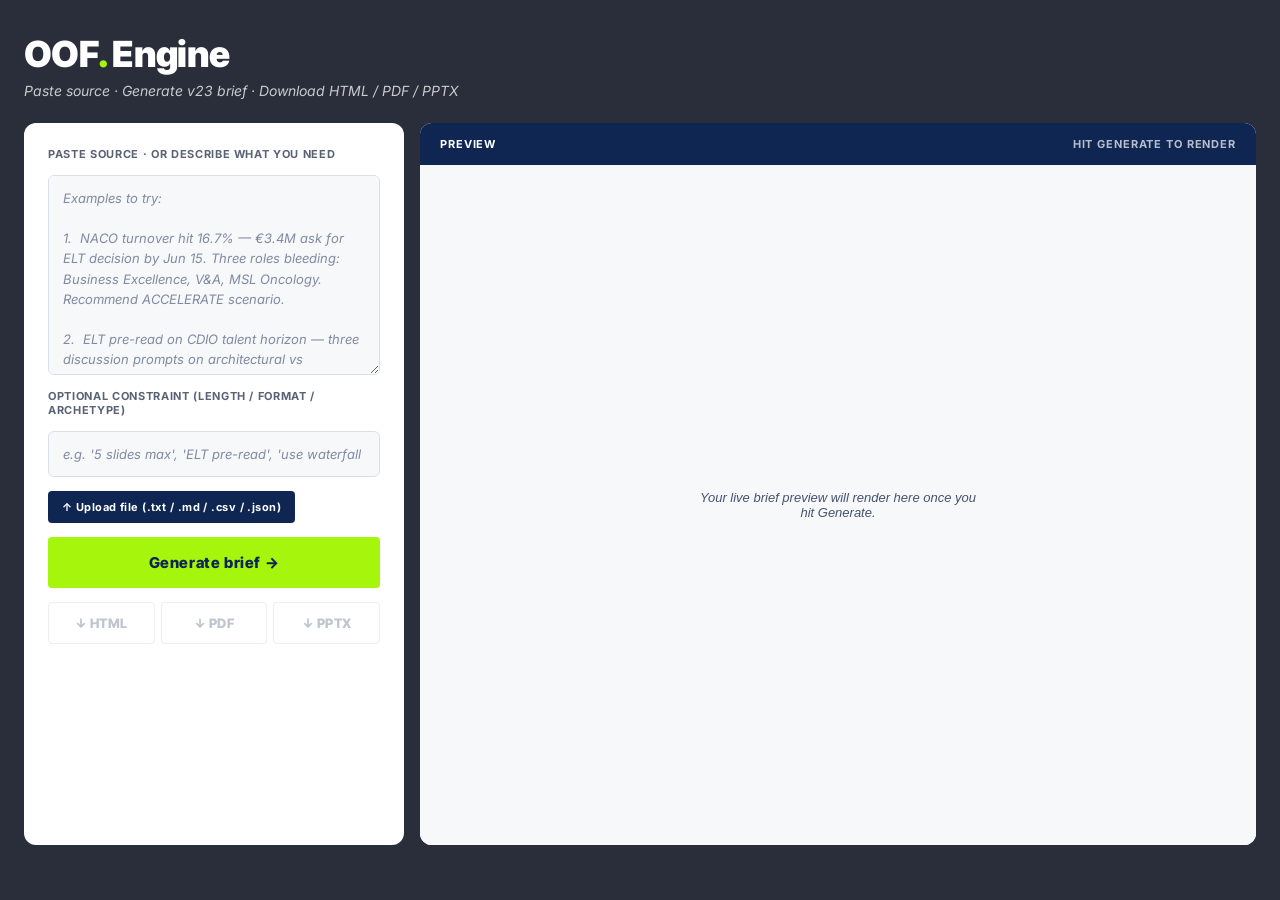
==== index.html @ 449b0818 "Initial commit: OOF Engine v1 — Flask + Claude API + python-pptx + weasyprint" ====
<!DOCTYPE html>
<html lang="en">
<head>
<meta charset="UTF-8">
<meta name="viewport" content="width=device-width, initial-scale=1">
<title>OOF Engine</title>
<link href="https://fonts.googleapis.com/css2?family=Inter:wght@400;500;700;800;900&family=Inter+Tight:wght@800;900&display=swap" rel="stylesheet">
<style>
:root {
  --ink: #0F2552; --ink-dk: #07152E; --lime: #A6F50C; --cyan: #0CB8F5;
  --magenta: #F50C7A; --orange: #F5800C; --white: #fff; --gray: #808AA0;
  --gray-d: #5A6275; --card: #EDF1F5; --card-2: #F6F8FA; --rule: #D8DFE8;
  --font-display: 'Inter Tight', system-ui, sans-serif;
  --font-body: Inter, system-ui, sans-serif;
}
* { box-sizing: border-box; margin: 0; padding: 0; }
body { font-family: var(--font-body); background: #2a2e3a; color: var(--ink); min-height: 100vh; }
.shell { max-width: 1280px; margin: 0 auto; padding: 32px 24px; }
header { color: var(--white); margin-bottom: 24px; }
header h1 { font-family: var(--font-display); font-size: 36px; font-weight: 900; letter-spacing: -0.02em; }
header h1 .l { color: var(--lime); }
header .sub { font-size: 14px; color: rgba(255,255,255,0.75); margin-top: 6px; font-style: italic; }

.engine { display: grid; grid-template-columns: 380px 1fr; gap: 16px; }
.left, .right { background: var(--white); border-radius: 12px; overflow: hidden; }

.left { padding: 24px; display: flex; flex-direction: column; gap: 14px; }
.label { font-size: 11px; font-weight: 700; color: var(--gray-d); text-transform: uppercase; letter-spacing: 0.06em; }
textarea, input[type=text] {
  width: 100%; padding: 12px 14px; border: 1.5px solid var(--rule); border-radius: 6px;
  font-family: var(--font-body); font-size: 13px; line-height: 1.55; color: var(--ink);
  background: var(--card-2); resize: vertical;
}
textarea { min-height: 200px; }
textarea::placeholder, input::placeholder { color: var(--gray); font-style: italic; }
textarea:focus, input:focus {
  outline: none; border-color: var(--lime); background: var(--white);
  box-shadow: 0 0 0 3px rgba(166,245,12,0.15);
}
.file-row { display: flex; align-items: center; gap: 12px; }
.file-btn {
  display: inline-block; cursor: pointer; background: var(--ink); color: var(--white);
  padding: 9px 14px; border-radius: 4px; font-size: 11px; font-weight: 700; letter-spacing: 0.04em;
}
.file-btn:hover { background: var(--lime); color: var(--ink); }
#file-name { font-size: 11px; color: var(--gray); font-style: italic; }

.btn { cursor: pointer; border: 0; border-radius: 4px; font-family: var(--font-display);
  font-weight: 800; font-size: 13px; letter-spacing: 0.04em; padding: 12px 16px; }
.btn.primary { background: var(--lime); color: var(--ink); }
.btn.primary:hover { background: var(--ink); color: var(--lime); }
.btn.primary:disabled { background: var(--gray); color: var(--white); cursor: not-allowed; }
.btn.big { padding: 16px 24px; font-size: 15px; }
.btn.secondary { background: var(--white); color: var(--ink); border: 1px solid var(--rule); }
.btn.secondary:hover:not([disabled]) { background: var(--ink); color: var(--white); border-color: var(--ink); }
.btn.secondary[disabled] { color: var(--gray); cursor: not-allowed; opacity: 0.5; }

.downloads { display: grid; grid-template-columns: 1fr 1fr 1fr; gap: 6px; }
.status {
  background: rgba(166,245,12,0.12); border-left: 3px solid var(--lime);
  padding: 10px 12px; border-radius: 3px; font-size: 11px; line-height: 1.5;
  color: var(--ink-2); font-style: italic;
}
.status.error { background: rgba(245,12,122,0.10); border-left-color: var(--magenta); color: var(--ink); }

.right { display: flex; flex-direction: column; min-height: 720px; }
.preview-bar {
  display: flex; justify-content: space-between; align-items: center;
  padding: 14px 20px; background: var(--ink); color: var(--white);
  font-size: 11px; font-weight: 700; letter-spacing: 0.08em; text-transform: uppercase;
}
#preview { flex: 1; width: 100%; border: 0; background: var(--card-2); min-height: 680px; }
</style>
</head>
<body>
<div class="shell">

  <header>
    <h1>OOF<span class="l">.</span> Engine</h1>
    <div class="sub">Paste source · Generate v23 brief · Download HTML / PDF / PPTX</div>
  </header>

  <div class="engine">

    <div class="left">
      <div class="label">Paste source · or describe what you need</div>
      <textarea id="input" placeholder="Examples to try:

1.  NACO turnover hit 16.7% — €3.4M ask for ELT decision by Jun 15. Three roles bleeding: Business Excellence, V&A, MSL Oncology. Recommend ACCELERATE scenario.

2.  ELT pre-read on CDIO talent horizon — three discussion prompts on architectural vs federated vs transformative.

3.  Leave blank for a starter brief with placeholders."></textarea>

      <div class="label">Optional constraint (length / format / archetype)</div>
      <input type="text" id="constraint" placeholder="e.g. '5 slides max', 'ELT pre-read', 'use waterfall + pyramid principle'">

      <div class="file-row">
        <label class="file-btn">
          ↑ Upload file (.txt / .md / .csv / .json)
          <input type="file" id="file" accept=".txt,.md,.csv,.json" style="display: none;">
        </label>
        <span id="file-name"></span>
      </div>

      <button id="make" class="btn primary big">Generate brief →</button>

      <div class="downloads">
        <button id="dl-html" class="btn secondary" disabled>↓ HTML</button>
        <button id="dl-pdf"  class="btn secondary" disabled>↓ PDF</button>
        <button id="dl-pptx" class="btn secondary" disabled>↓ PPTX</button>
      </div>

      <div id="status" class="status" style="display: none;"></div>
    </div>

    <div class="right">
      <div class="preview-bar">
        <span>Preview</span>
        <span id="preview-meta" style="opacity: 0.7;">Hit Generate to render</span>
      </div>
      <iframe id="preview" srcdoc="<style>body{font-family:Inter,sans-serif;color:#46526E;display:flex;align-items:center;justify-content:center;height:100vh;margin:0;background:#F6F8FA}p{max-width:280px;text-align:center;font-size:13px;font-style:italic}</style><p>Your live brief preview will render here once you hit Generate.</p>"></iframe>
    </div>
  </div>
</div>

<script>
const API = location.origin;  // same-origin (Flask serves both)
let lastHTML = '';

// File upload → read into textarea
document.getElementById('file').addEventListener('change', e => {
  const f = e.target.files[0];
  if (!f) return;
  document.getElementById('file-name').textContent = `${f.name} · ${Math.round(f.size/1024)}KB`;
  const reader = new FileReader();
  reader.onload = (ev) => { document.getElementById('input').value = ev.target.result; };
  reader.readAsText(f);
});

function setStatus(msg, isError = false) {
  const el = document.getElementById('status');
  el.textContent = msg;
  el.className = 'status' + (isError ? ' error' : '');
  el.style.display = msg ? 'block' : 'none';
}

document.getElementById('make').addEventListener('click', async () => {
  const source = document.getElementById('input').value.trim();
  const constraint = document.getElementById('constraint').value.trim();
  const btn = document.getElementById('make');
  btn.disabled = true; btn.textContent = '⏳ Calling Claude…';
  setStatus('Generating brief…');
  try {
    const r = await fetch(`${API}/api/generate`, {
      method: 'POST',
      headers: {'Content-Type': 'application/json'},
      body: JSON.stringify({source, constraint})
    });
    const data = await r.json();
    if (data.error) throw new Error(data.error);
    lastHTML = data.html;
    document.getElementById('preview').srcdoc = data.html;
    document.getElementById('preview-meta').textContent = `Live · ${(data.len/1024).toFixed(1)}KB · ${new Date().toLocaleTimeString()}`;
    document.getElementById('dl-html').disabled = false;
    document.getElementById('dl-pdf').disabled = false;
    document.getElementById('dl-pptx').disabled = false;
    setStatus('✓ Brief generated. Use the download buttons.');
  } catch (e) {
    setStatus('Error: ' + e.message, true);
  } finally {
    btn.disabled = false; btn.textContent = 'Generate brief →';
  }
});

// Downloads
document.getElementById('dl-html').addEventListener('click', () => {
  const blob = new Blob([lastHTML], {type: 'text/html'});
  const url = URL.createObjectURL(blob);
  const a = document.createElement('a');
  a.href = url; a.download = 'OOF_brief.html';
  a.click(); URL.revokeObjectURL(url);
});

async function exportBinary(path, name) {
  setStatus('Building ' + name + '…');
  try {
    const r = await fetch(`${API}${path}`, {
      method: 'POST',
      headers: {'Content-Type': 'application/json'},
      body: JSON.stringify({html: lastHTML})
    });
    if (!r.ok) throw new Error(await r.text());
    const blob = await r.blob();
    const url = URL.createObjectURL(blob);
    const a = document.createElement('a');
    a.href = url; a.download = name;
    a.click(); URL.revokeObjectURL(url);
    setStatus('✓ ' + name + ' downloaded.');
  } catch (e) {
    setStatus(name + ' export failed: ' + e.message, true);
  }
}
document.getElementById('dl-pdf').addEventListener('click',  () => exportBinary('/api/export/pdf',  'OOF_brief.pdf'));
document.getElementById('dl-pptx').addEventListener('click', () => exportBinary('/api/export/pptx', 'OOF_brief.pptx'));
</script>
</body>
</html>
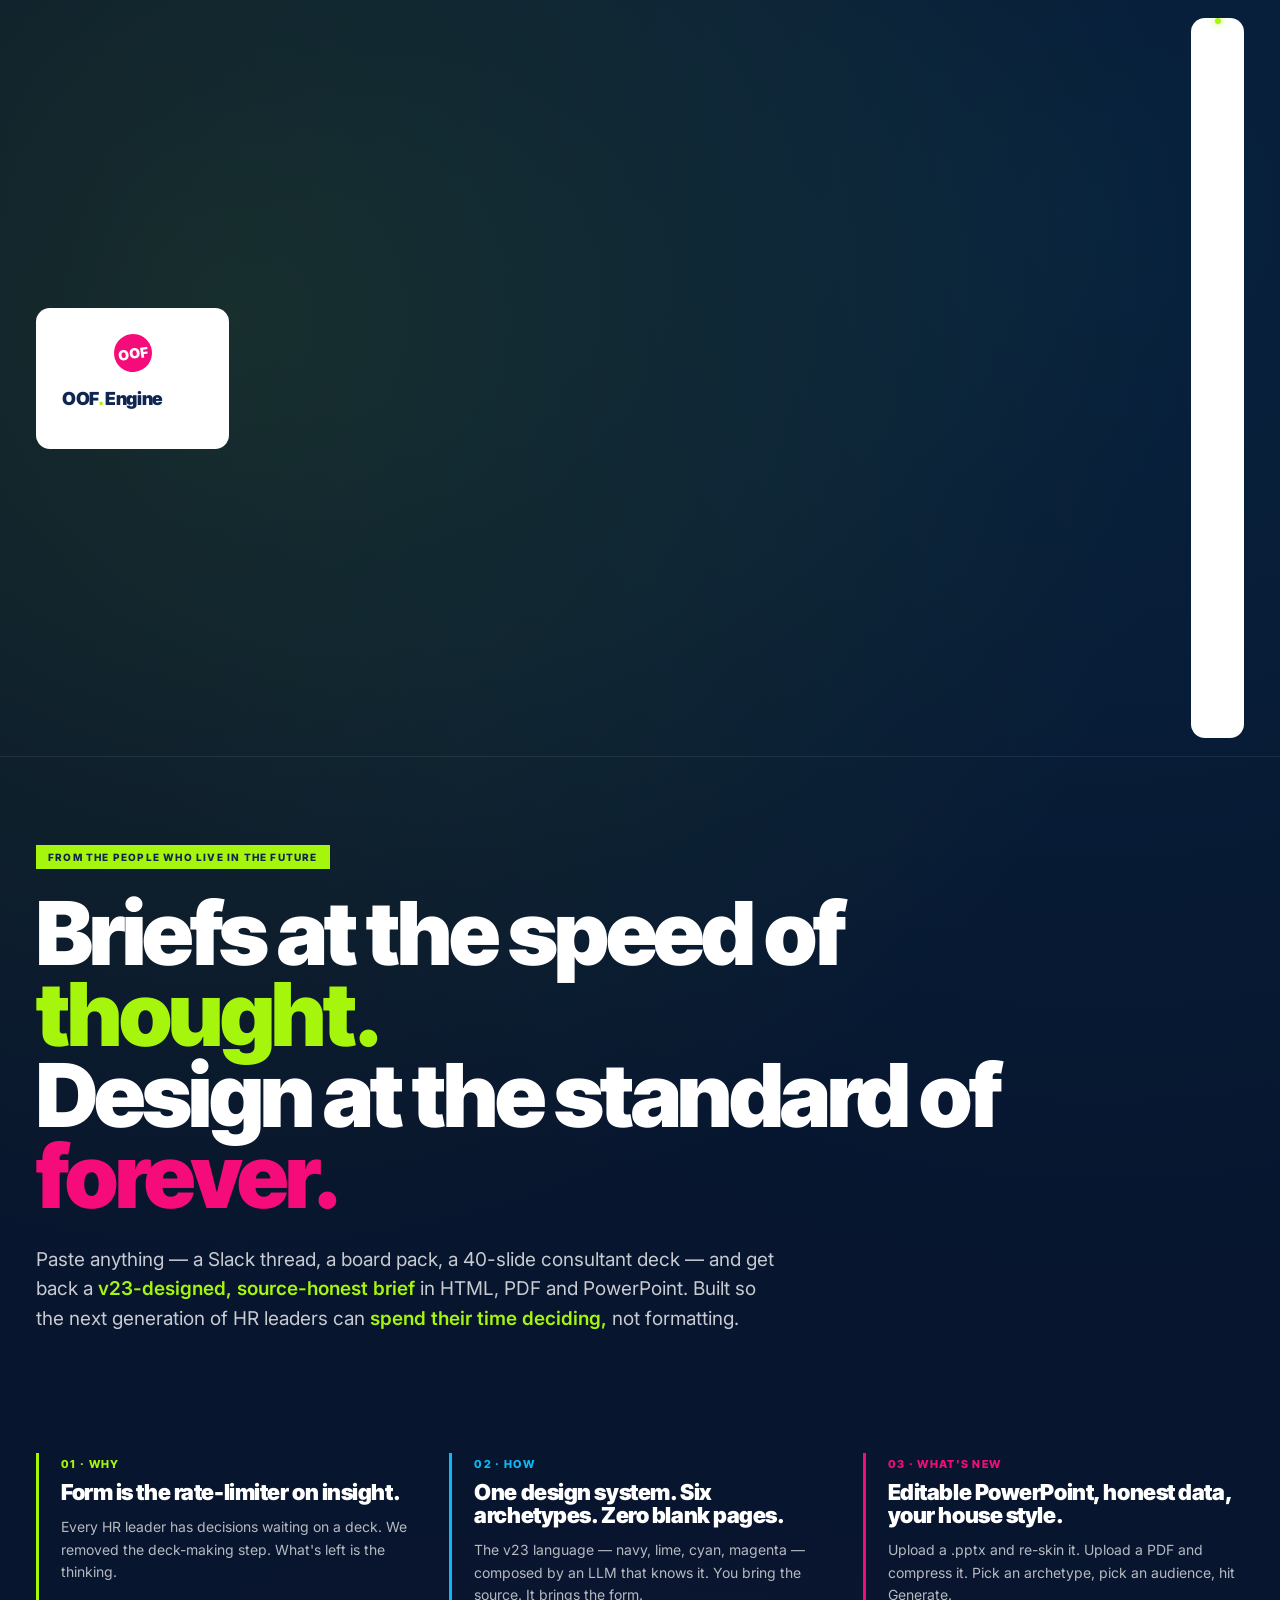
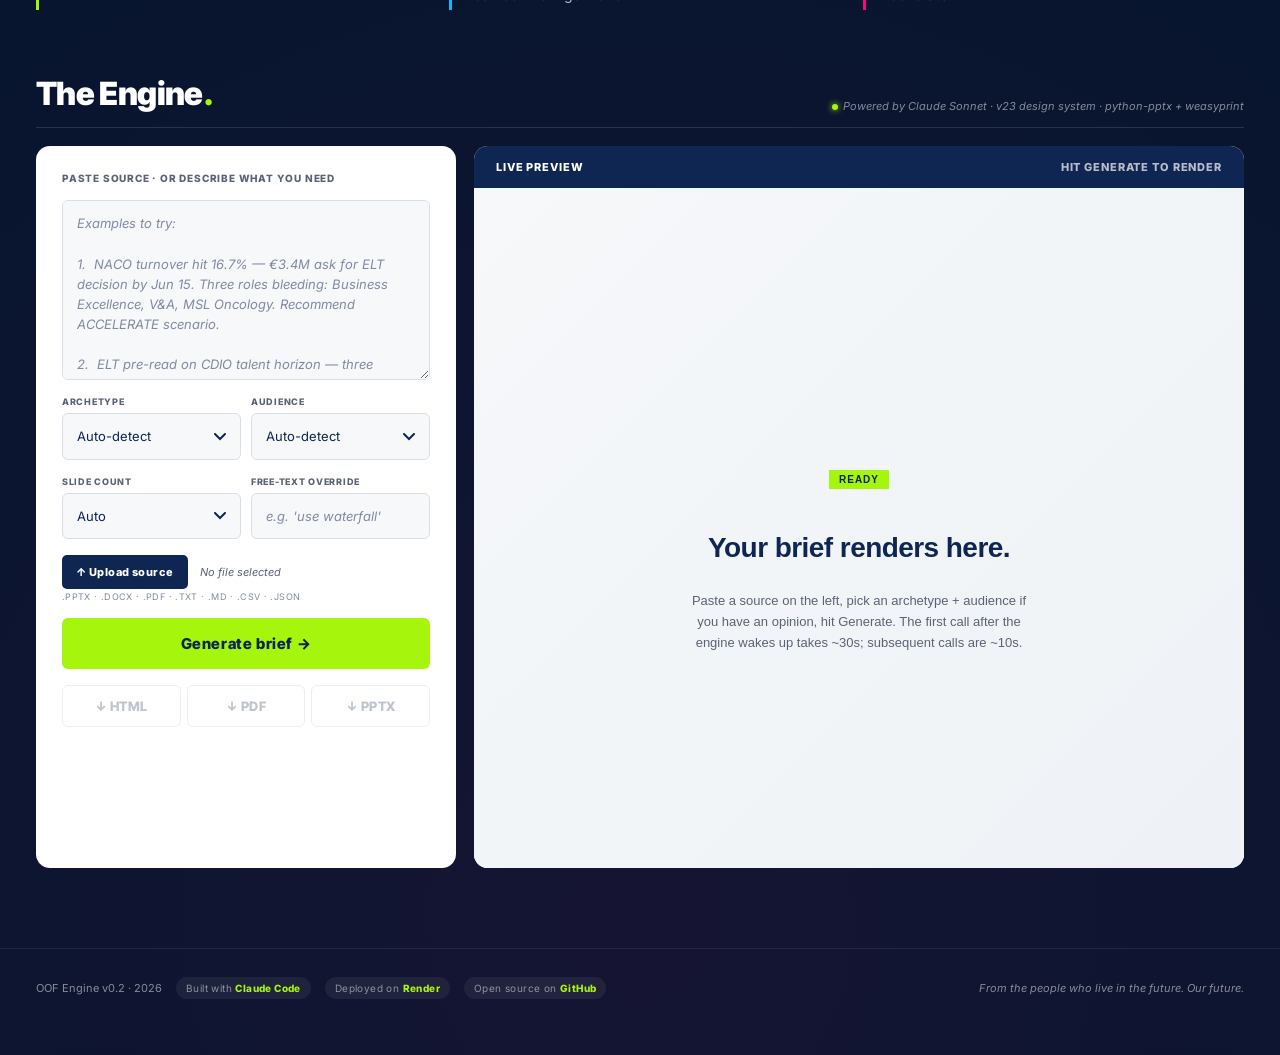
==== commit 04c7e9e7: "v0.2 — file upload (.pptx/.docx/.pdf), archetype+audience dropdowns, v23 landing page" ====
--- a/index.html
+++ b/index.html
@@ -3,55 +3,181 @@
 <head>
 <meta charset="UTF-8">
 <meta name="viewport" content="width=device-width, initial-scale=1">
-<title>OOF Engine</title>
-<link href="https://fonts.googleapis.com/css2?family=Inter:wght@400;500;700;800;900&family=Inter+Tight:wght@800;900&display=swap" rel="stylesheet">
+<title>OOF Engine · From the people who live in the future</title>
+<link href="https://fonts.googleapis.com/css2?family=Inter:wght@400;500;600;700;800;900&family=Inter+Tight:wght@800;900&display=swap" rel="stylesheet">
 <style>
 :root {
-  --ink: #0F2552; --ink-dk: #07152E; --lime: #A6F50C; --cyan: #0CB8F5;
-  --magenta: #F50C7A; --orange: #F5800C; --white: #fff; --gray: #808AA0;
-  --gray-d: #5A6275; --card: #EDF1F5; --card-2: #F6F8FA; --rule: #D8DFE8;
+  --ink: #0F2552; --ink-dk: #07152E; --ink-2: #1B3370;
+  --lime: #A6F50C; --cyan: #0CB8F5; --magenta: #F50C7A;
+  --orange: #F5800C; --violet: #8B5CF6;
+  --white: #fff; --gray: #808AA0; --gray-d: #5A6275;
+  --card: #EDF1F5; --card-2: #F6F8FA; --rule: #D8DFE8;
   --font-display: 'Inter Tight', system-ui, sans-serif;
   --font-body: Inter, system-ui, sans-serif;
 }
 * { box-sizing: border-box; margin: 0; padding: 0; }
-body { font-family: var(--font-body); background: #2a2e3a; color: var(--ink); min-height: 100vh; }
-.shell { max-width: 1280px; margin: 0 auto; padding: 32px 24px; }
-header { color: var(--white); margin-bottom: 24px; }
-header h1 { font-family: var(--font-display); font-size: 36px; font-weight: 900; letter-spacing: -0.02em; }
-header h1 .l { color: var(--lime); }
-header .sub { font-size: 14px; color: rgba(255,255,255,0.75); margin-top: 6px; font-style: italic; }
-
-.engine { display: grid; grid-template-columns: 380px 1fr; gap: 16px; }
-.left, .right { background: var(--white); border-radius: 12px; overflow: hidden; }
-
-.left { padding: 24px; display: flex; flex-direction: column; gap: 14px; }
-.label { font-size: 11px; font-weight: 700; color: var(--gray-d); text-transform: uppercase; letter-spacing: 0.06em; }
-textarea, input[type=text] {
+html { scroll-behavior: smooth; }
+body {
+  font-family: var(--font-body); background: var(--ink-dk); color: var(--white);
+  min-height: 100vh; overflow-x: hidden;
+  background-image:
+    radial-gradient(circle at 18% 12%, rgba(166,245,12,0.10) 0%, transparent 38%),
+    radial-gradient(circle at 86% 8%, rgba(12,184,245,0.08) 0%, transparent 42%),
+    radial-gradient(circle at 50% 95%, rgba(245,12,122,0.06) 0%, transparent 45%);
+}
+
+/* ===== TOP CHROME · brand bar ===== */
+.topbar {
+  display: flex; align-items: center; justify-content: space-between;
+  padding: 18px 36px; border-bottom: 1px solid rgba(255,255,255,0.08);
+}
+.topbar .left { display: flex; align-items: center; gap: 18px; }
+.brand-mark {
+  display: inline-flex; align-items: center; justify-content: center;
+  background: var(--magenta); color: var(--white); width: 38px; height: 38px;
+  border-radius: 50%; font-family: var(--font-display); font-size: 14px;
+  font-weight: 900; transform: rotate(-8deg); letter-spacing: -0.02em;
+}
+.brand-text { display: flex; flex-direction: column; }
+.brand-text .t1 {
+  font-family: var(--font-display); font-size: 18px; font-weight: 900;
+  letter-spacing: -0.02em; line-height: 1;
+}
+.brand-text .t1 .l { color: var(--lime); }
+.brand-text .t2 {
+  font-size: 10px; color: rgba(255,255,255,0.55); margin-top: 3px;
+  font-style: italic; letter-spacing: 0.04em;
+}
+.topbar .right {
+  display: flex; align-items: center; gap: 14px;
+  font-size: 11px; color: rgba(255,255,255,0.55);
+}
+.topbar .right .dot { width: 6px; height: 6px; border-radius: 50%; background: var(--lime); box-shadow: 0 0 8px var(--lime); }
+
+/* ===== HERO ===== */
+.hero { padding: 88px 36px 56px; max-width: 1280px; margin: 0 auto; }
+.hero .kicker {
+  display: inline-block; background: var(--lime); color: var(--ink);
+  padding: 6px 12px; font-size: 10px; font-weight: 800; letter-spacing: 0.12em;
+  text-transform: uppercase; margin-bottom: 24px;
+}
+.hero h1 {
+  font-family: var(--font-display); font-size: 88px; font-weight: 900;
+  line-height: 0.92; letter-spacing: -0.04em; max-width: 1080px;
+}
+.hero h1 .l { color: var(--lime); }
+.hero h1 .pink { color: var(--magenta); }
+.hero .lede {
+  font-size: 19px; color: rgba(255,255,255,0.78); line-height: 1.55;
+  margin-top: 28px; max-width: 740px; font-weight: 400;
+}
+.hero .lede em { color: var(--lime); font-style: normal; font-weight: 600; }
+
+/* ===== MANIFESTO STRIP · 3 columns ===== */
+.manifesto {
+  display: grid; grid-template-columns: repeat(3, 1fr); gap: 32px;
+  max-width: 1280px; margin: 64px auto; padding: 0 36px;
+}
+.mcol {
+  border-left: 3px solid var(--lime); padding: 4px 0 4px 22px;
+}
+.mcol:nth-child(2) { border-left-color: var(--cyan); }
+.mcol:nth-child(3) { border-left-color: var(--magenta); }
+.mcol .num {
+  font-family: var(--font-display); font-size: 11px; font-weight: 800;
+  color: var(--lime); letter-spacing: 0.12em; margin-bottom: 10px;
+}
+.mcol:nth-child(2) .num { color: var(--cyan); }
+.mcol:nth-child(3) .num { color: var(--magenta); }
+.mcol h3 {
+  font-family: var(--font-display); font-size: 22px; font-weight: 900;
+  line-height: 1.05; letter-spacing: -0.02em; margin-bottom: 12px;
+}
+.mcol p {
+  font-size: 14px; color: rgba(255,255,255,0.7); line-height: 1.6;
+}
+
+/* ===== ENGINE PANEL · the actual tool ===== */
+.engine-wrap {
+  max-width: 1280px; margin: 24px auto 80px; padding: 0 36px;
+}
+.engine-head {
+  display: flex; justify-content: space-between; align-items: flex-end;
+  margin-bottom: 18px; padding-bottom: 14px;
+  border-bottom: 1px solid rgba(255,255,255,0.12);
+}
+.engine-head h2 {
+  font-family: var(--font-display); font-size: 32px; font-weight: 900;
+  letter-spacing: -0.02em;
+}
+.engine-head h2 .l { color: var(--lime); }
+.engine-head .meta {
+  font-size: 11px; color: rgba(255,255,255,0.5); font-style: italic;
+}
+.engine-head .meta .live {
+  display: inline-block; width: 6px; height: 6px; border-radius: 50%;
+  background: var(--lime); margin-right: 5px; box-shadow: 0 0 6px var(--lime);
+  animation: blink 2s ease-in-out infinite;
+}
+@keyframes blink { 50% { opacity: 0.4; } }
+
+.engine { display: grid; grid-template-columns: 420px 1fr; gap: 18px; }
+.left, .right { background: var(--white); border-radius: 14px; overflow: hidden; color: var(--ink); }
+
+/* LEFT panel · controls */
+.left { padding: 26px; display: flex; flex-direction: column; gap: 16px; }
+.label {
+  font-size: 10px; font-weight: 800; color: var(--gray-d);
+  text-transform: uppercase; letter-spacing: 0.08em;
+}
+textarea, input[type=text], select {
   width: 100%; padding: 12px 14px; border: 1.5px solid var(--rule); border-radius: 6px;
   font-family: var(--font-body); font-size: 13px; line-height: 1.55; color: var(--ink);
   background: var(--card-2); resize: vertical;
 }
-textarea { min-height: 200px; }
+select {
+  appearance: none;
+  background-image: url("data:image/svg+xml,%3Csvg xmlns='http://www.w3.org/2000/svg' width='12' height='8' viewBox='0 0 12 8'%3E%3Cpath d='M1 1l5 5 5-5' stroke='%230F2552' stroke-width='2' fill='none' stroke-linecap='round'/%3E%3C/svg%3E");
+  background-repeat: no-repeat; background-position: right 14px center;
+  padding-right: 36px; cursor: pointer;
+}
+textarea { min-height: 180px; }
 textarea::placeholder, input::placeholder { color: var(--gray); font-style: italic; }
-textarea:focus, input:focus {
+textarea:focus, input:focus, select:focus {
   outline: none; border-color: var(--lime); background: var(--white);
-  box-shadow: 0 0 0 3px rgba(166,245,12,0.15);
-}
-.file-row { display: flex; align-items: center; gap: 12px; }
+  box-shadow: 0 0 0 3px rgba(166,245,12,0.18);
+}
+
+/* Steering row · two dropdowns side by side */
+.steering-row { display: grid; grid-template-columns: 1fr 1fr; gap: 10px; }
+.steering-row .field { display: flex; flex-direction: column; gap: 6px; }
+.steering-row .field .label { font-size: 9px; }
+
+/* File upload */
+.file-row { display: flex; align-items: center; gap: 12px; flex-wrap: wrap; }
 .file-btn {
   display: inline-block; cursor: pointer; background: var(--ink); color: var(--white);
-  padding: 9px 14px; border-radius: 4px; font-size: 11px; font-weight: 700; letter-spacing: 0.04em;
+  padding: 10px 14px; border-radius: 5px; font-size: 11px; font-weight: 800; letter-spacing: 0.04em;
+  transition: background 0.15s;
 }
 .file-btn:hover { background: var(--lime); color: var(--ink); }
-#file-name { font-size: 11px; color: var(--gray); font-style: italic; }
-
-.btn { cursor: pointer; border: 0; border-radius: 4px; font-family: var(--font-display);
-  font-weight: 800; font-size: 13px; letter-spacing: 0.04em; padding: 12px 16px; }
+#file-name { font-size: 11px; color: var(--gray-d); font-style: italic; flex: 1; }
+.file-formats { font-size: 9px; color: var(--gray); margin-top: 2px; letter-spacing: 0.04em; text-transform: uppercase; }
+
+/* Buttons */
+.btn {
+  cursor: pointer; border: 0; border-radius: 6px; font-family: var(--font-display);
+  font-weight: 800; font-size: 13px; letter-spacing: 0.04em; padding: 12px 16px;
+  transition: all 0.15s;
+}
 .btn.primary { background: var(--lime); color: var(--ink); }
 .btn.primary:hover { background: var(--ink); color: var(--lime); }
 .btn.primary:disabled { background: var(--gray); color: var(--white); cursor: not-allowed; }
 .btn.big { padding: 16px 24px; font-size: 15px; }
-.btn.secondary { background: var(--white); color: var(--ink); border: 1px solid var(--rule); }
+.btn.secondary {
+  background: var(--white); color: var(--ink);
+  border: 1.5px solid var(--rule);
+}
 .btn.secondary:hover:not([disabled]) { background: var(--ink); color: var(--white); border-color: var(--ink); }
 .btn.secondary[disabled] { color: var(--gray); cursor: not-allowed; opacity: 0.5; }
 
@@ -63,25 +189,97 @@
 }
 .status.error { background: rgba(245,12,122,0.10); border-left-color: var(--magenta); color: var(--ink); }
 
+/* RIGHT panel · preview */
 .right { display: flex; flex-direction: column; min-height: 720px; }
 .preview-bar {
   display: flex; justify-content: space-between; align-items: center;
-  padding: 14px 20px; background: var(--ink); color: var(--white);
-  font-size: 11px; font-weight: 700; letter-spacing: 0.08em; text-transform: uppercase;
+  padding: 14px 22px; background: var(--ink); color: var(--white);
+  font-size: 11px; font-weight: 800; letter-spacing: 0.08em; text-transform: uppercase;
 }
 #preview { flex: 1; width: 100%; border: 0; background: var(--card-2); min-height: 680px; }
+
+/* ===== FOOTER ===== */
+.foot {
+  max-width: 1280px; margin: 0 auto; padding: 28px 36px 56px;
+  border-top: 1px solid rgba(255,255,255,0.08);
+  display: flex; justify-content: space-between; align-items: center;
+  font-size: 11px; color: rgba(255,255,255,0.5); flex-wrap: wrap; gap: 12px;
+}
+.foot .stack {
+  display: flex; align-items: center; gap: 14px; flex-wrap: wrap;
+}
+.foot .chip {
+  background: rgba(255,255,255,0.06); padding: 5px 10px; border-radius: 12px;
+  font-size: 10px; letter-spacing: 0.04em;
+}
+.foot .chip strong { color: var(--lime); font-weight: 800; }
+
+/* ===== RESPONSIVE-ish ===== */
+@media (max-width: 980px) {
+  .hero h1 { font-size: 56px; }
+  .manifesto { grid-template-columns: 1fr; gap: 20px; }
+  .engine { grid-template-columns: 1fr; }
+}
 </style>
 </head>
 <body>
-<div class="shell">
-
-  <header>
-    <h1>OOF<span class="l">.</span> Engine</h1>
-    <div class="sub">Paste source · Generate v23 brief · Download HTML / PDF / PPTX</div>
-  </header>
+
+<!-- ============== TOP BAR ============== -->
+<nav class="topbar">
+  <div class="left">
+    <span class="brand-mark">OOF</span>
+    <div class="brand-text">
+      <span class="t1">OOF<span class="l">.</span> Engine</span>
+      <span class="t2">Office of the Future · Ipsen</span>
+    </div>
+  </div>
+  <div class="right">
+    <span class="dot"></span>
+    <span>Live · v0.2</span>
+  </div>
+</nav>
+
+<!-- ============== HERO ============== -->
+<section class="hero">
+  <span class="kicker">From the people who live in the future</span>
+  <h1>Briefs at the speed of <span class="l">thought.</span><br>Design at the standard of <span class="pink">forever.</span></h1>
+  <p class="lede">
+    Paste anything — a Slack thread, a board pack, a 40-slide consultant deck — and
+    get back a <em>v23-designed, source-honest brief</em> in HTML, PDF and PowerPoint.
+    Built so the next generation of HR leaders can <em>spend their time deciding,</em>
+    not formatting.
+  </p>
+</section>
+
+<!-- ============== MANIFESTO ============== -->
+<section class="manifesto">
+  <div class="mcol">
+    <div class="num">01 · WHY</div>
+    <h3>Form is the rate-limiter on insight.</h3>
+    <p>Every HR leader has decisions waiting on a deck. We removed the deck-making step. What's left is the thinking.</p>
+  </div>
+  <div class="mcol">
+    <div class="num">02 · HOW</div>
+    <h3>One design system. Six archetypes. Zero blank pages.</h3>
+    <p>The v23 language — navy, lime, cyan, magenta — composed by an LLM that knows it. You bring the source. It brings the form.</p>
+  </div>
+  <div class="mcol">
+    <div class="num">03 · WHAT'S NEW</div>
+    <h3>Editable PowerPoint, honest data, your house style.</h3>
+    <p>Upload a .pptx and re-skin it. Upload a PDF and compress it. Pick an archetype, pick an audience, hit Generate.</p>
+  </div>
+</section>
+
+<!-- ============== ENGINE ============== -->
+<section class="engine-wrap" id="engine">
+  <div class="engine-head">
+    <h2>The Engine<span class="l">.</span></h2>
+    <div class="meta"><span class="live"></span>Powered by Claude Sonnet · v23 design system · python-pptx + weasyprint</div>
+  </div>
 
   <div class="engine">
 
+    <!-- ===== LEFT · CONTROLS ===== -->
     <div class="left">
       <div class="label">Paste source · or describe what you need</div>
       <textarea id="input" placeholder="Examples to try:
@@ -92,15 +290,58 @@
 
 3.  Leave blank for a starter brief with placeholders."></textarea>
 
-      <div class="label">Optional constraint (length / format / archetype)</div>
-      <input type="text" id="constraint" placeholder="e.g. '5 slides max', 'ELT pre-read', 'use waterfall + pyramid principle'">
-
-      <div class="file-row">
-        <label class="file-btn">
-          ↑ Upload file (.txt / .md / .csv / .json)
-          <input type="file" id="file" accept=".txt,.md,.csv,.json" style="display: none;">
-        </label>
-        <span id="file-name"></span>
+      <div class="steering-row">
+        <div class="field">
+          <div class="label">Archetype</div>
+          <select id="archetype">
+            <option value="auto">Auto-detect</option>
+            <option value="exec_brief">Executive brief</option>
+            <option value="elt_preread">ELT pre-read</option>
+            <option value="analytical_dashboard">Analytical dashboard</option>
+            <option value="strategy_narrative">Strategy narrative</option>
+            <option value="project_briefing">Project briefing</option>
+            <option value="working_session">Working session</option>
+          </select>
+        </div>
+        <div class="field">
+          <div class="label">Audience</div>
+          <select id="audience">
+            <option value="auto">Auto-detect</option>
+            <option value="elt">ELT</option>
+            <option value="hrlt">HRLT</option>
+            <option value="chro">CHRO</option>
+            <option value="team">Project team</option>
+            <option value="board">Board</option>
+          </select>
+        </div>
+      </div>
+
+      <div class="steering-row">
+        <div class="field">
+          <div class="label">Slide count</div>
+          <select id="slide_count">
+            <option value="auto">Auto</option>
+            <option value="3">3 · Tight</option>
+            <option value="5">5 · Standard</option>
+            <option value="8">8 · Full</option>
+            <option value="12">12 · Deep</option>
+          </select>
+        </div>
+        <div class="field">
+          <div class="label">Free-text override</div>
+          <input type="text" id="constraint" placeholder="e.g. 'use waterfall'">
+        </div>
+      </div>
+
+      <div>
+        <div class="file-row">
+          <label class="file-btn">
+            ↑ Upload source
+            <input type="file" id="file" accept=".txt,.md,.csv,.json,.pptx,.docx,.pdf" style="display: none;">
+          </label>
+          <span id="file-name">No file selected</span>
+        </div>
+        <div class="file-formats">.pptx · .docx · .pdf · .txt · .md · .csv · .json</div>
       </div>
 
       <button id="make" class="btn primary big">Generate brief →</button>
@@ -114,28 +355,69 @@
       <div id="status" class="status" style="display: none;"></div>
     </div>
 
+    <!-- ===== RIGHT · PREVIEW ===== -->
     <div class="right">
       <div class="preview-bar">
-        <span>Preview</span>
+        <span>Live Preview</span>
         <span id="preview-meta" style="opacity: 0.7;">Hit Generate to render</span>
       </div>
-      <iframe id="preview" srcdoc="<style>body{font-family:Inter,sans-serif;color:#46526E;display:flex;align-items:center;justify-content:center;height:100vh;margin:0;background:#F6F8FA}p{max-width:280px;text-align:center;font-size:13px;font-style:italic}</style><p>Your live brief preview will render here once you hit Generate.</p>"></iframe>
+      <iframe id="preview" srcdoc="<style>body{font-family:'Inter Tight',sans-serif;color:#46526E;display:flex;flex-direction:column;align-items:center;justify-content:center;height:100vh;margin:0;background:linear-gradient(135deg,#F6F8FA 0%,#EDF1F5 100%);text-align:center;padding:40px}h2{font-size:28px;color:#0F2552;letter-spacing:-0.02em;margin-bottom:14px}p{max-width:340px;font-size:13px;color:#5A6275;line-height:1.6}span{display:inline-block;background:#A6F50C;color:#0F2552;padding:4px 10px;font-size:10px;font-weight:800;letter-spacing:0.1em;margin-bottom:20px}</style><span>READY</span><h2>Your brief renders here.</h2><p>Paste a source on the left, pick an archetype + audience if you have an opinion, hit Generate. The first call after the engine wakes up takes ~30s; subsequent calls are ~10s.</p>"></iframe>
     </div>
   </div>
-</div>
+</section>
+
+<!-- ============== FOOTER ============== -->
+<footer class="foot">
+  <div class="stack">
+    <span>OOF Engine v0.2 · 2026</span>
+    <span class="chip">Built with <strong>Claude Code</strong></span>
+    <span class="chip">Deployed on <strong>Render</strong></span>
+    <span class="chip">Open source on <strong>GitHub</strong></span>
+  </div>
+  <div>
+    <em>From the people who live in the future. Our future.</em>
+  </div>
+</footer>
 
 <script>
-const API = location.origin;  // same-origin (Flask serves both)
+const API = location.origin;
 let lastHTML = '';
 
-// File upload → read into textarea
-document.getElementById('file').addEventListener('change', e => {
+// ============== FILE UPLOAD ==============
+// .txt/.md/.csv/.json read locally; .pptx/.docx/.pdf go to /api/upload for extraction.
+const TEXT_EXTS = ['txt', 'md', 'csv', 'json'];
+const BINARY_EXTS = ['pptx', 'docx', 'pdf'];
+
+document.getElementById('file').addEventListener('change', async (e) => {
   const f = e.target.files[0];
   if (!f) return;
-  document.getElementById('file-name').textContent = `${f.name} · ${Math.round(f.size/1024)}KB`;
-  const reader = new FileReader();
-  reader.onload = (ev) => { document.getElementById('input').value = ev.target.result; };
-  reader.readAsText(f);
+  const ext = (f.name.split('.').pop() || '').toLowerCase();
+  const nameEl = document.getElementById('file-name');
+  nameEl.textContent = `${f.name} · ${Math.round(f.size/1024)}KB`;
+
+  if (TEXT_EXTS.includes(ext)) {
+    const reader = new FileReader();
+    reader.onload = (ev) => {
+      document.getElementById('input').value = ev.target.result;
+      setStatus(`✓ Loaded ${f.name} (${ev.target.result.length} chars)`);
+    };
+    reader.readAsText(f);
+  } else if (BINARY_EXTS.includes(ext)) {
+    setStatus(`Parsing ${ext.toUpperCase()}…`);
+    try {
+      const fd = new FormData();
+      fd.append('file', f);
+      const r = await fetch(`${API}/api/upload`, { method: 'POST', body: fd });
+      const data = await r.json();
+      if (data.error) throw new Error(data.error);
+      document.getElementById('input').value = data.text;
+      setStatus(`✓ Extracted ${data.chars} chars from ${data.filename}`);
+    } catch (err) {
+      setStatus('Upload failed: ' + err.message, true);
+    }
+  } else {
+    setStatus(`Unsupported format: .${ext}`, true);
+  }
 });
 
 function setStatus(msg, isError = false) {
@@ -145,27 +427,35 @@
   el.style.display = msg ? 'block' : 'none';
 }
 
+// ============== GENERATE ==============
 document.getElementById('make').addEventListener('click', async () => {
-  const source = document.getElementById('input').value.trim();
-  const constraint = document.getElementById('constraint').value.trim();
+  const payload = {
+    source:      document.getElementById('input').value.trim(),
+    constraint:  document.getElementById('constraint').value.trim(),
+    archetype:   document.getElementById('archetype').value,
+    audience:    document.getElementById('audience').value,
+    slide_count: document.getElementById('slide_count').value,
+  };
   const btn = document.getElementById('make');
   btn.disabled = true; btn.textContent = '⏳ Calling Claude…';
   setStatus('Generating brief…');
+  const t0 = Date.now();
   try {
     const r = await fetch(`${API}/api/generate`, {
       method: 'POST',
       headers: {'Content-Type': 'application/json'},
-      body: JSON.stringify({source, constraint})
+      body: JSON.stringify(payload)
     });
     const data = await r.json();
     if (data.error) throw new Error(data.error);
     lastHTML = data.html;
     document.getElementById('preview').srcdoc = data.html;
-    document.getElementById('preview-meta').textContent = `Live · ${(data.len/1024).toFixed(1)}KB · ${new Date().toLocaleTimeString()}`;
+    const secs = ((Date.now() - t0) / 1000).toFixed(1);
+    document.getElementById('preview-meta').textContent = `Live · ${(data.len/1024).toFixed(1)}KB · ${secs}s · ${new Date().toLocaleTimeString()}`;
     document.getElementById('dl-html').disabled = false;
     document.getElementById('dl-pdf').disabled = false;
     document.getElementById('dl-pptx').disabled = false;
-    setStatus('✓ Brief generated. Use the download buttons.');
+    setStatus(`✓ Brief generated in ${secs}s. Use the download buttons.`);
   } catch (e) {
     setStatus('Error: ' + e.message, true);
   } finally {
@@ -173,7 +463,7 @@
   }
 });
 
-// Downloads
+// ============== DOWNLOADS ==============
 document.getElementById('dl-html').addEventListener('click', () => {
   const blob = new Blob([lastHTML], {type: 'text/html'});
   const url = URL.createObjectURL(blob);
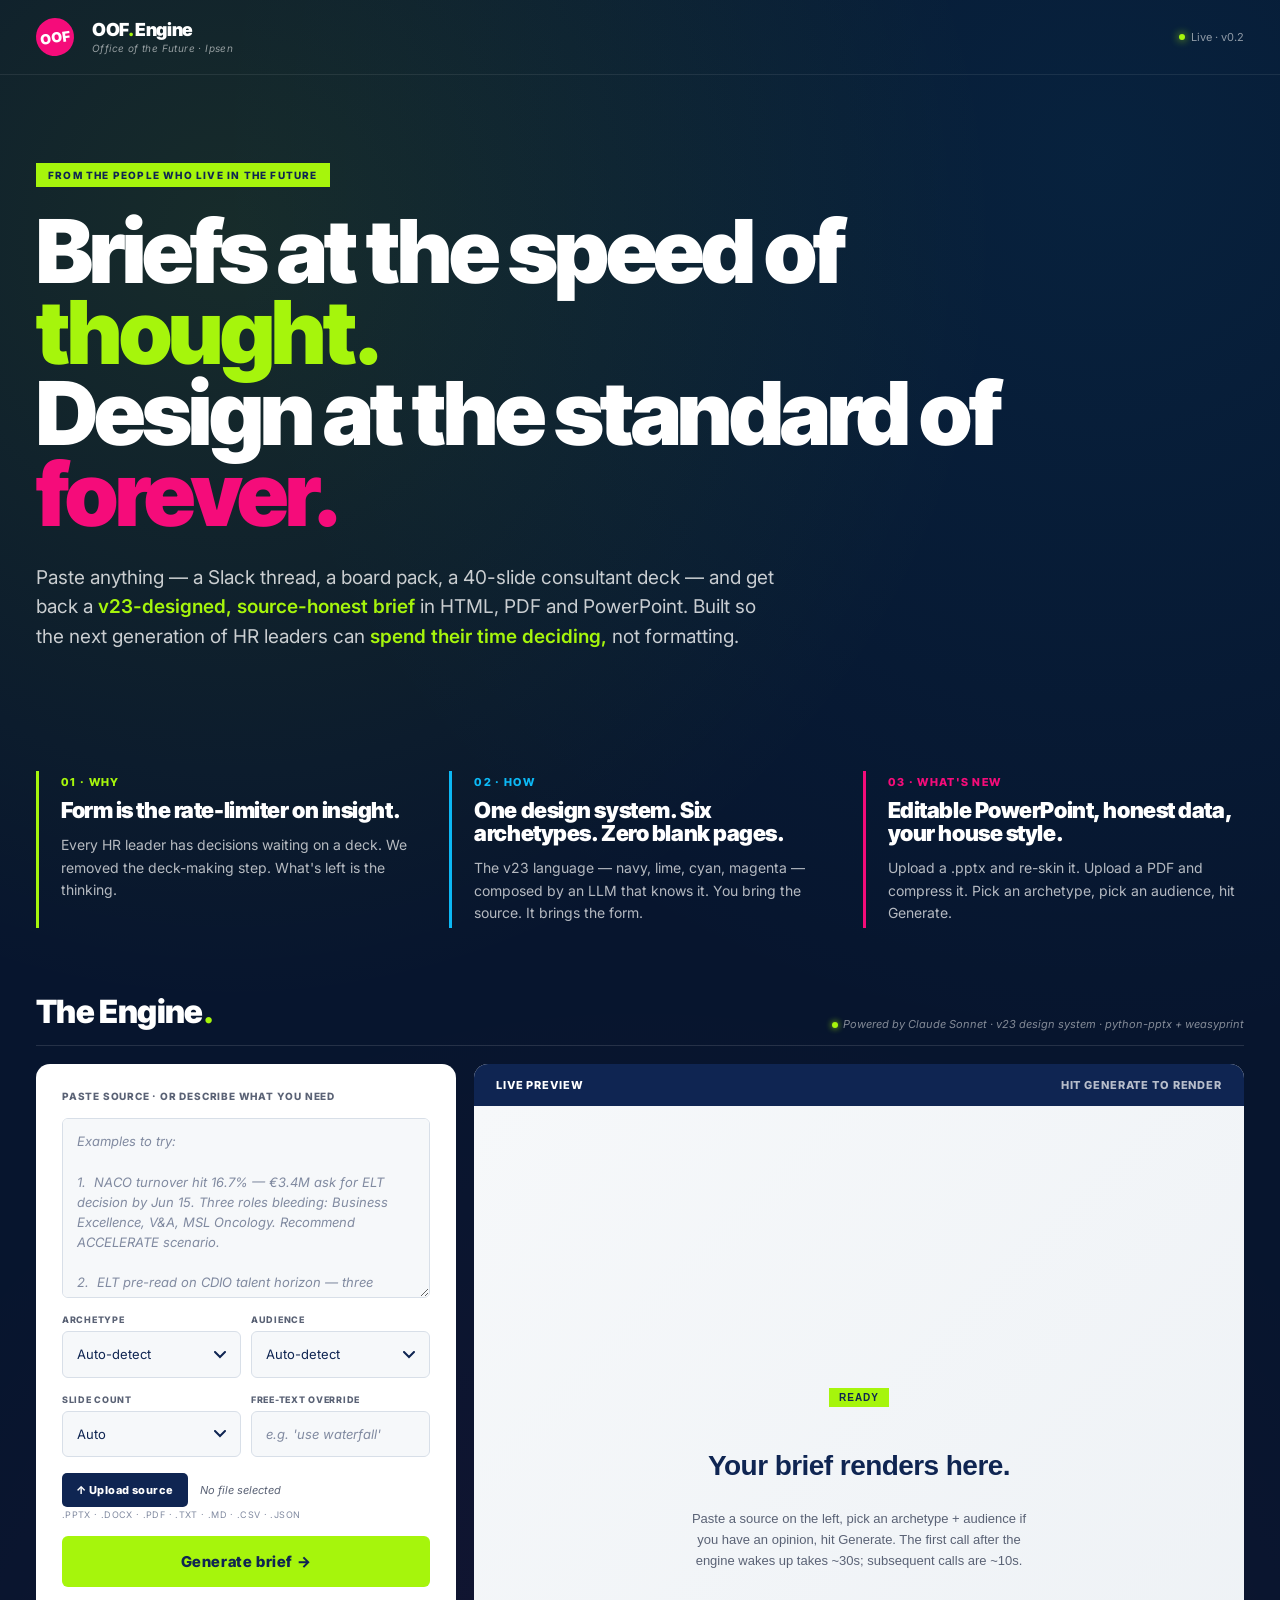
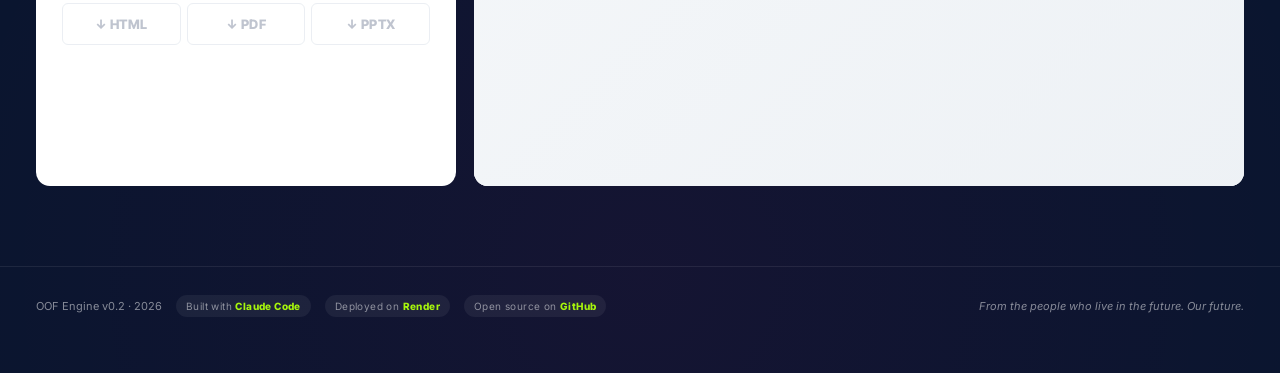
==== commit ab67b58c: "Fix .left/.right class collision between topbar and engine panel" ====
--- a/index.html
+++ b/index.html
@@ -31,7 +31,7 @@
   display: flex; align-items: center; justify-content: space-between;
   padding: 18px 36px; border-bottom: 1px solid rgba(255,255,255,0.08);
 }
-.topbar .left { display: flex; align-items: center; gap: 18px; }
+.topbar > div { display: flex; align-items: center; gap: 18px; }
 .brand-mark {
   display: inline-flex; align-items: center; justify-content: center;
   background: var(--magenta); color: var(--white); width: 38px; height: 38px;
@@ -48,11 +48,10 @@
   font-size: 10px; color: rgba(255,255,255,0.55); margin-top: 3px;
   font-style: italic; letter-spacing: 0.04em;
 }
-.topbar .right {
-  display: flex; align-items: center; gap: 14px;
-  font-size: 11px; color: rgba(255,255,255,0.55);
-}
-.topbar .right .dot { width: 6px; height: 6px; border-radius: 50%; background: var(--lime); box-shadow: 0 0 8px var(--lime); }
+.topbar .status-chip {
+  font-size: 11px; color: rgba(255,255,255,0.55); gap: 6px;
+}
+.topbar .dot { width: 6px; height: 6px; border-radius: 50%; background: var(--lime); box-shadow: 0 0 8px var(--lime); }
 
 /* ===== HERO ===== */
 .hero { padding: 88px 36px 56px; max-width: 1280px; margin: 0 auto; }
@@ -122,10 +121,10 @@
 @keyframes blink { 50% { opacity: 0.4; } }
 
 .engine { display: grid; grid-template-columns: 420px 1fr; gap: 18px; }
-.left, .right { background: var(--white); border-radius: 14px; overflow: hidden; color: var(--ink); }
+.engine > .panel { background: var(--white); border-radius: 14px; overflow: hidden; color: var(--ink); }
 
 /* LEFT panel · controls */
-.left { padding: 26px; display: flex; flex-direction: column; gap: 16px; }
+.engine .controls { padding: 26px; display: flex; flex-direction: column; gap: 16px; }
 .label {
   font-size: 10px; font-weight: 800; color: var(--gray-d);
   text-transform: uppercase; letter-spacing: 0.08em;
@@ -190,7 +189,7 @@
 .status.error { background: rgba(245,12,122,0.10); border-left-color: var(--magenta); color: var(--ink); }
 
 /* RIGHT panel · preview */
-.right { display: flex; flex-direction: column; min-height: 720px; }
+.engine .preview { display: flex; flex-direction: column; min-height: 720px; }
 .preview-bar {
   display: flex; justify-content: space-between; align-items: center;
   padding: 14px 22px; background: var(--ink); color: var(--white);
@@ -226,14 +225,14 @@
 
 <!-- ============== TOP BAR ============== -->
 <nav class="topbar">
-  <div class="left">
+  <div class="brand">
     <span class="brand-mark">OOF</span>
     <div class="brand-text">
       <span class="t1">OOF<span class="l">.</span> Engine</span>
       <span class="t2">Office of the Future · Ipsen</span>
     </div>
   </div>
-  <div class="right">
+  <div class="status-chip">
     <span class="dot"></span>
     <span>Live · v0.2</span>
   </div>
@@ -280,7 +279,7 @@
   <div class="engine">
 
     <!-- ===== LEFT · CONTROLS ===== -->
-    <div class="left">
+    <div class="panel controls">
       <div class="label">Paste source · or describe what you need</div>
       <textarea id="input" placeholder="Examples to try:
 
@@ -356,7 +355,7 @@
     </div>
 
     <!-- ===== RIGHT · PREVIEW ===== -->
-    <div class="right">
+    <div class="panel preview">
       <div class="preview-bar">
         <span>Live Preview</span>
         <span id="preview-meta" style="opacity: 0.7;">Hit Generate to render</span>
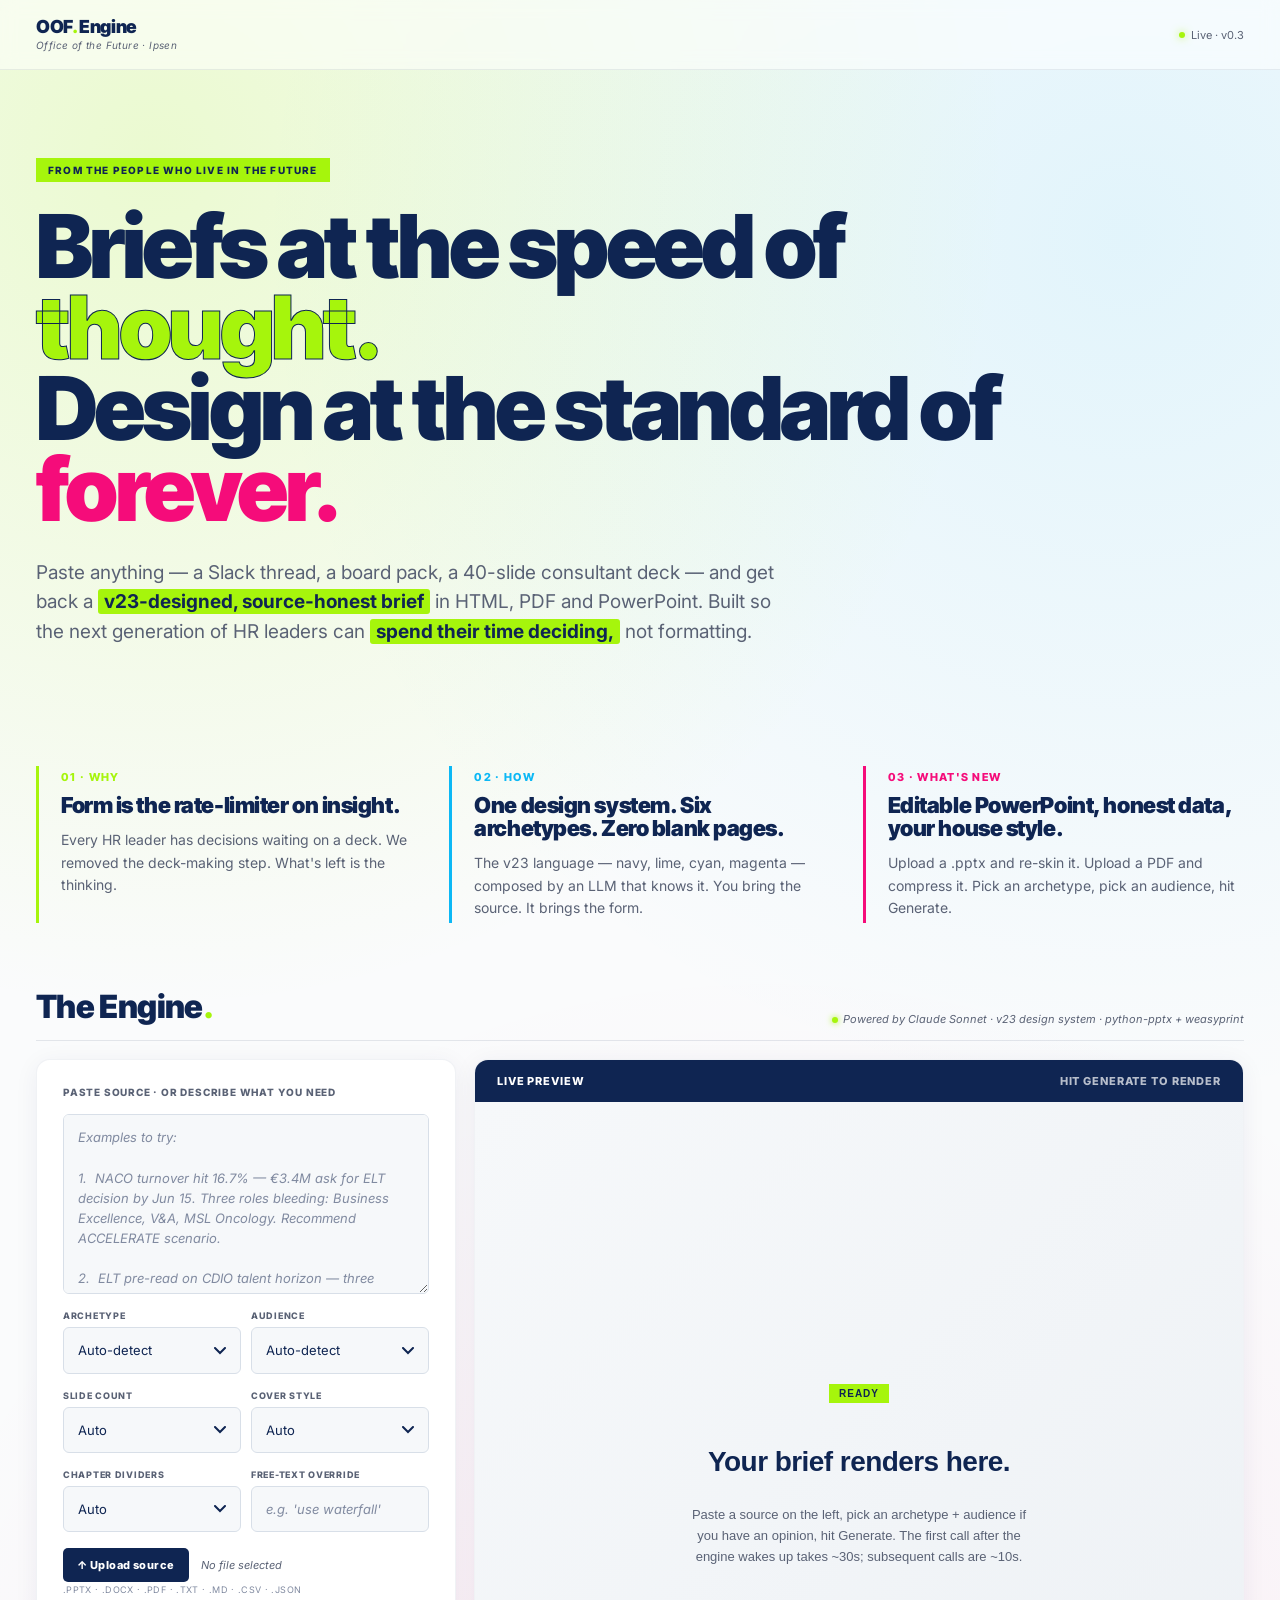
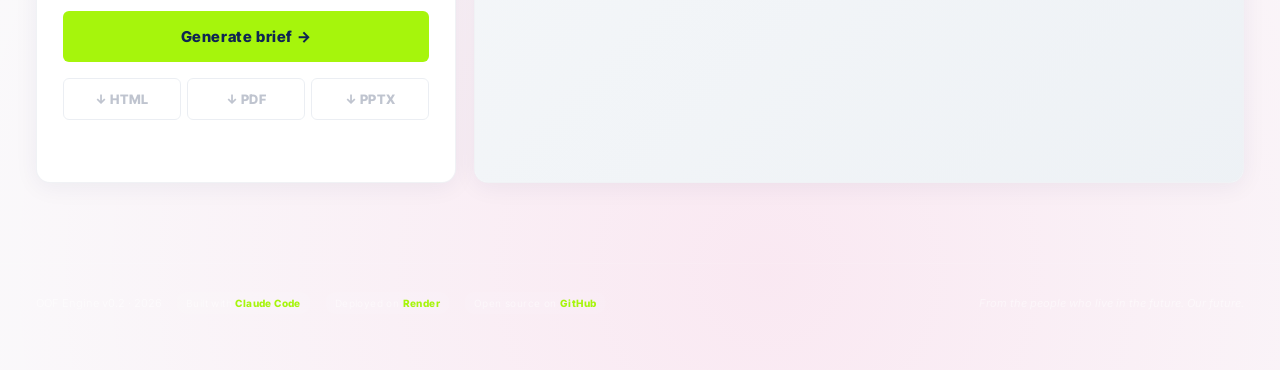
==== commit 7094ef91: "v0.3 — integrate canonical assets (covers, dividers, ED10, Gill, Jenny, science) + cover/divider pic" ====
--- a/index.html
+++ b/index.html
@@ -18,18 +18,20 @@
 * { box-sizing: border-box; margin: 0; padding: 0; }
 html { scroll-behavior: smooth; }
 body {
-  font-family: var(--font-body); background: var(--ink-dk); color: var(--white);
+  font-family: var(--font-body); background: #FAFBFC; color: var(--ink);
   min-height: 100vh; overflow-x: hidden;
   background-image:
-    radial-gradient(circle at 18% 12%, rgba(166,245,12,0.10) 0%, transparent 38%),
-    radial-gradient(circle at 86% 8%, rgba(12,184,245,0.08) 0%, transparent 42%),
-    radial-gradient(circle at 50% 95%, rgba(245,12,122,0.06) 0%, transparent 45%);
+    radial-gradient(circle at 12% 8%, rgba(166,245,12,0.18) 0%, transparent 40%),
+    radial-gradient(circle at 88% 12%, rgba(12,184,245,0.10) 0%, transparent 42%),
+    radial-gradient(circle at 60% 95%, rgba(245,12,122,0.08) 0%, transparent 45%);
 }
 
 /* ===== TOP CHROME · brand bar ===== */
 .topbar {
   display: flex; align-items: center; justify-content: space-between;
-  padding: 18px 36px; border-bottom: 1px solid rgba(255,255,255,0.08);
+  padding: 18px 36px; border-bottom: 1px solid rgba(15,37,82,0.08);
+  background: rgba(255,255,255,0.55); backdrop-filter: blur(8px);
+  -webkit-backdrop-filter: blur(8px);
 }
 .topbar > div { display: flex; align-items: center; gap: 18px; }
 .brand-mark {
@@ -41,17 +43,17 @@
 .brand-text { display: flex; flex-direction: column; }
 .brand-text .t1 {
   font-family: var(--font-display); font-size: 18px; font-weight: 900;
-  letter-spacing: -0.02em; line-height: 1;
+  letter-spacing: -0.02em; line-height: 1; color: var(--ink);
 }
 .brand-text .t1 .l { color: var(--lime); }
 .brand-text .t2 {
-  font-size: 10px; color: rgba(255,255,255,0.55); margin-top: 3px;
+  font-size: 10px; color: var(--gray-d); margin-top: 3px;
   font-style: italic; letter-spacing: 0.04em;
 }
 .topbar .status-chip {
-  font-size: 11px; color: rgba(255,255,255,0.55); gap: 6px;
-}
-.topbar .dot { width: 6px; height: 6px; border-radius: 50%; background: var(--lime); box-shadow: 0 0 8px var(--lime); }
+  font-size: 11px; color: var(--gray-d); gap: 6px;
+}
+.topbar .dot { width: 6px; height: 6px; border-radius: 50%; background: var(--lime); box-shadow: 0 0 8px rgba(166,245,12,0.7); }
 
 /* ===== HERO ===== */
 .hero { padding: 88px 36px 56px; max-width: 1280px; margin: 0 auto; }
@@ -63,14 +65,18 @@
 .hero h1 {
   font-family: var(--font-display); font-size: 88px; font-weight: 900;
   line-height: 0.92; letter-spacing: -0.04em; max-width: 1080px;
-}
-.hero h1 .l { color: var(--lime); }
+  color: var(--ink);
+}
+.hero h1 .l { color: var(--lime); -webkit-text-stroke: 1px var(--ink); }
 .hero h1 .pink { color: var(--magenta); }
 .hero .lede {
-  font-size: 19px; color: rgba(255,255,255,0.78); line-height: 1.55;
+  font-size: 19px; color: var(--gray-d); line-height: 1.55;
   margin-top: 28px; max-width: 740px; font-weight: 400;
 }
-.hero .lede em { color: var(--lime); font-style: normal; font-weight: 600; }
+.hero .lede em {
+  background: var(--lime); color: var(--ink); padding: 1px 6px;
+  font-style: normal; font-weight: 700; border-radius: 3px;
+}
 
 /* ===== MANIFESTO STRIP · 3 columns ===== */
 .manifesto {
@@ -91,9 +97,10 @@
 .mcol h3 {
   font-family: var(--font-display); font-size: 22px; font-weight: 900;
   line-height: 1.05; letter-spacing: -0.02em; margin-bottom: 12px;
+  color: var(--ink);
 }
 .mcol p {
-  font-size: 14px; color: rgba(255,255,255,0.7); line-height: 1.6;
+  font-size: 14px; color: var(--gray-d); line-height: 1.6;
 }
 
 /* ===== ENGINE PANEL · the actual tool ===== */
@@ -103,15 +110,15 @@
 .engine-head {
   display: flex; justify-content: space-between; align-items: flex-end;
   margin-bottom: 18px; padding-bottom: 14px;
-  border-bottom: 1px solid rgba(255,255,255,0.12);
+  border-bottom: 1px solid rgba(15,37,82,0.10);
 }
 .engine-head h2 {
   font-family: var(--font-display); font-size: 32px; font-weight: 900;
-  letter-spacing: -0.02em;
+  letter-spacing: -0.02em; color: var(--ink);
 }
 .engine-head h2 .l { color: var(--lime); }
 .engine-head .meta {
-  font-size: 11px; color: rgba(255,255,255,0.5); font-style: italic;
+  font-size: 11px; color: var(--gray-d); font-style: italic;
 }
 .engine-head .meta .live {
   display: inline-block; width: 6px; height: 6px; border-radius: 50%;
@@ -121,7 +128,11 @@
 @keyframes blink { 50% { opacity: 0.4; } }
 
 .engine { display: grid; grid-template-columns: 420px 1fr; gap: 18px; }
-.engine > .panel { background: var(--white); border-radius: 14px; overflow: hidden; color: var(--ink); }
+.engine > .panel {
+  background: var(--white); border-radius: 14px; overflow: hidden;
+  color: var(--ink); box-shadow: 0 4px 24px rgba(15,37,82,0.06);
+  border: 1px solid rgba(15,37,82,0.06);
+}
 
 /* LEFT panel · controls */
 .engine .controls { padding: 26px; display: flex; flex-direction: column; gap: 16px; }
@@ -226,7 +237,6 @@
 <!-- ============== TOP BAR ============== -->
 <nav class="topbar">
   <div class="brand">
-    <span class="brand-mark">OOF</span>
     <div class="brand-text">
       <span class="t1">OOF<span class="l">.</span> Engine</span>
       <span class="t2">Office of the Future · Ipsen</span>
@@ -234,7 +244,7 @@
   </div>
   <div class="status-chip">
     <span class="dot"></span>
-    <span>Live · v0.2</span>
+    <span>Live · v0.3</span>
   </div>
 </nav>
 
@@ -324,6 +334,31 @@
             <option value="5">5 · Standard</option>
             <option value="8">8 · Full</option>
             <option value="12">12 · Deep</option>
+          </select>
+        </div>
+        <div class="field">
+          <div class="label">Cover style</div>
+          <select id="cover_style">
+            <option value="auto">Auto</option>
+            <option value="exec_split">Exec Split · Jenny lab</option>
+            <option value="elt_hero">ELT Hero · full-bleed photo</option>
+            <option value="park_hero">Park Hero · Gill outdoor</option>
+            <option value="gill_window">Gill Window · POV</option>
+            <option value="naco">NACO (NACO briefs only)</option>
+            <option value="minimal">Minimal · no photo</option>
+          </select>
+        </div>
+      </div>
+
+      <div class="steering-row">
+        <div class="field">
+          <div class="label">Chapter dividers</div>
+          <select id="divider_style">
+            <option value="auto">Auto</option>
+            <option value="people">People · lab_atmos</option>
+            <option value="science">Science · cell / liver / neuron / petri</option>
+            <option value="future">Future · park / garden</option>
+            <option value="ed10">ED10 · premium abstract</option>
           </select>
         </div>
         <div class="field">
@@ -429,11 +464,13 @@
 // ============== GENERATE ==============
 document.getElementById('make').addEventListener('click', async () => {
   const payload = {
-    source:      document.getElementById('input').value.trim(),
-    constraint:  document.getElementById('constraint').value.trim(),
-    archetype:   document.getElementById('archetype').value,
-    audience:    document.getElementById('audience').value,
-    slide_count: document.getElementById('slide_count').value,
+    source:        document.getElementById('input').value.trim(),
+    constraint:    document.getElementById('constraint').value.trim(),
+    archetype:     document.getElementById('archetype').value,
+    audience:      document.getElementById('audience').value,
+    slide_count:   document.getElementById('slide_count').value,
+    cover_style:   document.getElementById('cover_style').value,
+    divider_style: document.getElementById('divider_style').value,
   };
   const btn = document.getElementById('make');
   btn.disabled = true; btn.textContent = '⏳ Calling Claude…';
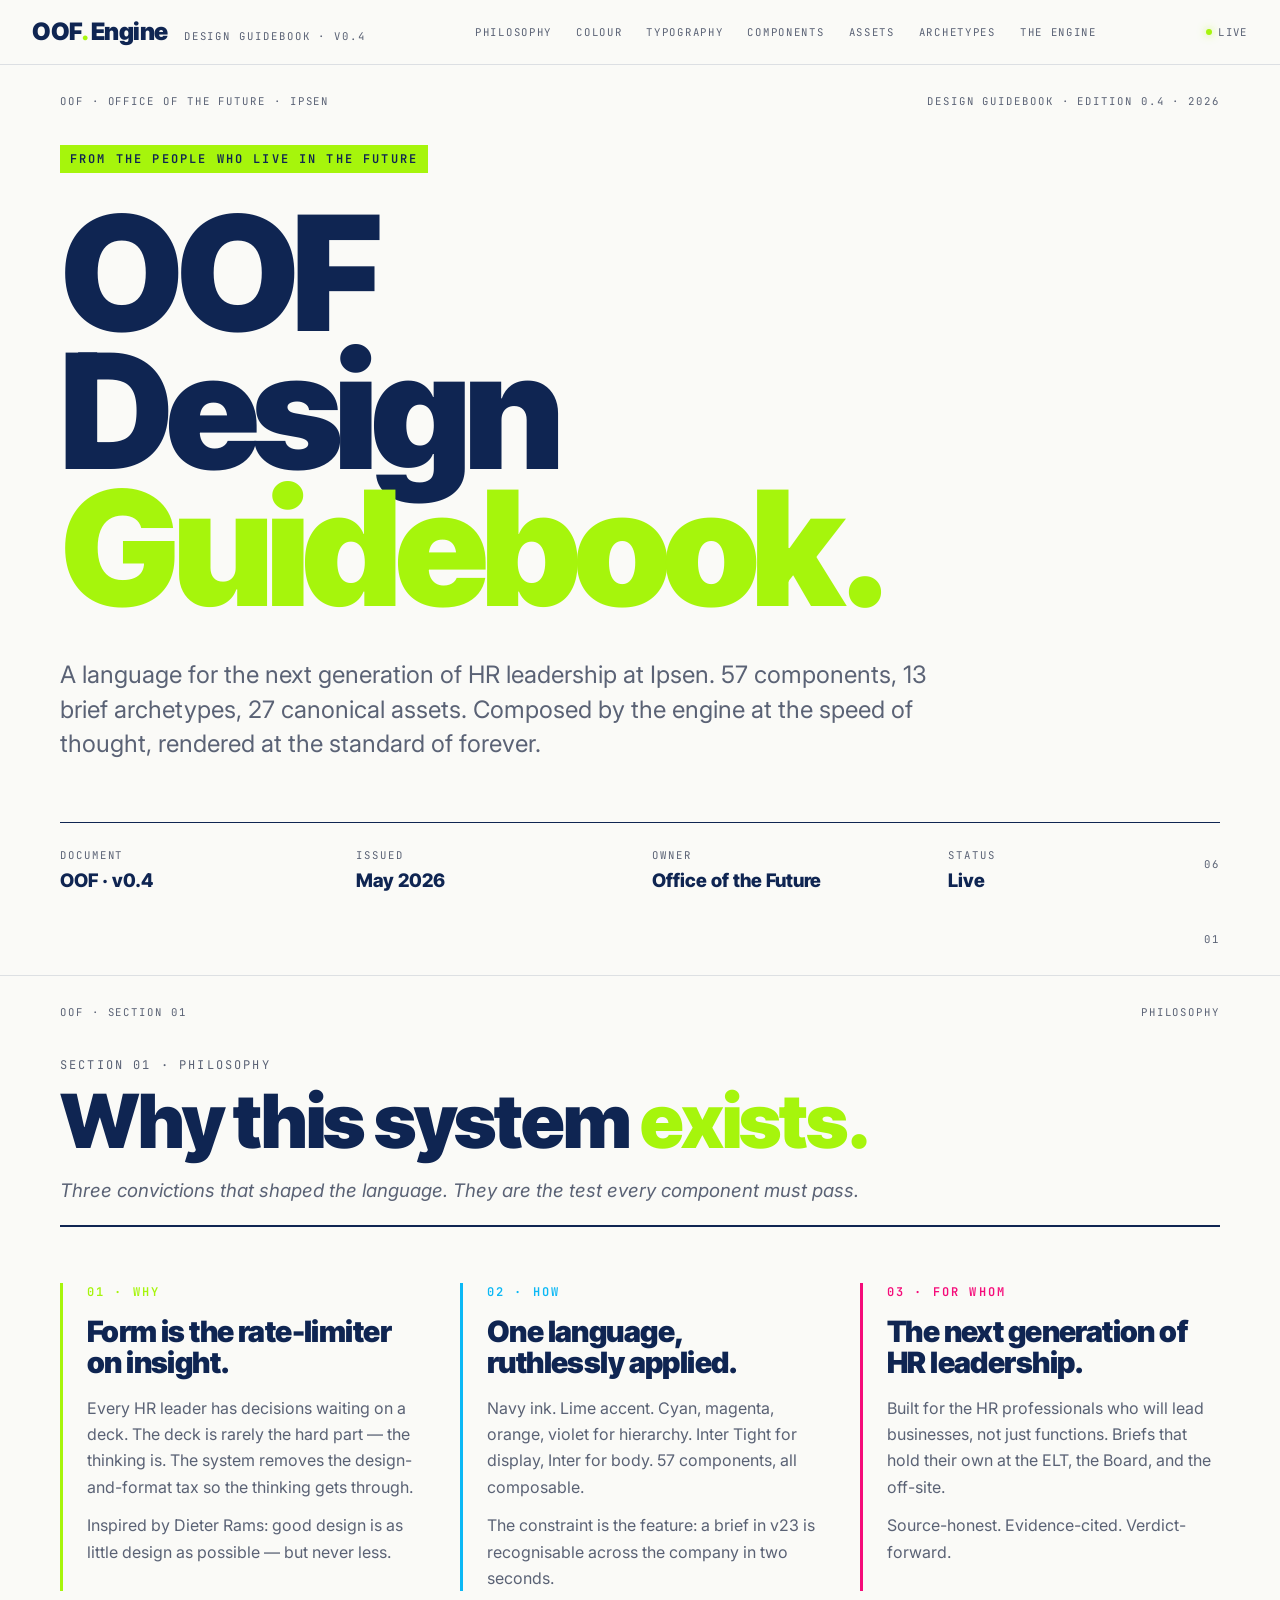
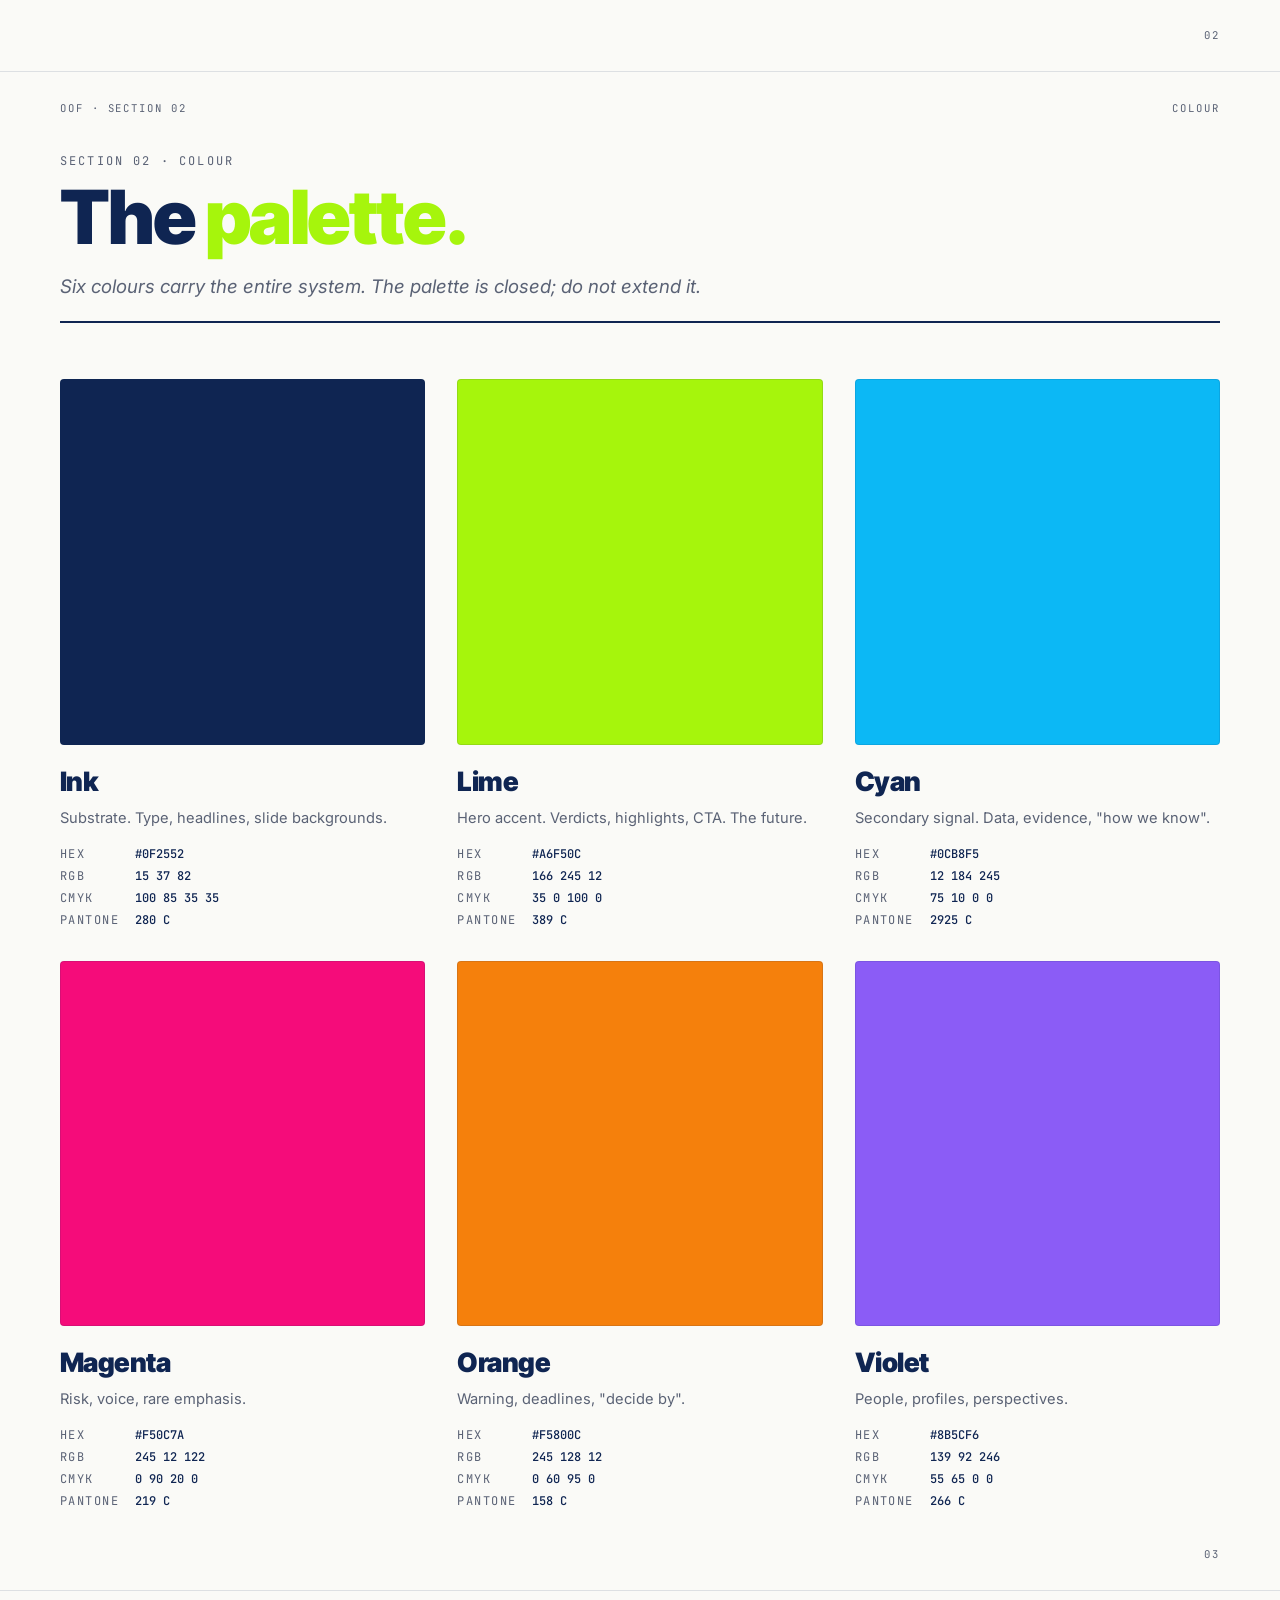
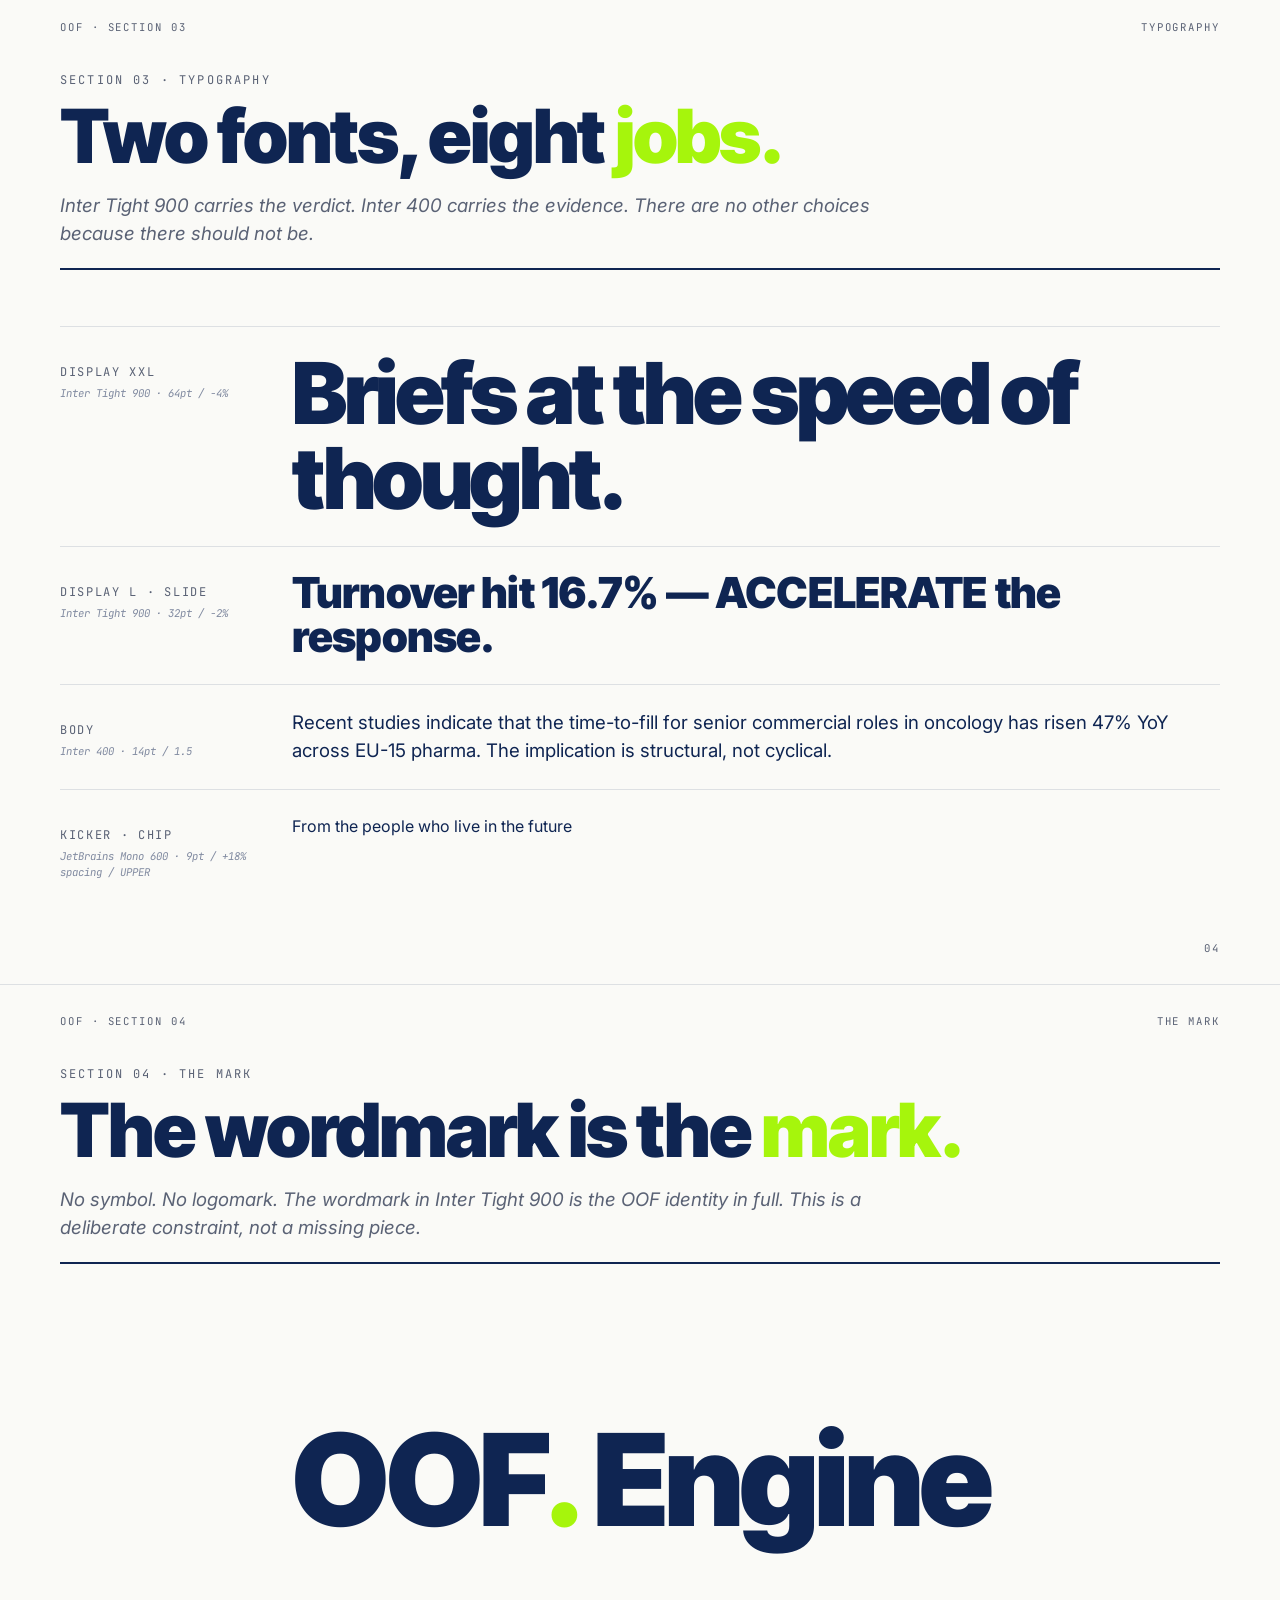
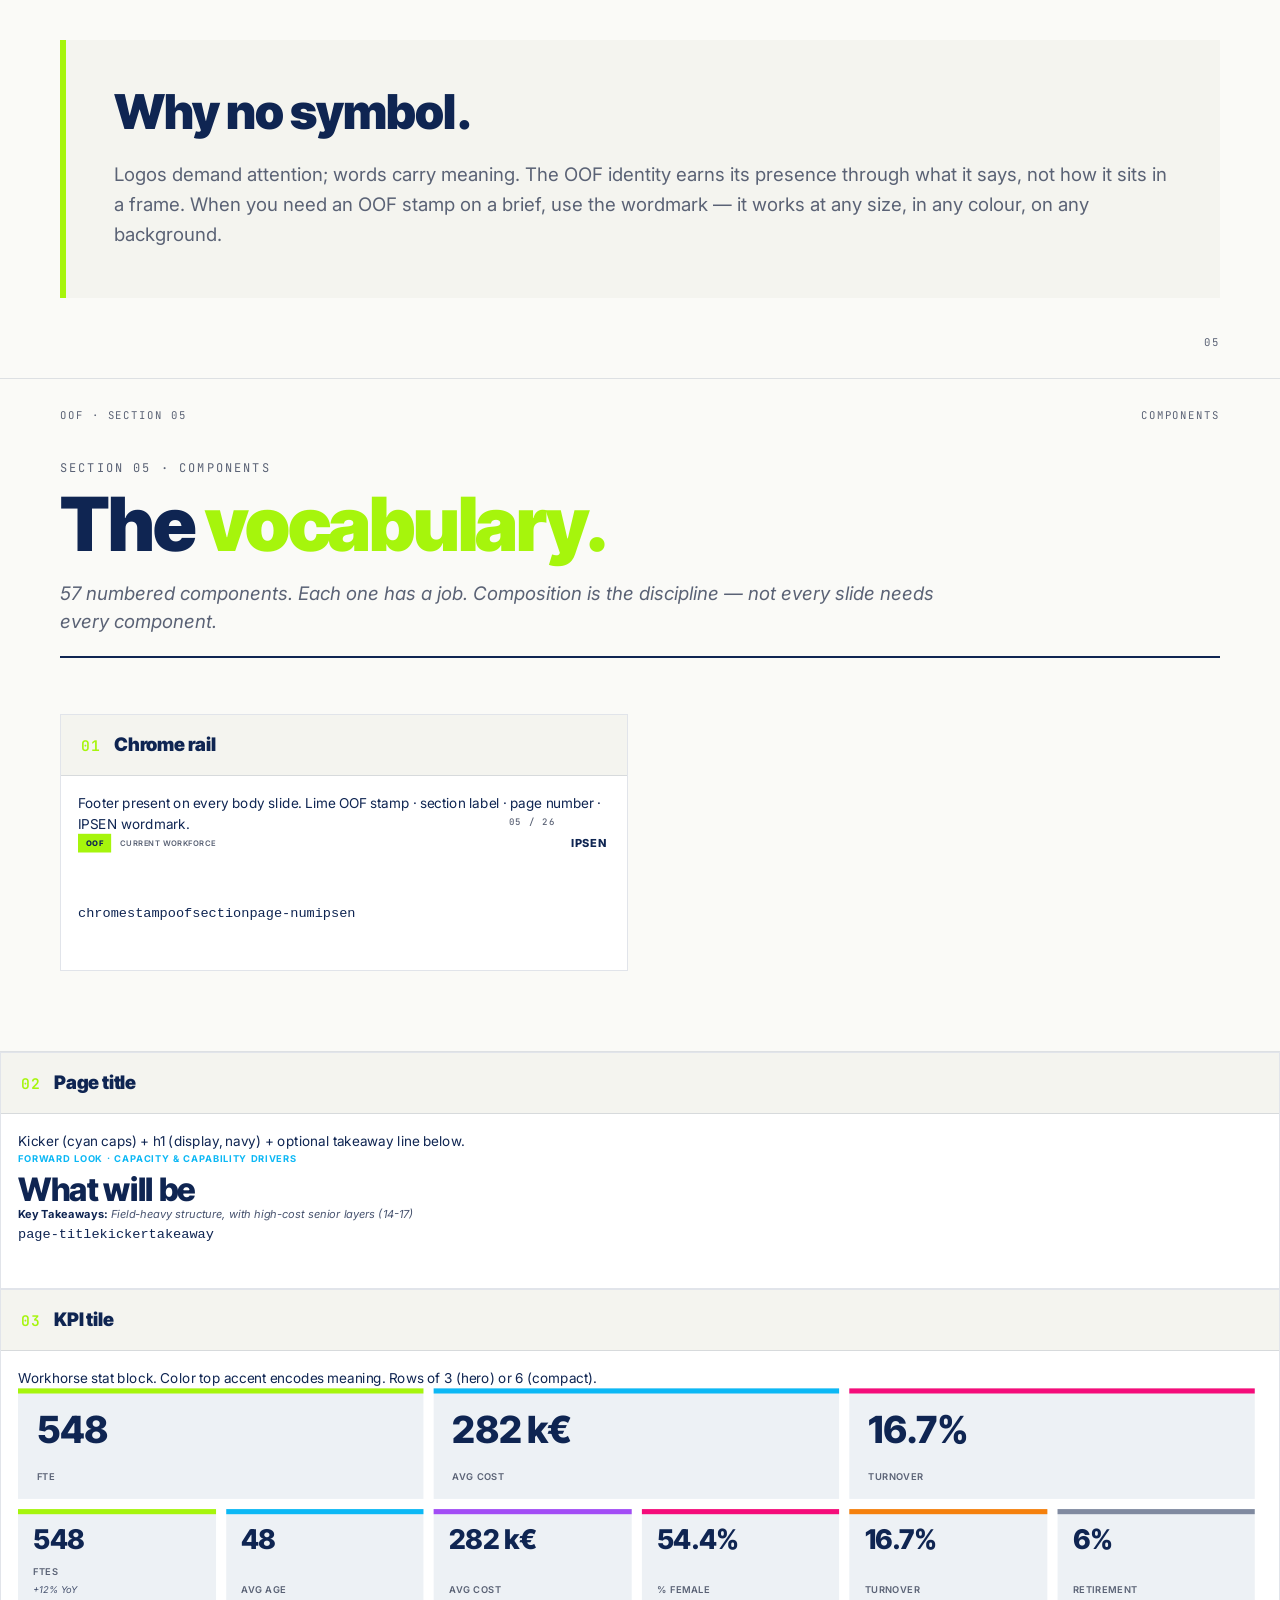
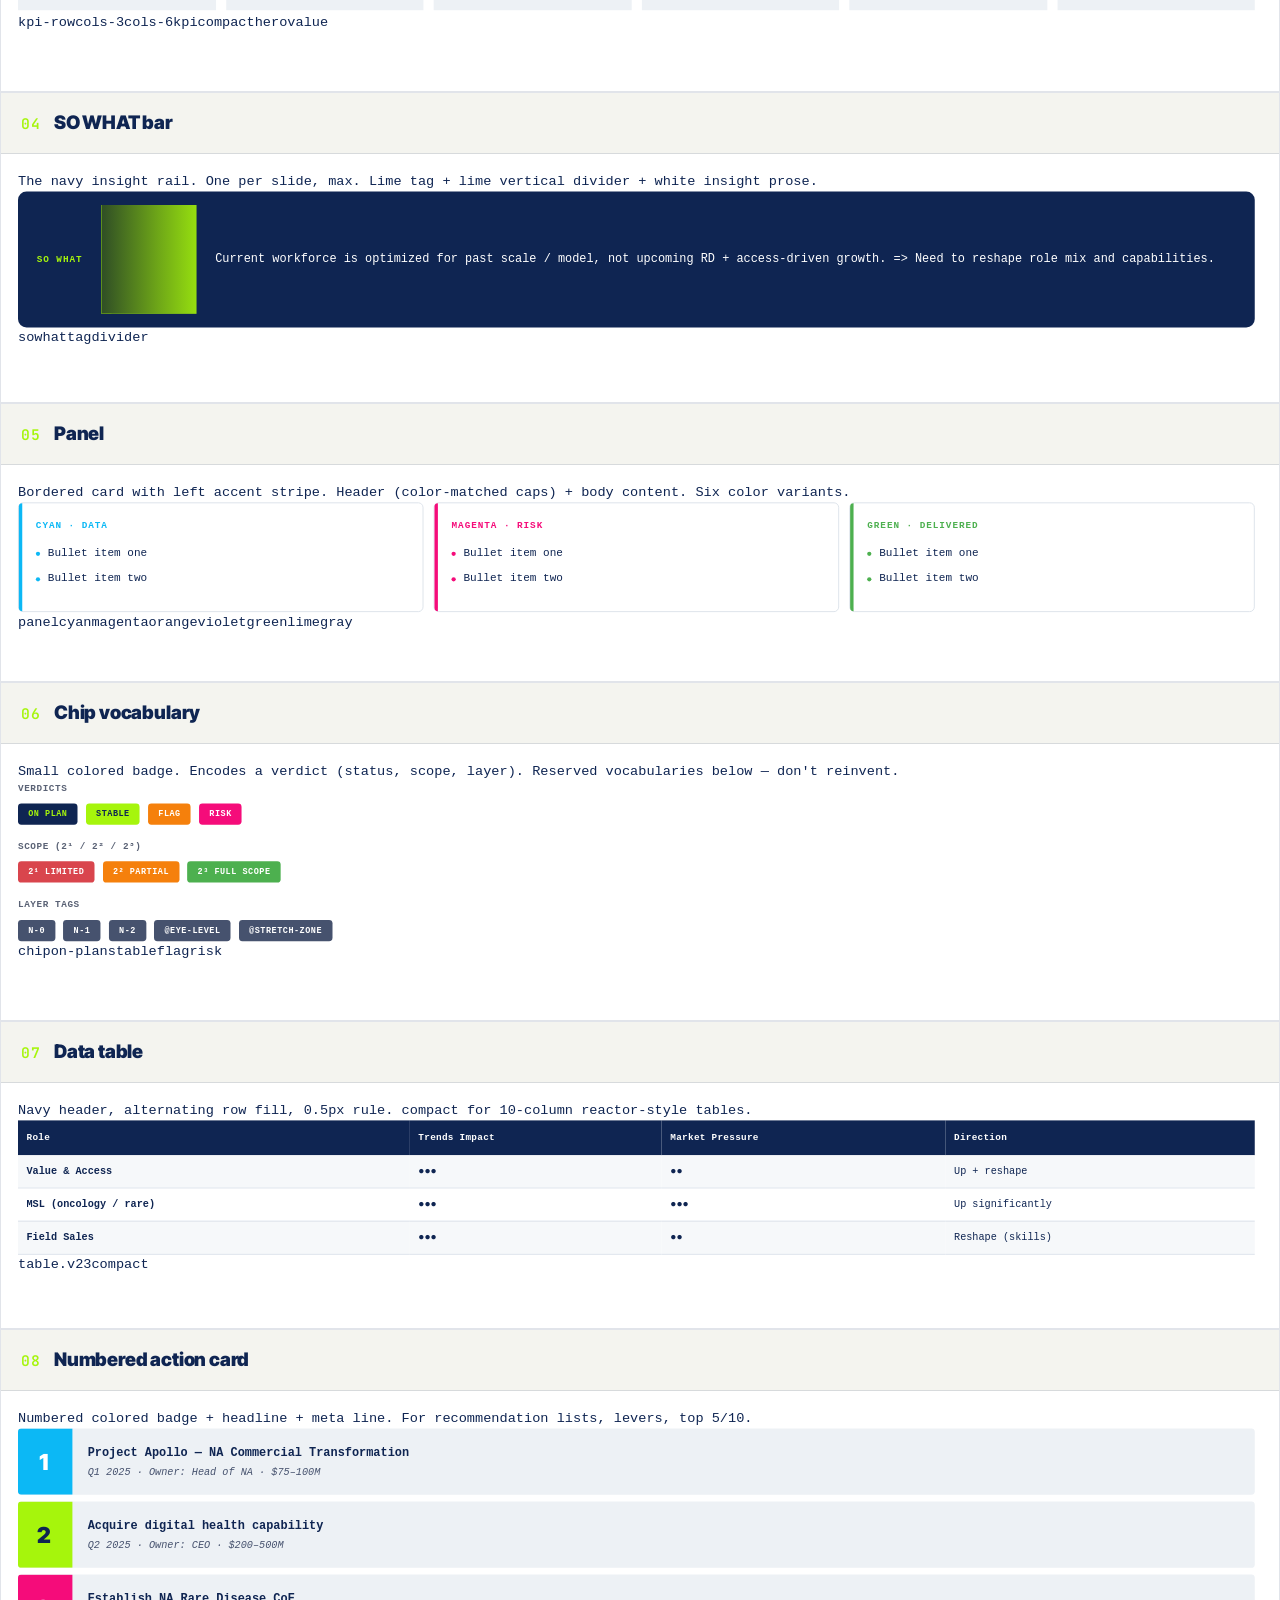
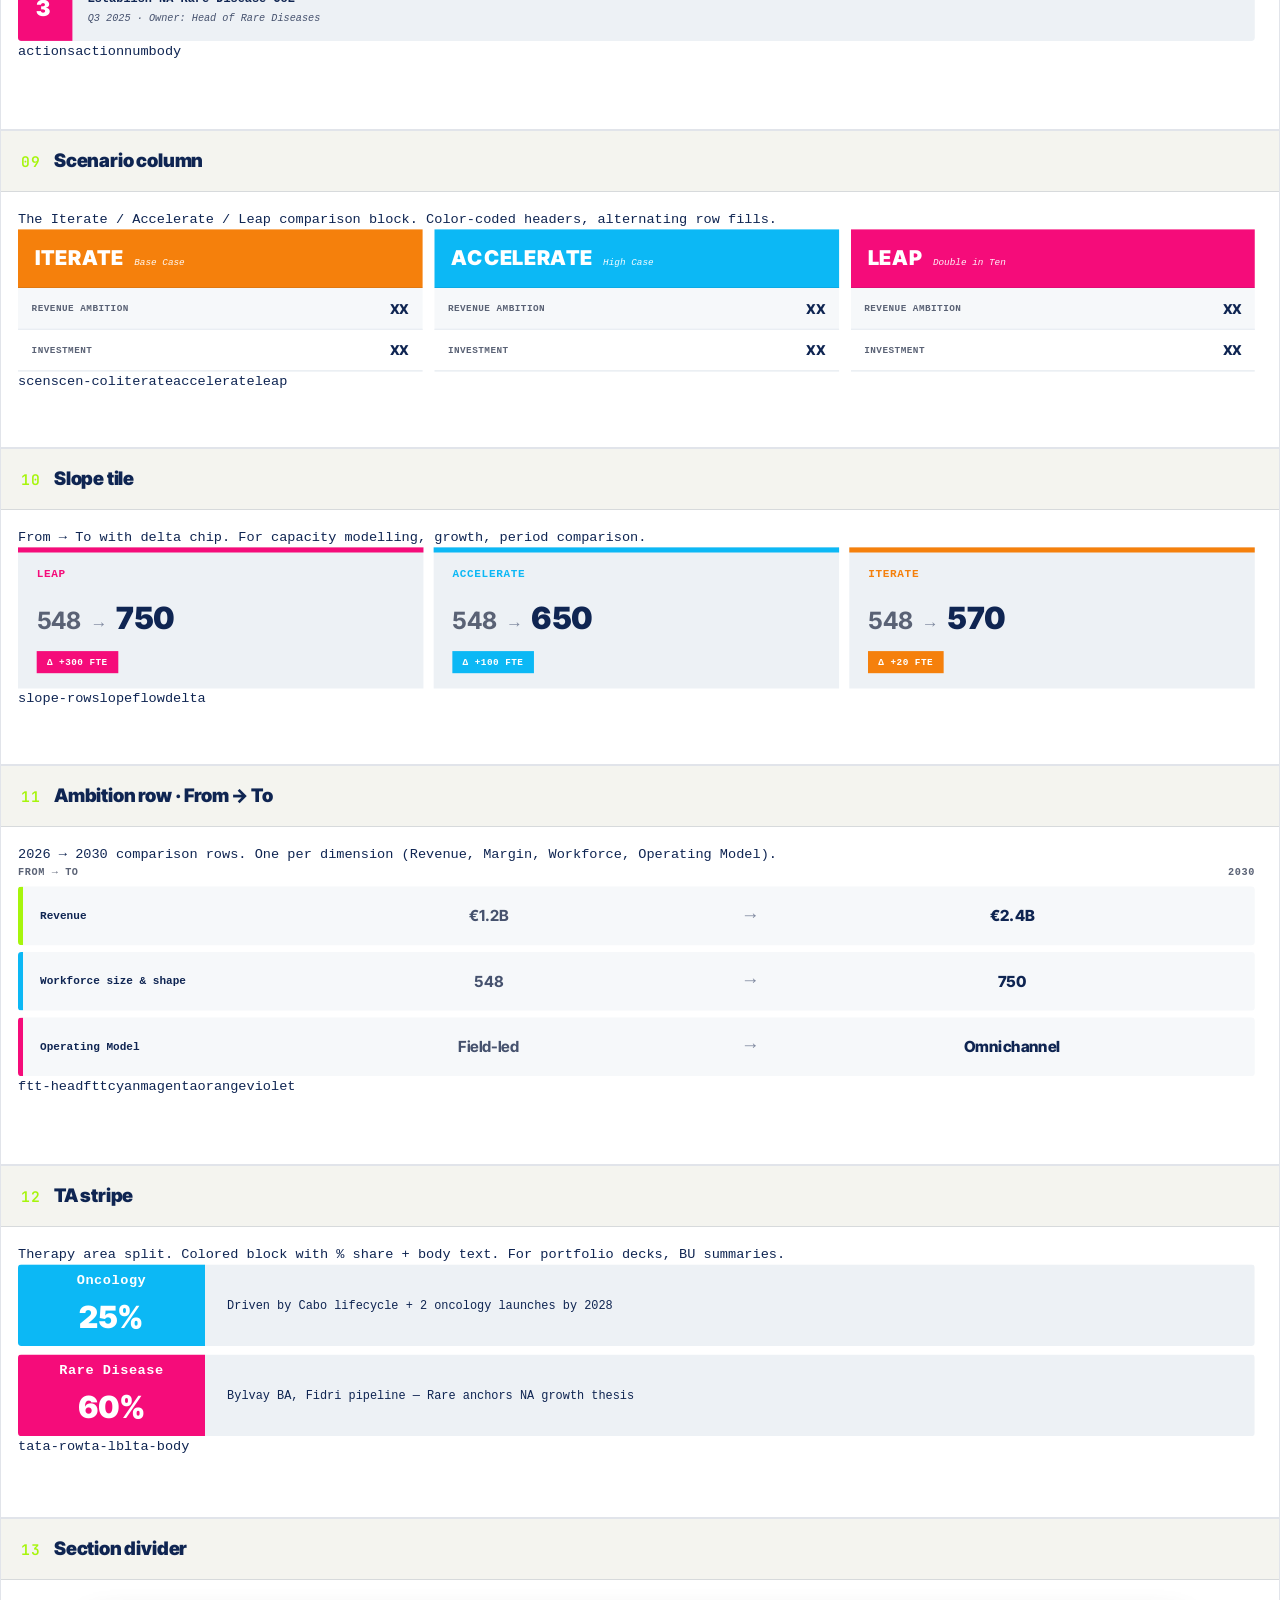
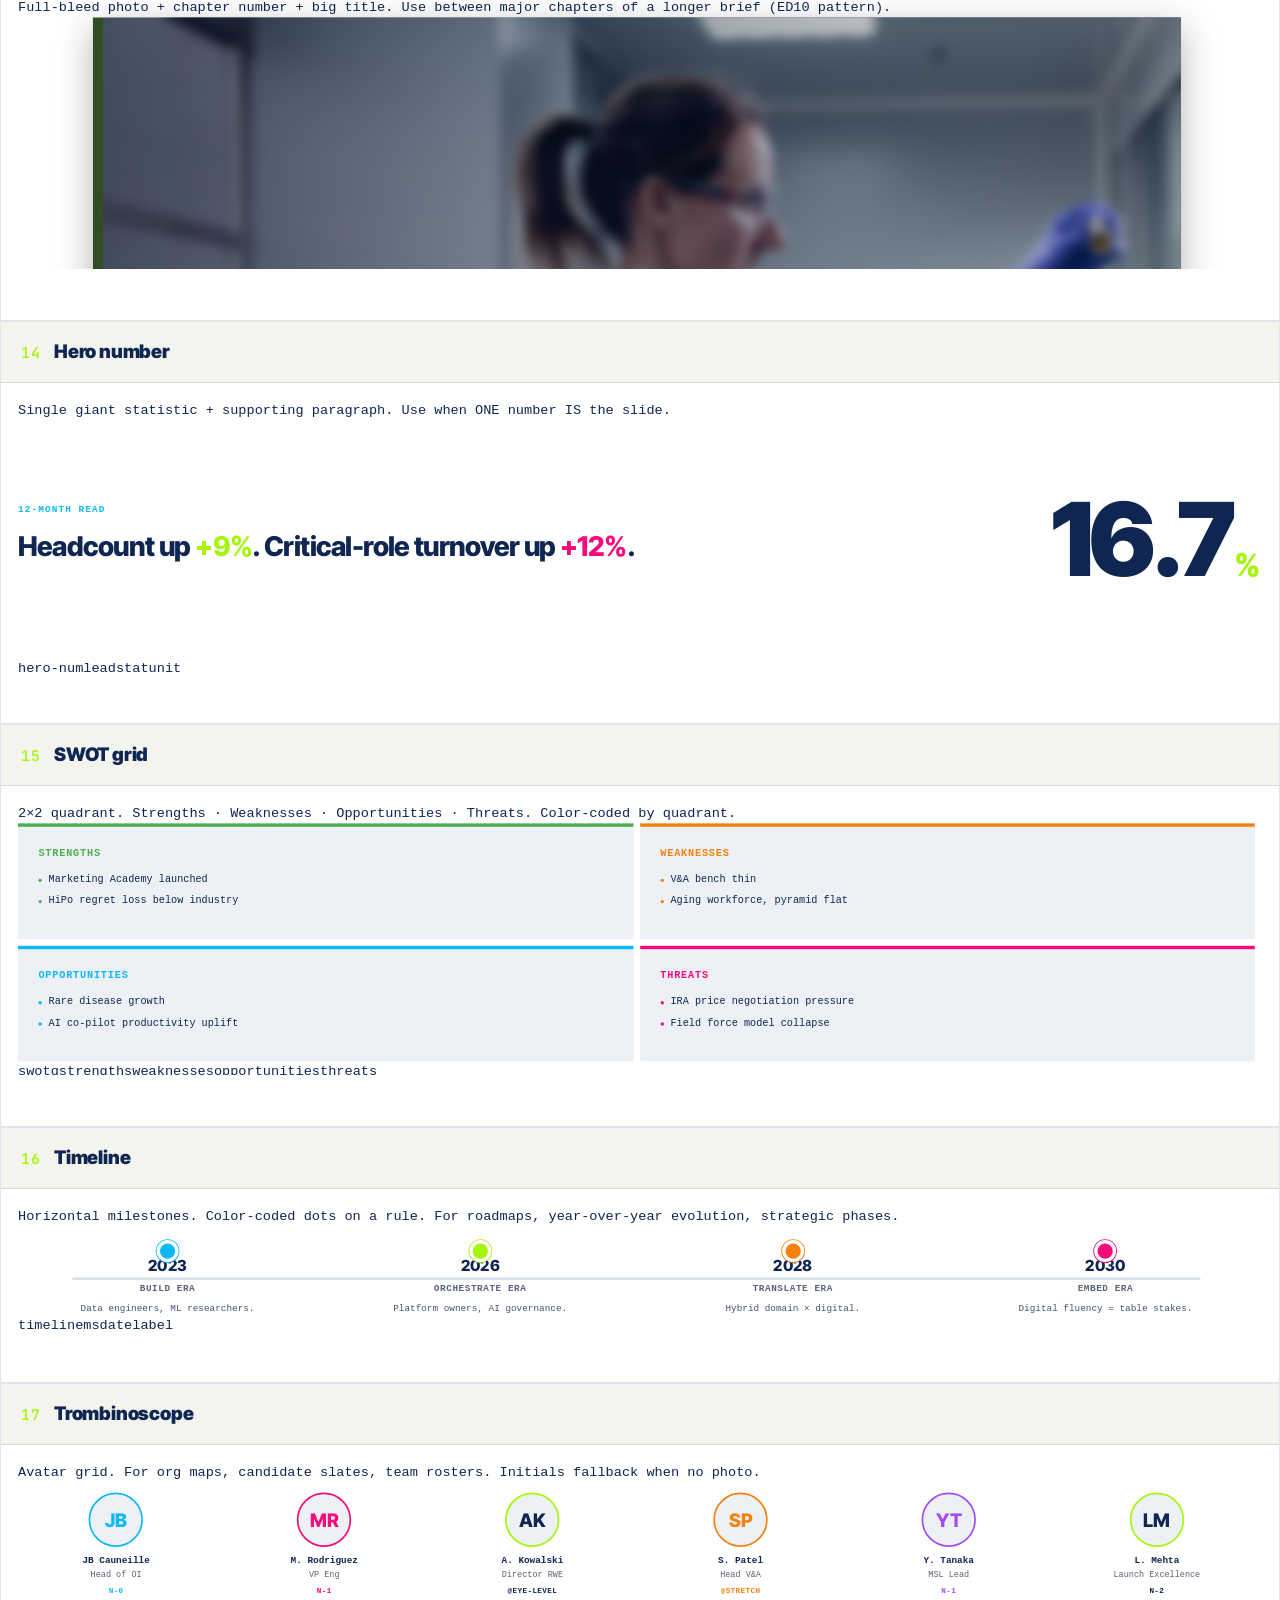
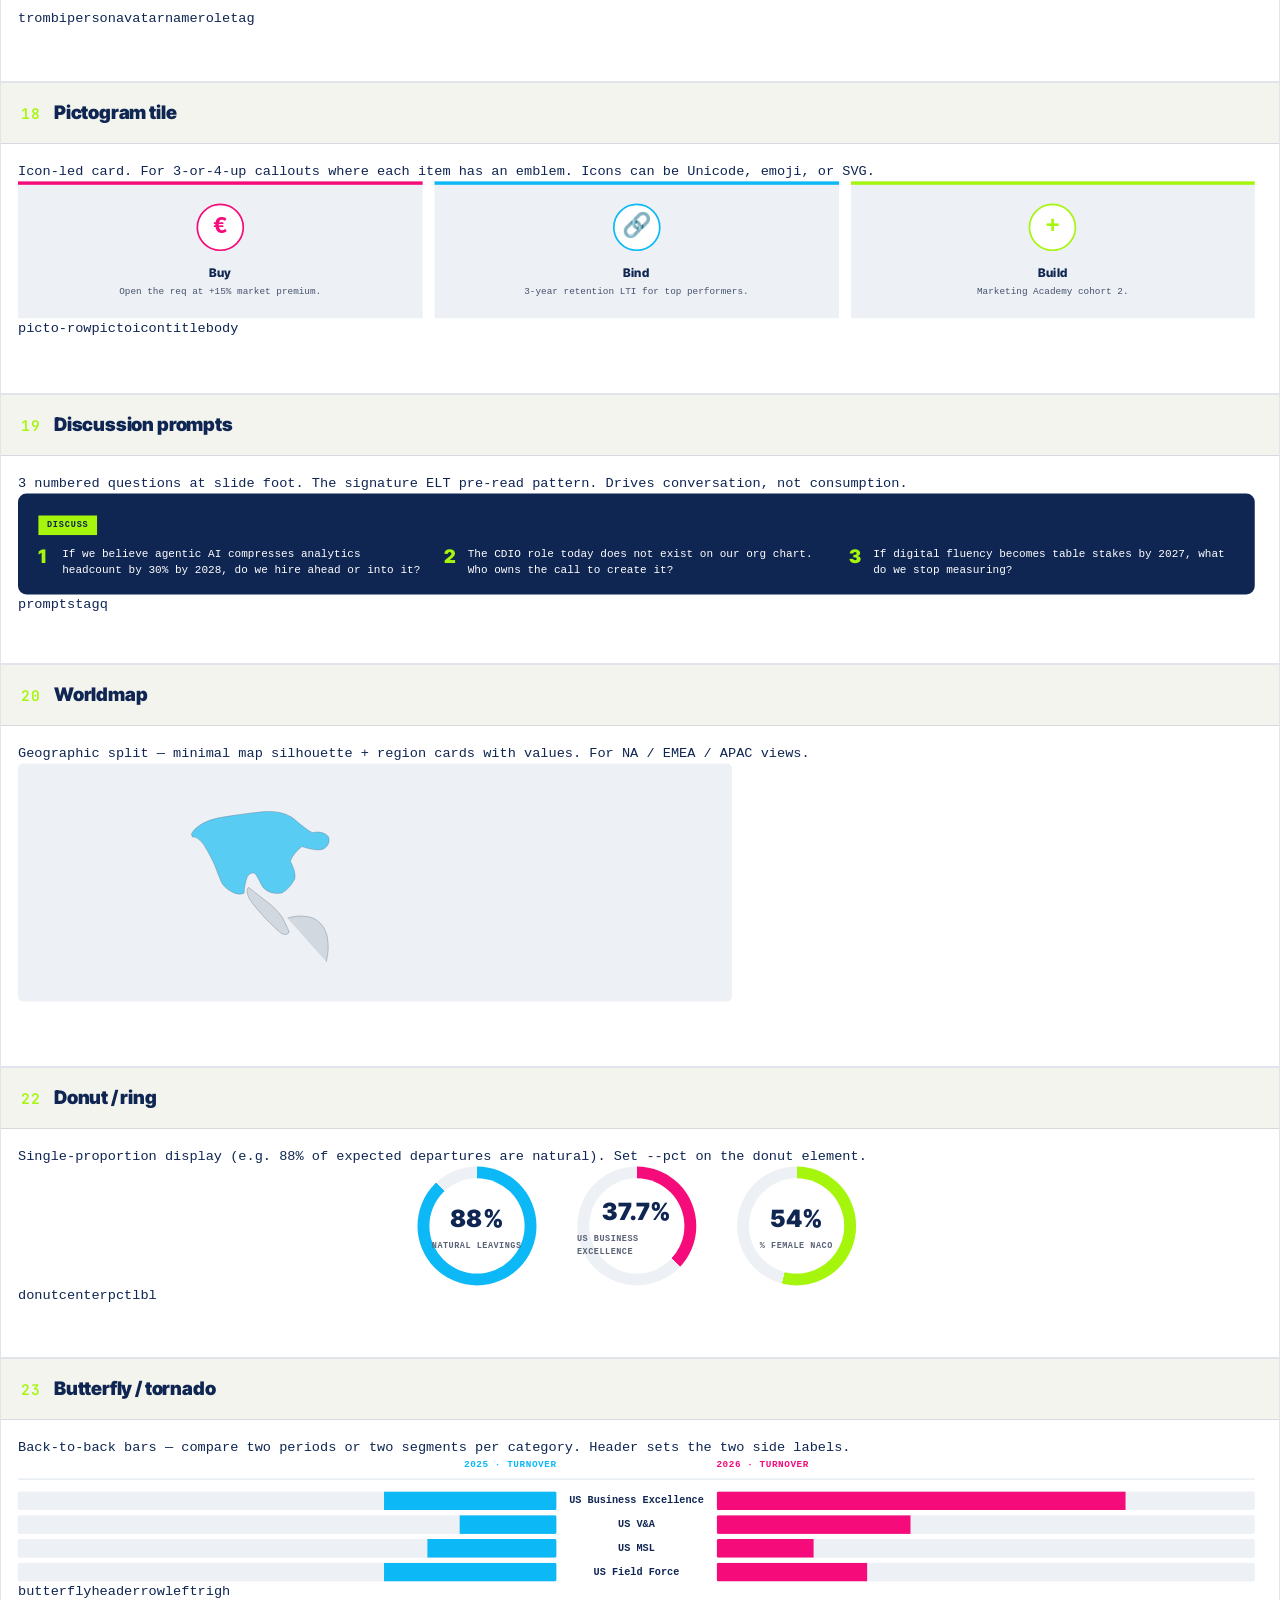
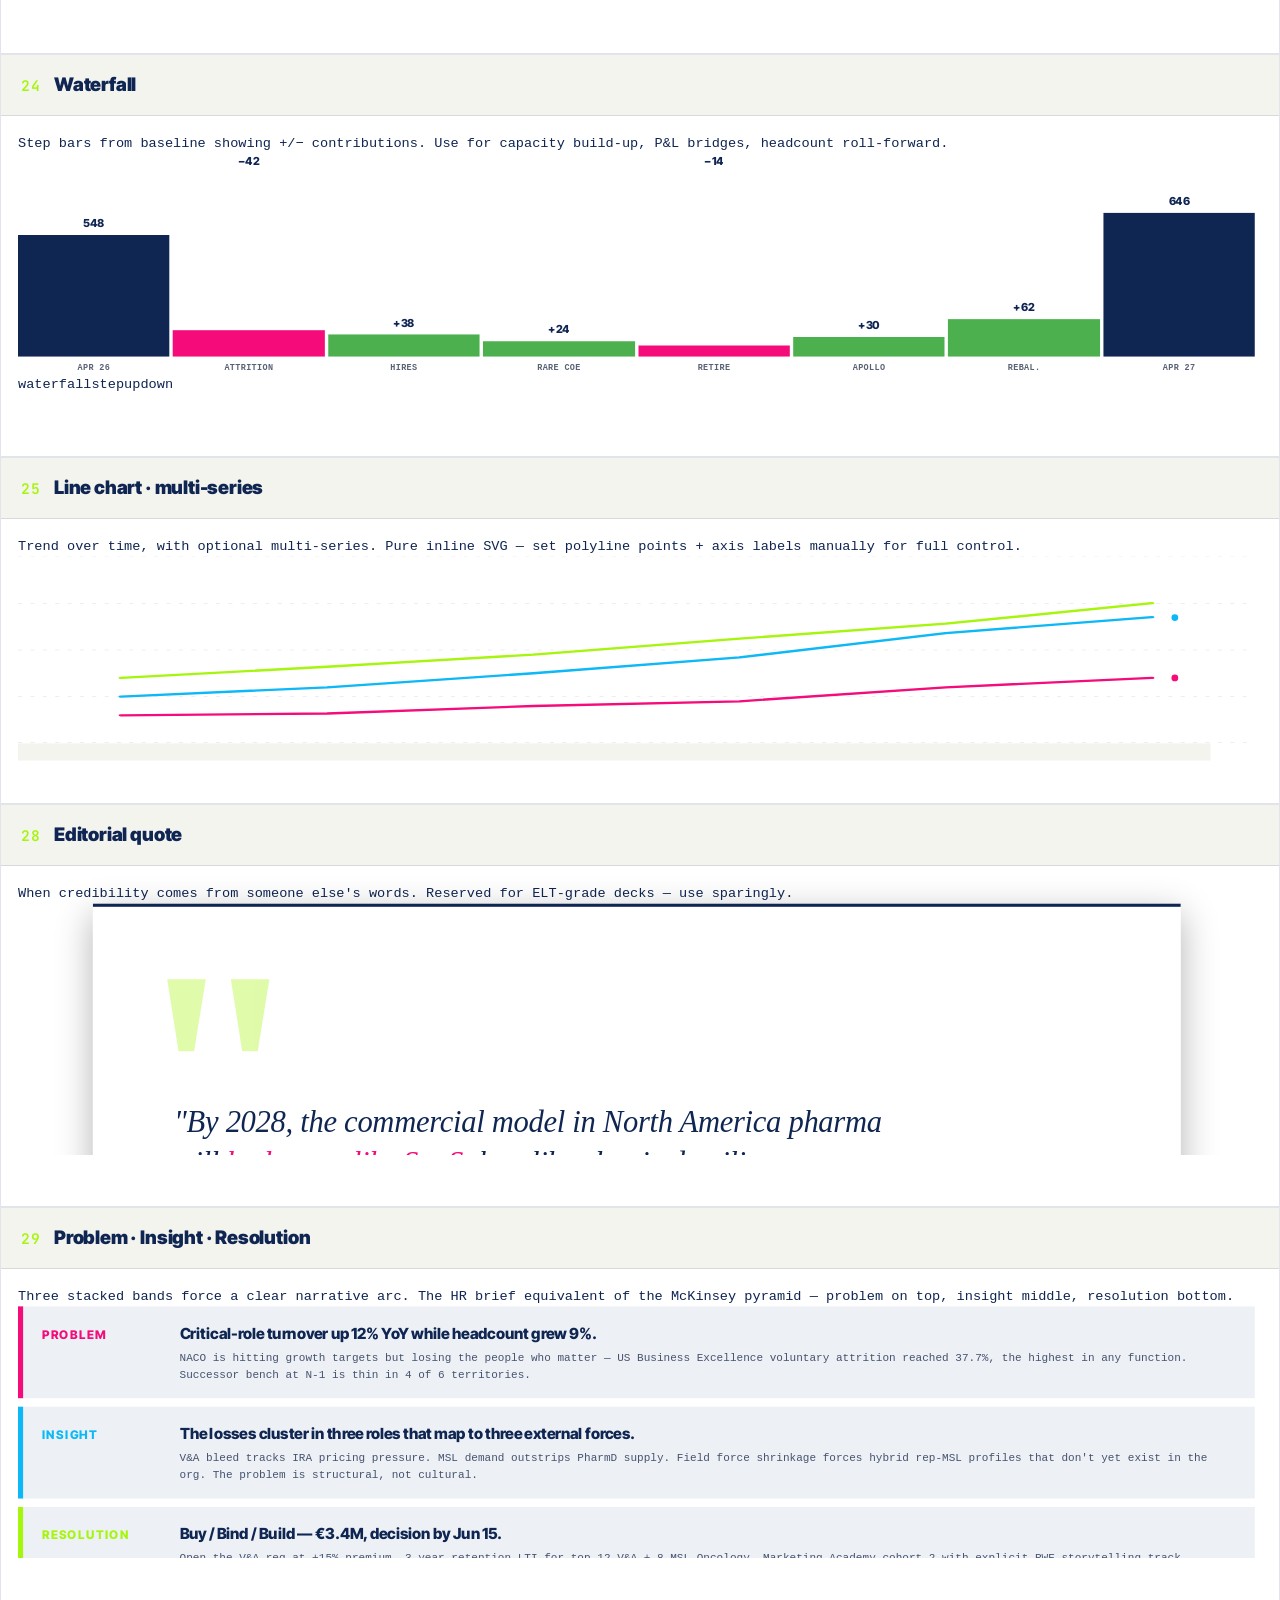
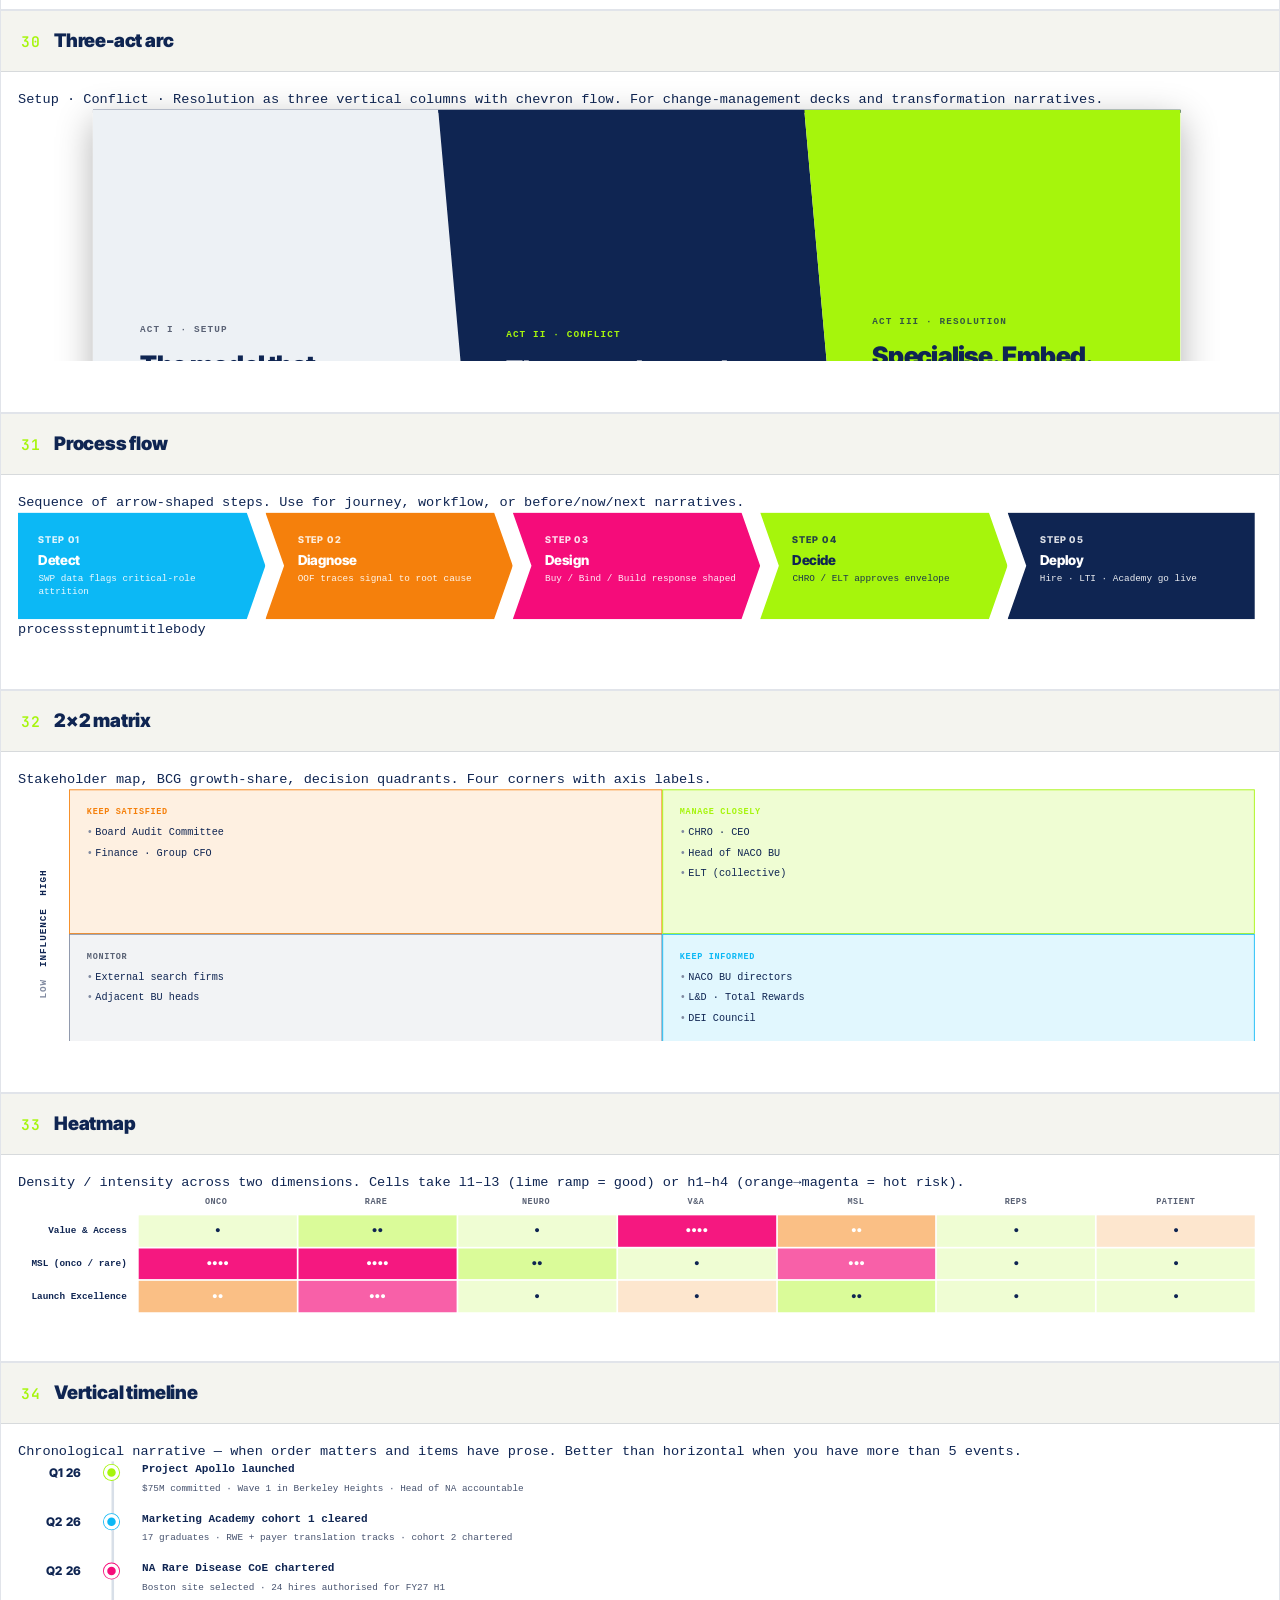
==== commit 5560daaa: "v0.4 · NASA-style guidebook as front-end · all 57 components + 27 assets · AUDIT.md" ====
--- a/index.html
+++ b/index.html
@@ -3,313 +3,2370 @@
 <head>
 <meta charset="UTF-8">
 <meta name="viewport" content="width=device-width, initial-scale=1">
-<title>OOF Engine · From the people who live in the future</title>
-<link href="https://fonts.googleapis.com/css2?family=Inter:wght@400;500;600;700;800;900&family=Inter+Tight:wght@800;900&display=swap" rel="stylesheet">
+<title>OOF Design Guidebook · The Engine</title>
+<link href="https://fonts.googleapis.com/css2?family=Inter:wght@400;500;600;700;800;900&family=Inter+Tight:wght@800;900&family=JetBrains+Mono:wght@400;500&display=swap" rel="stylesheet">
+<link rel="stylesheet" href="oof-v23.css">
 <style>
-:root {
-  --ink: #0F2552; --ink-dk: #07152E; --ink-2: #1B3370;
-  --lime: #A6F50C; --cyan: #0CB8F5; --magenta: #F50C7A;
-  --orange: #F5800C; --violet: #8B5CF6;
-  --white: #fff; --gray: #808AA0; --gray-d: #5A6275;
-  --card: #EDF1F5; --card-2: #F6F8FA; --rule: #D8DFE8;
-  --font-display: 'Inter Tight', system-ui, sans-serif;
-  --font-body: Inter, system-ui, sans-serif;
-}
-* { box-sizing: border-box; margin: 0; padding: 0; }
-html { scroll-behavior: smooth; }
-body {
-  font-family: var(--font-body); background: #FAFBFC; color: var(--ink);
-  min-height: 100vh; overflow-x: hidden;
-  background-image:
-    radial-gradient(circle at 12% 8%, rgba(166,245,12,0.18) 0%, transparent 40%),
-    radial-gradient(circle at 88% 12%, rgba(12,184,245,0.10) 0%, transparent 42%),
-    radial-gradient(circle at 60% 95%, rgba(245,12,122,0.08) 0%, transparent 45%);
-}
-
-/* ===== TOP CHROME · brand bar ===== */
-.topbar {
-  display: flex; align-items: center; justify-content: space-between;
-  padding: 18px 36px; border-bottom: 1px solid rgba(15,37,82,0.08);
-  background: rgba(255,255,255,0.55); backdrop-filter: blur(8px);
-  -webkit-backdrop-filter: blur(8px);
-}
-.topbar > div { display: flex; align-items: center; gap: 18px; }
-.brand-mark {
-  display: inline-flex; align-items: center; justify-content: center;
-  background: var(--magenta); color: var(--white); width: 38px; height: 38px;
-  border-radius: 50%; font-family: var(--font-display); font-size: 14px;
-  font-weight: 900; transform: rotate(-8deg); letter-spacing: -0.02em;
-}
-.brand-text { display: flex; flex-direction: column; }
-.brand-text .t1 {
-  font-family: var(--font-display); font-size: 18px; font-weight: 900;
-  letter-spacing: -0.02em; line-height: 1; color: var(--ink);
-}
-.brand-text .t1 .l { color: var(--lime); }
-.brand-text .t2 {
-  font-size: 10px; color: var(--gray-d); margin-top: 3px;
-  font-style: italic; letter-spacing: 0.04em;
-}
-.topbar .status-chip {
-  font-size: 11px; color: var(--gray-d); gap: 6px;
-}
-.topbar .dot { width: 6px; height: 6px; border-radius: 50%; background: var(--lime); box-shadow: 0 0 8px rgba(166,245,12,0.7); }
-
-/* ===== HERO ===== */
-.hero { padding: 88px 36px 56px; max-width: 1280px; margin: 0 auto; }
-.hero .kicker {
-  display: inline-block; background: var(--lime); color: var(--ink);
-  padding: 6px 12px; font-size: 10px; font-weight: 800; letter-spacing: 0.12em;
-  text-transform: uppercase; margin-bottom: 24px;
-}
-.hero h1 {
-  font-family: var(--font-display); font-size: 88px; font-weight: 900;
-  line-height: 0.92; letter-spacing: -0.04em; max-width: 1080px;
-  color: var(--ink);
-}
-.hero h1 .l { color: var(--lime); -webkit-text-stroke: 1px var(--ink); }
-.hero h1 .pink { color: var(--magenta); }
-.hero .lede {
-  font-size: 19px; color: var(--gray-d); line-height: 1.55;
-  margin-top: 28px; max-width: 740px; font-weight: 400;
-}
-.hero .lede em {
-  background: var(--lime); color: var(--ink); padding: 1px 6px;
-  font-style: normal; font-weight: 700; border-radius: 3px;
-}
-
-/* ===== MANIFESTO STRIP · 3 columns ===== */
-.manifesto {
-  display: grid; grid-template-columns: repeat(3, 1fr); gap: 32px;
-  max-width: 1280px; margin: 64px auto; padding: 0 36px;
-}
-.mcol {
-  border-left: 3px solid var(--lime); padding: 4px 0 4px 22px;
-}
-.mcol:nth-child(2) { border-left-color: var(--cyan); }
-.mcol:nth-child(3) { border-left-color: var(--magenta); }
-.mcol .num {
-  font-family: var(--font-display); font-size: 11px; font-weight: 800;
-  color: var(--lime); letter-spacing: 0.12em; margin-bottom: 10px;
-}
-.mcol:nth-child(2) .num { color: var(--cyan); }
-.mcol:nth-child(3) .num { color: var(--magenta); }
-.mcol h3 {
-  font-family: var(--font-display); font-size: 22px; font-weight: 900;
-  line-height: 1.05; letter-spacing: -0.02em; margin-bottom: 12px;
-  color: var(--ink);
-}
-.mcol p {
-  font-size: 14px; color: var(--gray-d); line-height: 1.6;
-}
-
-/* ===== ENGINE PANEL · the actual tool ===== */
-.engine-wrap {
-  max-width: 1280px; margin: 24px auto 80px; padding: 0 36px;
-}
-.engine-head {
-  display: flex; justify-content: space-between; align-items: flex-end;
-  margin-bottom: 18px; padding-bottom: 14px;
-  border-bottom: 1px solid rgba(15,37,82,0.10);
-}
-.engine-head h2 {
-  font-family: var(--font-display); font-size: 32px; font-weight: 900;
-  letter-spacing: -0.02em; color: var(--ink);
-}
-.engine-head h2 .l { color: var(--lime); }
-.engine-head .meta {
-  font-size: 11px; color: var(--gray-d); font-style: italic;
-}
-.engine-head .meta .live {
-  display: inline-block; width: 6px; height: 6px; border-radius: 50%;
-  background: var(--lime); margin-right: 5px; box-shadow: 0 0 6px var(--lime);
-  animation: blink 2s ease-in-out infinite;
-}
-@keyframes blink { 50% { opacity: 0.4; } }
-
-.engine { display: grid; grid-template-columns: 420px 1fr; gap: 18px; }
-.engine > .panel {
-  background: var(--white); border-radius: 14px; overflow: hidden;
-  color: var(--ink); box-shadow: 0 4px 24px rgba(15,37,82,0.06);
-  border: 1px solid rgba(15,37,82,0.06);
-}
-
-/* LEFT panel · controls */
-.engine .controls { padding: 26px; display: flex; flex-direction: column; gap: 16px; }
-.label {
-  font-size: 10px; font-weight: 800; color: var(--gray-d);
-  text-transform: uppercase; letter-spacing: 0.08em;
-}
-textarea, input[type=text], select {
-  width: 100%; padding: 12px 14px; border: 1.5px solid var(--rule); border-radius: 6px;
-  font-family: var(--font-body); font-size: 13px; line-height: 1.55; color: var(--ink);
-  background: var(--card-2); resize: vertical;
-}
-select {
-  appearance: none;
-  background-image: url("data:image/svg+xml,%3Csvg xmlns='http://www.w3.org/2000/svg' width='12' height='8' viewBox='0 0 12 8'%3E%3Cpath d='M1 1l5 5 5-5' stroke='%230F2552' stroke-width='2' fill='none' stroke-linecap='round'/%3E%3C/svg%3E");
-  background-repeat: no-repeat; background-position: right 14px center;
-  padding-right: 36px; cursor: pointer;
-}
-textarea { min-height: 180px; }
-textarea::placeholder, input::placeholder { color: var(--gray); font-style: italic; }
-textarea:focus, input:focus, select:focus {
-  outline: none; border-color: var(--lime); background: var(--white);
-  box-shadow: 0 0 0 3px rgba(166,245,12,0.18);
-}
-
-/* Steering row · two dropdowns side by side */
-.steering-row { display: grid; grid-template-columns: 1fr 1fr; gap: 10px; }
-.steering-row .field { display: flex; flex-direction: column; gap: 6px; }
-.steering-row .field .label { font-size: 9px; }
-
-/* File upload */
-.file-row { display: flex; align-items: center; gap: 12px; flex-wrap: wrap; }
-.file-btn {
-  display: inline-block; cursor: pointer; background: var(--ink); color: var(--white);
-  padding: 10px 14px; border-radius: 5px; font-size: 11px; font-weight: 800; letter-spacing: 0.04em;
-  transition: background 0.15s;
-}
-.file-btn:hover { background: var(--lime); color: var(--ink); }
-#file-name { font-size: 11px; color: var(--gray-d); font-style: italic; flex: 1; }
-.file-formats { font-size: 9px; color: var(--gray); margin-top: 2px; letter-spacing: 0.04em; text-transform: uppercase; }
-
-/* Buttons */
-.btn {
-  cursor: pointer; border: 0; border-radius: 6px; font-family: var(--font-display);
-  font-weight: 800; font-size: 13px; letter-spacing: 0.04em; padding: 12px 16px;
-  transition: all 0.15s;
-}
-.btn.primary { background: var(--lime); color: var(--ink); }
-.btn.primary:hover { background: var(--ink); color: var(--lime); }
-.btn.primary:disabled { background: var(--gray); color: var(--white); cursor: not-allowed; }
-.btn.big { padding: 16px 24px; font-size: 15px; }
-.btn.secondary {
-  background: var(--white); color: var(--ink);
-  border: 1.5px solid var(--rule);
-}
-.btn.secondary:hover:not([disabled]) { background: var(--ink); color: var(--white); border-color: var(--ink); }
-.btn.secondary[disabled] { color: var(--gray); cursor: not-allowed; opacity: 0.5; }
-
-.downloads { display: grid; grid-template-columns: 1fr 1fr 1fr; gap: 6px; }
-.status {
-  background: rgba(166,245,12,0.12); border-left: 3px solid var(--lime);
-  padding: 10px 12px; border-radius: 3px; font-size: 11px; line-height: 1.5;
-  color: var(--ink-2); font-style: italic;
-}
-.status.error { background: rgba(245,12,122,0.10); border-left-color: var(--magenta); color: var(--ink); }
-
-/* RIGHT panel · preview */
-.engine .preview { display: flex; flex-direction: column; min-height: 720px; }
-.preview-bar {
-  display: flex; justify-content: space-between; align-items: center;
-  padding: 14px 22px; background: var(--ink); color: var(--white);
-  font-size: 11px; font-weight: 800; letter-spacing: 0.08em; text-transform: uppercase;
-}
-#preview { flex: 1; width: 100%; border: 0; background: var(--card-2); min-height: 680px; }
-
-/* ===== FOOTER ===== */
-.foot {
-  max-width: 1280px; margin: 0 auto; padding: 28px 36px 56px;
-  border-top: 1px solid rgba(255,255,255,0.08);
-  display: flex; justify-content: space-between; align-items: center;
-  font-size: 11px; color: rgba(255,255,255,0.5); flex-wrap: wrap; gap: 12px;
-}
-.foot .stack {
-  display: flex; align-items: center; gap: 14px; flex-wrap: wrap;
-}
-.foot .chip {
-  background: rgba(255,255,255,0.06); padding: 5px 10px; border-radius: 12px;
-  font-size: 10px; letter-spacing: 0.04em;
-}
-.foot .chip strong { color: var(--lime); font-weight: 800; }
-
-/* ===== RESPONSIVE-ish ===== */
-@media (max-width: 980px) {
-  .hero h1 { font-size: 56px; }
-  .manifesto { grid-template-columns: 1fr; gap: 20px; }
-  .engine { grid-template-columns: 1fr; }
-}
+  :root {
+    --paper: #FAFAF7; --paper-2: #F4F4EF; --rule-thin: rgba(15,37,82,0.12);
+    --mono: 'JetBrains Mono', ui-monospace, Menlo, monospace;
+  }
+  * { box-sizing: border-box; margin: 0; padding: 0; }
+  html { scroll-behavior: smooth; }
+  body {
+    font-family: 'Inter', system-ui, sans-serif;
+    background: var(--paper); color: var(--ink);
+    line-height: 1.5; overflow-x: hidden;
+  }
+
+  /* ============== GLOBAL CHROME ============== */
+  .topbar {
+    position: sticky; top: 0; z-index: 100;
+    background: rgba(250,250,247,0.92); backdrop-filter: blur(10px);
+    -webkit-backdrop-filter: blur(10px);
+    border-bottom: 1px solid var(--rule-thin);
+    padding: 14px 32px;
+    display: flex; align-items: center; justify-content: space-between;
+  }
+  .topbar .brand { display: flex; align-items: baseline; gap: 16px; }
+  .topbar .brand .name {
+    font-family: 'Inter Tight', sans-serif; font-weight: 900;
+    font-size: 18pt; letter-spacing: -0.02em; color: var(--ink);
+  }
+  .topbar .brand .name .l { color: var(--lime); }
+  .topbar .brand .sub {
+    font-family: var(--mono); font-size: 8pt;
+    color: var(--gray-d); letter-spacing: 0.18em; text-transform: uppercase;
+  }
+  .topbar nav { display: flex; gap: 24px; }
+  .topbar nav a {
+    font-family: var(--mono); font-size: 8pt;
+    color: var(--gray-d); text-decoration: none;
+    letter-spacing: 0.16em; text-transform: uppercase;
+    transition: color 0.15s;
+  }
+  .topbar nav a:hover { color: var(--ink); }
+  .topbar .live {
+    display: flex; align-items: center; gap: 6px;
+    font-family: var(--mono); font-size: 8pt; color: var(--gray-d);
+    letter-spacing: 0.14em; text-transform: uppercase;
+  }
+  .topbar .live .dot {
+    width: 6px; height: 6px; border-radius: 50%;
+    background: var(--lime); box-shadow: 0 0 8px rgba(166,245,12,0.7);
+  }
+
+  /* ============== PAGE FRAME ============== */
+  section.page {
+    max-width: 1280px; margin: 0 auto;
+    padding: 80px 60px;
+    position: relative;
+    border-bottom: 1px solid var(--rule-thin);
+  }
+  section.page:last-child { border-bottom: none; }
+  .corner-tl {
+    position: absolute; top: 28px; left: 60px;
+    font-family: var(--mono); font-size: 8pt;
+    color: var(--gray-d); letter-spacing: 0.18em; text-transform: uppercase;
+  }
+  .corner-tr {
+    position: absolute; top: 28px; right: 60px;
+    font-family: var(--mono); font-size: 8pt;
+    color: var(--gray-d); letter-spacing: 0.18em; text-transform: uppercase;
+  }
+  .page-num {
+    position: absolute; bottom: 28px; right: 60px;
+    font-family: var(--mono); font-size: 8pt;
+    color: var(--gray-d); letter-spacing: 0.18em;
+  }
+
+  /* ============== HERO ============== */
+  .hero {
+    min-height: 80vh;
+    display: flex; flex-direction: column; justify-content: space-between;
+    padding-top: 120px; padding-bottom: 80px;
+  }
+  .hero .kicker {
+    display: inline-block; background: var(--lime); color: var(--ink);
+    padding: 5px 10px; font-family: var(--mono); font-size: 9pt;
+    font-weight: 600; letter-spacing: 0.18em; text-transform: uppercase;
+    margin-bottom: 32px;
+  }
+  .hero h1 {
+    font-family: 'Inter Tight', sans-serif; font-weight: 900;
+    font-size: 120pt; line-height: 0.86; letter-spacing: -0.045em;
+    color: var(--ink);
+  }
+  .hero h1 .l { color: var(--lime); }
+  .hero .lede {
+    font-size: 18pt; color: var(--gray-d); line-height: 1.45;
+    margin-top: 40px; max-width: 880px; font-weight: 400;
+  }
+  .hero .meta-block {
+    display: grid; grid-template-columns: repeat(4, 1fr);
+    gap: 24px; padding-top: 24px; margin-top: 60px;
+    border-top: 1px solid var(--ink);
+  }
+  .hero .meta-block .item .k {
+    font-family: var(--mono); font-size: 8pt;
+    letter-spacing: 0.18em; text-transform: uppercase;
+    color: var(--gray-d); margin-bottom: 4px;
+  }
+  .hero .meta-block .item .v {
+    font-family: 'Inter Tight', sans-serif; font-weight: 800;
+    font-size: 14pt; color: var(--ink);
+  }
+
+  /* ============== SECTION HEADERS ============== */
+  .section-header {
+    margin-bottom: 56px; padding-bottom: 20px;
+    border-bottom: 2px solid var(--ink);
+  }
+  .section-header .num {
+    font-family: var(--mono); font-size: 9pt;
+    color: var(--gray-d); letter-spacing: 0.18em; text-transform: uppercase;
+    margin-bottom: 12px;
+  }
+  .section-header h2 {
+    font-family: 'Inter Tight', sans-serif; font-weight: 900;
+    font-size: 56pt; line-height: 0.95; letter-spacing: -0.03em;
+    color: var(--ink);
+  }
+  .section-header h2 .l { color: var(--lime); }
+  .section-header .lede {
+    font-size: 14pt; color: var(--gray-d); line-height: 1.5;
+    margin-top: 20px; max-width: 880px; font-style: italic;
+  }
+
+  /* ============== PHILOSOPHY ============== */
+  .phil-grid { display: grid; grid-template-columns: repeat(3, 1fr); gap: 40px; }
+  .phil-col { border-left: 3px solid var(--lime); padding-left: 24px; }
+  .phil-col:nth-child(2) { border-left-color: var(--cyan); }
+  .phil-col:nth-child(3) { border-left-color: var(--magenta); }
+  .phil-col .num {
+    font-family: var(--mono); font-size: 9pt; font-weight: 600;
+    color: var(--lime); letter-spacing: 0.18em; margin-bottom: 16px;
+  }
+  .phil-col:nth-child(2) .num { color: var(--cyan); }
+  .phil-col:nth-child(3) .num { color: var(--magenta); }
+  .phil-col h3 {
+    font-family: 'Inter Tight', sans-serif; font-weight: 900;
+    font-size: 22pt; line-height: 1.05; letter-spacing: -0.02em;
+    margin-bottom: 16px; color: var(--ink);
+  }
+  .phil-col p { font-size: 12pt; color: var(--gray-d); line-height: 1.65; }
+  .phil-col p + p { margin-top: 12px; }
+
+  /* ============== COLOR SPEC SHEET ============== */
+  .swatches { display: grid; grid-template-columns: repeat(3, 1fr); gap: 32px; }
+  .swatch { display: flex; flex-direction: column; }
+  .swatch .chip {
+    width: 100%; aspect-ratio: 1; border: 1px solid var(--rule-thin);
+  }
+  .swatch .meta { padding-top: 16px; }
+  .swatch .meta .name {
+    font-family: 'Inter Tight', sans-serif; font-weight: 900;
+    font-size: 20pt; letter-spacing: -0.02em; color: var(--ink);
+  }
+  .swatch .meta .role {
+    font-size: 11pt; color: var(--gray-d); line-height: 1.5; margin-top: 6px;
+  }
+  .swatch .specs {
+    margin-top: 16px; display: grid; grid-template-columns: auto 1fr;
+    column-gap: 16px; row-gap: 4px;
+    font-family: var(--mono); font-size: 9pt;
+  }
+  .swatch .specs .k { color: var(--gray-d); letter-spacing: 0.12em; text-transform: uppercase; }
+  .swatch .specs .v { color: var(--ink); font-weight: 500; }
+
+  /* ============== TYPOGRAPHY ============== */
+  .typo-row {
+    display: grid; grid-template-columns: 200px 1fr; gap: 32px;
+    padding: 24px 0; border-top: 1px solid var(--rule-thin);
+  }
+  .typo-row:last-child { border-bottom: 1px solid var(--rule-thin); }
+  .typo-row .role {
+    font-family: var(--mono); font-size: 9pt;
+    color: var(--gray-d); letter-spacing: 0.14em; text-transform: uppercase;
+    padding-top: 12px;
+  }
+  .typo-row .role .face {
+    display: block; font-size: 8pt; color: var(--gray);
+    text-transform: none; letter-spacing: 0; margin-top: 4px; font-style: italic;
+  }
+  .typo-row .sample.display-xxl {
+    font-family: 'Inter Tight', sans-serif; font-weight: 900;
+    font-size: 64pt; line-height: 1; letter-spacing: -0.04em;
+  }
+  .typo-row .sample.display-l {
+    font-family: 'Inter Tight', sans-serif; font-weight: 900;
+    font-size: 32pt; line-height: 1.05; letter-spacing: -0.02em;
+  }
+  .typo-row .sample.body {
+    font-family: 'Inter', sans-serif; font-size: 14pt; font-weight: 400; line-height: 1.5;
+  }
+  .typo-row .sample.kicker {
+    display: inline-block; background: var(--lime); color: var(--ink);
+    padding: 4px 10px; font-family: var(--mono); font-size: 9pt;
+    font-weight: 600; letter-spacing: 0.18em; text-transform: uppercase;
+  }
+
+  /* ============== MARK PAGE ============== */
+  .mark-statement {
+    background: var(--paper-2); padding: 48px; border-left: 6px solid var(--lime);
+  }
+  .mark-statement h3 {
+    font-family: 'Inter Tight', sans-serif; font-weight: 900;
+    font-size: 36pt; line-height: 1; letter-spacing: -0.02em; color: var(--ink);
+    margin-bottom: 24px;
+  }
+  .mark-statement p { font-size: 14pt; color: var(--gray-d); line-height: 1.6; }
+  .mark-wordmark {
+    text-align: center; padding: 64px 0;
+    font-family: 'Inter Tight', sans-serif; font-weight: 900;
+    font-size: 96pt; letter-spacing: -0.04em; color: var(--ink);
+  }
+  .mark-wordmark .l { color: var(--lime); }
+
+  /* ============== COMPONENT GRID ============== */
+  .comp-grid {
+    display: grid; grid-template-columns: repeat(2, 1fr); gap: 24px;
+  }
+  .comp-card {
+    background: white;
+    border: 1px solid var(--rule-thin);
+    overflow: hidden;
+  }
+  .comp-card header {
+    display: flex; align-items: baseline; gap: 12px;
+    padding: 16px 20px; border-bottom: 1px solid var(--rule-thin);
+    background: var(--paper-2);
+  }
+  .comp-card .comp-num {
+    font-family: var(--mono); font-weight: 600; font-size: 11pt;
+    color: var(--lime); letter-spacing: 0.1em;
+  }
+  .comp-card .comp-name {
+    font-family: 'Inter Tight', sans-serif; font-weight: 900;
+    font-size: 14pt; letter-spacing: -0.01em; color: var(--ink);
+  }
+  .comp-card .comp-demo {
+    padding: 20px; max-height: 340px; overflow: hidden;
+    background: white;
+    transform: scale(0.85); transform-origin: top left; width: 117%;
+  }
+
+  /* ============== ASSET GRID ============== */
+  .asset-grid {
+    display: grid; grid-template-columns: repeat(4, 1fr); gap: 18px;
+  }
+  .asset-card { background: white; border: 1px solid var(--rule-thin); }
+  .asset-card .asset-thumb {
+    width: 100%; aspect-ratio: 1.5;
+    background-size: cover; background-position: center;
+    border-bottom: 1px solid var(--rule-thin);
+  }
+  .asset-card.icon .asset-thumb {
+    display: flex; align-items: center; justify-content: center; padding: 32px;
+    background: var(--paper-2);
+  }
+  .asset-card.icon .asset-thumb img { width: 100%; height: 100%; object-fit: contain; }
+  .asset-card .asset-name {
+    font-family: var(--mono); font-size: 9pt;
+    color: var(--gray-d); padding: 10px 14px;
+  }
+
+  /* ============== ARCHETYPE GRID ============== */
+  .arch-grid {
+    display: grid; grid-template-columns: repeat(3, 1fr); gap: 20px;
+  }
+  .arch-card {
+    background: white; border: 1px solid var(--rule-thin); padding: 28px;
+    border-top: 4px solid var(--lime);
+  }
+  .arch-card:nth-child(2n) { border-top-color: var(--cyan); }
+  .arch-card:nth-child(3n) { border-top-color: var(--magenta); }
+  .arch-card:nth-child(5n) { border-top-color: var(--orange); }
+  .arch-card:nth-child(7n) { border-top-color: var(--violet); }
+  .arch-card .arch-meta { margin-bottom: 14px; }
+  .arch-card .arch-kind {
+    display: inline-block; padding: 3px 8px;
+    font-family: var(--mono); font-size: 7.5pt; font-weight: 600;
+    letter-spacing: 0.12em; text-transform: uppercase; color: var(--gray-d);
+    background: var(--paper-2);
+  }
+  .arch-card h3 {
+    font-family: 'Inter Tight', sans-serif; font-weight: 900;
+    font-size: 20pt; letter-spacing: -0.02em; color: var(--ink); margin-bottom: 10px;
+  }
+  .arch-card .arch-when { font-size: 11pt; color: var(--gray-d); margin-bottom: 12px; }
+  .arch-card .arch-shape {
+    font-family: var(--mono); font-size: 9pt; color: var(--ink); line-height: 1.5;
+    background: var(--paper-2); padding: 10px 12px;
+  }
+
+  /* ============== ENGINE SECTION ============== */
+  .engine-section {
+    background: var(--ink); color: white;
+    padding: 80px 60px;
+  }
+  .engine-section .section-header { border-bottom-color: var(--lime); }
+  .engine-section .section-header .num,
+  .engine-section .section-header .lede { color: rgba(255,255,255,0.7); }
+  .engine-section .section-header h2 { color: white; }
+  .engine-section .section-header h2 .l { color: var(--lime); }
+
+  .engine { display: grid; grid-template-columns: 420px 1fr; gap: 24px; max-width: 1280px; margin: 0 auto; }
+  .engine > .panel { background: white; color: var(--ink); border-radius: 8px; overflow: hidden; }
+  .engine .controls { padding: 28px; display: flex; flex-direction: column; gap: 14px; }
+  .engine .label {
+    font-family: var(--mono); font-size: 8pt; font-weight: 600;
+    color: var(--gray-d); letter-spacing: 0.12em; text-transform: uppercase;
+  }
+  .engine textarea, .engine input[type=text], .engine select {
+    width: 100%; padding: 11px 13px; border: 1.5px solid var(--rule);
+    font-family: 'Inter', sans-serif; font-size: 13px; line-height: 1.55; color: var(--ink);
+    background: var(--paper-2); border-radius: 5px; resize: vertical;
+  }
+  .engine textarea { min-height: 160px; }
+  .engine select {
+    appearance: none;
+    background-image: url("data:image/svg+xml,%3Csvg xmlns='http://www.w3.org/2000/svg' width='12' height='8' viewBox='0 0 12 8'%3E%3Cpath d='M1 1l5 5 5-5' stroke='%230F2552' stroke-width='2' fill='none'/%3E%3C/svg%3E");
+    background-repeat: no-repeat; background-position: right 12px center;
+    padding-right: 34px; cursor: pointer;
+  }
+  .engine textarea:focus, .engine input:focus, .engine select:focus {
+    outline: none; border-color: var(--lime); background: white;
+  }
+  .engine .steering-row { display: grid; grid-template-columns: 1fr 1fr; gap: 10px; }
+  .engine .field { display: flex; flex-direction: column; gap: 6px; }
+  .engine .file-row { display: flex; align-items: center; gap: 12px; flex-wrap: wrap; }
+  .engine .file-btn {
+    cursor: pointer; background: var(--ink); color: white;
+    padding: 10px 14px; border-radius: 4px; font-family: var(--mono);
+    font-size: 9pt; font-weight: 600; letter-spacing: 0.06em; text-transform: uppercase;
+  }
+  .engine .file-btn:hover { background: var(--lime); color: var(--ink); }
+  .engine #file-name { font-size: 11px; color: var(--gray-d); font-style: italic; }
+  .engine .file-formats {
+    font-family: var(--mono); font-size: 8pt; color: var(--gray);
+    letter-spacing: 0.06em; text-transform: uppercase; margin-top: 2px;
+  }
+  .engine .btn {
+    cursor: pointer; border: 0; border-radius: 5px;
+    font-family: 'Inter Tight', sans-serif; font-weight: 800;
+    font-size: 13px; letter-spacing: 0.04em; padding: 14px 18px;
+  }
+  .engine .btn.primary { background: var(--lime); color: var(--ink); }
+  .engine .btn.primary:hover { background: var(--ink); color: var(--lime); }
+  .engine .btn.primary:disabled { background: var(--gray); color: white; cursor: not-allowed; }
+  .engine .btn.big { padding: 16px 24px; font-size: 15px; }
+  .engine .btn.secondary {
+    background: white; color: var(--ink);
+    border: 1.5px solid var(--rule);
+  }
+  .engine .btn.secondary:hover:not([disabled]) { background: var(--ink); color: white; border-color: var(--ink); }
+  .engine .btn.secondary[disabled] { color: var(--gray); cursor: not-allowed; opacity: 0.5; }
+  .engine .downloads { display: grid; grid-template-columns: 1fr 1fr 1fr; gap: 6px; }
+  .engine .status {
+    background: rgba(166,245,12,0.12); border-left: 3px solid var(--lime);
+    padding: 10px 12px; border-radius: 3px; font-size: 11px; line-height: 1.5;
+    color: var(--ink-2); font-style: italic;
+  }
+  .engine .status.error { background: rgba(245,12,122,0.10); border-left-color: var(--magenta); color: var(--ink); }
+  .engine .preview { display: flex; flex-direction: column; min-height: 720px; }
+  .engine .preview-bar {
+    display: flex; justify-content: space-between; align-items: center;
+    padding: 14px 22px; background: var(--ink-dk); color: white;
+    font-family: var(--mono); font-size: 9pt; font-weight: 600;
+    letter-spacing: 0.12em; text-transform: uppercase;
+  }
+  .engine #preview { flex: 1; width: 100%; border: 0; background: var(--paper-2); min-height: 680px; }
+
+  /* ============== FOOTER ============== */
+  footer.foot {
+    background: var(--ink-dk); color: white;
+    padding: 40px 60px; text-align: center;
+  }
+  footer.foot .line { font-family: var(--mono); font-size: 9pt; color: rgba(255,255,255,0.5); letter-spacing: 0.18em; text-transform: uppercase; margin-bottom: 8px; }
+  footer.foot .tag { font-style: italic; color: rgba(255,255,255,0.7); }
 </style>
 </head>
 <body>
 
-<!-- ============== TOP BAR ============== -->
 <nav class="topbar">
   <div class="brand">
-    <div class="brand-text">
-      <span class="t1">OOF<span class="l">.</span> Engine</span>
-      <span class="t2">Office of the Future · Ipsen</span>
-    </div>
-  </div>
-  <div class="status-chip">
-    <span class="dot"></span>
-    <span>Live · v0.3</span>
-  </div>
+    <span class="name">OOF<span class="l">.</span> Engine</span>
+    <span class="sub">Design Guidebook · v0.4</span>
+  </div>
+  <nav>
+    <a href="#philosophy">Philosophy</a>
+    <a href="#colour">Colour</a>
+    <a href="#typography">Typography</a>
+    <a href="#components">Components</a>
+    <a href="#assets">Assets</a>
+    <a href="#archetypes">Archetypes</a>
+    <a href="#engine">The Engine</a>
+  </nav>
+  <div class="live"><span class="dot"></span>Live</div>
 </nav>
 
 <!-- ============== HERO ============== -->
-<section class="hero">
-  <span class="kicker">From the people who live in the future</span>
-  <h1>Briefs at the speed of <span class="l">thought.</span><br>Design at the standard of <span class="pink">forever.</span></h1>
-  <p class="lede">
-    Paste anything — a Slack thread, a board pack, a 40-slide consultant deck — and
-    get back a <em>v23-designed, source-honest brief</em> in HTML, PDF and PowerPoint.
-    Built so the next generation of HR leaders can <em>spend their time deciding,</em>
-    not formatting.
-  </p>
-</section>
-
-<!-- ============== MANIFESTO ============== -->
-<section class="manifesto">
-  <div class="mcol">
-    <div class="num">01 · WHY</div>
-    <h3>Form is the rate-limiter on insight.</h3>
-    <p>Every HR leader has decisions waiting on a deck. We removed the deck-making step. What's left is the thinking.</p>
-  </div>
-  <div class="mcol">
-    <div class="num">02 · HOW</div>
-    <h3>One design system. Six archetypes. Zero blank pages.</h3>
-    <p>The v23 language — navy, lime, cyan, magenta — composed by an LLM that knows it. You bring the source. It brings the form.</p>
-  </div>
-  <div class="mcol">
-    <div class="num">03 · WHAT'S NEW</div>
-    <h3>Editable PowerPoint, honest data, your house style.</h3>
-    <p>Upload a .pptx and re-skin it. Upload a PDF and compress it. Pick an archetype, pick an audience, hit Generate.</p>
-  </div>
+<section class="page hero">
+  <div class="corner-tl">OOF · Office of the Future · Ipsen</div>
+  <div class="corner-tr">Design Guidebook · Edition 0.4 · 2026</div>
+  <div>
+    <span class="kicker">From the people who live in the future</span>
+    <h1>OOF<br>Design<br><span class="l">Guidebook.</span></h1>
+    <p class="lede">A language for the next generation of HR leadership at Ipsen. 57 components, 13 brief archetypes, 27 canonical assets. Composed by the engine at the speed of thought, rendered at the standard of forever.</p>
+  </div>
+  <div>
+    <div class="meta-block">
+      <div class="item"><div class="k">Document</div><div class="v">OOF · v0.4</div></div>
+      <div class="item"><div class="k">Issued</div><div class="v">May 2026</div></div>
+      <div class="item"><div class="k">Owner</div><div class="v">Office of the Future</div></div>
+      <div class="item"><div class="k">Status</div><div class="v">Live</div></div>
+    </div>
+  </div>
+  <div class="page-num">01</div>
+</section>
+
+<!-- ============== PHILOSOPHY ============== -->
+<section class="page" id="philosophy">
+  <div class="corner-tl">OOF · Section 01</div>
+  <div class="corner-tr">Philosophy</div>
+  <div class="section-header">
+    <div class="num">Section 01 · Philosophy</div>
+    <h2>Why this system <span class="l">exists.</span></h2>
+    <p class="lede">Three convictions that shaped the language. They are the test every component must pass.</p>
+  </div>
+  <div class="phil-grid">
+    <div class="phil-col">
+      <div class="num">01 · WHY</div>
+      <h3>Form is the rate-limiter on insight.</h3>
+      <p>Every HR leader has decisions waiting on a deck. The deck is rarely the hard part — the thinking is. The system removes the design-and-format tax so the thinking gets through.</p>
+      <p>Inspired by Dieter Rams: good design is as little design as possible — but never less.</p>
+    </div>
+    <div class="phil-col">
+      <div class="num">02 · HOW</div>
+      <h3>One language, ruthlessly applied.</h3>
+      <p>Navy ink. Lime accent. Cyan, magenta, orange, violet for hierarchy. Inter Tight for display, Inter for body. 57 components, all composable.</p>
+      <p>The constraint is the feature: a brief in v23 is recognisable across the company in two seconds.</p>
+    </div>
+    <div class="phil-col">
+      <div class="num">03 · FOR WHOM</div>
+      <h3>The next generation of HR leadership.</h3>
+      <p>Built for the HR professionals who will lead businesses, not just functions. Briefs that hold their own at the ELT, the Board, and the off-site.</p>
+      <p>Source-honest. Evidence-cited. Verdict-forward.</p>
+    </div>
+  </div>
+  <div class="page-num">02</div>
+</section>
+
+<!-- ============== COLOUR ============== -->
+<section class="page" id="colour">
+  <div class="corner-tl">OOF · Section 02</div>
+  <div class="corner-tr">Colour</div>
+  <div class="section-header">
+    <div class="num">Section 02 · Colour</div>
+    <h2>The <span class="l">palette.</span></h2>
+    <p class="lede">Six colours carry the entire system. The palette is closed; do not extend it.</p>
+  </div>
+  <div class="swatches">
+    <div class="swatch"><div class="chip" style="background: #0F2552;"></div><div class="meta"><div class="name">Ink</div><div class="role">Substrate. Type, headlines, slide backgrounds.</div><div class="specs"><span class="k">Hex</span><span class="v">#0F2552</span><span class="k">RGB</span><span class="v">15 37 82</span><span class="k">CMYK</span><span class="v">100 85 35 35</span><span class="k">Pantone</span><span class="v">280 C</span></div></div></div>
+    <div class="swatch"><div class="chip" style="background: #A6F50C;"></div><div class="meta"><div class="name">Lime</div><div class="role">Hero accent. Verdicts, highlights, CTA. The future.</div><div class="specs"><span class="k">Hex</span><span class="v">#A6F50C</span><span class="k">RGB</span><span class="v">166 245 12</span><span class="k">CMYK</span><span class="v">35 0 100 0</span><span class="k">Pantone</span><span class="v">389 C</span></div></div></div>
+    <div class="swatch"><div class="chip" style="background: #0CB8F5;"></div><div class="meta"><div class="name">Cyan</div><div class="role">Secondary signal. Data, evidence, "how we know".</div><div class="specs"><span class="k">Hex</span><span class="v">#0CB8F5</span><span class="k">RGB</span><span class="v">12 184 245</span><span class="k">CMYK</span><span class="v">75 10 0 0</span><span class="k">Pantone</span><span class="v">2925 C</span></div></div></div>
+    <div class="swatch"><div class="chip" style="background: #F50C7A;"></div><div class="meta"><div class="name">Magenta</div><div class="role">Risk, voice, rare emphasis.</div><div class="specs"><span class="k">Hex</span><span class="v">#F50C7A</span><span class="k">RGB</span><span class="v">245 12 122</span><span class="k">CMYK</span><span class="v">0 90 20 0</span><span class="k">Pantone</span><span class="v">219 C</span></div></div></div>
+    <div class="swatch"><div class="chip" style="background: #F5800C;"></div><div class="meta"><div class="name">Orange</div><div class="role">Warning, deadlines, "decide by".</div><div class="specs"><span class="k">Hex</span><span class="v">#F5800C</span><span class="k">RGB</span><span class="v">245 128 12</span><span class="k">CMYK</span><span class="v">0 60 95 0</span><span class="k">Pantone</span><span class="v">158 C</span></div></div></div>
+    <div class="swatch"><div class="chip" style="background: #8B5CF6;"></div><div class="meta"><div class="name">Violet</div><div class="role">People, profiles, perspectives.</div><div class="specs"><span class="k">Hex</span><span class="v">#8B5CF6</span><span class="k">RGB</span><span class="v">139 92 246</span><span class="k">CMYK</span><span class="v">55 65 0 0</span><span class="k">Pantone</span><span class="v">266 C</span></div></div></div>
+  </div>
+  <div class="page-num">03</div>
+</section>
+
+<!-- ============== TYPOGRAPHY ============== -->
+<section class="page" id="typography">
+  <div class="corner-tl">OOF · Section 03</div>
+  <div class="corner-tr">Typography</div>
+  <div class="section-header">
+    <div class="num">Section 03 · Typography</div>
+    <h2>Two fonts, eight <span class="l">jobs.</span></h2>
+    <p class="lede">Inter Tight 900 carries the verdict. Inter 400 carries the evidence. There are no other choices because there should not be.</p>
+  </div>
+  <div class="typo-row">
+    <div class="role">Display XXL<span class="face">Inter Tight 900 · 64pt / -4%</span></div>
+    <div class="sample display-xxl">Briefs at the speed of thought.</div>
+  </div>
+  <div class="typo-row">
+    <div class="role">Display L · Slide<span class="face">Inter Tight 900 · 32pt / -2%</span></div>
+    <div class="sample display-l">Turnover hit 16.7% — ACCELERATE the response.</div>
+  </div>
+  <div class="typo-row">
+    <div class="role">Body<span class="face">Inter 400 · 14pt / 1.5</span></div>
+    <div class="sample body">Recent studies indicate that the time-to-fill for senior commercial roles in oncology has risen 47% YoY across EU-15 pharma. The implication is structural, not cyclical.</div>
+  </div>
+  <div class="typo-row">
+    <div class="role">Kicker · Chip<span class="face">JetBrains Mono 600 · 9pt / +18% spacing / UPPER</span></div>
+    <div class="sample"><span class="kicker">From the people who live in the future</span></div>
+  </div>
+  <div class="page-num">04</div>
+</section>
+
+<!-- ============== MARK ============== -->
+<section class="page" id="mark">
+  <div class="corner-tl">OOF · Section 04</div>
+  <div class="corner-tr">The Mark</div>
+  <div class="section-header">
+    <div class="num">Section 04 · The Mark</div>
+    <h2>The wordmark is the <span class="l">mark.</span></h2>
+    <p class="lede">No symbol. No logomark. The wordmark in Inter Tight 900 is the OOF identity in full. This is a deliberate constraint, not a missing piece.</p>
+  </div>
+  <div class="mark-wordmark">OOF<span class="l">.</span> Engine</div>
+  <div class="mark-statement">
+    <h3>Why no symbol.</h3>
+    <p>Logos demand attention; words carry meaning. The OOF identity earns its presence through what it says, not how it sits in a frame. When you need an OOF stamp on a brief, use the wordmark — it works at any size, in any colour, on any background.</p>
+  </div>
+  <div class="page-num">05</div>
+</section>
+
+<!-- ============== COMPONENTS ============== -->
+<section class="page" id="components">
+  <div class="corner-tl">OOF · Section 05</div>
+  <div class="corner-tr">Components</div>
+  <div class="section-header">
+    <div class="num">Section 05 · Components</div>
+    <h2>The <span class="l">vocabulary.</span></h2>
+    <p class="lede">57 numbered components. Each one has a job. Composition is the discipline — not every slide needs every component.</p>
+  </div>
+  <div class="comp-grid">
+    
+<article class="comp-card" id="c01">
+  <header>
+    <span class="comp-num">01</span>
+    <h3 class="comp-name">Chrome rail</h3>
+  </header>
+  <div class="comp-demo"><p class="comp-when">Footer present on every body slide. Lime OOF stamp · section label · page number · IPSEN wordmark.</p>
+  <div class="demo" style="background: var(--white); position: relative; height: 80px;">
+    <div class="chrome" style="position: relative; bottom: auto; left: 0; right: 0;">
+      <span class="stamp"><span class="oof">OOF</span><span class="section">Current Workforce</span></span>
+      <span class="right"><span class="page-num">05 / 26</span><span class="ipsen">IPSEN</span></span>
+    </div>
+  </div>
+  <code class="classes">chrome</code><code class="classes">stamp</code><code class="classes">oof</code><code class="classes">section</code><code class="classes">page-num</code><code class="classes">ipsen</code>
+</section>
+
+<!-- PAGE TITLE -->
+<section id="page-title"></div>
+</article>
+
+<article class="comp-card" id="c02">
+  <header>
+    <span class="comp-num">02</span>
+    <h3 class="comp-name">Page title</h3>
+  </header>
+  <div class="comp-demo"><p class="comp-when">Kicker (cyan caps) + h1 (display, navy) + optional takeaway line below.</p>
+  <div class="demo">
+    <div class="page-title" style="padding: 0;">
+      <div class="kicker">Forward Look · Capacity &amp; Capability Drivers</div>
+      <h1>What will be</h1>
+    </div>
+    <p class="takeaway" style="padding: 0;"><b>Key Takeaways:</b> Field-heavy structure, with high-cost senior layers (14-17)</p>
+  </div>
+  <code class="classes">page-title</code><code class="classes">kicker</code><code class="classes">takeaway</code>
+</section>
+
+<!-- KPI TILE -->
+<section id="kpi"></div>
+</article>
+
+<article class="comp-card" id="c03">
+  <header>
+    <span class="comp-num">03</span>
+    <h3 class="comp-name">KPI tile</h3>
+  </header>
+  <div class="comp-demo"><p class="comp-when">Workhorse stat block. Color top accent encodes meaning. Rows of 3 (hero) or 6 (compact).</p>
+  <div class="demo">
+    <div class="kpi-row cols-3" style="padding: 0;">
+      <div class="kpi lime"><div class="value">548</div><div class="label">FTE</div></div>
+      <div class="kpi cyan"><div class="value">282 k€</div><div class="label">Avg cost</div></div>
+      <div class="kpi magenta"><div class="value">16.7%</div><div class="label">Turnover</div></div>
+    </div>
+    <div class="kpi-row cols-6" style="padding: 12px 0 0;">
+      <div class="kpi lime compact"><div class="value">548</div><div class="label">FTEs</div><div class="delta">+12% YoY</div></div>
+      <div class="kpi cyan compact"><div class="value">48</div><div class="label">Avg Age</div></div>
+      <div class="kpi violet compact"><div class="value">282 k€</div><div class="label">Avg Cost</div></div>
+      <div class="kpi magenta compact"><div class="value">54.4%</div><div class="label">% Female</div></div>
+      <div class="kpi orange compact"><div class="value">16.7%</div><div class="label">Turnover</div></div>
+      <div class="kpi gray compact"><div class="value">6%</div><div class="label">Retirement</div></div>
+    </div>
+  </div>
+  <code class="classes">kpi-row</code><code class="classes">cols-3</code><code class="classes">cols-6</code><code class="classes">kpi</code><code class="classes">compact</code><code class="classes">hero</code><code class="classes">value</code><code class="classes"</div>
+</article>
+
+<article class="comp-card" id="c04">
+  <header>
+    <span class="comp-num">04</span>
+    <h3 class="comp-name">SO WHAT bar</h3>
+  </header>
+  <div class="comp-demo"><p class="comp-when">The navy insight rail. One per slide, max. Lime tag + lime vertical divider + white insight prose.</p>
+  <div class="demo">
+    <div class="sowhat" style="position: relative; left: 0; right: 0; bottom: auto;">
+      <span class="tag">SO WHAT</span>
+      <div class="divider"></div>
+      <p>Current workforce is optimized for past scale / model, not upcoming RD + access-driven growth. =&gt; Need to reshape role mix and capabilities.</p>
+    </div>
+  </div>
+  <code class="classes">sowhat</code><code class="classes">tag</code><code class="classes">divider</code>
+</section>
+
+<!-- PANEL -->
+<section id="panel"></div>
+</article>
+
+<article class="comp-card" id="c05">
+  <header>
+    <span class="comp-num">05</span>
+    <h3 class="comp-name">Panel</h3>
+  </header>
+  <div class="comp-demo"><p class="comp-when">Bordered card with left accent stripe. Header (color-matched caps) + body content. Six color variants.</p>
+  <div class="demo">
+    <div class="cols cols-3" style="padding: 0;">
+      <div class="panel cyan"><h3>Cyan · Data</h3><ul><li>Bullet item one</li><li>Bullet item two</li></ul></div>
+      <div class="panel magenta"><h3>Magenta · Risk</h3><ul><li>Bullet item one</li><li>Bullet item two</li></ul></div>
+      <div class="panel green"><h3>Green · Delivered</h3><ul><li>Bullet item one</li><li>Bullet item two</li></ul></div>
+    </div>
+  </div>
+  <code class="classes">panel</code><code class="classes">cyan</code><code class="classes">magenta</code><code class="classes">orange</code><code class="classes">violet</code><code class="classes">green</code><code class="classes">lime</code><code class="classes">gray</code>
+</section>
+
+<!-- CHIP -->
+<section id="chip"></div>
+</article>
+
+<article class="comp-card" id="c06">
+  <header>
+    <span class="comp-num">06</span>
+    <h3 class="comp-name">Chip vocabulary</h3>
+  </header>
+  <div class="comp-demo"><p class="comp-when">Small colored badge. Encodes a verdict (status, scope, layer). Reserved vocabularies below — don't reinvent.</p>
+  <div class="demo">
+    <p style="font-size: 11px; color: var(--gray-d); font-weight: 700; text-transform: uppercase; letter-spacing: 0.06em; margin-bottom: 8px;">Verdicts</p>
+    <div class="chip-row">
+      <span class="chip on-plan">ON PLAN</span>
+      <span class="chip stable">STABLE</span>
+      <span class="chip flag">FLAG</span>
+      <span class="chip risk">RISK</span>
+    </div>
+    <p style="font-size: 11px; color: var(--gray-d); font-weight: 700; text-transform: uppercase; letter-spacing: 0.06em; margin: 18px 0 8px;">Scope (2¹ / 2² / 2³)</p>
+    <div class="chip-row">
+      <span class="chip scope-1">2¹ LIMITED</span>
+      <span class="chip scope-2">2² PARTIAL</span>
+      <span class="chip scope-3">2³ FULL SCOPE</span>
+    </div>
+    <p style="font-size: 11px; color: var(--gray-d); font-weight: 700; text-transform: uppercase; letter-spacing: 0.06em; margin: 18px 0 8px;">Layer tags</p>
+    <div class="chip-row">
+      <span class="chip layer">N-0</span>
+      <span class="chip layer">N-1</span>
+      <span class="chip layer">N-2</span>
+      <span class="chip layer">@eye-level</span>
+      <span class="chip layer">@stretch-zone</span>
+    </div>
+  </div>
+  <code class="classes">chip</code><code class="classes">on-plan</code><code class="classes">stable</code><code class="classes">flag</code><code class="classes">risk</code><code c</div>
+</article>
+
+<article class="comp-card" id="c07">
+  <header>
+    <span class="comp-num">07</span>
+    <h3 class="comp-name">Data table</h3>
+  </header>
+  <div class="comp-demo"><p class="comp-when">Navy header, alternating row fill, 0.5px rule. <code class="classes">compact</code> for 10-column reactor-style tables.</p>
+  <div class="demo">
+    <table class="v23">
+      <thead><tr><th>Role</th><th>Trends Impact</th><th>Market Pressure</th><th>Direction</th></tr></thead>
+      <tbody>
+        <tr><td><b>Value &amp; Access</b></td><td>●●●</td><td>●●</td><td>Up + reshape</td></tr>
+        <tr><td><b>MSL (oncology / rare)</b></td><td>●●●</td><td>●●●</td><td>Up significantly</td></tr>
+        <tr><td><b>Field Sales</b></td><td>●●●</td><td>●●</td><td>Reshape (skills)</td></tr>
+      </tbody>
+    </table>
+  </div>
+  <code class="classes">table.v23</code><code class="classes">compact</code>
+</section>
+
+<!-- ACTION CARD -->
+<section id="action"></div>
+</article>
+
+<article class="comp-card" id="c08">
+  <header>
+    <span class="comp-num">08</span>
+    <h3 class="comp-name">Numbered action card</h3>
+  </header>
+  <div class="comp-demo"><p class="comp-when">Numbered colored badge + headline + meta line. For recommendation lists, levers, top 5/10.</p>
+  <div class="demo">
+    <div class="actions" style="padding: 0;">
+      <div class="action cyan"><div class="num">1</div><div class="body"><div class="h">Project Apollo — NA Commercial Transformation</div><div class="m">Q1 2025 · Owner: Head of NA · $75–100M</div></div></div>
+      <div class="action lime"><div class="num lime">2</div><div class="body"><div class="h">Acquire digital health capability</div><div class="m">Q2 2025 · Owner: CEO · $200–500M</div></div></div>
+      <div class="action magenta"><div class="num">3</div><div class="body"><div class="h">Establish NA Rare Disease CoE</div><div class="m">Q3 2025 · Owner: Head of Rare Diseases</div></div></div>
+    </div>
+  </div>
+  <code class="classes">actions</code><code class="classes">action</code><code class="classes">num</code><code class="classes">body</code>
+</section>
+
+<!-- SCENARIO -->
+<section id="scenario"></div>
+</article>
+
+<article class="comp-card" id="c09">
+  <header>
+    <span class="comp-num">09</span>
+    <h3 class="comp-name">Scenario column</h3>
+  </header>
+  <div class="comp-demo"><p class="comp-when">The Iterate / Accelerate / Leap comparison block. Color-coded headers, alternating row fills.</p>
+  <div class="demo">
+    <div class="scen" style="padding: 0;">
+      <div class="scen-col iterate">
+        <header><div class="title">ITERATE</div><div class="sub">Base Case</div></header>
+        <div class="row"><span class="key">Revenue Ambition</span><span class="val">XX</span></div>
+        <div class="row alt"><span class="key">Investment</span><span class="val">XX</span></div>
+      </div>
+      <div class="scen-col accelerate">
+        <header><div class="title">ACCELERATE</div><div class="sub">High Case</div></header>
+        <div class="row"><span class="key">Revenue Ambition</span><span class="val">XX</span></div>
+        <div class="row alt"><span class="key">Investment</span><span class="val">XX</span></div>
+      </div>
+      <div class="scen-col leap">
+        <header><div class="title">LEAP</div><div class="sub">Double in Ten</div></header>
+        <div class="row"><span class="key">Revenue Ambition</span><span class="val">XX</span></div>
+        <div class="row alt"><span class="key">Investment</span><span class="val">XX</span></div>
+      </div>
+    </div>
+  </div>
+  <code class="classes">scen</code><code class="classes">scen-col</code><code class="classes">iterate</code><code class="classes">accelerate</code><code class="classes">leap</code>
+</section>
+
+<!-- SLOPE -->
+<section id="slope"></div>
+</article>
+
+<article class="comp-card" id="c10">
+  <header>
+    <span class="comp-num">10</span>
+    <h3 class="comp-name">Slope tile</h3>
+  </header>
+  <div class="comp-demo"><p class="comp-when">From → To with delta chip. For capacity modelling, growth, period comparison.</p>
+  <div class="demo">
+    <div class="slope-row" style="padding: 0;">
+      <div class="slope magenta">
+        <div class="name">LEAP</div>
+        <div class="flow"><span class="from">548</span><span class="arrow">→</span><span class="to">750</span></div>
+        <div class="delta">Δ +300 FTE</div>
+      </div>
+      <div class="slope cyan">
+        <div class="name">ACCELERATE</div>
+        <div class="flow"><span class="from">548</span><span class="arrow">→</span><span class="to">650</span></div>
+        <div class="delta">Δ +100 FTE</div>
+      </div>
+      <div class="slope orange">
+        <div class="name">ITERATE</div>
+        <div class="flow"><span class="from">548</span><span class="arrow">→</span><span class="to">570</span></div>
+        <div class="delta">Δ +20 FTE</div>
+      </div>
+    </div>
+  </div>
+  <code class="classes">slope-row</code><code class="classes">slope</code><code class="classes">flow</code><code class="classes">delta</code>
+</section>
+
+<!-- AMBITION -->
+<section id="ambition"></div>
+</article>
+
+<article class="comp-card" id="c11">
+  <header>
+    <span class="comp-num">11</span>
+    <h3 class="comp-name">Ambition row · From → To</h3>
+  </header>
+  <div class="comp-demo"><p class="comp-when">2026 → 2030 comparison rows. One per dimension (Revenue, Margin, Workforce, Operating Model).</p>
+  <div class="demo">
+    <div class="ftt-head" style="padding: 0;">
+      <span>FROM → TO</span><span></span><span></span><span class="right">2030</span>
+    </div>
+    <div class="ftt" style="margin: 8px 0 0;"><span class="lbl">Revenue</span><span class="v">€1.2B</span><span class="arrow">→</span><span class="v target">€2.4B</span></div>
+    <div class="ftt cyan" style="margin: 8px 0 0;"><span class="lbl">Workforce size &amp; shape</span><span class="v">548</span><span class="arrow">→</span><span class="v target">750</span></div>
+    <div class="ftt magenta" style="margin: 8px 0 0;"><span class="lbl">Operating Model</span><span class="v">Field-led</span><span class="arrow">→</span><span class="v target">Omnichannel</span></div>
+  </div>
+  <code class="classes">ftt-head</code><code class="classes">ftt</code><code class="classes">cyan</code><code class="classes">magenta</code><code class="classes">orange</code><code class="classes">violet</code>
+</section>
+
+<!-- TA STRIPE -->
+<section id="ta-stripe"></div>
+</article>
+
+<article class="comp-card" id="c12">
+  <header>
+    <span class="comp-num">12</span>
+    <h3 class="comp-name">TA stripe</h3>
+  </header>
+  <div class="comp-demo"><p class="comp-when">Therapy area split. Colored block with % share + body text. For portfolio decks, BU summaries.</p>
+  <div class="demo">
+    <div class="ta" style="padding: 0;">
+      <div class="ta-row cyan">
+        <div class="ta-lbl"><div class="name">Oncology</div><div class="share">25%</div></div>
+        <div class="ta-body">Driven by Cabo lifecycle + 2 oncology launches by 2028</div>
+      </div>
+      <div class="ta-row magenta">
+        <div class="ta-lbl"><div class="name">Rare Disease</div><div class="share">60%</div></div>
+        <div class="ta-body">Bylvay BA, Fidri pipeline — Rare anchors NA growth thesis</div>
+      </div>
+    </div>
+  </div>
+  <code class="classes">ta</code><code class="classes">ta-row</code><code class="classes">ta-lbl</code><code class="classes">ta-body</code>
+</section>
+
+<!-- ===========================================================
+     EXTENDED COMPONENTS (added in Phase 5)
+     =========================================================== -->
+
+<!-- SECTION DIVIDER -->
+<section id="divider-comp"></div>
+</article>
+
+<article class="comp-card" id="c13">
+  <header>
+    <span class="comp-num">13</span>
+    <h3 class="comp-name">Section divider</h3>
+  </header>
+  <div class="comp-demo"><p class="comp-when">Full-bleed photo + chapter number + big title. Use between major chapters of a longer brief (ED10 pattern).</p>
+  <div class="preview-wrap">
+    <div class="slide-preview">
+      <section class="slide">
+        <div class="divider" style="background-image: url('assets/jenny_lab_bg.png');">
+          <div class="num">CHAPTER 01</div>
+          <h1>The people.</h1>
+          <p class="lede">Who is in the seats. Who left them. Who we wish we still had.</p>
+        </div>
+      </section>
+    </div>
+  </div>
+  <code class="classes">divider</code><code class="classes">num</code><code class="classes">lede</code>
+</section>
+
+<!-- HERO NUMBER -->
+<section id="hero-num"></div>
+</article>
+
+<article class="comp-card" id="c14">
+  <header>
+    <span class="comp-num">14</span>
+    <h3 class="comp-name">Hero number</h3>
+  </header>
+  <div class="comp-demo"><p class="comp-when">Single giant statistic + supporting paragraph. Use when ONE number IS the slide.</p>
+  <div class="demo">
+    <div class="hero-num" style="height: 280px; padding: 0;">
+      <div class="lead">
+        <div class="kicker">12-month read</div>
+        <h2>Headcount up <span style="color: var(--lime);">+9%</span>. Critical-role turnover up <span style="color: var(--magenta);">+12%</span>.</h2>
+      </div>
+      <div class="stat" style="text-align: right; font-size: 120px;">16.7<span class="unit" style="font-size: 36px;">%</span></div>
+    </div>
+  </div>
+  <code class="classes">hero-num</code><code class="classes">lead</code><code class="classes">stat</code><code class="classes">unit</code>
+</section>
+
+<!-- SWOT -->
+<section id="swot"></div>
+</article>
+
+<article class="comp-card" id="c15">
+  <header>
+    <span class="comp-num">15</span>
+    <h3 class="comp-name">SWOT grid</h3>
+  </header>
+  <div class="comp-demo"><p class="comp-when">2×2 quadrant. Strengths · Weaknesses · Opportunities · Threats. Color-coded by quadrant.</p>
+  <div class="demo">
+    <div class="swot" style="padding: 0; height: 280px;">
+      <div class="q strengths"><h3>Strengths</h3><ul><li>Marketing Academy launched</li><li>HiPo regret loss below industry</li></ul></div>
+      <div class="q weaknesses"><h3>Weaknesses</h3><ul><li>V&amp;A bench thin</li><li>Aging workforce, pyramid flat</li></ul></div>
+      <div class="q opportunities"><h3>Opportunities</h3><ul><li>Rare disease growth</li><li>AI co-pilot productivity uplift</li></ul></div>
+      <div class="q threats"><h3>Threats</h3><ul><li>IRA price negotiation pressure</li><li>Field force model collapse</li></ul></div>
+    </div>
+  </div>
+  <code class="classes">swot</code><code class="classes">q</code><code class="classes">strengths</code><code class="classes">weaknesses</code><code class="classes">opportunities</code><code class="classes">threats</code>
+</section>
+
+<!-- TIMELINE -->
+<section id="timeline"></div>
+</article>
+
+<article class="comp-card" id="c16">
+  <header>
+    <span class="comp-num">16</span>
+    <h3 class="comp-name">Timeline</h3>
+  </header>
+  <div class="comp-demo"><p class="comp-when">Horizontal milestones. Color-coded dots on a rule. For roadmaps, year-over-year evolution, strategic phases.</p>
+  <div class="demo">
+    <div class="timeline" style="--n: 4; padding: 0;">
+      <div class="ms cyan"><div class="date">2023</div><div class="label">Build era</div><div class="body">Data engineers, ML researchers.</div></div>
+      <div class="ms lime"><div class="date">2026</div><div class="label">Orchestrate era</div><div class="body">Platform owners, AI governance.</div></div>
+      <div class="ms orange"><div class="date">2028</div><div class="label">Translate era</div><div class="body">Hybrid domain × digital.</div></div>
+      <div class="ms magenta"><div class="date">2030</div><div class="label">Embed era</div><div class="body">Digital fluency = table stakes.</div></div>
+    </div>
+  </div>
+  <code class="classes">timeline</code><code class="classes">ms</code><code class="classes">date</code><code class="classes">label</code>
+</section>
+
+<!-- TROMBINOSCOPE -->
+<section id="trombi"></div>
+</article>
+
+<article class="comp-card" id="c17">
+  <header>
+    <span class="comp-num">17</span>
+    <h3 class="comp-name">Trombinoscope</h3>
+  </header>
+  <div class="comp-demo"><p class="comp-when">Avatar grid. For org maps, candidate slates, team rosters. Initials fallback when no photo.</p>
+  <div class="demo">
+    <div class="trombi" style="--cols: 6; padding: 0;">
+      <div class="person cyan"><div class="avatar">JB</div><div class="name">JB Cauneille</div><div class="role">Head of OI</div><div class="tag">N-0</div></div>
+      <div class="person magenta"><div class="avatar">MR</div><div class="name">M. Rodriguez</div><div class="role">VP Eng</div><div class="tag">N-1</div></div>
+      <div class="person lime"><div class="avatar">AK</div><div class="name">A. Kowalski</div><div class="role">Director RWE</div><div class="tag">@eye-level</div></div>
+      <div class="person orange"><div class="avatar">SP</div><div class="name">S. Patel</div><div class="role">Head V&amp;A</div><div class="tag">@stretch</div></div>
+      <div class="person violet"><div class="avatar">YT</div><div class="name">Y. Tanaka</div><div class="role">MSL Lead</div><div class="tag">N-1</div></div>
+      <div class="person"><div class="avatar">LM</div><div class="name">L. Mehta</div><div class="role">Launch Excellence</div><div class="tag">N-2</div></div>
+    </div>
+  </div>
+  <code class="classes">trombi</code><code class="classes">person</code><code class="classes">avatar</code><code class="classes">name</code><code class="classes">role</code><code class="classes">tag</code>
+</section>
+
+<!-- PICTOGRAM -->
+<section id="picto"></div>
+</article>
+
+<article class="comp-card" id="c18">
+  <header>
+    <span class="comp-num">18</span>
+    <h3 class="comp-name">Pictogram tile</h3>
+  </header>
+  <div class="comp-demo"><p class="comp-when">Icon-led card. For 3-or-4-up callouts where each item has an emblem. Icons can be Unicode, emoji, or SVG.</p>
+  <div class="demo">
+    <div class="picto-row" style="--cols: 3; padding: 0;">
+      <div class="picto magenta"><div class="icon">€</div><div class="title">Buy</div><div class="body">Open the req at +15% market premium.</div></div>
+      <div class="picto cyan"><div class="icon">🔗</div><div class="title">Bind</div><div class="body">3-year retention LTI for top performers.</div></div>
+      <div class="picto lime"><div class="icon">+</div><div class="title">Build</div><div class="body">Marketing Academy cohort 2.</div></div>
+    </div>
+  </div>
+  <code class="classes">picto-row</code><code class="classes">picto</code><code class="classes">icon</code><code class="classes">title</code><code class="classes">body</code>
+</section>
+
+<!-- DISCUSSION PROMPTS -->
+<section id="prompts"></div>
+</article>
+
+<article class="comp-card" id="c19">
+  <header>
+    <span class="comp-num">19</span>
+    <h3 class="comp-name">Discussion prompts</h3>
+  </header>
+  <div class="comp-demo"><p class="comp-when">3 numbered questions at slide foot. The signature ELT pre-read pattern. Drives conversation, not consumption.</p>
+  <div class="demo">
+    <div class="prompts" style="position: relative; left: 0; right: 0; bottom: auto;">
+      <span class="tag">DISCUSS</span>
+      <div class="qs">
+        <div class="q">If we believe agentic AI compresses analytics headcount by 30% by 2028, do we hire ahead or into it?</div>
+        <div class="q">The CDIO role today does not exist on our org chart. Who owns the call to create it?</div>
+        <div class="q">If digital fluency becomes table stakes by 2027, what do we stop measuring?</div>
+      </div>
+    </div>
+  </div>
+  <code class="classes">prompts</code><code class="classes">tag</code><code class="classes">q</code>
+</section>
+
+<!-- WORLDMAP -->
+<section id="worldmap"></div>
+</article>
+
+<article class="comp-card" id="c20">
+  <header>
+    <span class="comp-num">20</span>
+    <h3 class="comp-name">Worldmap</h3>
+  </header>
+  <div class="comp-demo"><p class="comp-when">Geographic split — minimal map silhouette + region cards with values. For NA / EMEA / APAC views.</p>
+  <div class="demo">
+    <div class="worldmap" style="padding: 0; height: 280px;">
+      <div class="map">
+        <svg viewBox="0 0 1010 500" xmlns="http://www.w3.org/2000/svg" preserveAspectRatio="xMidYMid meet">
+          <!-- Simplified Robinson-style world map · proper curves & geographic proportions -->
+          <!-- NORTH AMERICA · Alaska + Canada + USA + Mexico connected -->
+          <path class="hl" d="M70,135 C 80,115 110,100 145,95 C 175,90 210,85 245,82 C 280,80 305,90 320,105 C 335,118 348,128 358,132 C 372,128 388,132 395,142 C 400,155 392,168 380,172 C 365,175 348,170 332,165 C 320,175 308,188 305,200 C 312,215 318,228 315,242 C 308,256 298,268 285,275 C 268,278 252,275 240,262 C 232,250 228,238 222,230 C 215,225 208,228 202,238 C 198,250 195,265 195,275 C 188,280 175,278 165,272 C 152,265 142,255 138,242 C 132,228 128,215 122,202 C 115,188 108,175 100,162 C 92,150 82,142 72,142 Z"/>
+          <!-- CENTRAL AMERICA · Mexico narrow tail -->
+          <path d="M210,265 C 222,275 235,285 248,295 C 262,305 275,318 285,332 C 292,345 298,358 302,368 C 298,375 290,375 282,370 C 270,360 258,348 245,335 C 232,320 218,305 208,290 C 202,278 200,268 205,262 Z"/>
+          <!-- SOUTH AMERICA · narrow tapering south, Brazil bulge east -->
+          <path d="M298,335 C 318,328 340,328 360,335 C 378,345 388,360 392,378 C 396,398 395,418 390,438 C 382,458 </div>
+</article>
+
+<article class="comp-card" id="c21">
+  <header>
+    <span class="comp-num">21</span>
+    <h3 class="comp-name">Bar chart · horizontal</h3>
+  </header>
+  <div class="comp-demo"><p class="comp-when">For ranked comparisons, KPI breakdowns. Color encodes meaning (lime = on-target, magenta = at risk).</p>
+  <div class="demo">
+    <div class="bar-chart" style="padding: 0;">
+      <div class="bar-row">
+        <div class="bar-label">US Business Excellence</div>
+        <div class="bar-track"><div class="bar-fill magenta" style="width: 76%;"></div></div>
+        <div class="bar-value">37.7%</div>
+      </div>
+      <div class="bar-row">
+        <div class="bar-label">US V&amp;A</div>
+        <div class="bar-track"><div class="bar-fill orange" style="width: 36%;"></div></div>
+        <div class="bar-value">17.6%</div>
+      </div>
+      <div class="bar-row">
+        <div class="bar-label">NACO total</div>
+        <div class="bar-track"><div class="bar-fill cyan" style="width: 34%;"></div></div>
+        <div class="bar-value">16.7%</div>
+      </div>
+      <div class="bar-row">
+        <div class="bar-label">US MSL</div>
+        <div class="bar-track"><div class="bar-fill lime" style="width: 18%;"></div></div>
+        <div class="bar-value">8.9%</div>
+      </div>
+      <div class="bar-row">
+        <div class="bar-label">Ipsen avg</div>
+        <div class="bar-track"><div class="bar-fill ink" style="width: 26%;"></div></div>
+        <div class="bar-value">13.0%</div>
+      </div>
+    </div>
+  </div>
+  <code class="classes">bar-chart</code><code class="classes">bar-row</code><code class="classes">bar-label</code><code class="classes">bar-track</code><code cl</div>
+</article>
+
+<article class="comp-card" id="c22">
+  <header>
+    <span class="comp-num">22</span>
+    <h3 class="comp-name">Donut / ring</h3>
+  </header>
+  <div class="comp-demo"><p class="comp-when">Single-proportion display (e.g. 88% of expected departures are natural). Set <code class="classes">--pct</code> on the donut element.</p>
+  <div class="demo" style="display: flex; gap: 48px; align-items: center; justify-content: center;">
+    <div class="donut cyan" style="--pct: 88;">
+      <div class="center"><div class="pct">88%</div><div class="lbl">Natural leavings</div></div>
+    </div>
+    <div class="donut magenta" style="--pct: 37;">
+      <div class="center"><div class="pct">37.7%</div><div class="lbl">US Business Excellence</div></div>
+    </div>
+    <div class="donut lime" style="--pct: 54;">
+      <div class="center"><div class="pct">54%</div><div class="lbl">% Female NACO</div></div>
+    </div>
+  </div>
+  <code class="classes">donut</code><code class="classes">center</code><code class="classes">pct</code><code class="classes">lbl</code>
+</section>
+
+<section id="butterfly"></div>
+</article>
+
+<article class="comp-card" id="c23">
+  <header>
+    <span class="comp-num">23</span>
+    <h3 class="comp-name">Butterfly / tornado</h3>
+  </header>
+  <div class="comp-demo"><p class="comp-when">Back-to-back bars — compare two periods or two segments per category. Header sets the two side labels.</p>
+  <div class="demo">
+    <div class="butterfly" style="padding: 0;">
+      <div class="header">
+        <div class="h-left">2025 · Turnover</div>
+        <div></div>
+        <div class="h-right">2026 · Turnover</div>
+      </div>
+      <div class="row">
+        <div class="left"><div class="fill" style="width: 32%;"></div></div>
+        <div class="label">US Business Excellence</div>
+        <div class="right"><div class="fill" style="width: 76%;"></div></div>
+      </div>
+      <div class="row">
+        <div class="left"><div class="fill" style="width: 18%;"></div></div>
+        <div class="label">US V&amp;A</div>
+        <div class="right"><div class="fill" style="width: 36%;"></div></div>
+      </div>
+      <div class="row">
+        <div class="left"><div class="fill" style="width: 24%;"></div></div>
+        <div class="label">US MSL</div>
+        <div class="right"><div class="fill" style="width: 18%;"></div></div>
+      </div>
+      <div class="row">
+        <div class="left"><div class="fill" style="width: 32%;"></div></div>
+        <div class="label">US Field Force</div>
+        <div class="right"><div class="fill" style="width: 28%;"></div></div>
+      </div>
+    </div>
+  </div>
+  <code class="classes">butterfly</code><code class="classes">header</code><code class="classes">row</code><code class="classes">left</code><code class="classes">righ</div>
+</article>
+
+<article class="comp-card" id="c24">
+  <header>
+    <span class="comp-num">24</span>
+    <h3 class="comp-name">Waterfall</h3>
+  </header>
+  <div class="comp-demo"><p class="comp-when">Step bars from baseline showing +/− contributions. Use for capacity build-up, P&amp;L bridges, headcount roll-forward.</p>
+  <div class="demo">
+    <div class="waterfall" style="padding: 0;">
+      <div class="step total"><div class="val">548</div><div class="bar" style="height: 55%;"></div><div class="name">Apr 26</div></div>
+      <div class="step down"><div class="val">−42</div><div class="bar" style="height: 12%; margin-top: auto;"></div><div class="name">Attrition</div></div>
+      <div class="step up"><div class="val">+38</div><div class="bar" style="height: 10%;"></div><div class="name">Hires</div></div>
+      <div class="step up"><div class="val">+24</div><div class="bar" style="height: 7%;"></div><div class="name">Rare CoE</div></div>
+      <div class="step down"><div class="val">−14</div><div class="bar" style="height: 5%; margin-top: auto;"></div><div class="name">Retire</div></div>
+      <div class="step up"><div class="val">+30</div><div class="bar" style="height: 9%;"></div><div class="name">Apollo</div></div>
+      <div class="step up"><div class="val">+62</div><div class="bar" style="height: 17%;"></div><div class="name">Rebal.</div></div>
+      <div class="step total"><div class="val">646</div><div class="bar" style="height: 65%;"></div><div class="name">Apr 27</div></div>
+    </div>
+  </div>
+  <code class="classes">waterfall</code><code class="classes">step</code><code class="classes">up</code><code class="classes">down</code><code class</div>
+</article>
+
+<article class="comp-card" id="c25">
+  <header>
+    <span class="comp-num">25</span>
+    <h3 class="comp-name">Line chart · multi-series</h3>
+  </header>
+  <div class="comp-demo"><p class="comp-when">Trend over time, with optional multi-series. Pure inline SVG — set polyline points + axis labels manually for full control.</p>
+  <div class="demo">
+    <div class="line-chart" style="padding: 0; position: relative;">
+      <div style="position: relative; height: 220px;">
+        <svg viewBox="0 0 600 200" preserveAspectRatio="none" style="width: 100%; height: 100%;">
+          <g class="grid">
+            <line x1="0" y1="0" x2="600" y2="0"/>
+            <line x1="0" y1="50" x2="600" y2="50"/>
+            <line x1="0" y1="100" x2="600" y2="100"/>
+            <line x1="0" y1="150" x2="600" y2="150"/>
+            <line x1="0" y1="199" x2="600" y2="199"/>
+          </g>
+          <polyline class="cyan" points="50,150 150,140 250,125 350,108 450,82 550,65"/>
+          <polyline class="magenta" points="50,170 150,168 250,160 350,155 450,140 550,130"/>
+          <polyline class="lime" points="50,130 150,118 250,105 350,88 450,72 550,50"/>
+        </svg>
+        <!-- Endpoint dots — HTML absolutely positioned so they stay circular -->
+        <div style="position: absolute; right: 6.5%; top: 32.5%; width: 12px; height: 12px; border-radius: 50%; background: #0CB8F5; border: 2px solid white; transform: translate(50%,-50%);"></div>
+        <div style="position: absolute; right: 6.5%; top: 65%; width: 12px; height: 12px; border-radius: 50%; background: #F50C7A; border: 2px solid white; transform: translate(50%,-50%);"></div>
+        <div style="position: absolute; </div>
+</article>
+
+<article class="comp-card" id="c26">
+  <header>
+    <span class="comp-num">26</span>
+    <h3 class="comp-name">Slope (2-point)</h3>
+  </header>
+  <div class="comp-demo"><p class="comp-when">Two periods, one line per series, slope encodes change. Edward Tufte's favorite — denser than a bar pair, more comparable than two pie charts.</p>
+  <div class="demo">
+    <div class="slope-2" style="padding: 0;">
+      <div class="chart">
+        <div class="left-labels">
+          <div class="endpoint left" style="top: 30%;">
+            <div class="name">NACO headcount</div>
+            <div class="val" style="--accent: #0CB8F5;">502</div>
+          </div>
+          <div class="endpoint left" style="top: 75%;">
+            <div class="name">US V&amp;A turnover</div>
+            <div class="val" style="--accent: #F50C7A;">12%</div>
+          </div>
+          <div class="endpoint left" style="top: 50%;">
+            <div class="name" style="color: var(--gray-d);">Ipsen avg</div>
+            <div class="val" style="--accent: #808AA0;">13%</div>
+          </div>
+        </div>
+        <div class="canvas">
+          <svg viewBox="0 0 100 100" preserveAspectRatio="none">
+            <line x1="0" y1="30" x2="100" y2="12" stroke="#0CB8F5"/>
+            <line x1="0" y1="75" x2="100" y2="35" stroke="#F50C7A"/>
+            <line x1="0" y1="50" x2="100" y2="50" stroke="#808AA0" stroke-dasharray="3 3"/>
+          </svg>
+          <div class="dot" style="background: #0CB8F5; left: -6px; top: calc(30% - 6px);"></div>
+          <div class="dot" style="background: #0CB8F5; right: -6px; top: calc(12% - 6px);"></div>
+          <div class="dot" style="background: #F50C7A;</div>
+</article>
+
+<article class="comp-card" id="c27">
+  <header>
+    <span class="comp-num">27</span>
+    <h3 class="comp-name">Before / After split</h3>
+  </header>
+  <div class="comp-demo"><p class="comp-when">Hardest-working transformation slide. Left side is the old world (gray, ×); right side is the new world (navy, →, lime accents).</p>
+  <div class="preview-wrap">
+    <div class="slide-preview">
+      <section class="slide">
+        <div class="beforeafter">
+          <div class="before" data-tag="BEFORE · 2026">
+            <h2>Field-led commercial model.</h2>
+            <ul>
+              <li>231 medical reps · &lt;1/3 access to HCPs</li>
+              <li>Account-based selling underdeveloped</li>
+              <li>Capability building delivered headlines, not lift</li>
+            </ul>
+          </div>
+          <div class="after" data-tag="AFTER · 2030">
+            <h2>AI-augmented, <span class="l">specialist-led.</span></h2>
+            <ul>
+              <li>Reps down −15 to −25%, sharper KAM/MSL bench</li>
+              <li>Account-based + AI co-pilot orchestration</li>
+              <li>Capability building wired to measurable role lift</li>
+            </ul>
+          </div>
+        </div>
+      </section>
+    </div>
+  </div>
+  <code class="classes">beforeafter</code><code class="classes">before</code><code class="classes">after</code>
+</section>
+
+<section id="quote"></div>
+</article>
+
+<article class="comp-card" id="c28">
+  <header>
+    <span class="comp-num">28</span>
+    <h3 class="comp-name">Editorial quote</h3>
+  </header>
+  <div class="comp-demo"><p class="comp-when">When credibility comes from someone else's words. Reserved for ELT-grade decks — use sparingly.</p>
+  <div class="preview-wrap">
+    <div class="slide-preview">
+      <section class="slide">
+        <div class="quote">
+          <div class="body">
+            "By 2028, the commercial model in North America pharma will <em>look more like SaaS</em> than like classic detailing — <b>account-based, evidence-led, AI-orchestrated.</b> The teams that win the next decade are being hired this year."
+          </div>
+          <div class="attribution">
+            <div class="lime-rule"></div>
+            <div class="who">Pratap Khedkar <span class="role">· Managing Principal, ZS Associates · 2026 NA Commercial Outlook</span></div>
+          </div>
+        </div>
+      </section>
+    </div>
+  </div>
+  <code class="classes">quote</code><code class="classes">body</code><code class="classes">attribution</code><code class="classes">lime-rule</code><code class="classes">who</code>
+</section>
+
+<section id="narrative"></div>
+</article>
+
+<article class="comp-card" id="c29">
+  <header>
+    <span class="comp-num">29</span>
+    <h3 class="comp-name">Problem · Insight · Resolution</h3>
+  </header>
+  <div class="comp-demo"><p class="comp-when">Three stacked bands force a clear narrative arc. The HR brief equivalent of the McKinsey pyramid — problem on top, insight middle, resolution bottom.</p>
+  <div class="demo">
+    <div class="narrative" style="padding: 0;">
+      <div class="band problem">
+        <div class="marker">PROBLEM</div>
+        <div>
+          <h3>Critical-role turnover up 12% YoY while headcount grew 9%.</h3>
+          <p>NACO is hitting growth targets but losing the people who matter — US Business Excellence voluntary attrition reached 37.7%, the highest in any function. Successor bench at N-1 is thin in 4 of 6 territories.</p>
+        </div>
+      </div>
+      <div class="band insight">
+        <div class="marker">INSIGHT</div>
+        <div>
+          <h3>The losses cluster in three roles that map to three external forces.</h3>
+          <p>V&amp;A bleed tracks IRA pricing pressure. MSL demand outstrips PharmD supply. Field force shrinkage forces hybrid rep-MSL profiles that don't yet exist in the org. The problem is structural, not cultural.</p>
+        </div>
+      </div>
+      <div class="band resolution">
+        <div class="marker">RESOLUTION</div>
+        <div>
+          <h3>Buy / Bind / Build — €3.4M, decision by Jun 15.</h3>
+          <p>Open the V&amp;A req at +15% premium. 3-year retention LTI for top 12 V&amp;A + 8 MSL Oncology. Marketing Academy cohort 2 with explicit RWE storytelling track. Outcome: critical-role voluntary turnover → 8–10% by Q4 26.</p>
+        <</div>
+</article>
+
+<article class="comp-card" id="c30">
+  <header>
+    <span class="comp-num">30</span>
+    <h3 class="comp-name">Three-act arc</h3>
+  </header>
+  <div class="comp-demo"><p class="comp-when">Setup · Conflict · Resolution as three vertical columns with chevron flow. For change-management decks and transformation narratives.</p>
+  <div class="preview-wrap">
+    <div class="slide-preview">
+      <section class="slide">
+        <div class="three-act">
+          <div class="act setup">
+            <div class="label">Act I · Setup</div>
+            <h3>The model that worked.</h3>
+            <p>For two decades, NACO ran on scale field deployment. Reps + MSL + V&amp;A in fixed proportions. Hire the seats, fill the territories, repeat. The system rewarded headcount discipline.</p>
+          </div>
+          <div class="act conflict">
+            <div class="label">Act II · Conflict</div>
+            <h3>The ground moved.</h3>
+            <p>IRA priced launches differently. HCP access collapsed. AI compressed analytics. The reps the system optimised for are no longer the reps the market values. Top performers leave first because they see it first.</p>
+          </div>
+          <div class="act resolution">
+            <div class="label">Act III · Resolution</div>
+            <h3>Specialise. Embed. Compound.</h3>
+            <p>Smaller, deeper field force. Account-based motion. AI co-pilot as table stakes. Hire for hybridity, not depth. Decide which lens — architectural, federated, transformative — and design backward.</p>
+          </div>
+        </div>
+      </section>
+    </div>
+  </div>
+  <code class="classes">three-act</code><code class="classes"></div>
+</article>
+
+<article class="comp-card" id="c31">
+  <header>
+    <span class="comp-num">31</span>
+    <h3 class="comp-name">Process flow</h3>
+  </header>
+  <div class="comp-demo"><p class="comp-when">Sequence of arrow-shaped steps. Use for journey, workflow, or before/now/next narratives.</p>
+  <div class="demo">
+    <div class="process" style="padding: 0;">
+      <div class="step cyan"><div class="num">STEP 01</div><div class="title">Detect</div><div class="body">SWP data flags critical-role attrition</div></div>
+      <div class="step orange"><div class="num">STEP 02</div><div class="title">Diagnose</div><div class="body">OOF traces signal to root cause</div></div>
+      <div class="step magenta"><div class="num">STEP 03</div><div class="title">Design</div><div class="body">Buy / Bind / Build response shaped</div></div>
+      <div class="step lime"><div class="num">STEP 04</div><div class="title">Decide</div><div class="body">CHRO / ELT approves envelope</div></div>
+      <div class="step ink"><div class="num">STEP 05</div><div class="title">Deploy</div><div class="body">Hire · LTI · Academy go live</div></div>
+    </div>
+  </div>
+  <code class="classes">process</code><code class="classes">step</code><code class="classes">num</code><code class="classes">title</code><code class="classes">body</code>
+</section>
+
+<!-- 2x2 MATRIX -->
+<section id="matrix"></div>
+</article>
+
+<article class="comp-card" id="c32">
+  <header>
+    <span class="comp-num">32</span>
+    <h3 class="comp-name">2×2 matrix</h3>
+  </header>
+  <div class="comp-demo"><p class="comp-when">Stakeholder map, BCG growth-share, decision quadrants. Four corners with axis labels.</p>
+  <div class="demo">
+    <div class="matrix" style="padding: 0;">
+      <div class="y-label">
+        <span class="low">LOW</span>
+        <span class="axis-name">INFLUENCE</span>
+        <span class="high">HIGH</span>
+      </div>
+      <div class="quad tl">
+        <div class="q-label tl-c">KEEP SATISFIED</div>
+        <div class="item">Board Audit Committee</div>
+        <div class="item">Finance · Group CFO</div>
+      </div>
+      <div class="quad tr">
+        <div class="q-label tr-c">MANAGE CLOSELY</div>
+        <div class="item">CHRO · CEO</div>
+        <div class="item">Head of NACO BU</div>
+        <div class="item">ELT (collective)</div>
+      </div>
+      <div class="quad bl">
+        <div class="q-label bl-c">MONITOR</div>
+        <div class="item">External search firms</div>
+        <div class="item">Adjacent BU heads</div>
+      </div>
+      <div class="quad br">
+        <div class="q-label br-c">KEEP INFORMED</div>
+        <div class="item">NACO BU directors</div>
+        <div class="item">L&amp;D · Total Rewards</div>
+        <div class="item">DEI Council</div>
+      </div>
+      <div class="x-label">
+        <span>LOW</span>
+        <span style="color: var(--ink); font-weight: 900;">INTEREST</span>
+        <span>HIGH</span>
+      </div>
+    </div>
+  </div>
+  <code class="classes">matrix</code><code class="classes">y-label</code><code class="classes"</div>
+</article>
+
+<article class="comp-card" id="c33">
+  <header>
+    <span class="comp-num">33</span>
+    <h3 class="comp-name">Heatmap</h3>
+  </header>
+  <div class="comp-demo"><p class="comp-when">Density / intensity across two dimensions. Cells take <code class="classes">l1–l3</code> (lime ramp = good) or <code class="classes">h1–h4</code> (orange→magenta = hot risk).</p>
+  <div class="demo">
+    <div class="heatmap" style="padding: 0;">
+      <div class="col-labels-row" style="--cols: repeat(7, 1fr); margin-left: 140px;">
+        <div>Onco</div><div>Rare</div><div>Neuro</div><div>V&amp;A</div><div>MSL</div><div>Reps</div><div>Patient</div>
+      </div>
+      <div class="row" style="--cols: repeat(7, 1fr);">
+        <div class="row-label">Value &amp; Access</div>
+        <div class="cell l1">●</div><div class="cell l2">●●</div><div class="cell l1">●</div>
+        <div class="cell h4">●●●●</div><div class="cell h2">●●</div><div class="cell l1">●</div><div class="cell h1">●</div>
+      </div>
+      <div class="row" style="--cols: repeat(7, 1fr);">
+        <div class="row-label">MSL (onco / rare)</div>
+        <div class="cell h4">●●●●</div><div class="cell h4">●●●●</div><div class="cell l2">●●</div>
+        <div class="cell l1">●</div><div class="cell h3">●●●</div><div class="cell l1">●</div><div class="cell l1">●</div>
+      </div>
+      <div class="row" style="--cols: repeat(7, 1fr);">
+        <div class="row-label">Launch Excellence</div>
+        <div class="cell h2">●●</div><div class="cell h3">●●●</div><div class="cell l1">●</div>
+        <div class="cell h1">●</div><div class="cell l2">●●</div><div class="cell l1">●</div><div class="cell l1">●</div>
+</article>
+
+<article class="comp-card" id="c34">
+  <header>
+    <span class="comp-num">34</span>
+    <h3 class="comp-name">Vertical timeline</h3>
+  </header>
+  <div class="comp-demo"><p class="comp-when">Chronological narrative — when order matters and items have prose. Better than horizontal when you have more than 5 events.</p>
+  <div class="demo">
+    <div class="vtimeline" style="padding: 0;">
+      <div class="vt-row lime"><div class="vt-date">Q1 26</div><div class="vt-dot"><span></span></div><div class="vt-content"><div class="vt-title">Project Apollo launched</div><div class="vt-body">$75M committed · Wave 1 in Berkeley Heights · Head of NA accountable</div></div></div>
+      <div class="vt-row cyan"><div class="vt-date">Q2 26</div><div class="vt-dot"><span></span></div><div class="vt-content"><div class="vt-title">Marketing Academy cohort 1 cleared</div><div class="vt-body">17 graduates · RWE + payer translation tracks · cohort 2 chartered</div></div></div>
+      <div class="vt-row magenta"><div class="vt-date">Q2 26</div><div class="vt-dot"><span></span></div><div class="vt-content"><div class="vt-title">NA Rare Disease CoE chartered</div><div class="vt-body">Boston site selected · 24 hires authorised for FY27 H1</div></div></div>
+      <div class="vt-row orange"><div class="vt-date">Q3 26</div><div class="vt-dot"><span></span></div><div class="vt-content"><div class="vt-title">Hybrid rep-MSL pilot in 3 oncology territories</div><div class="vt-body">Early signal: +14% HCP engagement quality vs control</div></div></div>
+      <div class="vt-row violet"><div class="vt-date">Q3 26</div><div class="vt-dot"><span></span></div><div class="vt-content"><</div>
+</article>
+
+<article class="comp-card" id="c35">
+  <header>
+    <span class="comp-num">35</span>
+    <h3 class="comp-name">Roadmap / Gantt</h3>
+  </header>
+  <div class="comp-demo"><p class="comp-when">Bars across a horizontal time axis. For multi-workstream execution plans. Today line lands as magenta vertical rule.</p>
+  <div class="demo">
+    <div class="roadmap" style="padding: 0;">
+      <div class="rm-header" style="--quarters: 8;">
+        <div>Workstream</div>
+        <div>Q1 26</div><div>Q2 26</div><div>Q3 26</div><div>Q4 26</div>
+        <div>Q1 27</div><div>Q2 27</div><div>Q3 27</div><div>Q4 27</div>
+      </div>
+      <div class="rm-row">
+        <div class="rm-label">Project Apollo · NA Commercial</div>
+        <div class="rm-track">
+          <div class="rm-bar cyan" style="left: 0%; right: 25%;">Apollo Wave 1 + 2</div>
+          <div class="rm-today" style="left: 31%;"></div>
+        </div>
+      </div>
+      <div class="rm-row">
+        <div class="rm-label">Marketing Academy</div>
+        <div class="rm-track">
+          <div class="rm-bar lime" style="left: 12.5%; width: 25%;">Cohort 1+2</div>
+          <div class="rm-bar lime" style="left: 50%; width: 25%; opacity: 0.6;">Cohort 3</div>
+          <div class="rm-today" style="left: 31%;"></div>
+        </div>
+      </div>
+      <div class="rm-row">
+        <div class="rm-label">NA Rare CoE</div>
+        <div class="rm-track">
+          <div class="rm-bar magenta" style="left: 25%; width: 18%;">Charter</div>
+          <div class="rm-bar magenta" style="left: 50%; right: 12.5%;">Hiring + go-live</div>
+          <div class="rm-today" style="left: 31%;"></div>
+        </div>
+      </div>
+  </div>
+</article>
+
+<article class="comp-card" id="c36">
+  <header>
+    <span class="comp-num">36</span>
+    <h3 class="comp-name">Stacked bar chart</h3>
+  </header>
+  <div class="comp-demo"><p class="comp-when">Composition over categories — what's the mix? Each bar adds to 100% (or to its total). For TA mix, role mix, geo mix.</p>
+  <div class="demo">
+    <div class="stacked-bar" style="padding: 0;">
+      <div class="sb-row">
+        <div class="sb-label">NACO 2026 · job mix</div>
+        <div class="sb-track">
+          <div class="sb-seg magenta" style="width: 42%;">Reps 42%</div>
+          <div class="sb-seg cyan" style="width: 19%;">MSL 19%</div>
+          <div class="sb-seg violet" style="width: 13%;">Brand 13%</div>
+          <div class="sb-seg orange" style="width: 12%;">PM 12%</div>
+          <div class="sb-seg lime" style="width: 10%;">V&amp;A 10%</div>
+          <div class="sb-seg green" style="width: 4%;">CBA</div>
+        </div>
+      </div>
+      <div class="sb-row">
+        <div class="sb-label">NACO 2030 · ACCELERATE</div>
+        <div class="sb-track">
+          <div class="sb-seg magenta" style="width: 30%;">Reps 30%</div>
+          <div class="sb-seg cyan" style="width: 26%;">MSL 26%</div>
+          <div class="sb-seg violet" style="width: 13%;">Brand 13%</div>
+          <div class="sb-seg orange" style="width: 11%;">PM 11%</div>
+          <div class="sb-seg lime" style="width: 14%;">V&amp;A 14%</div>
+          <div class="sb-seg green" style="width: 6%;">CBA+</div>
+        </div>
+      </div>
+      <div class="sb-row">
+        <div class="sb-label">NACO 2030 · LEAP</div>
+        <div class="sb-track">
+          <div class="sb-seg magenta" sty</div>
+</article>
+
+<article class="comp-card" id="c37">
+  <header>
+    <span class="comp-num">37</span>
+    <h3 class="comp-name">Marimekko / Mosaic chart</h3>
+  </header>
+  <div class="comp-demo"><p class="comp-when">The McKinsey market-mix signature. Column width = category size, segment height = share within. Two dimensions encoded at once.</p>
+  <div class="demo">
+    <div class="marimekko" style="padding: 0;">
+      <div class="col" style="width: 35%;">
+        <div class="seg magenta" style="height: 42%;">Reps 42%</div>
+        <div class="seg cyan"    style="height: 19%;">MSL 19%</div>
+        <div class="seg violet"  style="height: 13%;">Brand 13%</div>
+        <div class="seg orange"  style="height: 12%;">PM 12%</div>
+        <div class="seg lime"    style="height: 10%;">V&amp;A 10%</div>
+        <div class="seg green"   style="height: 4%;">CBA</div>
+        <div class="col-label">NACO · 548 FTE</div>
+      </div>
+      <div class="col" style="width: 28%;">
+        <div class="seg magenta" style="height: 35%;">Reps</div>
+        <div class="seg cyan"    style="height: 24%;">MSL</div>
+        <div class="seg violet"  style="height: 14%;">Brand</div>
+        <div class="seg orange"  style="height: 12%;">PM</div>
+        <div class="seg lime"    style="height: 11%;">V&amp;A</div>
+        <div class="seg green"   style="height: 4%;">CBA</div>
+        <div class="col-label">Int'l · 540 FTE</div>
+      </div>
+      <div class="col" style="width: 18%;">
+        <div class="seg magenta" style="height: 28%;">Reps</div>
+        <div class="seg cyan"    style="height: 26%;">MSL</div>
+        <div class="seg violet"  style="height: 16%;">Brand</div>
+        <div class="se</div>
+</article>
+
+<article class="comp-card" id="c38">
+  <header>
+    <span class="comp-num">38</span>
+    <h3 class="comp-name">Pyramid · MECE / Maslow</h3>
+  </header>
+  <div class="comp-demo"><p class="comp-when">Layered hierarchy — strategic priorities, foundational capabilities, Maslow's needs. Bottom is broadest, top is narrowest. Use <code class="classes">l1–l5</code> for layer width.</p>
+  <div class="demo">
+    <div class="pyramid" style="padding: 0;">
+      <div class="layer l1 lime">VISION<span class="sub">Reshape NACO for 2030</span></div>
+      <div class="layer l2 cyan">3 STRATEGIC PILLARS<span class="sub">Specialise · Embed · Compound</span></div>
+      <div class="layer l3 magenta">6 CRITICAL ROLES<span class="sub">V&amp;A · MSL · Launch · Patient Services · Field · Commercial Lead</span></div>
+      <div class="layer l4 orange">12 CAPABILITIES<span class="sub">Payer fluency · AI · RWE · Account-based · Patient journey · Launch sequencing · &amp; 6 more</span></div>
+      <div class="layer l5 ink">548 FTE · €154M ANNUAL COST<span class="sub">The base — every initiative funded from here</span></div>
+    </div>
+  </div>
+  <code class="classes">pyramid</code><code class="classes">layer</code><code class="classes">l1 l2 l3 l4 l5</code><code class="classes">sub</code>
+</section>
+
+<!-- BCG MATRIX -->
+<section id="bcg"></div>
+</article>
+
+<article class="comp-card" id="c39">
+  <header>
+    <span class="comp-num">39</span>
+    <h3 class="comp-name">BCG growth-share matrix</h3>
+  </header>
+  <div class="comp-demo"><p class="comp-when">Named 2×2 portfolio matrix. Stars get investment, Cash Cows fund growth, Question marks need decision, Dogs get divested. The Bruce Henderson original.</p>
+  <div class="demo">
+    <div class="bcg" style="padding: 0;">
+      <div class="y-axis"><span>LOW</span><span>MARKET GROWTH</span><span>HIGH</span></div>
+      <div class="cell star">
+        <div class="name">★ STARS</div>
+        <div class="desc">Invest aggressively</div>
+        <ul class="items">
+          <li>MSL Oncology</li>
+          <li>NA Rare Disease CoE</li>
+          <li>Patient Services</li>
+        </ul>
+      </div>
+      <div class="cell question">
+        <div class="name">? QUESTION MARKS</div>
+        <div class="desc">Decide: invest or divest</div>
+        <ul class="items">
+          <li>AI / data literacy roles</li>
+          <li>Hybrid rep-MSL pilot</li>
+          <li>Launch Excellence (net new)</li>
+        </ul>
+      </div>
+      <div class="cell cow">
+        <div class="name">$ CASH COWS</div>
+        <div class="desc">Milk for funding</div>
+        <ul class="items">
+          <li>Established brand teams</li>
+          <li>Product Management</li>
+          <li>Commercial Bus Analytics</li>
+        </ul>
+      </div>
+      <div class="cell dog">
+        <div class="name">○ DOGS</div>
+        <div class="desc">Divest or restructure</div>
+        <ul class="items">
+          <li>Generalist Field Force</li>
+          <li>Pure call-center Patient Support</li>
+        </ul>
+  </div>
+</article>
+
+<article class="comp-card" id="c40">
+  <header>
+    <span class="comp-num">40</span>
+    <h3 class="comp-name">McKinsey 9-box · talent matrix</h3>
+  </header>
+  <div class="comp-demo"><p class="comp-when">3×3 grid for performance × potential. Standard talent calibration tool — counts per box, color encodes priority (lime = stars, magenta = at risk).</p>
+  <div class="demo">
+    <div class="nine-box" style="padding: 0;">
+      <div class="y-axis"><span>LOW</span><span>POTENTIAL</span><span>HIGH</span></div>
+      <div class="box t2"><div class="box-label">Enigma</div><div class="box-count">8</div></div>
+      <div class="box t1"><div class="box-label">Growth Employee</div><div class="box-count">12</div></div>
+      <div class="box t1"><div class="box-label">Future Leader</div><div class="box-count">6</div></div>
+      <div class="box t3"><div class="box-label">Dilemma</div><div class="box-count">14</div></div>
+      <div class="box t2"><div class="box-label">Core Employee</div><div class="box-count">48</div></div>
+      <div class="box t2"><div class="box-label">High Impact</div><div class="box-count">18</div></div>
+      <div class="box t4"><div class="box-label">Underperformer</div><div class="box-count">6</div></div>
+      <div class="box t3"><div class="box-label">Effective</div><div class="box-count">22</div></div>
+      <div class="box t2"><div class="box-label">Trusted Pro</div><div class="box-count">11</div></div>
+      <div class="x-axis"><span>LOW</span><span>PERFORMANCE</span><span>HIGH</span></div>
+    </div>
+  </div>
+  <code class="classes">nine-box</code><code class="classes">box</code><code class="classes">t1 t2 t3 t4</code><code class="class</div>
+</article>
+
+<article class="comp-card" id="c41">
+  <header>
+    <span class="comp-num">41</span>
+    <h3 class="comp-name">Bubble chart</h3>
+  </header>
+  <div class="comp-demo"><p class="comp-when">Three dimensions in one view — X axis, Y axis, size (and optionally color). For competitive positioning, portfolio prioritisation.</p>
+  <div class="demo">
+    <div class="bubble-chart" style="padding: 0;">
+      <div class="y-label">Strategic value</div>
+      <div class="x-label">Execution complexity</div>
+      <div class="canvas">
+        <div class="bubble cyan"    style="left: 15%; top: 60%; width: 70px;  height: 70px;">V&amp;A</div>
+        <div class="bubble magenta" style="left: 35%; top: 18%; width: 110px; height: 110px;">MSL</div>
+        <div class="bubble lime"    style="left: 58%; top: 28%; width: 80px;  height: 80px;">Patient</div>
+        <div class="bubble orange"  style="left: 72%; top: 55%; width: 60px;  height: 60px;">Launch</div>
+        <div class="bubble violet"  style="left: 22%; top: 78%; width: 40px;  height: 40px;">CBA</div>
+        <div class="bubble cyan"    style="left: 80%; top: 80%; width: 30px;  height: 30px;">Brand</div>
+      </div>
+    </div>
+  </div>
+  <code class="classes">bubble-chart</code><code class="classes">canvas</code><code class="classes">bubble</code><code class="classes">y-label x-label</code>
+</section>
+
+<!-- FUNNEL -->
+<section id="funnel"></div>
+</article>
+
+<article class="comp-card" id="c42">
+  <header>
+    <span class="comp-num">42</span>
+    <h3 class="comp-name">Funnel</h3>
+  </header>
+  <div class="comp-demo"><p class="comp-when">Top-down drop-off — pipeline, recruitment, customer journey. Each stage narrower than the last, with drop-off rates between.</p>
+  <div class="demo">
+    <div class="funnel" style="padding: 0;">
+      <div class="stage s1 cyan"><div class="num">PIPELINE</div>847 candidates sourced</div>
+      <div class="drop">↓ 62% qualified out</div>
+      <div class="stage s2 violet"><div class="num">SCREEN</div>322 first-round interviews</div>
+      <div class="drop">↓ 78% screened out</div>
+      <div class="stage s3 magenta"><div class="num">PANEL</div>71 panel interviews</div>
+      <div class="drop">↓ 63% panel-out</div>
+      <div class="stage s4 orange"><div class="num">FINAL</div>26 final-round candidates</div>
+      <div class="drop">↓ 73% offer decline / lost to comp</div>
+      <div class="stage s5 lime"><div class="num">HIRES</div>7 NACO hires landed</div>
+    </div>
+  </div>
+  <code class="classes">funnel</code><code class="classes">stage</code><code class="classes">s1 s2 s3 s4 s5</code><code class="classes">drop</code>
+</section>
+
+<!-- SANKEY -->
+<section id="sankey"></div>
+</article>
+
+<article class="comp-card" id="c43">
+  <header>
+    <span class="comp-num">43</span>
+    <h3 class="comp-name">Sankey · flow</h3>
+  </header>
+  <div class="comp-demo"><p class="comp-when">Quantitative flow between source nodes and destination nodes. Headcount movement, budget allocation, customer migration.</p>
+  <div class="demo">
+    <div class="sankey" style="padding: 0;">
+      <div class="nodes left">
+        <div class="node cyan">Field Sales<span class="val">231 FTE</span></div>
+        <div class="node magenta">MSL Today<span class="val">105 FTE</span></div>
+        <div class="node violet">V&amp;A<span class="val">53 FTE</span></div>
+      </div>
+      <div class="ribbons">
+        <svg viewBox="0 0 200 320" preserveAspectRatio="none">
+          <path d="M0,30 C100,30 100,30 200,40 L200,90 C100,90 100,90 0,80 Z" style="fill: var(--cyan); opacity: 0.40;"/>
+          <path d="M0,80 C100,80 100,80 200,160 L200,200 C100,200 100,200 0,110 Z" style="fill: var(--cyan); opacity: 0.25;"/>
+          <path d="M0,140 C100,140 100,140 200,90 L200,160 C100,160 100,160 0,200 Z" style="fill: var(--magenta); opacity: 0.40;"/>
+          <path d="M0,210 C100,210 100,210 200,200 L200,250 C100,250 100,250 0,250 Z" style="fill: var(--violet); opacity: 0.40;"/>
+          <path d="M0,250 C100,250 100,250 200,270 L200,310 C100,310 100,310 0,290 Z" style="fill: var(--violet); opacity: 0.25;"/>
+        </svg>
+      </div>
+      <div class="nodes right">
+        <div class="node cyan">Field 2030<span class="val">175 FTE</span></div>
+        <div class="node magenta">MSL 2030<span class="val">160 FTE</span></div>
+        <div class="node violet">V&amp;A 2030<</div>
+</article>
+
+<article class="comp-card" id="c44">
+  <header>
+    <span class="comp-num">44</span>
+    <h3 class="comp-name">Radar / wheel</h3>
+  </header>
+  <div class="comp-demo"><p class="comp-when">Multi-dimension comparison — 5+ axes radiating from center. For capability assessment, team profile, competency scoring.</p>
+  <div class="demo">
+    <div class="radar" style="padding: 0;">
+      <svg viewBox="-220 -220 440 440">
+        <!-- 4 concentric grid rings at 25/50/75/100 levels -->
+        <g class="grid">
+          <polygon points="0,-50 48,-15 29,40 -29,40 -48,-15"/>
+          <polygon points="0,-100 95,-31 59,80 -59,80 -95,-31"/>
+          <polygon points="0,-150 143,-46 88,121 -88,121 -143,-46"/>
+          <polygon class="outer" points="0,-200 190,-62 117,161 -117,161 -190,-62"/>
+        </g>
+        <!-- 5 spoke axes -->
+        <g class="axis">
+          <line x1="0" y1="0" x2="0"    y2="-200"/>
+          <line x1="0" y1="0" x2="190"  y2="-62"/>
+          <line x1="0" y1="0" x2="117"  y2="161"/>
+          <line x1="0" y1="0" x2="-117" y2="161"/>
+          <line x1="0" y1="0" x2="-190" y2="-62"/>
+        </g>
+        <!-- Ring value labels along top axis -->
+        <text class="ring-label" x="6" y="-46">25</text>
+        <text class="ring-label" x="6" y="-96">50</text>
+        <text class="ring-label" x="6" y="-146">75</text>
+        <text class="ring-label" x="6" y="-196">100</text>
+        <!-- Series 2 (today, lower): values 45/55/40/50/60 -->
+        <g class="series-2">
+          <polygon points="0,-110 105,-34 47,65 -59,80 -75,-25"/>
+          <circle cx="0"    cy="-110" r="5"/>
+          <circle cx="105"  cy="-34"  r="5"/>
+        </div>
+</article>
+
+<article class="comp-card" id="c45">
+  <header>
+    <span class="comp-num">45</span>
+    <h3 class="comp-name">Manifesto · Uncommon Studios</h3>
+  </header>
+  <div class="comp-demo"><p class="comp-when">Numbered truths, one per line. The slide that says "this is what we believe." Use sparingly — its power is in conviction.</p>
+  <div class="preview-wrap">
+    <div class="slide-preview">
+      <section class="slide">
+        <div class="manifesto">
+          <div class="kicker">The OOF Manifesto</div>
+          <ol>
+            <li><div class="truth">The future of HR is <em>strategic intelligence,</em> not service delivery.</div></li>
+            <li><div class="truth">Every workforce decision is a <em>portfolio decision</em> in disguise.</div></li>
+            <li><div class="truth">Briefs should <em>move rooms,</em> not fill folders.</div></li>
+            <li><div class="truth">A good slide is one <em>idea, one number, one verb.</em></div></li>
+            <li><div class="truth">If it can't be <em>copied and pasted</em> into a memo, it isn't an insight.</div></li>
+          </ol>
+        </div>
+      </section>
+    </div>
+  </div>
+  <code class="classes">manifesto</code><code class="classes">kicker</code><code class="classes">ol li</code><code class="classes">truth</code>
+</section>
+
+<!-- IF / THEN -->
+<section id="if-then"></div>
+</article>
+
+<article class="comp-card" id="c46">
+  <header>
+    <span class="comp-num">46</span>
+    <h3 class="comp-name">If / Then</h3>
+  </header>
+  <div class="comp-demo"><p class="comp-when">Single conditional slide. Forces the room to follow the logic — if we accept the premise, the conclusion is inescapable.</p>
+  <div class="preview-wrap">
+    <div class="slide-preview">
+      <section class="slide">
+        <div class="if-then">
+          <div class="clause if">
+            <div class="marker">IF</div>
+            <div class="text">IRA pricing compresses our launch economics by <em>38–79%</em> from 2026 onward,</div>
+          </div>
+          <div class="divider"></div>
+          <div class="clause then">
+            <div class="marker">THEN</div>
+            <div class="text">we cannot afford to keep hiring for the <em>commercial model that priced drugs in 2018.</em></div>
+          </div>
+        </div>
+      </section>
+    </div>
+  </div>
+  <code class="classes">if-then</code><code class="classes">clause</code><code class="classes">if then</code><code class="classes">marker</code><code class="classes">text</code>
+</section>
+
+<!-- ANTI-TITLE -->
+<section id="anti-title"></div>
+</article>
+
+<article class="comp-card" id="c47">
+  <header>
+    <span class="comp-num">47</span>
+    <h3 class="comp-name">Anti-title · restraint</h3>
+  </header>
+  <div class="comp-demo"><p class="comp-when">Almost-empty slide. Single micro-caption. The breathing space between heavy slides. The "pause" pattern.</p>
+  <div class="preview-wrap">
+    <div class="slide-preview">
+      <section class="slide">
+        <div class="anti-title">
+          <div>
+            <div class="caption">The honest read · before the next chapter</div>
+          </div>
+          <div class="corner">OOF / 06 of 12</div>
+        </div>
+      </section>
+    </div>
+  </div>
+  <code class="classes">anti-title</code><code class="classes">caption</code><code class="classes">corner</code>
+</section>
+
+<!-- IMAGE + ONE LINE -->
+<section id="image-line"></div>
+</article>
+
+<article class="comp-card" id="c48">
+  <header>
+    <span class="comp-num">48</span>
+    <h3 class="comp-name">Image + one line · Cannes minimalism</h3>
+  </header>
+  <div class="comp-demo"><p class="comp-when">Full-bleed photo, single line at the bottom. The Cannes Lion / Apple-keynote pattern. Maximum emotional pickup, minimum cognitive load.</p>
+  <div class="preview-wrap">
+    <div class="slide-preview">
+      <section class="slide">
+        <div class="image-line" style="background-image: url('assets/lab_atmos.jpg');">
+          <div class="line">The reps we hired for 2018 are not the reps the <span class="l">market will value in 2030.</span></div>
+          <div class="attribution">OOF · NACO 2027-30</div>
+        </div>
+      </section>
+    </div>
+  </div>
+  <code class="classes">image-line</code><code class="classes">line</code><code class="classes">attribution</code>
+</section>
+
+<!-- PYRAMID PRINCIPLE -->
+<section id="pyramid-principle"></div>
+</article>
+
+<article class="comp-card" id="c49">
+  <header>
+    <span class="comp-num">49</span>
+    <h3 class="comp-name">Pyramid principle · Minto</h3>
+  </header>
+  <div class="comp-demo"><p class="comp-when">Governing thought at top, three mutually exclusive supporting points below. Barbara Minto's gift to clear thinking — the slide that makes a McKinsey deck a McKinsey deck.</p>
+  <div class="demo">
+    <div class="pyramid-principle" style="padding: 0;">
+      <div class="top">
+        <div class="label">GOVERNING THOUGHT</div>
+        <h3>Approve ACCELERATE before Jun 15 — €3.4M unlocks the workforce reshape NACO needs to be ready for 2030.</h3>
+      </div>
+      <div class="supports">
+        <div class="support cyan">
+          <div class="label">BECAUSE 1 · MARKET</div>
+          <h4>The forces are operational, not forecast.</h4>
+          <p>IRA priced launches. AI compressed analytics. MSL became the channel. Three trends are now ground truth.</p>
+        </div>
+        <div class="support magenta">
+          <div class="label">BECAUSE 2 · WORKFORCE</div>
+          <h4>Critical-role turnover is up 12% in 12 months.</h4>
+          <p>US Business Excellence at 37.7% voluntary loss. V&amp;A bench thin. The system is bleeding where it matters most.</p>
+        </div>
+        <div class="support lime">
+          <div class="label">BECAUSE 3 · ECONOMICS</div>
+          <h4>€3.4M is small relative to the cost of delay.</h4>
+          <p>2030 gap closes or widens at Q3. The cost of being structurally wrong for one extra year exceeds the ACCELERATE envelope.</p>
+        </div>
+      </div>
+    </div>
+  </div>
+  <code class="classes">pyramid-principle</code><co</div>
+</article>
+
+<article class="comp-card" id="c50">
+  <header>
+    <span class="comp-num">50</span>
+    <h3 class="comp-name">Five-act · Effie</h3>
+  </header>
+  <div class="comp-demo"><p class="comp-when">The award-winning case study arc — Challenge → Insight → Idea → Activation → Results. The structure that wins Effies, Cannes, and grants.</p>
+  <div class="preview-wrap">
+    <div class="slide-preview">
+      <section class="slide">
+        <div class="five-act">
+          <div class="act a1">
+            <div class="num">01</div>
+            <div class="marker">CHALLENGE</div>
+            <h3>NACO grew 9% — and lost 16.7% to turnover.</h3>
+            <p>Hiring landed the seats. The bench under the 14–17 layer stayed thin. Three roles bled out.</p>
+          </div>
+          <div class="act a2">
+            <div class="num">02</div>
+            <div class="marker">INSIGHT</div>
+            <h3>The losses cluster around three external forces.</h3>
+            <p>IRA, AI, and the rare-disease pivot. Workforce gaps map to market forces, not internal failures.</p>
+          </div>
+          <div class="act a3">
+            <div class="num">03</div>
+            <div class="marker">IDEA</div>
+            <h3>Buy / Bind / Build — surgical, not sweeping.</h3>
+            <p>Three levers on three roles. Reject the urge to reorg. Reject the urge to wait.</p>
+          </div>
+          <div class="act a4">
+            <div class="num">04</div>
+            <div class="marker">ACTIVATION</div>
+            <h3>€3.4M envelope, three owners, one quarter.</h3>
+            <p>CHRO on Bind LTI. NACO BU lead on Buy req. L&amp;D on Build Academy cohort 2.</p>
+          </div</div>
+</article>
+
+<article class="comp-card" id="c51">
+  <header>
+    <span class="comp-num">51</span>
+    <h3 class="comp-name">Three-act · diamond variant</h3>
+  </header>
+  <div class="comp-demo"><p class="comp-when">The same setup/conflict/resolution arc, but each act is a rotated diamond connected by a lime arrow. More dramatic, more editorial.</p>
+  <div class="preview-wrap">
+    <div class="slide-preview">
+      <section class="slide">
+        <div class="three-act-diamond">
+          <div class="diamond setup">
+            <div class="inner">
+              <div class="label">Act I · Setup</div>
+              <h3>The model that worked.</h3>
+              <p>Scale field deployment. Reps + MSL + V&amp;A in fixed proportions.</p>
+            </div>
+          </div>
+          <div class="connector"></div>
+          <div class="diamond conflict">
+            <div class="inner">
+              <div class="label">Act II · Conflict</div>
+              <h3>The ground moved.</h3>
+              <p>IRA. AI. Rare disease pivot. Top performers leave first.</p>
+            </div>
+          </div>
+          <div class="connector"></div>
+          <div class="diamond resolution">
+            <div class="inner">
+              <div class="label">Act III · Resolution</div>
+              <h3>Specialise. Embed. Compound.</h3>
+              <p>Hire for hybridity. Account-based. AI table stakes.</p>
+            </div>
+          </div>
+        </div>
+      </section>
+    </div>
+  </div>
+  <code class="classes">three-act-diamond</code><code class="classes">diamond</code><code class="classes">setup conflict resolution</code><code class="classes">connector</code>
+</section>
+
+<!-- HERO QUOTE W</div>
+</article>
+
+<article class="comp-card" id="c52">
+  <header>
+    <span class="comp-num">52</span>
+    <h3 class="comp-name">Hero quote with portrait</h3>
+  </header>
+  <div class="comp-demo"><p class="comp-when">Big quote, named source, accompanying portrait photo. The slide that says "credibility lives here." Heavier than the editorial quote — portrait does the work.</p>
+  <div class="preview-wrap">
+    <div class="slide-preview">
+      <section class="slide">
+        <div class="hero-quote">
+          <div class="portrait" style="background-image: url('assets/gill_window.jpg');"></div>
+          <div class="body">
+            <div class="text">
+              The reps we hired for <em>2018 won't sell the drugs we're launching in 2028.</em> <b>This is the most underestimated talent crisis in pharma.</b>
+            </div>
+            <div class="who">
+              <div class="lime-rule"></div>
+              <div>
+                <div class="name">Pratap Khedkar</div>
+                <div class="role">Managing Principal, ZS Associates · NA Commercial Outlook 2026</div>
+              </div>
+            </div>
+          </div>
+        </div>
+      </section>
+    </div>
+  </div>
+  <code class="classes">hero-quote</code><code class="classes">portrait</code><code class="classes">body</code><code class="classes">text</code><code class="classes">who</code>
+</section>
+
+<!-- COMPARISON COLUMNS -->
+<section id="comparison"></div>
+</article>
+
+<article class="comp-card" id="c53">
+  <header>
+    <span class="comp-num">53</span>
+    <h3 class="comp-name">Comparison · this vs that</h3>
+  </header>
+  <div class="comp-demo"><p class="comp-when">Two columns — the new way (navy, lime checks) vs the old way (gray, magenta crosses). Forces a binary choice without subtlety.</p>
+  <div class="preview-wrap">
+    <div class="slide-preview">
+      <section class="slide">
+        <div class="comparison" style="height: 100%;">
+          <div class="side this">
+            <div class="marker">THIS · ACCELERATE</div>
+            <h2>Buy / Bind / Build, surgical.</h2>
+            <ul>
+              <li>€3.4M envelope · three roles · one quarter</li>
+              <li>Bind top 12 V&amp;A + 8 MSL Oncology with 3-yr LTI</li>
+              <li>Marketing Academy cohort 2 in flight by Sep 1</li>
+              <li>Critical-role turnover → 8–10% by Q4 26</li>
+              <li>2030 readiness on glide path</li>
+            </ul>
+          </div>
+          <div class="side not">
+            <div class="marker">NOT THIS · ITERATE</div>
+            <h2>Hold and hope.</h2>
+            <ul>
+              <li>€0 envelope · no targeted action</li>
+              <li>Critical-role turnover stays at 16–18%</li>
+              <li>Successor bench thins further</li>
+              <li>2030 readiness at risk</li>
+              <li>Decision delay past Q3 collapses optionality</li>
+            </ul>
+          </div>
+        </div>
+      </section>
+    </div>
+  </div>
+  <code class="classes">comparison</code><code class="classes">side</code><code class="classes">this not</code><code class="classes">marker</code>
+</section>
+
+<div class=</div>
+</article>
+
+<article class="comp-card" id="c54">
+  <header>
+    <span class="comp-num">54</span>
+    <h3 class="comp-name">Org chart tree</h3>
+  </header>
+  <div class="comp-demo"><p class="comp-when">Hierarchy with connecting lines. CEO → ELT → N-1 reports. For org maps, succession views, governance structures.</p>
+  <div class="demo">
+    <div class="orgchart" style="padding: 0;">
+      <div class="level">
+        <div class="node ceo">
+          <div class="name">D. Loew</div>
+          <div class="role">CEO · Group</div>
+        </div>
+      </div>
+      <div class="level branch">
+        <div class="node elt"><div class="name">A. Coquelet</div><div class="role">CHRO</div></div>
+        <div class="node elt"><div class="name">N. Carre-Goldberg</div><div class="role">CMO</div></div>
+        <div class="node elt"><div class="name">F. Wilfert</div><div class="role">CFO</div></div>
+        <div class="node elt"><div class="name">B. Bernard</div><div class="role">Head of NACO</div></div>
+      </div>
+      <div class="level branch">
+        <div class="node n1"><div class="name">Head V&amp;A · US</div><div class="role">— vacant —</div></div>
+        <div class="node n1"><div class="name">Head MSL · onco</div><div class="role">Filled · 2 yrs</div></div>
+        <div class="node n1"><div class="name">Head Launch</div><div class="role">Net new</div></div>
+        <div class="node n1"><div class="name">Head Patient Svcs</div><div class="role">Filled · 4 yrs</div></div>
+      </div>
+    </div>
+  </div>
+  <code class="classes">orgchart</code><code class="classes">level</code><code class="classes">node</code><code class="classes">ceo elt n1 n2</code><code clas</div>
+</article>
+
+<article class="comp-card" id="c55">
+  <header>
+    <span class="comp-num">55</span>
+    <h3 class="comp-name">Decision tree</h3>
+  </header>
+  <div class="comp-demo"><p class="comp-when">Root question + branched outcomes with probability / cost tags. For investment decisions, scenario branching, go/no-go gates.</p>
+  <div class="demo">
+    <div class="dtree" style="padding: 0;">
+      <div class="root">
+        <div class="q">Decision · Jun 15</div>
+        <div class="text">Approve ACCELERATE €3.4M envelope for NACO?</div>
+      </div>
+      <div class="branches">
+        <div class="branch yes">
+          <div class="label">YES</div>
+          <div class="outcome">Critical-role turnover → 8–10% by Q4 26. 2030 readiness on glide path. Successor pipeline 2× coverage.</div>
+          <div class="chip-stat">P(success) 70%</div>
+        </div>
+        <div class="branch maybe">
+          <div class="label">DEFER</div>
+          <div class="outcome">Decision moves to Q3 off-site. Top performers continue to leave. €1.2M extra cost from delay.</div>
+          <div class="chip-stat">P(success) 35%</div>
+        </div>
+        <div class="branch no">
+          <div class="label">NO</div>
+          <div class="outcome">ITERATE scenario. 2030 readiness at risk. Q3 turnover holds at 16–18%. Structural workforce gap by 2028.</div>
+          <div class="chip-stat">P(success) 12%</div>
+        </div>
+      </div>
+    </div>
+  </div>
+  <code class="classes">dtree</code><code class="classes">root</code><code class="classes">branches</code><code class="classes">branch</code><code class="classes">yes no maybe</code>
+</section>
+
+<!-- MATURITY MODEL -->
+<sec</div>
+</article>
+
+<article class="comp-card" id="c56">
+  <header>
+    <span class="comp-num">56</span>
+    <h3 class="comp-name">Maturity model · 5 stages</h3>
+  </header>
+  <div class="comp-demo"><p class="comp-when">CMMI-style capability assessment — Initial → Repeatable → Defined → Managed → Optimised. Bottom indicator shows current state.</p>
+  <div class="demo">
+    <div class="maturity" style="padding: 0;">
+      <div class="stage l1">
+        <div class="num">01</div>
+        <div class="level">Initial</div>
+        <div class="name">Reactive</div>
+        <div class="desc">Ad-hoc. No defined process. Outcomes depend on individuals.</div>
+      </div>
+      <div class="stage l2">
+        <div class="num">02</div>
+        <div class="level">Repeatable</div>
+        <div class="name">Workflow defined</div>
+        <div class="desc">Basic process documented. Repeated for similar projects.</div>
+      </div>
+      <div class="stage l3">
+        <div class="num">03</div>
+        <div class="level">Defined</div>
+        <div class="name">Standardised</div>
+        <div class="desc">Cross-org process. Tailored to function but consistent rules.</div>
+      </div>
+      <div class="stage l4">
+        <div class="num">04</div>
+        <div class="level">Managed</div>
+        <div class="name">Measured · Q3 26 target</div>
+        <div class="desc">Quantitative quality data. Statistical process control.</div>
+      </div>
+      <div class="stage l5">
+        <div class="num">05</div>
+        <div class="level">Optimised</div>
+        <div class="name">Continuously improving</div>
+        <div class="desc">Innovation built in. Predictive, not reactive.</div>
+      </div>
+  </div>
+</article>
+
+<article class="comp-card" id="c57">
+  <header>
+    <span class="comp-num">57</span>
+    <h3 class="comp-name">Risk matrix · severity × likelihood</h3>
+  </header>
+  <div class="comp-demo"><p class="comp-when">5×5 grid with named risks placed by likelihood (x) × severity (y). Cell color encodes risk tier — green (low) through red (critical).</p>
+  <div class="demo">
+    <div class="risk-matrix" style="padding: 0;">
+      <div class="y-axis"><span>HIGH</span><span>SEVERITY</span><span>LOW</span></div>
+      <!-- Row 1 (severity high) -->
+      <div class="cell r3"></div>
+      <div class="cell r4"></div>
+      <div class="cell r4"><div class="risk">V&amp;A bench thinning</div></div>
+      <div class="cell r5"><div class="risk">IRA pricing on negotiated drugs</div></div>
+      <div class="cell r5"><div class="risk">Critical-role HiPo regret loss</div></div>
+      <!-- Row 2 -->
+      <div class="cell r2"></div>
+      <div class="cell r3"></div>
+      <div class="cell r4"><div class="risk">MSL PhD supply gap</div></div>
+      <div class="cell r4"><div class="risk">AI co-pilot adoption lag</div></div>
+      <div class="cell r4"></div>
+      <!-- Row 3 (middle) -->
+      <div class="cell r2"></div>
+      <div class="cell r3"><div class="risk">Launch Excellence vacancies</div></div>
+      <div class="cell r3"></div>
+      <div class="cell r3"><div class="risk">Field force model collapse</div></div>
+      <div class="cell r4"></div>
+      <!-- Row 4 -->
+      <div class="cell r1"></div>
+      <div class="cell r2"></div>
+      <div class="cell r3"></div>
+      <div class="cell r3"><div class="risk">Marketing Academy underdelivery</div></div>
+      <div class="cell r3"></div>
+</article>
+  </div>
+  <div class="page-num">06</div>
+</section>
+
+<!-- ============== ASSETS ============== -->
+<section class="page" id="assets">
+  <div class="corner-tl">OOF · Section 06</div>
+  <div class="corner-tr">Asset library</div>
+  <div class="section-header">
+    <div class="num">Section 06 · Asset library</div>
+    <h2>27 canonical <span class="l">assets.</span></h2>
+    <p class="lede">Every cover background, every chapter divider, every icon. Used by the engine when composing briefs.</p>
+  </div>
+  <h3 style="font-family: 'Inter Tight'; font-weight: 900; font-size: 18pt; margin: 24px 0 16px;">Cover backgrounds</h3>
+  <div class="asset-grid"><div class="asset-card"><div class="asset-thumb" style="background-image: url('assets/gill_atmos.jpg');"></div><div class="asset-name">gill_atmos.jpg</div></div>
+<div class="asset-card"><div class="asset-thumb" style="background-image: url('assets/gill_leaf_portrait.jpg');"></div><div class="asset-name">gill_leaf_portrait.jpg</div></div>
+<div class="asset-card"><div class="asset-thumb" style="background-image: url('assets/gill_park.png');"></div><div class="asset-name">gill_park.png</div></div>
+<div class="asset-card"><div class="asset-thumb" style="background-image: url('assets/gill_park_clean.jpg');"></div><div class="asset-name">gill_park_clean.jpg</div></div>
+<div class="asset-card"><div class="asset-thumb" style="background-image: url('assets/gill_window.jpg');"></div><div class="asset-name">gill_window.jpg</div></div>
+<div class="asset-card"><div class="asset-thumb" style="background-image: url('assets/gill_window_raw.jpg');"></div><div class="asset-name">gill_window_raw.jpg</div></div>
+<div class="asset-card"><div class="asset-thumb" style="background-image: url('assets/jenny_lab_bg.png');"></div><div class="asset-name">jenny_lab_bg.png</div></div>
+<div class="asset-card"><div class="asset-thumb" style="background-image: url('assets/jenny_lab_portrait.png');"></div><div class="asset-name">jenny_lab_portrait.png</div></div>
+<div class="asset-card"><div class="asset-thumb" style="background-image: url('assets/lab_atmos.jpg');"></div><div class="asset-name">lab_atmos.jpg</div></div>
+<div class="asset-card"><div class="asset-thumb" style="background-image: url('assets/park_atmos.jpg');"></div><div class="asset-name">park_atmos.jpg</div></div>
+<div class="asset-card"><div class="asset-thumb" style="background-image: url('assets/park_garden.jpg');"></div><div class="asset-name">park_garden.jpg</div></div></div>
+  <h3 style="font-family: 'Inter Tight'; font-weight: 900; font-size: 18pt; margin: 32px 0 16px;">Chapter divider backgrounds</h3>
+  <div class="asset-grid"><div class="asset-card"><div class="asset-thumb" style="background-image: url('assets/banner_wide.png');"></div><div class="asset-name">banner_wide.png</div></div>
+<div class="asset-card"><div class="asset-thumb" style="background-image: url('assets/ed10_image1.png');"></div><div class="asset-name">ed10_image1.png</div></div>
+<div class="asset-card"><div class="asset-thumb" style="background-image: url('assets/ed10_image2.png');"></div><div class="asset-name">ed10_image2.png</div></div>
+<div class="asset-card"><div class="asset-thumb" style="background-image: url('assets/ed10_image3.png');"></div><div class="asset-name">ed10_image3.png</div></div>
+<div class="asset-card"><div class="asset-thumb" style="background-image: url('assets/science_cell.png');"></div><div class="asset-name">science_cell.png</div></div>
+<div class="asset-card"><div class="asset-thumb" style="background-image: url('assets/science_liver.png');"></div><div class="asset-name">science_liver.png</div></div>
+<div class="asset-card"><div class="asset-thumb" style="background-image: url('assets/science_neuron.png');"></div><div class="asset-name">science_neuron.png</div></div>
+<div class="asset-card"><div class="asset-thumb" style="background-image: url('assets/science_petri.png');"></div><div class="asset-name">science_petri.png</div></div>
+<div class="asset-card"><div class="asset-thumb" style="background-image: url('assets/trees.jpg');"></div><div class="asset-name">trees.jpg</div></div></div>
+  <h3 style="font-family: 'Inter Tight'; font-weight: 900; font-size: 18pt; margin: 32px 0 16px;">Pictogram icons</h3>
+  <div class="asset-grid"><div class="asset-card icon"><div class="asset-thumb"><img src="assets/icon_a.svg" alt="icon_a.svg"></div><div class="asset-name">icon_a.svg</div></div>
+<div class="asset-card icon"><div class="asset-thumb"><img src="assets/icon_b.svg" alt="icon_b.svg"></div><div class="asset-name">icon_b.svg</div></div>
+<div class="asset-card icon"><div class="asset-thumb"><img src="assets/icon_c.svg" alt="icon_c.svg"></div><div class="asset-name">icon_c.svg</div></div>
+<div class="asset-card icon"><div class="asset-thumb"><img src="assets/icon_d.svg" alt="icon_d.svg"></div><div class="asset-name">icon_d.svg</div></div>
+<div class="asset-card icon"><div class="asset-thumb"><img src="assets/icon_e.svg" alt="icon_e.svg"></div><div class="asset-name">icon_e.svg</div></div></div>
+  <div class="page-num">07</div>
+</section>
+
+<!-- ============== ARCHETYPES ============== -->
+<section class="page" id="archetypes">
+  <div class="corner-tl">OOF · Section 07</div>
+  <div class="corner-tr">Brief archetypes</div>
+  <div class="section-header">
+    <div class="num">Section 07 · Brief archetypes</div>
+    <h2>13 brief <span class="l">archetypes.</span></h2>
+    <p class="lede">Every brief is one of these shapes. The engine asks you which one before composing — or auto-detects from your source.</p>
+  </div>
+  <div class="arch-grid"><div class="arch-card">
+  <div class="arch-meta">
+    <span class="arch-kind kind-tight">tight</span>
+  </div>
+  <h3>Executive Brief</h3>
+  <p class="arch-when">1-page, decision-forward</p>
+  <p class="arch-shape">Cover · Verdict · Why · Ask · Closer</p>
+</div>
+<div class="arch-card">
+  <div class="arch-meta">
+    <span class="arch-kind kind-narrative">narrative</span>
+  </div>
+  <h3>ELT Pre-Read</h3>
+  <p class="arch-when">Off-site / call pre-read</p>
+  <p class="arch-shape">Hero photo + 3 prompts · The shift · Three lenses · Closer</p>
+</div>
+<div class="arch-card">
+  <div class="arch-meta">
+    <span class="arch-kind kind-numbers">numbers</span>
+  </div>
+  <h3>Analytical Dashboard</h3>
+  <p class="arch-when">KPI-led status / scorecard</p>
+  <p class="arch-shape">KPI row · Charts · Heatmap · So-what · Actions</p>
+</div>
+<div class="arch-card">
+  <div class="arch-meta">
+    <span class="arch-kind kind-narrative">narrative</span>
+  </div>
+  <h3>Strategy Narrative</h3>
+  <p class="arch-when">Multi-page strategy with pillars</p>
+  <p class="arch-shape">Pyramid principle · 3 pillars · Evidence per pillar · Closer</p>
+</div>
+<div class="arch-card">
+  <div class="arch-meta">
+    <span class="arch-kind kind-operational">operational</span>
+  </div>
+  <h3>Project Briefing</h3>
+  <p class="arch-when">Status update with milestones</p>
+  <p class="arch-shape">Status board · Gantt · Risks · Decisions needed</p>
+</div>
+<div class="arch-card">
+  <div class="arch-meta">
+    <span class="arch-kind kind-interactive">interactive</span>
+  </div>
+  <h3>Working Session</h3>
+  <p class="arch-when">Workshop pre-read</p>
+  <p class="arch-shape">Context · Prompts · Options · Decisions captured</p>
+</div>
+<div class="arch-card">
+  <div class="arch-meta">
+    <span class="arch-kind kind-narrative">narrative</span>
+  </div>
+  <h3>Point of View</h3>
+  <p class="arch-when">Single opinion made unmistakable</p>
+  <p class="arch-shape">Position · Counter · Evidence · Implication</p>
+</div>
+<div class="arch-card">
+  <div class="arch-meta">
+    <span class="arch-kind kind-narrative">narrative</span>
+  </div>
+  <h3>Conviction Memo</h3>
+  <p class="arch-when">Bezos-style narrative memo</p>
+  <p class="arch-shape">Long-form prose with embedded panels</p>
+</div>
+<div class="arch-card">
+  <div class="arch-meta">
+    <span class="arch-kind kind-narrative">narrative</span>
+  </div>
+  <h3>Transformation Story</h3>
+  <p class="arch-when">Before vs After journey</p>
+  <p class="arch-shape">From · Through · To · Lessons · Closer</p>
+</div>
+<div class="arch-card">
+  <div class="arch-meta">
+    <span class="arch-kind kind-decision">decision</span>
+  </div>
+  <h3>Strategic Choice</h3>
+  <p class="arch-when">A vs B vs C decision frame</p>
+  <p class="arch-shape">Frame · A · B · C · Trade-offs · Recommendation</p>
+</div>
+<div class="arch-card">
+  <div class="arch-meta">
+    <span class="arch-kind kind-operational">operational</span>
+  </div>
+  <h3>First 90 Days</h3>
+  <p class="arch-when">New-hire playbook</p>
+  <p class="arch-shape">Context · 30 · 60 · 90 · Stakeholders · Derailers</p>
+</div>
+<div class="arch-card">
+  <div class="arch-meta">
+    <span class="arch-kind kind-operational">operational</span>
+  </div>
+  <h3>Search Brief</h3>
+  <p class="arch-when">Executive search role brief</p>
+  <p class="arch-shape">Role · Market map · Profile · Pipeline · Calibration</p>
+</div>
+<div class="arch-card">
+  <div class="arch-meta">
+    <span class="arch-kind kind-numbers">numbers</span>
+  </div>
+  <h3>Field Pulse</h3>
+  <p class="arch-when">Quarterly field / commercial pulse</p>
+  <p class="arch-shape">KPI row · Movements · Pulse signals · Recommendations</p>
+</div></div>
+  <div class="page-num">08</div>
 </section>
 
 <!-- ============== ENGINE ============== -->
-<section class="engine-wrap" id="engine">
-  <div class="engine-head">
-    <h2>The Engine<span class="l">.</span></h2>
-    <div class="meta"><span class="live"></span>Powered by Claude Sonnet · v23 design system · python-pptx + weasyprint</div>
-  </div>
-
+<section class="engine-section" id="engine">
+  <div class="section-header">
+    <div class="num">Section 08 · The Engine</div>
+    <h2>Compose a brief <span class="l">now.</span></h2>
+    <p class="lede">Paste source · pick archetype + audience · hit Generate · download in HTML / PDF / PPTX. ~10 seconds end-to-end.</p>
+  </div>
   <div class="engine">
-
-    <!-- ===== LEFT · CONTROLS ===== -->
     <div class="panel controls">
-      <div class="label">Paste source · or describe what you need</div>
-      <textarea id="input" placeholder="Examples to try:
-
-1.  NACO turnover hit 16.7% — €3.4M ask for ELT decision by Jun 15. Three roles bleeding: Business Excellence, V&A, MSL Oncology. Recommend ACCELERATE scenario.
-
-2.  ELT pre-read on CDIO talent horizon — three discussion prompts on architectural vs federated vs transformative.
-
-3.  Leave blank for a starter brief with placeholders."></textarea>
+      <div class="label">Source · paste or describe</div>
+      <textarea id="input" placeholder="Paste your source: a Slack thread, a board pack, an SWP file, an executive thought. Or describe what you need."></textarea>
 
       <div class="steering-row">
         <div class="field">
           <div class="label">Archetype</div>
           <select id="archetype">
             <option value="auto">Auto-detect</option>
-            <option value="exec_brief">Executive brief</option>
-            <option value="elt_preread">ELT pre-read</option>
-            <option value="analytical_dashboard">Analytical dashboard</option>
-            <option value="strategy_narrative">Strategy narrative</option>
-            <option value="project_briefing">Project briefing</option>
-            <option value="working_session">Working session</option>
+            <option value="exec_brief">Executive Brief</option>
+<option value="elt_preread">ELT Pre-Read</option>
+<option value="analytical_dashboard">Analytical Dashboard</option>
+<option value="strategy_narrative">Strategy Narrative</option>
+<option value="project_briefing">Project Briefing</option>
+<option value="working_session">Working Session</option>
+<option value="point_of_view">Point of View</option>
+<option value="conviction_memo">Conviction Memo</option>
+<option value="transformation_story">Transformation Story</option>
+<option value="strategic_choice">Strategic Choice</option>
+<option value="first_90_days">First 90 Days</option>
+<option value="search_brief">Search Brief</option>
+<option value="field_pulse">Field Pulse</option>
           </select>
         </div>
         <div class="field">
@@ -317,10 +2374,10 @@
           <select id="audience">
             <option value="auto">Auto-detect</option>
             <option value="elt">ELT</option>
-            <option value="hrlt">HRLT</option>
-            <option value="chro">CHRO</option>
-            <option value="team">Project team</option>
-            <option value="board">Board</option>
+<option value="hrlt">HRLT</option>
+<option value="chro">CHRO</option>
+<option value="team">Project team</option>
+<option value="board">Board</option>
           </select>
         </div>
       </div>
@@ -340,12 +2397,12 @@
           <div class="label">Cover style</div>
           <select id="cover_style">
             <option value="auto">Auto</option>
-            <option value="exec_split">Exec Split · Jenny lab</option>
-            <option value="elt_hero">ELT Hero · full-bleed photo</option>
-            <option value="park_hero">Park Hero · Gill outdoor</option>
-            <option value="gill_window">Gill Window · POV</option>
-            <option value="naco">NACO (NACO briefs only)</option>
-            <option value="minimal">Minimal · no photo</option>
+            <option value="exec_split">Exec Split · Left text panel + right lab_atmos.jpg photo</option>
+<option value="elt_hero">ELT Hero · Full-bleed photo + 3 discussion prompts overlay</option>
+<option value="park_hero">Park Hero · Full-bleed park_atmos.jpg outdoor</option>
+<option value="gill_window">Gill Window · Full-bleed gill_window.jpg portrait</option>
+<option value="naco">NACO · Exec split with NACO illustration</option>
+<option value="minimal">Minimal · Ink background, no photo</option>
           </select>
         </div>
       </div>
@@ -355,10 +2412,10 @@
           <div class="label">Chapter dividers</div>
           <select id="divider_style">
             <option value="auto">Auto</option>
-            <option value="people">People · lab_atmos</option>
-            <option value="science">Science · cell / liver / neuron / petri</option>
-            <option value="future">Future · park / garden</option>
-            <option value="ed10">ED10 · premium abstract</option>
+            <option value="people">People · lab_atmos.jpg</option>
+<option value="science">Science · science_cell / liver / neuron / petri</option>
+<option value="future">Future · park / garden</option>
+<option value="ed10">ED10 · Premium high-contrast abstract</option>
           </select>
         </div>
         <div class="field">
@@ -369,10 +2426,7 @@
 
       <div>
         <div class="file-row">
-          <label class="file-btn">
-            ↑ Upload source
-            <input type="file" id="file" accept=".txt,.md,.csv,.json,.pptx,.docx,.pdf" style="display: none;">
-          </label>
+          <label class="file-btn">↑ Upload source<input type="file" id="file" accept=".txt,.md,.csv,.json,.pptx,.docx,.pdf" style="display:none;"></label>
           <span id="file-name">No file selected</span>
         </div>
         <div class="file-formats">.pptx · .docx · .pdf · .txt · .md · .csv · .json</div>
@@ -385,91 +2439,67 @@
         <button id="dl-pdf"  class="btn secondary" disabled>↓ PDF</button>
         <button id="dl-pptx" class="btn secondary" disabled>↓ PPTX</button>
       </div>
-
-      <div id="status" class="status" style="display: none;"></div>
-    </div>
-
-    <!-- ===== RIGHT · PREVIEW ===== -->
+      <div id="status" class="status" style="display:none;"></div>
+    </div>
+
     <div class="panel preview">
       <div class="preview-bar">
-        <span>Live Preview</span>
+        <span>Live preview</span>
         <span id="preview-meta" style="opacity: 0.7;">Hit Generate to render</span>
       </div>
-      <iframe id="preview" srcdoc="<style>body{font-family:'Inter Tight',sans-serif;color:#46526E;display:flex;flex-direction:column;align-items:center;justify-content:center;height:100vh;margin:0;background:linear-gradient(135deg,#F6F8FA 0%,#EDF1F5 100%);text-align:center;padding:40px}h2{font-size:28px;color:#0F2552;letter-spacing:-0.02em;margin-bottom:14px}p{max-width:340px;font-size:13px;color:#5A6275;line-height:1.6}span{display:inline-block;background:#A6F50C;color:#0F2552;padding:4px 10px;font-size:10px;font-weight:800;letter-spacing:0.1em;margin-bottom:20px}</style><span>READY</span><h2>Your brief renders here.</h2><p>Paste a source on the left, pick an archetype + audience if you have an opinion, hit Generate. The first call after the engine wakes up takes ~30s; subsequent calls are ~10s.</p>"></iframe>
-    </div>
-  </div>
-</section>
-
-<!-- ============== FOOTER ============== -->
+      <iframe id="preview" srcdoc="<style>body{font-family:'Inter Tight',sans-serif;color:#46526E;display:flex;flex-direction:column;align-items:center;justify-content:center;height:100vh;margin:0;background:linear-gradient(135deg,#F6F8FA 0%,#EDF1F5 100%);text-align:center;padding:40px}h2{font-size:28px;color:#0F2552;letter-spacing:-0.02em;margin-bottom:14px}p{max-width:340px;font-size:13px;color:#5A6275;line-height:1.6}span{display:inline-block;background:#A6F50C;color:#0F2552;padding:4px 10px;font-size:10px;font-weight:800;letter-spacing:0.1em;margin-bottom:20px}</style><span>READY</span><h2>Your brief renders here.</h2><p>Paste a source on the left, pick an archetype + audience if you have an opinion, hit Generate.</p>"></iframe>
+    </div>
+  </div>
+</section>
+
 <footer class="foot">
-  <div class="stack">
-    <span>OOF Engine v0.2 · 2026</span>
-    <span class="chip">Built with <strong>Claude Code</strong></span>
-    <span class="chip">Deployed on <strong>Render</strong></span>
-    <span class="chip">Open source on <strong>GitHub</strong></span>
-  </div>
-  <div>
-    <em>From the people who live in the future. Our future.</em>
-  </div>
+  <div class="line">OOF Engine v0.4 · 2026 · Built with Claude Code · Deployed on Render · Open source</div>
+  <div class="tag">From the people who live in the future. Our future.</div>
 </footer>
 
 <script>
 const API = location.origin;
 let lastHTML = '';
-
-// ============== FILE UPLOAD ==============
-// .txt/.md/.csv/.json read locally; .pptx/.docx/.pdf go to /api/upload for extraction.
-const TEXT_EXTS = ['txt', 'md', 'csv', 'json'];
-const BINARY_EXTS = ['pptx', 'docx', 'pdf'];
+const TEXT_EXTS = ['txt','md','csv','json'];
+const BINARY_EXTS = ['pptx','docx','pdf'];
 
 document.getElementById('file').addEventListener('change', async (e) => {
   const f = e.target.files[0];
   if (!f) return;
   const ext = (f.name.split('.').pop() || '').toLowerCase();
-  const nameEl = document.getElementById('file-name');
-  nameEl.textContent = `${f.name} · ${Math.round(f.size/1024)}KB`;
-
+  document.getElementById('file-name').textContent = `${f.name} · ${Math.round(f.size/1024)}KB`;
   if (TEXT_EXTS.includes(ext)) {
-    const reader = new FileReader();
-    reader.onload = (ev) => {
-      document.getElementById('input').value = ev.target.result;
-      setStatus(`✓ Loaded ${f.name} (${ev.target.result.length} chars)`);
-    };
-    reader.readAsText(f);
+    const r = new FileReader();
+    r.onload = (ev) => { document.getElementById('input').value = ev.target.result; setStatus(`✓ Loaded ${f.name} (${ev.target.result.length}ch)`); };
+    r.readAsText(f);
   } else if (BINARY_EXTS.includes(ext)) {
     setStatus(`Parsing ${ext.toUpperCase()}…`);
     try {
-      const fd = new FormData();
-      fd.append('file', f);
+      const fd = new FormData(); fd.append('file', f);
       const r = await fetch(`${API}/api/upload`, { method: 'POST', body: fd });
       const data = await r.json();
       if (data.error) throw new Error(data.error);
       document.getElementById('input').value = data.text;
-      setStatus(`✓ Extracted ${data.chars} chars from ${data.filename}`);
-    } catch (err) {
-      setStatus('Upload failed: ' + err.message, true);
-    }
-  } else {
-    setStatus(`Unsupported format: .${ext}`, true);
-  }
+      setStatus(`✓ Extracted ${data.chars}ch from ${data.filename}`);
+    } catch (err) { setStatus('Upload failed: '+err.message, true); }
+  } else { setStatus(`Unsupported: .${ext}`, true); }
 });
 
-function setStatus(msg, isError = false) {
+function setStatus(msg, isError=false) {
   const el = document.getElementById('status');
   el.textContent = msg;
-  el.className = 'status' + (isError ? ' error' : '');
+  el.className = 'status'+(isError?' error':'');
   el.style.display = msg ? 'block' : 'none';
 }
 
-// ============== GENERATE ==============
 document.getElementById('make').addEventListener('click', async () => {
   const payload = {
-    source:        document.getElementById('input').value.trim(),
-    constraint:    document.getElementById('constraint').value.trim(),
-    archetype:     document.getElementById('archetype').value,
-    audience:      document.getElementById('audience').value,
-    slide_count:   document.getElementById('slide_count').value,
-    cover_style:   document.getElementById('cover_style').value,
+    source: document.getElementById('input').value.trim(),
+    constraint: document.getElementById('constraint').value.trim(),
+    archetype: document.getElementById('archetype').value,
+    audience: document.getElementById('audience').value,
+    slide_count: document.getElementById('slide_count').value,
+    cover_style: document.getElementById('cover_style').value,
     divider_style: document.getElementById('divider_style').value,
   };
   const btn = document.getElementById('make');
@@ -478,57 +2508,42 @@
   const t0 = Date.now();
   try {
     const r = await fetch(`${API}/api/generate`, {
-      method: 'POST',
-      headers: {'Content-Type': 'application/json'},
-      body: JSON.stringify(payload)
+      method: 'POST', headers: {'Content-Type':'application/json'}, body: JSON.stringify(payload)
     });
     const data = await r.json();
     if (data.error) throw new Error(data.error);
     lastHTML = data.html;
     document.getElementById('preview').srcdoc = data.html;
-    const secs = ((Date.now() - t0) / 1000).toFixed(1);
-    document.getElementById('preview-meta').textContent = `Live · ${(data.len/1024).toFixed(1)}KB · ${secs}s · ${new Date().toLocaleTimeString()}`;
+    const secs = ((Date.now()-t0)/1000).toFixed(1);
+    document.getElementById('preview-meta').textContent = `Live · ${(data.len/1024).toFixed(1)}KB · ${secs}s`;
     document.getElementById('dl-html').disabled = false;
     document.getElementById('dl-pdf').disabled = false;
     document.getElementById('dl-pptx').disabled = false;
-    setStatus(`✓ Brief generated in ${secs}s. Use the download buttons.`);
-  } catch (e) {
-    setStatus('Error: ' + e.message, true);
-  } finally {
-    btn.disabled = false; btn.textContent = 'Generate brief →';
-  }
+    setStatus(`✓ Generated in ${secs}s`);
+  } catch (e) { setStatus('Error: '+e.message, true); }
+  finally { btn.disabled = false; btn.textContent = 'Generate brief →'; }
 });
 
-// ============== DOWNLOADS ==============
 document.getElementById('dl-html').addEventListener('click', () => {
-  const blob = new Blob([lastHTML], {type: 'text/html'});
+  const blob = new Blob([lastHTML], {type:'text/html'});
   const url = URL.createObjectURL(blob);
   const a = document.createElement('a');
-  a.href = url; a.download = 'OOF_brief.html';
-  a.click(); URL.revokeObjectURL(url);
+  a.href = url; a.download = 'OOF_brief.html'; a.click(); URL.revokeObjectURL(url);
 });
-
 async function exportBinary(path, name) {
-  setStatus('Building ' + name + '…');
+  setStatus('Building '+name+'…');
   try {
-    const r = await fetch(`${API}${path}`, {
-      method: 'POST',
-      headers: {'Content-Type': 'application/json'},
-      body: JSON.stringify({html: lastHTML})
-    });
+    const r = await fetch(`${API}${path}`, { method:'POST', headers:{'Content-Type':'application/json'}, body: JSON.stringify({html:lastHTML}) });
     if (!r.ok) throw new Error(await r.text());
     const blob = await r.blob();
     const url = URL.createObjectURL(blob);
     const a = document.createElement('a');
-    a.href = url; a.download = name;
-    a.click(); URL.revokeObjectURL(url);
-    setStatus('✓ ' + name + ' downloaded.');
-  } catch (e) {
-    setStatus(name + ' export failed: ' + e.message, true);
-  }
+    a.href = url; a.download = name; a.click(); URL.revokeObjectURL(url);
+    setStatus('✓ '+name+' downloaded');
+  } catch (e) { setStatus(name+' failed: '+e.message, true); }
 }
 document.getElementById('dl-pdf').addEventListener('click',  () => exportBinary('/api/export/pdf',  'OOF_brief.pdf'));
 document.getElementById('dl-pptx').addEventListener('click', () => exportBinary('/api/export/pptx', 'OOF_brief.pptx'));
 </script>
 </body>
-</html>
+</html>
--- a/oof-v23.css
+++ b/oof-v23.css
@@ -0,0 +1,2413 @@
+/* ===========================================================
+   OOF v23 — Design System
+   Single source of truth. Every brief links here.
+   Office of the Future · Ipsen
+   =========================================================== */
+
+@import url('https://fonts.googleapis.com/css2?family=Inter:wght@400;500;600;700;800;900&family=Inter+Tight:wght@500;600;700;800;900&display=swap');
+
+:root {
+  /* ---- BRAND COLORS ---- */
+  --ink:        #0F2552;   /* primary navy */
+  --ink-dk:     #07152E;   /* near-black navy */
+  --ink-2:      #46526E;   /* secondary text navy */
+  --lime:       #A6F50C;   /* OOF signature accent */
+  --cyan:       #0CB8F5;   /* data / analytical */
+  --magenta:    #F50C7A;   /* risk / urgency */
+  --orange:     #F5800C;   /* flag / caution */
+  --violet:     #A24CF5;   /* people / qualitative */
+  --green:      #4DB04F;   /* delivered / on plan */
+  --red:        #D9454D;   /* hard stop / regret */
+
+  /* ---- NEUTRALS ---- */
+  --white:      #FFFFFF;
+  --gray:       #808AA0;
+  --gray-d:     #5A6275;
+  --card:       #EDF1F5;
+  --card-2:     #F6F8FA;
+  --rule:       #D8DFE8;
+
+  /* ---- TYPOGRAPHY ---- */
+  --font-display: 'Inter Tight', Inter, system-ui, -apple-system, sans-serif;
+  --font-body:    Inter, system-ui, -apple-system, sans-serif;
+  --font-mono:    'SF Mono', Menlo, Consolas, monospace;
+
+  /* ---- SPACING SCALE (8px base) ---- */
+  --s-1: 4px;
+  --s-2: 8px;
+  --s-3: 12px;
+  --s-4: 16px;
+  --s-5: 24px;
+  --s-6: 32px;
+  --s-7: 48px;
+  --s-8: 64px;
+  --s-9: 96px;
+
+  /* ---- SLIDE DIMENSIONS (16:9) ---- */
+  --slide-w: 1280px;
+  --slide-h: 720px;
+  --slide-pad: 32px;
+}
+
+/* ===========================================================
+   BASE
+   =========================================================== */
+*  { box-sizing: border-box; margin: 0; padding: 0; }
+
+html, body {
+  font-family: var(--font-body);
+  font-size: 16px;
+  color: var(--ink);
+  -webkit-font-smoothing: antialiased;
+  -moz-osx-font-smoothing: grayscale;
+}
+
+/* ===========================================================
+   SLIDE FRAME
+   Use: <section class="slide">...</section>
+   =========================================================== */
+.slide {
+  width: var(--slide-w);
+  height: var(--slide-h);
+  background: var(--white);
+  margin: 0 auto var(--s-6);
+  position: relative;
+  overflow: hidden;
+  box-shadow: 0 12px 40px rgba(0,0,0,0.30);
+}
+.slide::before {
+  content: '';
+  position: absolute;
+  top: 0; left: 0; right: 0;
+  height: 4px;
+  background: var(--ink);
+}
+.slide::after {
+  content: '';
+  position: absolute;
+  bottom: 0; left: 0; right: 0;
+  height: 3px;
+  background: var(--lime);
+}
+
+/* ===========================================================
+   CHROME — footer rail (OOF stamp · section · page · IPSEN)
+   =========================================================== */
+.chrome {
+  position: absolute;
+  bottom: 16px;
+  left: 32px;
+  right: 32px;
+  display: flex;
+  align-items: center;
+  justify-content: space-between;
+  font-size: 9px;
+  color: var(--gray);
+  font-weight: 600;
+  letter-spacing: 0.06em;
+}
+.chrome .stamp { display: inline-flex; align-items: center; gap: 10px; }
+.chrome .oof {
+  background: var(--lime);
+  color: var(--ink);
+  padding: 4px 9px;
+  font-size: 9px;
+  font-weight: 800;
+  letter-spacing: 0.08em;
+}
+.chrome .section { text-transform: uppercase; color: var(--gray-d); }
+.chrome .right { display: inline-flex; align-items: center; gap: 18px; }
+.chrome .page-num { color: var(--gray-d); font-weight: 500; }
+.chrome .ipsen { color: var(--ink); font-size: 13px; font-weight: 800; letter-spacing: 0.05em; }
+
+/* ===========================================================
+   PAGE TITLE — kicker + h1 + takeaway
+   =========================================================== */
+.page-title { padding: 32px 32px 0; }
+.page-title .kicker {
+  font-size: 11px; font-weight: 700; color: var(--cyan);
+  letter-spacing: 0.10em; text-transform: uppercase; margin-bottom: 8px;
+}
+.page-title h1 {
+  font-family: var(--font-display);
+  font-size: 38px; font-weight: 800; color: var(--ink);
+  line-height: 1.05; letter-spacing: -0.02em;
+}
+.page-title h1 small {
+  font-size: 26px; font-weight: 500; color: var(--ink-2); letter-spacing: 0;
+}
+.takeaway {
+  padding: 12px 32px 0; font-size: 13px; color: var(--ink-2); font-style: italic;
+}
+.takeaway b { color: var(--ink); font-style: normal; }
+
+/* ===========================================================
+   KPI TILE — the workhorse stat block
+   =========================================================== */
+.kpi-row { display: grid; gap: 12px; padding: 24px 32px; }
+.kpi-row.cols-2 { grid-template-columns: repeat(2, 1fr); }
+.kpi-row.cols-3 { grid-template-columns: repeat(3, 1fr); }
+.kpi-row.cols-4 { grid-template-columns: repeat(4, 1fr); }
+.kpi-row.cols-5 { grid-template-columns: repeat(5, 1fr); }
+.kpi-row.cols-6 { grid-template-columns: repeat(6, 1fr); }
+
+.kpi {
+  background: var(--card); position: relative;
+  padding: 26px 22px 18px;
+  min-height: 130px;
+  display: flex; flex-direction: column; justify-content: space-between;
+}
+.kpi::before {
+  content: ''; position: absolute; top: 0; left: 0; right: 0;
+  height: 6px; background: var(--accent, var(--lime));
+}
+.kpi.lime    { --accent: var(--lime); }
+.kpi.cyan    { --accent: var(--cyan); }
+.kpi.magenta { --accent: var(--magenta); }
+.kpi.orange  { --accent: var(--orange); }
+.kpi.violet  { --accent: var(--violet); }
+.kpi.green   { --accent: var(--green); }
+.kpi.gray    { --accent: var(--gray); }
+.kpi .value {
+  font-family: var(--font-display);
+  font-size: 44px; font-weight: 800; color: var(--ink);
+  line-height: 1; letter-spacing: -0.02em;
+}
+.kpi .label {
+  font-size: 11px; font-weight: 600; color: var(--gray-d);
+  text-transform: uppercase; letter-spacing: 0.06em; margin-top: 14px;
+}
+.kpi .delta {
+  font-size: 11px; font-style: italic; color: var(--ink-2); margin-top: 4px;
+}
+.kpi.compact { min-height: 110px; padding: 20px 18px 16px; }
+.kpi.compact .value { font-size: 32px; }
+.kpi.hero    { min-height: 170px; }
+.kpi.hero .value { font-size: 56px; }
+
+/* ===========================================================
+   SO WHAT bar — the navy insight rail
+   =========================================================== */
+.sowhat {
+  position: absolute; left: 32px; right: 32px; bottom: 56px;
+  background: var(--ink); border-radius: 10px;
+  padding: 16px 22px;
+  display: flex; align-items: center; gap: 22px;
+}
+.sowhat .tag {
+  color: var(--lime); font-size: 11px; font-weight: 800;
+  letter-spacing: 0.10em; flex-shrink: 0;
+}
+.sowhat .divider { width: 2px; align-self: stretch; background: var(--lime); }
+.sowhat p { color: var(--white); font-size: 14px; line-height: 1.4; }
+
+/* ===========================================================
+   PANEL — bordered card with left accent stripe
+   =========================================================== */
+.panel {
+  background: var(--white); border: 0.5px solid var(--rule);
+  position: relative; padding: 18px 20px; border-radius: 6px;
+}
+.panel::before {
+  content: ''; position: absolute; top: 0; bottom: 0; left: 0;
+  width: 4px; background: var(--accent, var(--cyan));
+  border-radius: 6px 0 0 6px;
+}
+.panel.cyan    { --accent: var(--cyan); }
+.panel.lime    { --accent: var(--lime); }
+.panel.magenta { --accent: var(--magenta); }
+.panel.orange  { --accent: var(--orange); }
+.panel.violet  { --accent: var(--violet); }
+.panel.green   { --accent: var(--green); }
+.panel.gray    { --accent: var(--gray); }
+.panel h3 {
+  font-size: 11px; font-weight: 800; color: var(--accent, var(--cyan));
+  text-transform: uppercase; letter-spacing: 0.10em; margin-bottom: 14px;
+}
+.panel p, .panel li { font-size: 13px; color: var(--ink); line-height: 1.55; }
+.panel ul { list-style: none; }
+.panel ul li {
+  margin-bottom: 10px; padding-left: 14px; position: relative;
+}
+.panel ul li::before {
+  content: ''; position: absolute; left: 0; top: 8px;
+  width: 5px; height: 5px;
+  background: var(--accent, var(--cyan)); border-radius: 50%;
+}
+
+/* ===========================================================
+   COL LAYOUT helpers
+   =========================================================== */
+.cols { display: grid; gap: 12px; padding: 0 32px; }
+.cols-2 { grid-template-columns: 1fr 1fr; }
+.cols-3 { grid-template-columns: 1fr 1fr 1fr; }
+.cols-4 { grid-template-columns: 1fr 1fr 1fr 1fr; }
+
+/* ===========================================================
+   CHIP — colored badge / tag
+   =========================================================== */
+.chip {
+  display: inline-flex; align-items: center; justify-content: center;
+  padding: 5px 12px; border-radius: 4px;
+  font-size: 10px; font-weight: 700;
+  letter-spacing: 0.06em; text-transform: uppercase;
+}
+.chip.lime    { background: var(--lime);    color: var(--ink); }
+.chip.cyan    { background: var(--cyan);    color: var(--white); }
+.chip.magenta { background: var(--magenta); color: var(--white); }
+.chip.orange  { background: var(--orange);  color: var(--white); }
+.chip.violet  { background: var(--violet);  color: var(--white); }
+.chip.ink     { background: var(--ink);     color: var(--lime); }
+.chip.gray    { background: var(--gray);    color: var(--white); }
+.chip.green   { background: var(--green);   color: var(--white); }
+.chip.red     { background: var(--red);     color: var(--white); }
+
+/* Chip vocabulary — verdicts */
+.chip.on-plan { background: var(--ink);     color: var(--lime); }
+.chip.stable  { background: var(--lime);    color: var(--ink); }
+.chip.flag    { background: var(--orange);  color: var(--white); }
+.chip.risk    { background: var(--magenta); color: var(--white); }
+
+/* Chip vocabulary — scope (2^1, 2^2, 2^3) */
+.chip.scope-1 { background: var(--red);    color: var(--white); }
+.chip.scope-2 { background: var(--orange); color: var(--white); }
+.chip.scope-3 { background: var(--green);  color: var(--white); }
+
+/* Chip vocabulary — layer tags (N-0, N-1, N-2, @eye-level, @stretch-zone) */
+.chip.layer   { background: var(--ink-2);  color: var(--white); }
+
+/* ===========================================================
+   DATA TABLE — v23 styled
+   =========================================================== */
+table.v23 {
+  width: 100%; border-collapse: collapse; font-size: 12px;
+}
+table.v23 thead th {
+  background: var(--ink); color: var(--white);
+  padding: 12px 10px; text-align: left;
+  font-weight: 700; font-size: 11px; letter-spacing: 0.03em;
+  vertical-align: top;
+}
+table.v23 tbody td {
+  padding: 10px; border-bottom: 0.5px solid var(--rule);
+  vertical-align: top; color: var(--ink);
+}
+table.v23 tbody tr:nth-child(odd) td { background: var(--card-2); }
+table.v23.compact { font-size: 10px; }
+table.v23.compact thead th { padding: 9px 7px; font-size: 9px; }
+table.v23.compact tbody td { padding: 7px; }
+
+/* ===========================================================
+   PROV RAIL — source citation footer
+   =========================================================== */
+.prov {
+  position: absolute; bottom: 36px; left: 32px; right: 32px;
+  font-size: 9px; font-style: italic; color: var(--gray);
+  letter-spacing: 0.02em;
+}
+
+/* ===========================================================
+   COVER LAYOUTS
+   =========================================================== */
+.cover {
+  display: grid; grid-template-columns: 1fr 1fr;
+  height: 100%; background: var(--ink-dk); color: var(--white);
+}
+.cover .left {
+  padding: 56px 48px;
+  display: flex; flex-direction: column; justify-content: space-between;
+}
+.cover .right {
+  background: center/cover no-repeat;
+  position: relative;
+}
+.cover .right::after {
+  content: ''; position: absolute; left: -4px; top: 0; bottom: 0;
+  width: 8px; background: var(--lime);
+}
+.cover .kicker {
+  display: inline-block; background: var(--lime); color: var(--ink);
+  padding: 8px 16px; font-size: 11px; font-weight: 800;
+  letter-spacing: 0.12em; align-self: flex-start;
+}
+.cover h1 {
+  font-family: var(--font-display);
+  font-size: 68px; font-weight: 900;
+  line-height: 0.96; letter-spacing: -0.03em; margin-top: 0;
+}
+.cover h1 .accent { color: var(--lime); }
+.cover .sub {
+  font-size: 16px; font-style: italic;
+  color: rgba(255,255,255,0.85); margin-top: 18px;
+}
+.cover .author {
+  border-top: 2px solid var(--lime);
+  padding-top: 18px; margin-top: 28px; max-width: 360px;
+}
+.cover .author .name {
+  font-size: 18px; font-weight: 700; letter-spacing: 0.05em;
+}
+.cover .author .role {
+  font-size: 13px; color: rgba(255,255,255,0.8); margin-top: 4px;
+}
+.cover .meta { display: flex; justify-content: space-between; align-items: flex-end; }
+.cover .meta .date {
+  font-size: 11px; font-style: italic; color: rgba(255,255,255,0.65);
+}
+.cover .meta .ipsen {
+  font-size: 22px; font-weight: 800; letter-spacing: 0.06em; text-align: right;
+}
+.cover .meta .ipsen-rule {
+  width: 50px; height: 4px; background: var(--lime);
+  margin-top: 8px; margin-left: auto;
+}
+
+/* ===========================================================
+   CLOSER — full-bleed navy
+   =========================================================== */
+.closer {
+  background: var(--ink-dk); color: var(--white);
+  height: 100%; padding: 80px 80px;
+  display: flex; flex-direction: column; justify-content: center;
+  position: relative;
+}
+.closer::before {
+  content: ''; position: absolute; top: 0; bottom: 0; left: 0;
+  width: 12px; background: var(--lime);
+}
+.closer .kicker {
+  font-size: 11px; font-weight: 800; color: var(--lime);
+  letter-spacing: 0.12em; margin-bottom: 14px;
+}
+.closer h1 {
+  font-family: var(--font-display);
+  font-size: 88px; font-weight: 900;
+  line-height: 1; letter-spacing: -0.03em; margin-bottom: 36px;
+}
+.closer .levers { display: flex; gap: 12px; flex-wrap: wrap; }
+.closer .lever {
+  background: var(--lime); color: var(--ink);
+  font-size: 18px; font-weight: 800; letter-spacing: 0.04em;
+  padding: 12px 24px;
+}
+.closer .foot {
+  position: absolute; bottom: 32px; left: 32px; right: 32px;
+  display: flex; justify-content: space-between; align-items: center;
+  font-size: 11px; color: var(--lime); font-weight: 700; letter-spacing: 0.08em;
+}
+.closer .foot .ipsen { color: var(--white); font-size: 16px; font-weight: 800; }
+
+/* ===========================================================
+   SCENARIO COLUMNS — Iterate / Accelerate / Leap
+   =========================================================== */
+.scen { display: grid; grid-template-columns: 1fr 1fr 1fr; gap: 14px; padding: 0 32px; }
+.scen-col header { padding: 22px 18px; text-align: center; color: var(--white); }
+.scen-col.iterate    header { background: var(--orange); }
+.scen-col.accelerate header { background: var(--cyan); }
+.scen-col.leap       header { background: var(--magenta); }
+.scen-col header .title {
+  font-family: var(--font-display);
+  font-size: 24px; font-weight: 900; letter-spacing: 0.04em;
+}
+.scen-col header .sub { font-size: 11px; font-style: italic; margin-top: 4px; opacity: 0.95; }
+.scen-col .row {
+  background: var(--card-2); border-bottom: 0.5px solid var(--rule);
+  padding: 12px 16px;
+  display: flex; justify-content: space-between; align-items: center;
+}
+.scen-col .row .key {
+  font-size: 11px; font-weight: 700; color: var(--gray-d);
+  text-transform: uppercase; letter-spacing: 0.05em;
+}
+.scen-col .row .val {
+  font-family: var(--font-display);
+  font-size: 16px; font-weight: 800; color: var(--ink);
+}
+.scen-col .row.alt { background: var(--white); }
+
+/* ===========================================================
+   AMBITION FROM → TO ROW
+   =========================================================== */
+.ftt-head {
+  display: grid; grid-template-columns: 250px 1fr 60px 1fr;
+  padding: 12px 32px 0;
+  font-size: 12px; font-weight: 700; color: var(--gray-d);
+  text-transform: uppercase; letter-spacing: 0.06em;
+}
+.ftt-head .right { text-align: right; }
+.ftt {
+  display: grid; grid-template-columns: 250px 1fr 60px 1fr;
+  align-items: center; background: var(--card-2);
+  border-left: 6px solid var(--accent, var(--lime));
+  padding: 18px 20px; margin: 12px 32px; gap: 12px; border-radius: 4px;
+}
+.ftt.cyan    { --accent: var(--cyan); }
+.ftt.magenta { --accent: var(--magenta); }
+.ftt.orange  { --accent: var(--orange); }
+.ftt.violet  { --accent: var(--violet); }
+.ftt .lbl { font-size: 13px; font-weight: 700; color: var(--ink); }
+.ftt .v {
+  font-family: var(--font-display);
+  font-size: 18px; font-weight: 700; color: var(--ink-2); text-align: center;
+}
+.ftt .v.target { color: var(--ink); font-weight: 800; }
+.ftt .arrow { text-align: center; font-size: 22px; color: var(--gray); }
+
+/* ===========================================================
+   NUMBERED ACTION CARD
+   =========================================================== */
+.actions { padding: 0 32px; display: flex; flex-direction: column; gap: 8px; }
+.action {
+  display: grid; grid-template-columns: 60px 1fr;
+  background: var(--card); border-radius: 4px;
+  overflow: hidden; min-height: 78px;
+}
+.action .num {
+  display: flex; align-items: center; justify-content: center;
+  color: var(--white); font-family: var(--font-display);
+  font-size: 26px; font-weight: 900;
+  background: var(--accent, var(--cyan));
+}
+.action.cyan    { --accent: var(--cyan); }
+.action.lime    { --accent: var(--lime); }
+.action.magenta { --accent: var(--magenta); }
+.action.orange  { --accent: var(--orange); }
+.action.violet  { --accent: var(--violet); }
+.action .num.lime { color: var(--ink); }
+.action .body {
+  padding: 14px 18px;
+  display: flex; flex-direction: column; justify-content: center;
+  border-left: 4px solid var(--accent, var(--cyan));
+}
+.action .body .h { font-size: 14px; font-weight: 700; color: var(--ink); }
+.action .body .m { font-size: 12px; color: var(--ink-2); font-style: italic; margin-top: 4px; }
+
+/* ===========================================================
+   TA STRIPE — therapy area split
+   =========================================================== */
+.ta { padding: 0 32px; display: flex; flex-direction: column; gap: 10px; }
+.ta-row {
+  display: grid; grid-template-columns: 220px 1fr;
+  border-radius: 4px; overflow: hidden; min-height: 96px;
+}
+.ta-row .ta-lbl {
+  background: var(--accent, var(--cyan)); color: var(--white);
+  display: flex; flex-direction: column;
+  align-items: center; justify-content: center; gap: 4px;
+}
+.ta-row .ta-lbl .name { font-size: 16px; font-weight: 800; letter-spacing: 0.04em; }
+.ta-row .ta-lbl .share {
+  font-family: var(--font-display); font-size: 36px; font-weight: 900;
+}
+.ta-row.cyan    { --accent: var(--cyan); }
+.ta-row.magenta { --accent: var(--magenta); }
+.ta-row.violet  { --accent: var(--violet); }
+.ta-row .ta-body {
+  background: var(--card); padding: 0 26px;
+  display: flex; align-items: center; font-size: 14px; color: var(--ink);
+}
+
+/* ===========================================================
+   SLOPE TILE — from → to with delta chip
+   =========================================================== */
+.slope-row { padding: 0 32px; display: grid; grid-template-columns: 1fr 1fr 1fr; gap: 12px; }
+.slope {
+  background: var(--card); position: relative; padding: 22px 22px 18px;
+}
+.slope::before {
+  content: ''; position: absolute; top: 0; left: 0; right: 0;
+  height: 6px; background: var(--accent, var(--cyan));
+}
+.slope.magenta { --accent: var(--magenta); }
+.slope.cyan    { --accent: var(--cyan); }
+.slope.orange  { --accent: var(--orange); }
+.slope .name {
+  font-size: 13px; font-weight: 800; color: var(--accent);
+  letter-spacing: 0.06em; text-transform: uppercase;
+}
+.slope .flow { display: flex; align-items: baseline; gap: 14px; margin-top: 14px; }
+.slope .from {
+  font-family: var(--font-display);
+  font-size: 28px; font-weight: 700; color: var(--gray-d);
+}
+.slope .arrow { font-size: 20px; color: var(--gray); }
+.slope .to {
+  font-family: var(--font-display);
+  font-size: 36px; font-weight: 900; color: var(--ink);
+}
+.slope .delta {
+  display: inline-block; margin-top: 12px;
+  background: var(--accent); color: var(--white);
+  font-size: 11px; font-weight: 800; padding: 5px 12px; letter-spacing: 0.05em;
+}
+
+/* ===========================================================
+   SECTION DIVIDER — full-bleed photo + big title (ED10 pattern)
+   =========================================================== */
+.divider {
+  height: 100%; position: relative; overflow: hidden;
+  background: var(--ink-dk) center/cover no-repeat;
+  display: flex; flex-direction: column; justify-content: flex-end;
+  padding: 64px 56px;
+  color: var(--white);
+}
+.divider::before {
+  content: ''; position: absolute; left: 0; top: 0; bottom: 0;
+  width: 12px; background: var(--lime);
+}
+.divider::after {
+  content: ''; position: absolute; inset: 0;
+  background: linear-gradient(90deg, rgba(7,21,46,0.75) 0%, rgba(7,21,46,0.35) 60%, rgba(7,21,46,0.10) 100%);
+}
+.divider > * { position: relative; z-index: 1; }
+.divider .num {
+  font-family: var(--font-display);
+  font-size: 14px; font-weight: 800; color: var(--lime);
+  letter-spacing: 0.12em; margin-bottom: 14px;
+}
+.divider h1 {
+  font-family: var(--font-display);
+  font-size: 72px; font-weight: 900;
+  line-height: 0.96; letter-spacing: -0.03em;
+}
+.divider .lede {
+  font-size: 16px; font-style: italic;
+  color: rgba(255,255,255,0.88); max-width: 640px; margin-top: 18px;
+}
+
+/* ===========================================================
+   HERO NUMBER — single big statistic full-slide
+   =========================================================== */
+.hero-num {
+  height: 100%; padding: 64px 64px;
+  display: grid; grid-template-columns: 1fr 1fr; align-items: center;
+  position: relative;
+}
+.hero-num .lead .kicker {
+  font-size: 11px; font-weight: 700; color: var(--cyan);
+  letter-spacing: 0.12em; text-transform: uppercase; margin-bottom: 16px;
+}
+.hero-num .lead h2 {
+  font-family: var(--font-display);
+  font-size: 32px; font-weight: 800; color: var(--ink);
+  line-height: 1.1; letter-spacing: -0.02em; margin-bottom: 18px;
+}
+.hero-num .lead p {
+  font-size: 14px; color: var(--ink-2); line-height: 1.6; max-width: 480px;
+}
+.hero-num .stat {
+  font-family: var(--font-display);
+  font-size: 200px; font-weight: 900; color: var(--ink);
+  line-height: 0.9; letter-spacing: -0.05em;
+}
+.hero-num .stat .unit {
+  font-size: 64px; color: var(--lime); margin-left: 4px;
+}
+
+/* ===========================================================
+   SWOT GRID — 2x2 quadrant
+   =========================================================== */
+.swot {
+  display: grid; grid-template-columns: 1fr 1fr; grid-template-rows: 1fr 1fr;
+  gap: 8px; padding: 0 32px;
+}
+.swot .q {
+  background: var(--card); padding: 22px 24px; position: relative;
+  border-top: 4px solid var(--accent, var(--lime));
+}
+.swot .q.strengths    { --accent: var(--green); }
+.swot .q.weaknesses   { --accent: var(--orange); }
+.swot .q.opportunities{ --accent: var(--cyan); }
+.swot .q.threats      { --accent: var(--magenta); }
+.swot .q h3 {
+  font-size: 12px; font-weight: 800; color: var(--accent);
+  letter-spacing: 0.08em; text-transform: uppercase; margin-bottom: 14px;
+}
+.swot .q ul { list-style: none; }
+.swot .q ul li {
+  font-size: 12px; color: var(--ink); padding-left: 12px;
+  position: relative; margin-bottom: 8px; line-height: 1.45;
+}
+.swot .q ul li::before {
+  content: ''; position: absolute; left: 0; top: 7px;
+  width: 4px; height: 4px; background: var(--accent); border-radius: 50%;
+}
+
+/* ===========================================================
+   TIMELINE — horizontal milestones
+   =========================================================== */
+.timeline {
+  padding: 32px; position: relative;
+  display: grid; grid-template-columns: repeat(var(--n, 4), 1fr); gap: 16px;
+}
+.timeline::before {
+  content: ''; position: absolute; left: 64px; right: 64px; top: 60px;
+  height: 3px; background: var(--rule); z-index: 0;
+}
+.timeline .ms {
+  position: relative; z-index: 1; padding-top: 32px;
+  text-align: center;
+}
+.timeline .ms::before {
+  content: ''; position: absolute; top: 16px; left: 50%; transform: translateX(-50%);
+  width: 18px; height: 18px; border-radius: 50%;
+  background: var(--accent, var(--lime));
+  border: 4px solid var(--white);
+  box-shadow: 0 0 0 1px var(--accent, var(--lime));
+}
+.timeline .ms.cyan    { --accent: var(--cyan); }
+.timeline .ms.magenta { --accent: var(--magenta); }
+.timeline .ms.orange  { --accent: var(--orange); }
+.timeline .ms.violet  { --accent: var(--violet); }
+.timeline .ms .date {
+  font-family: var(--font-display);
+  font-size: 18px; font-weight: 800; color: var(--ink);
+  margin-bottom: 6px;
+}
+.timeline .ms .label {
+  font-size: 11px; font-weight: 600; color: var(--gray-d);
+  text-transform: uppercase; letter-spacing: 0.06em; margin-bottom: 8px;
+}
+.timeline .ms .body {
+  font-size: 11px; color: var(--ink-2); line-height: 1.4;
+}
+
+/* ===========================================================
+   TROMBINOSCOPE — avatar grid (people)
+   =========================================================== */
+.trombi {
+  padding: 0 32px;
+  display: grid; grid-template-columns: repeat(var(--cols, 6), 1fr); gap: 14px;
+}
+.trombi .person {
+  display: flex; flex-direction: column; align-items: center;
+  text-align: center; padding: 12px 8px;
+}
+.trombi .person .avatar {
+  width: 64px; height: 64px; border-radius: 50%;
+  background: var(--card) center/cover no-repeat;
+  border: 2px solid var(--accent, var(--lime));
+  margin-bottom: 10px;
+  display: flex; align-items: center; justify-content: center;
+  font-family: var(--font-display); font-size: 22px; font-weight: 800;
+  color: var(--accent, var(--ink));
+}
+.trombi .person.cyan    { --accent: var(--cyan); }
+.trombi .person.magenta { --accent: var(--magenta); }
+.trombi .person.orange  { --accent: var(--orange); }
+.trombi .person.violet  { --accent: var(--violet); }
+.trombi .person .name {
+  font-size: 11px; font-weight: 700; color: var(--ink); line-height: 1.2;
+}
+.trombi .person .role {
+  font-size: 10px; color: var(--gray-d); margin-top: 2px;
+}
+.trombi .person .tag {
+  margin-top: 6px; font-size: 9px; font-weight: 700; color: var(--accent);
+  text-transform: uppercase; letter-spacing: 0.05em;
+}
+
+/* ===========================================================
+   PICTOGRAM TILE — for icon-led slides
+   =========================================================== */
+.picto-row {
+  padding: 0 32px;
+  display: grid; grid-template-columns: repeat(var(--cols, 4), 1fr); gap: 14px;
+}
+.picto {
+  background: var(--card); padding: 22px 20px;
+  display: flex; flex-direction: column; align-items: center; text-align: center;
+  border-top: 4px solid var(--accent, var(--cyan));
+}
+.picto.cyan    { --accent: var(--cyan); }
+.picto.magenta { --accent: var(--magenta); }
+.picto.lime    { --accent: var(--lime); }
+.picto.orange  { --accent: var(--orange); }
+.picto.violet  { --accent: var(--violet); }
+.picto.green   { --accent: var(--green); }
+.picto .icon {
+  width: 56px; height: 56px;
+  display: flex; align-items: center; justify-content: center;
+  background: var(--white); border-radius: 50%;
+  margin-bottom: 14px;
+  color: var(--accent); font-size: 28px; font-weight: 900;
+  border: 2px solid var(--accent);
+}
+.picto .title {
+  font-family: var(--font-display);
+  font-size: 14px; font-weight: 800; color: var(--ink);
+  margin-bottom: 6px;
+}
+.picto .body { font-size: 11px; color: var(--ink-2); line-height: 1.45; }
+
+/* ===========================================================
+   DISCUSSION PROMPTS — ELT pre-read footer (3 question chips)
+   Outer wrap is the dark box; .qs is the 3-column grid inside.
+   .tag sits on top with negative margin / overhang.
+   =========================================================== */
+.prompts {
+  position: absolute; left: 32px; right: 32px; bottom: 56px;
+  background: var(--ink); border-radius: 10px;
+  padding: 24px 24px 18px;
+  counter-reset: qcount;
+}
+.prompts .tag {
+  display: inline-block;
+  background: var(--lime); color: var(--ink);
+  font-size: 10px; font-weight: 800; padding: 4px 10px;
+  letter-spacing: 0.10em;
+  margin-bottom: 14px;
+}
+.prompts .qs {
+  display: grid; grid-template-columns: 1fr 1fr 1fr; gap: 24px;
+}
+.prompts .q {
+  color: var(--white); font-size: 13px; line-height: 1.45;
+  padding-left: 28px; position: relative;
+}
+.prompts .q::before {
+  content: counter(qcount); counter-increment: qcount;
+  position: absolute; left: 0; top: 0;
+  color: var(--lime); font-family: var(--font-display);
+  font-size: 22px; font-weight: 900; line-height: 1;
+}
+
+/* ===========================================================
+   WORLDMAP — geographic split (visual placeholder + region cards)
+   =========================================================== */
+.worldmap {
+  padding: 0 32px;
+  display: grid; grid-template-columns: 1.4fr 1fr; gap: 16px;
+  height: 380px;
+}
+.worldmap .map {
+  background: var(--card);
+  border-radius: 6px;
+  position: relative;
+  overflow: hidden;
+}
+/* Real world map silhouette — uses inline SVG element instead of bg image for crispness */
+.worldmap .map svg { width: 100%; height: 100%; display: block; padding: 16px; }
+.worldmap .map svg path { fill: var(--gray); fill-opacity: 0.25; stroke: var(--gray-d); stroke-width: 0.8; }
+.worldmap .map svg path.hl { fill: var(--cyan); fill-opacity: 0.65; }
+.worldmap .map svg path.hl-magenta { fill: var(--magenta); fill-opacity: 0.65; }
+.worldmap .map svg path.hl-lime { fill: var(--lime); fill-opacity: 0.85; }
+.worldmap .map svg path.hl-violet { fill: var(--violet); fill-opacity: 0.65; }
+.worldmap .regions {
+  display: flex; flex-direction: column; gap: 8px;
+}
+.worldmap .region {
+  background: var(--card-2); padding: 12px 16px;
+  border-left: 4px solid var(--accent, var(--cyan));
+  display: flex; justify-content: space-between; align-items: center;
+}
+.worldmap .region.cyan    { --accent: var(--cyan); }
+.worldmap .region.magenta { --accent: var(--magenta); }
+.worldmap .region.lime    { --accent: var(--lime); }
+.worldmap .region.violet  { --accent: var(--violet); }
+.worldmap .region .name {
+  font-size: 12px; font-weight: 700; color: var(--ink); letter-spacing: 0.04em;
+}
+.worldmap .region .val {
+  font-family: var(--font-display);
+  font-size: 18px; font-weight: 800; color: var(--accent);
+}
+
+/* ===========================================================
+   CHART LIBRARY — pure CSS / SVG, no JS dependency
+   Each chart accepts inline-style values via CSS custom properties.
+   Color accents: --c1, --c2, --c3 default to cyan / magenta / lime
+   =========================================================== */
+
+/* HORIZONTAL BAR CHART
+   Use: .bar-chart > .bar-row > .bar-label + .bar-track > .bar-fill
+   Set bar width via inline style: style="width: 72%" */
+.bar-chart {
+  padding: 0 32px;
+  display: flex; flex-direction: column; gap: 8px;
+}
+.bar-chart .bar-row {
+  display: grid; grid-template-columns: 200px 1fr 64px; gap: 14px; align-items: center;
+}
+.bar-chart .bar-label {
+  font-size: 12px; font-weight: 600; color: var(--ink); text-align: right;
+}
+.bar-chart .bar-track {
+  background: var(--card); height: 26px; border-radius: 2px; position: relative; overflow: hidden;
+}
+.bar-chart .bar-fill {
+  position: absolute; left: 0; top: 0; bottom: 0;
+  background: var(--accent, var(--cyan)); border-radius: 2px;
+  transition: width 0.4s ease;
+}
+.bar-chart .bar-fill.cyan    { background: var(--cyan); }
+.bar-chart .bar-fill.magenta { background: var(--magenta); }
+.bar-chart .bar-fill.lime    { background: var(--lime); }
+.bar-chart .bar-fill.orange  { background: var(--orange); }
+.bar-chart .bar-fill.violet  { background: var(--violet); }
+.bar-chart .bar-fill.green   { background: var(--green); }
+.bar-chart .bar-fill.ink     { background: var(--ink); }
+.bar-chart .bar-value {
+  font-family: var(--font-display);
+  font-size: 14px; font-weight: 800; color: var(--ink);
+}
+
+/* DONUT / RING CHART
+   Single proportion (e.g. 88% of capacity) as a CSS conic-gradient ring */
+.donut {
+  display: inline-block;
+  width: var(--size, 140px); height: var(--size, 140px);
+  border-radius: 50%;
+  background:
+    conic-gradient(var(--accent, var(--cyan)) 0deg calc(var(--pct, 70) * 3.6deg),
+                   var(--card) calc(var(--pct, 70) * 3.6deg) 360deg);
+  position: relative;
+}
+.donut::after {
+  content: ''; position: absolute; inset: 14px;
+  background: var(--white); border-radius: 50%;
+}
+.donut .center {
+  position: absolute; inset: 0; z-index: 1;
+  display: flex; flex-direction: column; align-items: center; justify-content: center;
+}
+.donut .center .pct {
+  font-family: var(--font-display);
+  font-size: 28px; font-weight: 900; color: var(--ink);
+}
+.donut .center .lbl {
+  font-size: 10px; font-weight: 600; color: var(--gray-d);
+  text-transform: uppercase; letter-spacing: 0.06em; margin-top: 4px;
+}
+.donut.cyan    { --accent: var(--cyan); }
+.donut.magenta { --accent: var(--magenta); }
+.donut.lime    { --accent: var(--lime); }
+.donut.orange  { --accent: var(--orange); }
+.donut.violet  { --accent: var(--violet); }
+.donut.green   { --accent: var(--green); }
+
+/* BUTTERFLY / TORNADO CHART
+   Back-to-back bars left vs right (e.g. 2025 vs 2026 by region) */
+.butterfly {
+  padding: 0 32px;
+  display: flex; flex-direction: column; gap: 6px;
+}
+.butterfly .row {
+  display: grid; grid-template-columns: 1fr 160px 1fr; align-items: center; gap: 14px;
+}
+.butterfly .row .label {
+  text-align: center; font-size: 12px; font-weight: 700; color: var(--ink);
+}
+.butterfly .row .left, .butterfly .row .right {
+  height: 22px; background: var(--card); position: relative; overflow: hidden; border-radius: 2px;
+}
+.butterfly .row .left  { transform: scaleX(-1); }
+.butterfly .row .left .fill, .butterfly .row .right .fill {
+  position: absolute; left: 0; top: 0; bottom: 0;
+  background: var(--accent, var(--cyan));
+}
+.butterfly .row .left  .fill { background: var(--left-c, var(--cyan)); }
+.butterfly .row .right .fill { background: var(--right-c, var(--magenta)); }
+.butterfly .header {
+  display: grid; grid-template-columns: 1fr 160px 1fr; gap: 14px;
+  padding-bottom: 8px; border-bottom: 0.5px solid var(--rule); margin-bottom: 8px;
+}
+.butterfly .header .h-left, .butterfly .header .h-right {
+  font-size: 11px; font-weight: 800; letter-spacing: 0.06em;
+  text-transform: uppercase; color: var(--gray-d);
+}
+.butterfly .header .h-left  { text-align: right; color: var(--left-c, var(--cyan)); }
+.butterfly .header .h-right { text-align: left;  color: var(--right-c, var(--magenta)); }
+
+/* WATERFALL CHART
+   Series of stepping bars showing positive/negative changes from baseline */
+.waterfall {
+  padding: 0 32px;
+  display: grid; grid-auto-flow: column; grid-auto-columns: 1fr; gap: 4px;
+  height: 260px; align-items: end;
+}
+.waterfall .step {
+  position: relative; display: flex; flex-direction: column;
+  align-items: center; justify-content: flex-end;
+  height: 100%;
+}
+.waterfall .step .bar {
+  width: 100%; background: var(--accent, var(--cyan));
+  position: relative;
+}
+.waterfall .step.up    .bar { background: var(--green); }
+.waterfall .step.down  .bar { background: var(--magenta); }
+.waterfall .step.total .bar { background: var(--ink); }
+.waterfall .step .val {
+  font-family: var(--font-display);
+  font-size: 13px; font-weight: 800; color: var(--ink);
+  margin-bottom: 4px;
+}
+.waterfall .step .name {
+  font-size: 10px; font-weight: 600; color: var(--gray-d);
+  text-align: center; margin-top: 6px;
+  text-transform: uppercase; letter-spacing: 0.04em;
+}
+
+/* SLOPE CHART (2-point) — Tufte-style with named endpoints
+   Left column: series labels with start value. Right column: end values with delta chip.
+   Lines connect across, encoding direction of change at a glance.
+   =========================================================== */
+.slope-2 {
+  padding: 0 32px;
+}
+.slope-2 .chart {
+  display: grid; grid-template-columns: 200px 1fr 200px;
+  align-items: stretch; height: 260px; gap: 0;
+}
+.slope-2 .left-labels {
+  position: relative;
+  border-right: 1px solid var(--rule);
+}
+.slope-2 .right-labels {
+  position: relative;
+  border-left: 1px solid var(--rule);
+}
+.slope-2 .endpoint {
+  position: absolute; transform: translateY(-50%);
+  display: flex; align-items: center; gap: 8px;
+}
+.slope-2 .endpoint.left {
+  right: 14px;
+  justify-content: flex-end;
+}
+.slope-2 .endpoint.right {
+  left: 14px;
+}
+.slope-2 .endpoint .name {
+  font-size: 12px; font-weight: 700; color: var(--ink);
+  line-height: 1.2;
+}
+.slope-2 .endpoint .val {
+  font-family: var(--font-display);
+  font-size: 18px; font-weight: 900; color: var(--accent, var(--cyan));
+}
+.slope-2 .endpoint .delta {
+  font-size: 10px; font-weight: 700; color: var(--white);
+  background: var(--accent, var(--cyan));
+  padding: 2px 6px; border-radius: 2px;
+}
+.slope-2 .endpoint.up   .delta { background: var(--green); }
+.slope-2 .endpoint.down .delta { background: var(--magenta); }
+.slope-2 .endpoint.flat .delta { background: var(--gray); }
+.slope-2 .canvas {
+  position: relative;
+}
+.slope-2 .canvas svg {
+  position: absolute; inset: 0; width: 100%; height: 100%;
+  overflow: visible;
+}
+.slope-2 .canvas svg line { stroke-width: 2.5; }
+.slope-2 .canvas .dot {
+  position: absolute; width: 12px; height: 12px;
+  border-radius: 50%; border: 2px solid var(--white);
+}
+.slope-2 .x-labels {
+  display: grid; grid-template-columns: 200px 1fr 200px;
+  margin-top: 12px; padding-top: 8px;
+  border-top: 1px solid var(--rule);
+}
+.slope-2 .x-labels .from, .slope-2 .x-labels .to {
+  font-size: 12px; font-weight: 800; color: var(--ink);
+  text-transform: uppercase; letter-spacing: 0.08em;
+}
+.slope-2 .x-labels .from { text-align: right; padding-right: 14px; }
+.slope-2 .x-labels .to   { text-align: left;  padding-left: 14px; }
+
+/* LINE CHART (multi-point, inline SVG)
+   Container for a hand-coded SVG <polyline> chart. */
+.line-chart {
+  padding: 0 32px;
+  position: relative;
+}
+.line-chart svg { width: 100%; height: var(--h, 220px); display: block; }
+.line-chart svg .grid line { stroke: var(--rule); stroke-width: 0.5; stroke-dasharray: 2 4; }
+.line-chart svg polyline {
+  fill: none; stroke: var(--accent, var(--cyan)); stroke-width: 2.5;
+  stroke-linejoin: round; stroke-linecap: round;
+}
+.line-chart svg polyline.cyan    { stroke: var(--cyan); }
+.line-chart svg polyline.magenta { stroke: var(--magenta); }
+.line-chart svg polyline.lime    { stroke: var(--lime); }
+.line-chart svg polyline.orange  { stroke: var(--orange); }
+.line-chart svg circle { fill: var(--accent, var(--cyan)); }
+.line-chart svg text.axis {
+  font-family: var(--font-body); font-size: 10px;
+  fill: var(--gray-d); font-weight: 600;
+}
+.line-chart .legend {
+  display: flex; gap: 16px; margin-top: 12px;
+  font-size: 11px; color: var(--ink);
+}
+.line-chart .legend .item { display: flex; align-items: center; gap: 6px; }
+.line-chart .legend .item .swatch {
+  width: 14px; height: 3px; background: var(--accent);
+}
+
+/* ===========================================================
+   STORYTELLING SLIDES
+   =========================================================== */
+
+/* BEFORE / AFTER split — diagonal or vertical, two sides */
+.beforeafter {
+  display: grid; grid-template-columns: 1fr 1fr;
+  height: 100%; gap: 0;
+}
+.beforeafter .before, .beforeafter .after {
+  padding: 56px 48px;
+  display: flex; flex-direction: column; justify-content: center; gap: 16px;
+  position: relative;
+}
+.beforeafter .before { background: var(--card); color: var(--ink-2); }
+.beforeafter .after  { background: var(--ink-dk); color: var(--white); }
+.beforeafter .before::before, .beforeafter .after::before {
+  content: attr(data-tag);
+  position: absolute; top: 32px; left: 48px;
+  font-size: 11px; font-weight: 800; letter-spacing: 0.10em;
+}
+.beforeafter .before::before { color: var(--gray-d); }
+.beforeafter .after::before  { color: var(--lime); }
+.beforeafter h2 {
+  font-family: var(--font-display);
+  font-size: 44px; font-weight: 900; line-height: 1.0;
+  letter-spacing: -0.02em; margin-top: 24px;
+}
+.beforeafter .before h2 { color: var(--gray-d); }
+.beforeafter .after  h2 { color: var(--white); }
+.beforeafter .after  h2 .l { color: var(--lime); }
+.beforeafter ul { list-style: none; }
+.beforeafter li {
+  font-size: 14px; line-height: 1.5; padding-left: 18px; position: relative;
+  margin-bottom: 8px;
+}
+.beforeafter .before li::before {
+  content: '×'; position: absolute; left: 0; color: var(--magenta); font-weight: 800;
+}
+.beforeafter .after li::before {
+  content: '→'; position: absolute; left: 0; color: var(--lime); font-weight: 800;
+}
+
+/* BIG EDITORIAL QUOTE */
+.quote {
+  height: 100%; padding: 80px 96px;
+  display: flex; flex-direction: column; justify-content: center;
+  position: relative;
+}
+.quote::before {
+  content: '"'; position: absolute;
+  left: 48px; top: 24px;
+  font-family: Georgia, 'Times New Roman', serif;
+  font-size: 360px; font-weight: 900; color: var(--lime);
+  line-height: 1; opacity: 0.35;
+}
+.quote .body {
+  position: relative; z-index: 1;
+  font-family: Georgia, 'Times New Roman', serif;
+  font-size: 36px; font-weight: 400; color: var(--ink);
+  line-height: 1.32; max-width: 880px; font-style: italic;
+  letter-spacing: -0.01em;
+}
+.quote .body em { color: var(--magenta); font-style: italic; }
+.quote .body b  { color: var(--ink); font-style: normal; font-weight: 700; }
+.quote .attribution {
+  position: relative; z-index: 1;
+  margin-top: 40px;
+  display: flex; align-items: center; gap: 18px;
+}
+.quote .attribution .lime-rule {
+  width: 40px; height: 3px; background: var(--lime);
+}
+.quote .attribution .who {
+  font-size: 14px; font-weight: 700; color: var(--ink);
+  letter-spacing: 0.04em;
+}
+.quote .attribution .who .role {
+  font-weight: 400; color: var(--gray-d); margin-left: 8px;
+}
+
+/* PROBLEM → INSIGHT → RESOLUTION narrative (3 stacked bands) */
+.narrative {
+  padding: 0 32px;
+  display: flex; flex-direction: column; gap: 10px;
+}
+.narrative .band {
+  background: var(--card); padding: 18px 22px;
+  display: grid; grid-template-columns: 140px 1fr; gap: 22px;
+  border-left: 6px solid var(--accent, var(--cyan));
+}
+.narrative .band.problem    { --accent: var(--magenta); }
+.narrative .band.insight    { --accent: var(--cyan); }
+.narrative .band.resolution { --accent: var(--lime); }
+.narrative .band .marker {
+  font-family: var(--font-display);
+  font-size: 14px; font-weight: 800; color: var(--accent);
+  text-transform: uppercase; letter-spacing: 0.10em;
+  padding-top: 4px;
+}
+.narrative .band h3 {
+  font-family: var(--font-display);
+  font-size: 18px; font-weight: 800; color: var(--ink);
+  margin-bottom: 6px; letter-spacing: -0.01em;
+}
+.narrative .band p {
+  font-size: 13px; color: var(--ink-2); line-height: 1.5;
+}
+
+/* THREE-ACT ARC — setup / conflict / resolution as 3 chevron columns
+   Each column's chevron tip nests into the next column's notch via negative margin.
+   The geometry uses 32px chevron depth — must match across all three columns. */
+.three-act {
+  display: flex;
+  gap: 0;
+  height: 100%;
+  overflow: hidden;
+}
+.three-act .act {
+  flex: 1;
+  padding: 56px 44px 56px 60px;
+  display: flex; flex-direction: column; justify-content: center;
+  position: relative;
+}
+/* Setup: square left, chevron-tip right (points into next) */
+.three-act .act.setup {
+  background: var(--card);
+  clip-path: polygon(0 0, calc(100% - 32px) 0, 100% 50%, calc(100% - 32px) 100%, 0 100%);
+  padding-left: 56px;
+  padding-right: 76px;
+  margin-right: -32px;
+  z-index: 1;
+}
+/* Conflict: chevron-notch left (receives previous tip), chevron-tip right (points into next) */
+.three-act .act.conflict {
+  background: var(--ink); color: var(--white);
+  clip-path: polygon(32px 50%, 0 0, calc(100% - 32px) 0, 100% 50%, calc(100% - 32px) 100%, 0 100%);
+  padding-left: 80px;
+  padding-right: 76px;
+  margin-right: -32px;
+  z-index: 2;
+}
+/* Resolution: chevron-notch left (receives previous tip), square right */
+.three-act .act.resolution {
+  background: var(--lime); color: var(--ink);
+  clip-path: polygon(32px 50%, 0 0, 100% 0, 100% 100%, 0 100%);
+  padding-left: 80px;
+  padding-right: 56px;
+  z-index: 3;
+}
+.three-act .act .label {
+  font-size: 11px; font-weight: 800; letter-spacing: 0.12em;
+  text-transform: uppercase; margin-bottom: 18px;
+}
+.three-act .setup      .label { color: var(--gray-d); }
+.three-act .conflict   .label { color: var(--lime); }
+.three-act .resolution .label { color: var(--ink); opacity: 0.75; }
+.three-act .act h3 {
+  font-family: var(--font-display);
+  font-size: 30px; font-weight: 900;
+  line-height: 1.05; letter-spacing: -0.02em;
+  margin-bottom: 20px;
+}
+.three-act .setup      h3 { color: var(--ink); }
+.three-act .conflict   h3 { color: var(--white); }
+.three-act .resolution h3 { color: var(--ink); }
+.three-act .act p {
+  font-size: 13px; line-height: 1.55;
+}
+.three-act .setup      p { color: var(--ink-2); }
+.three-act .conflict   p { color: rgba(255,255,255,0.92); }
+.three-act .resolution p { color: var(--ink); }
+
+/* ===========================================================
+   PROCESS FLOW — horizontal arrow-stepped sequence
+   =========================================================== */
+.process {
+  padding: 0 32px;
+  display: grid; grid-auto-flow: column; grid-auto-columns: 1fr; gap: 0;
+}
+.process .step {
+  background: var(--accent, var(--cyan));
+  color: var(--white);
+  padding: 24px 22px 24px 38px;
+  clip-path: polygon(0 0, calc(100% - 22px) 0, 100% 50%, calc(100% - 22px) 100%, 0 100%, 22px 50%);
+  position: relative;
+}
+.process .step:first-child {
+  clip-path: polygon(0 0, calc(100% - 22px) 0, 100% 50%, calc(100% - 22px) 100%, 0 100%);
+  padding-left: 24px;
+}
+.process .step:last-child {
+  clip-path: polygon(0 0, 100% 0, 100% 100%, 0 100%, 22px 50%);
+  padding-right: 32px;
+}
+.process .step.cyan    { background: var(--cyan); }
+.process .step.magenta { background: var(--magenta); }
+.process .step.orange  { background: var(--orange); }
+.process .step.violet  { background: var(--violet); }
+.process .step.lime    { background: var(--lime); color: var(--ink); }
+.process .step.ink     { background: var(--ink); color: var(--white); }
+.process .step .num {
+  font-family: var(--font-display);
+  font-size: 11px; font-weight: 800;
+  letter-spacing: 0.10em; margin-bottom: 6px;
+  opacity: 0.85;
+}
+.process .step .title {
+  font-family: var(--font-display);
+  font-size: 16px; font-weight: 800;
+  line-height: 1.15; letter-spacing: -0.01em;
+  margin-bottom: 6px;
+}
+.process .step .body {
+  font-size: 11px; line-height: 1.4; opacity: 0.92;
+}
+
+/* ===========================================================
+   2X2 MATRIX — stakeholder map / decision grid
+   =========================================================== */
+.matrix {
+  padding: 0 32px;
+  display: grid; grid-template-columns: 60px 1fr 1fr; grid-template-rows: 1fr 1fr 60px;
+  height: 400px; gap: 0;
+}
+.matrix .y-label {
+  grid-row: 1 / 3; grid-column: 1;
+  writing-mode: vertical-rl; transform: rotate(180deg);
+  display: flex; align-items: center; justify-content: center; gap: 14px;
+  font-size: 11px; font-weight: 800; color: var(--gray-d);
+  letter-spacing: 0.10em; text-transform: uppercase;
+}
+.matrix .y-label .low  { color: var(--gray); }
+.matrix .y-label .high { color: var(--ink); }
+.matrix .y-label .axis-name {
+  color: var(--ink); font-weight: 900;
+}
+.matrix .x-label {
+  grid-column: 2 / 4; grid-row: 3;
+  display: flex; align-items: center; justify-content: center; gap: 14px;
+  font-size: 11px; font-weight: 800; color: var(--gray-d);
+  letter-spacing: 0.10em; text-transform: uppercase;
+  padding-top: 8px;
+}
+.matrix .quad {
+  background: var(--accent, var(--card));
+  padding: 18px 20px;
+  border: 0.5px solid var(--rule);
+  position: relative;
+  display: flex; flex-direction: column;
+}
+.matrix .quad.tl { --accent: rgba(245,128,12,0.12); border-color: var(--orange); }
+.matrix .quad.tr { --accent: rgba(166,245,12,0.18); border-color: var(--lime); }
+.matrix .quad.bl { --accent: rgba(128,138,160,0.10); border-color: var(--gray); }
+.matrix .quad.br { --accent: rgba(12,184,245,0.12); border-color: var(--cyan); }
+.matrix .quad .q-label {
+  font-size: 10px; font-weight: 800; color: var(--ink);
+  text-transform: uppercase; letter-spacing: 0.08em; margin-bottom: 8px;
+}
+.matrix .quad .tl-c { color: var(--orange); }
+.matrix .quad .tr-c { color: var(--lime); }
+.matrix .quad .bl-c { color: var(--gray-d); }
+.matrix .quad .br-c { color: var(--cyan); }
+.matrix .quad .item {
+  font-size: 12px; color: var(--ink); margin-bottom: 6px;
+  padding-left: 10px; position: relative;
+}
+.matrix .quad .item::before {
+  content: '•'; position: absolute; left: 0; color: var(--gray);
+}
+
+/* ===========================================================
+   HEATMAP — grid of cells with intensity encoding
+   =========================================================== */
+.heatmap {
+  padding: 0 32px;
+}
+.heatmap .grid-wrap {
+  display: grid;
+  grid-template-columns: 140px 1fr;
+  gap: 0;
+}
+.heatmap .row-labels, .heatmap .col-labels {
+  display: flex; flex-direction: column;
+}
+.heatmap .col-labels-row {
+  display: grid; grid-template-columns: var(--cols, repeat(6, 1fr));
+  gap: 2px; margin-bottom: 4px;
+}
+.heatmap .col-labels-row > div {
+  font-size: 10px; font-weight: 700; color: var(--gray-d);
+  text-transform: uppercase; letter-spacing: 0.06em; text-align: center;
+  padding: 4px 2px;
+}
+.heatmap .row {
+  display: grid; grid-template-columns: 140px var(--cols, repeat(6, 1fr));
+  gap: 2px; margin-bottom: 2px;
+}
+.heatmap .row .row-label {
+  font-size: 11px; color: var(--ink); font-weight: 600;
+  padding: 8px 12px 8px 0; text-align: right;
+  display: flex; align-items: center; justify-content: flex-end;
+}
+.heatmap .cell {
+  padding: 10px 6px; text-align: center;
+  font-size: 11px; font-weight: 700; color: var(--ink);
+  background: var(--cell-c, var(--card));
+}
+.heatmap .cell.l1 { background: rgba(166,245,12,0.18); }
+.heatmap .cell.l2 { background: rgba(166,245,12,0.42); }
+.heatmap .cell.l3 { background: rgba(166,245,12,0.75); }
+.heatmap .cell.h1 { background: rgba(245,128,12,0.20); }
+.heatmap .cell.h2 { background: rgba(245,128,12,0.50); color: var(--white); }
+.heatmap .cell.h3 { background: rgba(245,12,122,0.65); color: var(--white); }
+.heatmap .cell.h4 { background: rgba(245,12,122,0.95); color: var(--white); }
+
+/* ===========================================================
+   VERTICAL TIMELINE — for chronological narratives
+   =========================================================== */
+.vtimeline {
+  padding: 0 32px;
+  position: relative;
+}
+.vtimeline::before {
+  content: ''; position: absolute;
+  left: 110px; top: 0; bottom: 0;
+  width: 3px; background: var(--rule);
+}
+.vtimeline .vt-row {
+  display: grid; grid-template-columns: 90px 40px 1fr; align-items: flex-start;
+  margin-bottom: 18px; position: relative;
+}
+.vtimeline .vt-date {
+  font-family: var(--font-display);
+  font-size: 14px; font-weight: 800; color: var(--ink);
+  text-align: right; padding-right: 16px; padding-top: 2px;
+}
+.vtimeline .vt-dot {
+  display: flex; justify-content: center; padding-top: 4px;
+  position: relative; z-index: 1;
+}
+.vtimeline .vt-dot span {
+  width: 18px; height: 18px; border-radius: 50%;
+  background: var(--accent, var(--cyan));
+  border: 4px solid var(--white);
+  box-shadow: 0 0 0 1px var(--accent, var(--cyan));
+}
+.vtimeline .vt-row.cyan    { --accent: var(--cyan); }
+.vtimeline .vt-row.magenta { --accent: var(--magenta); }
+.vtimeline .vt-row.lime    { --accent: var(--lime); }
+.vtimeline .vt-row.orange  { --accent: var(--orange); }
+.vtimeline .vt-row.violet  { --accent: var(--violet); }
+.vtimeline .vt-content {
+  padding-left: 16px;
+}
+.vtimeline .vt-content .vt-title {
+  font-size: 13px; font-weight: 800; color: var(--ink);
+  margin-bottom: 4px;
+}
+.vtimeline .vt-content .vt-body {
+  font-size: 11px; color: var(--ink-2); line-height: 1.5;
+}
+
+/* ===========================================================
+   ROADMAP / GANTT — bars across a horizontal time axis
+   =========================================================== */
+.roadmap {
+  padding: 0 32px;
+}
+.roadmap .rm-header {
+  display: grid; grid-template-columns: 200px repeat(var(--quarters, 8), 1fr); gap: 4px;
+  padding-bottom: 8px; border-bottom: 1px solid var(--rule); margin-bottom: 8px;
+}
+.roadmap .rm-header > div {
+  font-size: 10px; font-weight: 800; color: var(--gray-d);
+  text-transform: uppercase; letter-spacing: 0.06em; text-align: center;
+}
+.roadmap .rm-header > div:first-child { text-align: left; }
+.roadmap .rm-row {
+  display: grid; grid-template-columns: 200px 1fr;
+  align-items: center; padding: 6px 0; gap: 12px;
+}
+.roadmap .rm-row .rm-label {
+  font-size: 12px; font-weight: 700; color: var(--ink);
+  padding-right: 8px;
+}
+.roadmap .rm-row .rm-track {
+  position: relative; height: 22px; background: var(--card-2);
+  border-radius: 2px;
+}
+.roadmap .rm-row .rm-bar {
+  position: absolute; top: 0; bottom: 0; border-radius: 2px;
+  background: var(--accent, var(--cyan));
+  display: flex; align-items: center; padding: 0 8px;
+  font-size: 10px; font-weight: 700; color: var(--white);
+}
+.roadmap .rm-bar.cyan    { background: var(--cyan); }
+.roadmap .rm-bar.magenta { background: var(--magenta); }
+.roadmap .rm-bar.lime    { background: var(--lime); color: var(--ink); }
+.roadmap .rm-bar.orange  { background: var(--orange); }
+.roadmap .rm-bar.violet  { background: var(--violet); }
+.roadmap .rm-bar.ink     { background: var(--ink); }
+.roadmap .rm-today {
+  position: absolute; top: -8px; bottom: -8px; width: 2px;
+  background: var(--magenta);
+  z-index: 2;
+}
+.roadmap .rm-today::before {
+  content: 'TODAY'; position: absolute; top: -16px; left: 50%;
+  transform: translateX(-50%);
+  font-size: 9px; font-weight: 800; color: var(--magenta);
+  letter-spacing: 0.06em;
+}
+
+/* ===========================================================
+   STACKED BAR CHART — composition over categories
+   =========================================================== */
+.stacked-bar {
+  padding: 0 32px;
+  display: flex; flex-direction: column; gap: 10px;
+}
+.stacked-bar .sb-row {
+  display: grid; grid-template-columns: 200px 1fr; align-items: center; gap: 14px;
+}
+.stacked-bar .sb-label {
+  font-size: 12px; font-weight: 700; color: var(--ink); text-align: right;
+}
+.stacked-bar .sb-track {
+  display: flex; height: 26px; border-radius: 2px; overflow: hidden;
+  background: var(--card);
+}
+.stacked-bar .sb-seg {
+  height: 100%; display: flex; align-items: center; justify-content: center;
+  font-size: 11px; font-weight: 700; color: var(--white);
+}
+.stacked-bar .sb-seg.cyan    { background: var(--cyan); }
+.stacked-bar .sb-seg.magenta { background: var(--magenta); }
+.stacked-bar .sb-seg.lime    { background: var(--lime); color: var(--ink); }
+.stacked-bar .sb-seg.orange  { background: var(--orange); }
+.stacked-bar .sb-seg.violet  { background: var(--violet); }
+.stacked-bar .sb-seg.green   { background: var(--green); }
+.stacked-bar .sb-seg.ink     { background: var(--ink); }
+.stacked-bar .sb-legend {
+  display: flex; gap: 18px; justify-content: center; margin-top: 8px;
+  font-size: 11px; color: var(--ink);
+}
+.stacked-bar .sb-legend .item { display: flex; align-items: center; gap: 6px; }
+.stacked-bar .sb-legend .swatch { width: 14px; height: 14px; }
+
+/* ===========================================================
+   MARIMEKKO / MOSAIC — McKinsey market-mix chart
+   Column widths = category size, segment heights = share within
+   =========================================================== */
+.marimekko {
+  padding: 0 32px;
+  height: 320px;
+  display: grid; grid-auto-flow: column; gap: 4px;
+}
+.marimekko .col {
+  display: flex; flex-direction: column;
+  position: relative;
+}
+.marimekko .col .col-label {
+  position: absolute; bottom: -22px; left: 0; right: 0; text-align: center;
+  font-size: 10px; font-weight: 700; color: var(--gray-d);
+  text-transform: uppercase; letter-spacing: 0.05em;
+}
+.marimekko .col .seg {
+  display: flex; align-items: center; justify-content: center;
+  font-size: 11px; font-weight: 800; color: var(--white);
+  background: var(--seg-c, var(--cyan));
+  border-bottom: 1px solid var(--white);
+}
+.marimekko .col .seg.cyan    { background: var(--cyan); }
+.marimekko .col .seg.magenta { background: var(--magenta); }
+.marimekko .col .seg.lime    { background: var(--lime); color: var(--ink); }
+.marimekko .col .seg.orange  { background: var(--orange); }
+.marimekko .col .seg.violet  { background: var(--violet); }
+.marimekko .col .seg.ink     { background: var(--ink); }
+.marimekko .col .seg.green   { background: var(--green); }
+
+/* ===========================================================
+   PYRAMID (MECE / Maslow) — stacked trapezoid layers
+   =========================================================== */
+.pyramid {
+  padding: 0 32px;
+  display: flex; flex-direction: column; align-items: center; gap: 4px;
+}
+.pyramid .layer {
+  background: var(--accent, var(--cyan));
+  color: var(--white);
+  padding: 14px 22px;
+  text-align: center;
+  position: relative;
+  font-family: var(--font-display);
+  font-weight: 800;
+}
+.pyramid .layer.l1 { width: 30%;  font-size: 13px; clip-path: polygon(0 0, 100% 0, 90% 100%, 10% 100%); padding: 10px 28px; }
+.pyramid .layer.l2 { width: 50%;  font-size: 14px; clip-path: polygon(6% 0, 94% 0, 92% 100%, 8% 100%); }
+.pyramid .layer.l3 { width: 70%;  font-size: 15px; clip-path: polygon(4% 0, 96% 0, 94% 100%, 6% 100%); }
+.pyramid .layer.l4 { width: 90%;  font-size: 16px; clip-path: polygon(3% 0, 97% 0, 95% 100%, 5% 100%); }
+.pyramid .layer.l5 { width: 100%; font-size: 17px; clip-path: polygon(2% 0, 98% 0, 96% 100%, 4% 100%); }
+.pyramid .layer.lime    { background: var(--lime); color: var(--ink); }
+.pyramid .layer.cyan    { background: var(--cyan); }
+.pyramid .layer.magenta { background: var(--magenta); }
+.pyramid .layer.orange  { background: var(--orange); }
+.pyramid .layer.violet  { background: var(--violet); }
+.pyramid .layer.ink     { background: var(--ink); }
+.pyramid .layer .sub {
+  display: block; font-family: var(--font-body); font-size: 10px;
+  font-weight: 500; opacity: 0.85; margin-top: 2px;
+}
+
+/* ===========================================================
+   BCG GROWTH-SHARE MATRIX — named 2x2 with bubbles
+   =========================================================== */
+.bcg {
+  padding: 0 32px;
+  display: grid; grid-template-columns: 80px 1fr 1fr; grid-template-rows: 1fr 1fr 60px;
+  height: 400px; gap: 0;
+}
+.bcg .y-axis {
+  grid-row: 1 / 3; grid-column: 1;
+  writing-mode: vertical-rl; transform: rotate(180deg);
+  display: flex; align-items: center; justify-content: space-between;
+  font-size: 11px; font-weight: 700; color: var(--ink);
+  text-transform: uppercase; letter-spacing: 0.08em;
+  padding: 20px 12px;
+}
+.bcg .x-axis {
+  grid-column: 2 / 4; grid-row: 3;
+  display: flex; align-items: center; justify-content: space-between;
+  font-size: 11px; font-weight: 700; color: var(--ink);
+  text-transform: uppercase; letter-spacing: 0.08em;
+  padding: 16px 20px 0;
+}
+.bcg .cell {
+  border: 0.5px solid var(--rule);
+  padding: 16px 18px;
+  position: relative;
+  display: flex; flex-direction: column;
+}
+.bcg .cell.star     { background: rgba(166,245,12,0.18); border-color: var(--lime); }
+.bcg .cell.question { background: rgba(245,12,122,0.10); border-color: var(--magenta); }
+.bcg .cell.cow      { background: rgba(12,184,245,0.10); border-color: var(--cyan); }
+.bcg .cell.dog      { background: rgba(128,138,160,0.10); border-color: var(--gray); }
+.bcg .cell .name {
+  font-family: var(--font-display);
+  font-size: 16px; font-weight: 900;
+  letter-spacing: -0.01em; margin-bottom: 2px;
+}
+.bcg .cell.star     .name { color: var(--lime); filter: brightness(0.6); }
+.bcg .cell.question .name { color: var(--magenta); }
+.bcg .cell.cow      .name { color: var(--cyan); filter: brightness(0.7); }
+.bcg .cell.dog      .name { color: var(--gray-d); }
+.bcg .cell .desc {
+  font-size: 10px; color: var(--ink-2); font-style: italic;
+  margin-bottom: 14px;
+}
+.bcg .cell .items {
+  list-style: none;
+}
+.bcg .cell .items li {
+  font-size: 12px; color: var(--ink); padding-left: 14px; position: relative;
+  margin-bottom: 6px; font-weight: 600;
+}
+.bcg .cell .items li::before {
+  content: '●'; position: absolute; left: 0;
+}
+.bcg .cell.star     .items li::before { color: var(--lime); }
+.bcg .cell.question .items li::before { color: var(--magenta); }
+.bcg .cell.cow      .items li::before { color: var(--cyan); }
+.bcg .cell.dog      .items li::before { color: var(--gray); }
+
+/* ===========================================================
+   MCKINSEY 9-BOX — 3x3 talent matrix (performance × potential)
+   =========================================================== */
+.nine-box {
+  padding: 0 32px;
+  display: grid; grid-template-columns: 80px 1fr 1fr 1fr; grid-template-rows: 1fr 1fr 1fr 60px;
+  height: 420px; gap: 2px;
+}
+.nine-box .y-axis {
+  grid-row: 1 / 4; grid-column: 1;
+  writing-mode: vertical-rl; transform: rotate(180deg);
+  display: flex; align-items: center; justify-content: space-between;
+  font-size: 10px; font-weight: 800; color: var(--ink);
+  text-transform: uppercase; letter-spacing: 0.08em;
+  padding: 12px 12px;
+}
+.nine-box .x-axis {
+  grid-column: 2 / 5; grid-row: 4;
+  display: flex; align-items: center; justify-content: space-between;
+  font-size: 10px; font-weight: 800; color: var(--ink);
+  text-transform: uppercase; letter-spacing: 0.08em;
+  padding: 12px 18px 0;
+}
+.nine-box .box {
+  padding: 12px;
+  display: flex; flex-direction: column; justify-content: space-between;
+  position: relative;
+}
+/* tier 1 = lime (top stars), tier 2 = cyan (core), tier 3 = orange (watch), tier 4 = magenta (at risk) */
+.nine-box .box.t1 { background: rgba(166,245,12,0.30); }
+.nine-box .box.t2 { background: rgba(12,184,245,0.18); }
+.nine-box .box.t3 { background: rgba(245,128,12,0.18); }
+.nine-box .box.t4 { background: rgba(245,12,122,0.18); }
+.nine-box .box .box-label {
+  font-size: 9px; font-weight: 800; color: var(--ink);
+  text-transform: uppercase; letter-spacing: 0.06em;
+}
+.nine-box .box .box-count {
+  font-family: var(--font-display);
+  font-size: 26px; font-weight: 900; color: var(--ink);
+  line-height: 1;
+}
+
+/* ===========================================================
+   BUBBLE CHART — X, Y, size (3-dimensional positioning)
+   =========================================================== */
+.bubble-chart {
+  padding: 0 32px;
+  position: relative;
+  height: 340px;
+}
+.bubble-chart .canvas {
+  position: absolute; left: 50px; right: 20px; top: 20px; bottom: 40px;
+  background:
+    linear-gradient(to right, var(--rule) 0 1px, transparent 1px 100%) 0 0 / 25% 100%,
+    linear-gradient(to bottom, var(--rule) 0 1px, transparent 1px 100%) 0 0 / 100% 25%;
+  background-color: var(--card-2);
+}
+.bubble-chart .canvas .bubble {
+  position: absolute;
+  background: var(--accent, var(--cyan));
+  border-radius: 50%;
+  opacity: 0.72;
+  border: 2px solid var(--white);
+  display: flex; align-items: center; justify-content: center;
+  color: var(--white); font-weight: 800; font-size: 11px;
+}
+.bubble-chart .canvas .bubble.cyan    { background: var(--cyan); }
+.bubble-chart .canvas .bubble.magenta { background: var(--magenta); }
+.bubble-chart .canvas .bubble.lime    { background: var(--lime); color: var(--ink); }
+.bubble-chart .canvas .bubble.orange  { background: var(--orange); }
+.bubble-chart .canvas .bubble.violet  { background: var(--violet); }
+.bubble-chart .y-label {
+  position: absolute; left: 0; top: 50%;
+  transform: translateY(-50%) rotate(-90deg); transform-origin: 0 50%;
+  font-size: 10px; font-weight: 800; color: var(--gray-d);
+  text-transform: uppercase; letter-spacing: 0.06em;
+}
+.bubble-chart .x-label {
+  position: absolute; bottom: 8px; left: 50%; transform: translateX(-50%);
+  font-size: 10px; font-weight: 800; color: var(--gray-d);
+  text-transform: uppercase; letter-spacing: 0.06em;
+}
+.bubble-chart .axis-tick {
+  position: absolute; font-size: 9px; color: var(--gray-d);
+}
+
+/* ===========================================================
+   FUNNEL — top-down drop-off
+   =========================================================== */
+.funnel {
+  padding: 0 32px;
+  display: flex; flex-direction: column; align-items: center; gap: 4px;
+}
+.funnel .stage {
+  padding: 18px 24px;
+  text-align: center;
+  background: var(--accent, var(--cyan));
+  color: var(--white);
+  font-family: var(--font-display);
+  font-weight: 800;
+}
+.funnel .stage.s1 { width: 100%; font-size: 17px; clip-path: polygon(0 0, 100% 0, 92% 100%, 8% 100%); }
+.funnel .stage.s2 { width: 84%;  font-size: 16px; clip-path: polygon(4% 0, 96% 0, 90% 100%, 10% 100%); }
+.funnel .stage.s3 { width: 68%;  font-size: 15px; clip-path: polygon(6% 0, 94% 0, 88% 100%, 12% 100%); }
+.funnel .stage.s4 { width: 52%;  font-size: 14px; clip-path: polygon(8% 0, 92% 0, 85% 100%, 15% 100%); }
+.funnel .stage.s5 { width: 36%;  font-size: 14px; }
+.funnel .stage .num {
+  font-size: 11px; font-weight: 600; opacity: 0.8; margin-bottom: 4px;
+  text-transform: uppercase; letter-spacing: 0.06em;
+}
+.funnel .stage.cyan    { background: var(--cyan); }
+.funnel .stage.violet  { background: var(--violet); }
+.funnel .stage.magenta { background: var(--magenta); }
+.funnel .stage.orange  { background: var(--orange); }
+.funnel .stage.lime    { background: var(--lime); color: var(--ink); }
+.funnel .stage.ink     { background: var(--ink); }
+.funnel .drop {
+  font-size: 11px; font-weight: 700; color: var(--magenta);
+  margin: 4px 0;
+}
+
+/* ===========================================================
+   SANKEY / FLOW — quantitative flows between sources & sinks
+   Simplified: bands of colored ribbons connecting two columns.
+   =========================================================== */
+.sankey {
+  padding: 0 32px;
+  display: grid; grid-template-columns: 1fr 2fr 1fr; gap: 0;
+  height: 320px;
+  align-items: stretch;
+}
+.sankey .nodes {
+  display: flex; flex-direction: column;
+  justify-content: space-around; gap: 6px;
+}
+.sankey .nodes.left  { align-items: flex-start; }
+.sankey .nodes.right { align-items: flex-end; }
+.sankey .node {
+  background: var(--node-c, var(--ink));
+  color: var(--white);
+  padding: 12px 18px;
+  font-family: var(--font-display);
+  font-size: 13px; font-weight: 800;
+  width: 90%; max-width: 240px;
+}
+.sankey .node .val {
+  display: block; font-size: 11px; font-weight: 500; opacity: 0.85;
+  margin-top: 2px;
+}
+.sankey .node.cyan    { background: var(--cyan); }
+.sankey .node.magenta { background: var(--magenta); }
+.sankey .node.orange  { background: var(--orange); }
+.sankey .node.lime    { background: var(--lime); color: var(--ink); }
+.sankey .node.violet  { background: var(--violet); }
+.sankey .ribbons {
+  position: relative;
+}
+.sankey .ribbons svg {
+  position: absolute; inset: 0; width: 100%; height: 100%;
+}
+.sankey .ribbons svg path {
+  fill: var(--ribbon-c, var(--cyan));
+  opacity: 0.35;
+}
+
+/* ===========================================================
+   RADAR / WHEEL — multi-axis comparison · sophisticated
+   Five spokes with concentric rings (0-25-50-75-100), axis labels,
+   value dots at each vertex, legend below.
+   =========================================================== */
+.radar {
+  padding: 24px 32px;
+  display: flex; align-items: center; justify-content: center;
+  height: 480px; position: relative;
+  flex-direction: column;
+}
+.radar svg { width: 460px; height: 460px; overflow: visible; }
+/* 4 concentric grid rings */
+.radar svg .grid polygon {
+  fill: none; stroke: var(--rule); stroke-width: 0.6;
+}
+.radar svg .grid polygon.outer { stroke: var(--gray); stroke-width: 1; }
+/* spoke axes */
+.radar svg .axis line {
+  stroke: var(--rule); stroke-width: 0.6;
+}
+/* numeric ring labels (0/25/50/75/100) along top axis */
+.radar svg text.ring-label {
+  font-family: var(--font-mono);
+  font-size: 9px; fill: var(--gray-d); font-weight: 600;
+  text-anchor: start;
+}
+/* series fills */
+.radar svg .series-1 polygon {
+  fill: var(--cyan); fill-opacity: 0.18;
+  stroke: var(--cyan); stroke-width: 2.5;
+}
+.radar svg .series-2 polygon {
+  fill: var(--magenta); fill-opacity: 0.18;
+  stroke: var(--magenta); stroke-width: 2.5;
+}
+.radar svg .series-1 circle { fill: var(--cyan); stroke: var(--white); stroke-width: 2; }
+.radar svg .series-2 circle { fill: var(--magenta); stroke: var(--white); stroke-width: 2; }
+/* axis labels (spoke names) */
+.radar svg text.axis-label {
+  font-family: var(--font-body);
+  font-size: 12px; font-weight: 700; fill: var(--ink);
+  text-anchor: middle;
+}
+.radar svg text.axis-sub {
+  font-family: var(--font-body);
+  font-size: 9px; font-weight: 500; fill: var(--gray-d);
+  text-anchor: middle;
+}
+.radar .legend {
+  margin-top: 16px;
+  display: flex; gap: 24px; font-size: 12px; color: var(--ink);
+  font-weight: 600;
+}
+.radar .legend .item { display: flex; align-items: center; gap: 8px; }
+.radar .legend .swatch { width: 18px; height: 4px; border-radius: 1px; }
+.radar .legend .delta {
+  font-size: 11px; font-weight: 500; color: var(--gray-d); font-style: italic;
+  margin-left: 4px;
+}
+
+/* ===========================================================
+   STORYTELLING — MANIFESTO (Uncommon Studios pattern)
+   Numbered truths, one per line, large display type.
+   =========================================================== */
+.manifesto {
+  padding: 56px 80px;
+  height: 100%; background: var(--white);
+  display: flex; flex-direction: column; justify-content: center;
+}
+.manifesto .kicker {
+  font-size: 11px; font-weight: 800; color: var(--cyan);
+  letter-spacing: 0.12em; text-transform: uppercase; margin-bottom: 28px;
+}
+.manifesto ol {
+  list-style: none; counter-reset: manifesto;
+}
+.manifesto ol li {
+  counter-increment: manifesto;
+  display: grid; grid-template-columns: 64px 1fr; gap: 16px;
+  align-items: baseline;
+  margin-bottom: 18px;
+}
+.manifesto ol li::before {
+  content: counter(manifesto, decimal-leading-zero);
+  font-family: var(--font-display);
+  font-size: 16px; font-weight: 800; color: var(--lime);
+  letter-spacing: 0.06em;
+}
+.manifesto ol li .truth {
+  font-family: var(--font-display);
+  font-size: 26px; font-weight: 800; color: var(--ink);
+  line-height: 1.15; letter-spacing: -0.02em;
+}
+.manifesto ol li .truth em { color: var(--magenta); font-style: italic; }
+
+/* ===========================================================
+   STORYTELLING — IF / THEN conditional slide
+   Stack: IF marker → text. THEN marker on its own line → text below.
+   =========================================================== */
+.if-then {
+  padding: 80px 96px;
+  height: 100%;
+  display: flex; flex-direction: column; justify-content: center; gap: 44px;
+}
+.if-then .clause {
+  display: flex; flex-direction: column; gap: 14px;
+}
+.if-then .clause .marker {
+  font-family: var(--font-display);
+  font-size: 56px; font-weight: 900; line-height: 1; letter-spacing: -0.03em;
+}
+.if-then .clause.if   .marker { color: var(--gray-d); }
+.if-then .clause.then .marker { color: var(--lime); }
+.if-then .clause .text {
+  font-family: var(--font-display);
+  font-size: 30px; font-weight: 700;
+  line-height: 1.25; letter-spacing: -0.02em; color: var(--ink);
+  max-width: 1100px;
+}
+.if-then .clause.then .text { font-weight: 900; }
+.if-then .clause .text em { color: var(--magenta); font-style: italic; }
+.if-then .divider {
+  width: 50px; height: 3px; background: var(--lime);
+}
+
+/* ===========================================================
+   STORYTELLING — ANTI-TITLE (white slide, micro caption)
+   The slide where what isn't said IS the point.
+   =========================================================== */
+.anti-title {
+  height: 100%; padding: 64px;
+  background: var(--white);
+  display: flex; flex-direction: column; justify-content: space-between;
+  position: relative;
+}
+.anti-title::before {
+  content: ''; position: absolute; top: 64px; left: 64px;
+  width: 40px; height: 3px; background: var(--lime);
+}
+.anti-title .caption {
+  font-size: 11px; font-weight: 800; color: var(--ink-2);
+  letter-spacing: 0.12em; text-transform: uppercase;
+  max-width: 320px; margin-top: 16px;
+}
+.anti-title .corner {
+  align-self: flex-end;
+  font-family: var(--font-display);
+  font-size: 14px; font-weight: 800;
+  color: var(--gray);
+}
+
+/* ===========================================================
+   STORYTELLING — IMAGE + ONE LINE (Cannes minimalism)
+   Full-bleed photo, single line of headline at bottom.
+   =========================================================== */
+.image-line {
+  height: 100%; position: relative; overflow: hidden;
+  background: var(--ink-dk) center/cover no-repeat;
+}
+.image-line::after {
+  content: ''; position: absolute; left: 0; right: 0; bottom: 0; height: 50%;
+  background: linear-gradient(to top, rgba(7,21,46,0.85), transparent);
+}
+.image-line .line {
+  position: absolute; left: 64px; right: 64px; bottom: 80px;
+  font-family: var(--font-display);
+  font-size: 48px; font-weight: 900; color: var(--white);
+  line-height: 1.05; letter-spacing: -0.03em;
+  max-width: 900px; z-index: 1;
+}
+.image-line .line .l { color: var(--lime); }
+.image-line .attribution {
+  position: absolute; left: 64px; bottom: 32px;
+  font-size: 11px; font-weight: 700; color: rgba(255,255,255,0.65);
+  letter-spacing: 0.12em; text-transform: uppercase; z-index: 1;
+}
+
+/* ===========================================================
+   STORYTELLING — PYRAMID PRINCIPLE (McKinsey/Barbara Minto)
+   Governing thought top, 3 supporting points below.
+   =========================================================== */
+.pyramid-principle {
+  padding: 32px 32px;
+  display: flex; flex-direction: column; gap: 18px;
+}
+.pyramid-principle .top {
+  background: var(--ink); color: var(--white);
+  padding: 26px 32px;
+  border-radius: 4px;
+  text-align: center;
+  position: relative;
+}
+.pyramid-principle .top::after {
+  content: ''; position: absolute;
+  bottom: -10px; left: 50%; transform: translateX(-50%);
+  width: 0; height: 0;
+  border-left: 12px solid transparent;
+  border-right: 12px solid transparent;
+  border-top: 10px solid var(--ink);
+}
+.pyramid-principle .top .label {
+  font-size: 11px; font-weight: 800; color: var(--lime);
+  letter-spacing: 0.10em; text-transform: uppercase; margin-bottom: 8px;
+}
+.pyramid-principle .top h3 {
+  font-family: var(--font-display);
+  font-size: 26px; font-weight: 800; color: var(--white);
+  line-height: 1.15; letter-spacing: -0.02em;
+}
+.pyramid-principle .supports {
+  display: grid; grid-template-columns: 1fr 1fr 1fr; gap: 14px;
+}
+.pyramid-principle .supports .support {
+  background: var(--card); padding: 18px 22px;
+  border-top: 4px solid var(--accent, var(--cyan));
+  border-radius: 4px;
+}
+.pyramid-principle .supports .support.cyan    { --accent: var(--cyan); }
+.pyramid-principle .supports .support.magenta { --accent: var(--magenta); }
+.pyramid-principle .supports .support.lime    { --accent: var(--lime); }
+.pyramid-principle .supports .support.orange  { --accent: var(--orange); }
+.pyramid-principle .supports .support .label {
+  font-size: 10px; font-weight: 800; color: var(--accent);
+  letter-spacing: 0.08em; text-transform: uppercase; margin-bottom: 8px;
+}
+.pyramid-principle .supports .support h4 {
+  font-family: var(--font-display);
+  font-size: 15px; font-weight: 800; color: var(--ink);
+  margin-bottom: 8px; line-height: 1.2;
+}
+.pyramid-principle .supports .support p {
+  font-size: 11px; color: var(--ink-2); line-height: 1.5;
+}
+
+/* ===========================================================
+   STORYTELLING — FIVE-ACT EFFIE (Challenge / Insight / Idea / Activation / Results)
+   The award-winning case study arc. Fills full slide.
+   =========================================================== */
+.five-act {
+  display: grid; grid-template-columns: repeat(5, 1fr); gap: 0;
+  height: 100%;
+}
+.five-act .act {
+  padding: 32px 26px;
+  display: flex; flex-direction: column; justify-content: center;
+  position: relative;
+  color: var(--white);
+}
+.five-act .act.a1 { background: rgba(128,138,160,0.85); color: var(--white); }
+.five-act .act.a2 { background: var(--cyan); }
+.five-act .act.a3 { background: var(--magenta); }
+.five-act .act.a4 { background: var(--orange); }
+.five-act .act.a5 { background: var(--lime); color: var(--ink); }
+.five-act .act .marker {
+  font-size: 10px; font-weight: 800; letter-spacing: 0.12em;
+  text-transform: uppercase; opacity: 0.85; margin-bottom: 8px;
+}
+.five-act .act h3 {
+  font-family: var(--font-display);
+  font-size: 18px; font-weight: 900; line-height: 1.1;
+  letter-spacing: -0.02em; margin-bottom: 14px;
+}
+.five-act .act p {
+  font-size: 12px; line-height: 1.5; opacity: 0.95;
+}
+.five-act .act .num {
+  position: absolute; top: 18px; right: 20px;
+  font-family: var(--font-display);
+  font-size: 36px; font-weight: 900; line-height: 1; opacity: 0.25;
+}
+
+/* ===========================================================
+   THREE-ACT · DIAMOND variant — three diamond cards in flow
+   Alternative to chevron three-act. Each act is a diamond shape.
+   =========================================================== */
+.three-act-diamond {
+  height: 100%;
+  display: flex; align-items: center; justify-content: space-between;
+  padding: 32px 56px; gap: 0;
+  position: relative;
+}
+.three-act-diamond .diamond {
+  width: 280px; height: 280px;
+  position: relative;
+  transform: rotate(45deg);
+  display: flex; align-items: center; justify-content: center;
+  flex-shrink: 0;
+}
+.three-act-diamond .diamond.setup      { background: var(--card); }
+.three-act-diamond .diamond.conflict   { background: var(--ink); color: var(--white); }
+.three-act-diamond .diamond.resolution { background: var(--lime); color: var(--ink); }
+.three-act-diamond .diamond .inner {
+  transform: rotate(-45deg);
+  text-align: center;
+  width: 220px;
+}
+.three-act-diamond .diamond .label {
+  font-size: 10px; font-weight: 800; letter-spacing: 0.12em;
+  text-transform: uppercase; margin-bottom: 12px;
+}
+.three-act-diamond .setup      .label { color: var(--gray-d); }
+.three-act-diamond .conflict   .label { color: var(--lime); }
+.three-act-diamond .resolution .label { color: var(--ink); opacity: 0.75; }
+.three-act-diamond .diamond .inner h3 {
+  font-family: var(--font-display);
+  font-size: 22px; font-weight: 900; line-height: 1.1;
+  letter-spacing: -0.02em; margin-bottom: 12px;
+}
+.three-act-diamond .diamond .inner p {
+  font-size: 12px; line-height: 1.5;
+}
+.three-act-diamond .connector {
+  flex: 1; height: 3px; background: var(--lime);
+  position: relative;
+}
+.three-act-diamond .connector::after {
+  content: ''; position: absolute; right: -2px; top: 50%;
+  transform: translateY(-50%);
+  width: 0; height: 0;
+  border-left: 12px solid var(--lime);
+  border-top: 8px solid transparent;
+  border-bottom: 8px solid transparent;
+}
+
+/* ===========================================================
+   ORG CHART TREE — hierarchy with connecting lines
+   =========================================================== */
+.orgchart {
+  padding: 32px;
+  display: flex; flex-direction: column; align-items: center;
+}
+.orgchart .level {
+  display: flex; gap: 16px; margin-bottom: 36px;
+  position: relative;
+}
+.orgchart .level::after {
+  content: ''; position: absolute;
+  left: 50%; bottom: -20px; transform: translateX(-50%);
+  width: 2px; height: 16px; background: var(--rule);
+}
+.orgchart .level:last-child::after { display: none; }
+.orgchart .node {
+  background: var(--accent, var(--card)); color: var(--ink);
+  padding: 12px 18px; min-width: 160px;
+  border-radius: 4px;
+  border-top: 4px solid var(--accent-c, var(--cyan));
+  text-align: center;
+  position: relative;
+}
+.orgchart .node.ceo  { background: var(--ink); color: var(--white); --accent-c: var(--lime); }
+.orgchart .node.elt  { background: var(--card); --accent-c: var(--cyan); }
+.orgchart .node.n1   { background: var(--white); border: 0.5px solid var(--rule); --accent-c: var(--magenta); }
+.orgchart .node.n2   { background: var(--card-2); --accent-c: var(--violet); }
+.orgchart .node .name {
+  font-size: 13px; font-weight: 800; line-height: 1.2;
+}
+.orgchart .node .role {
+  font-size: 10px; font-weight: 600; color: var(--gray-d); margin-top: 2px;
+  text-transform: uppercase; letter-spacing: 0.04em;
+}
+.orgchart .node.ceo .role { color: rgba(166,245,12,0.85); }
+.orgchart .branch {
+  display: flex; gap: 16px;
+  position: relative;
+}
+.orgchart .branch::before {
+  content: ''; position: absolute;
+  top: -20px; left: 5%; right: 5%; height: 2px;
+  background: var(--rule);
+}
+
+/* ===========================================================
+   DECISION TREE — branching options with outcomes
+   =========================================================== */
+.dtree {
+  padding: 24px 32px;
+  display: grid; grid-template-columns: 220px 1fr; gap: 24px;
+  align-items: center;
+}
+.dtree .root {
+  background: var(--ink); color: var(--white);
+  padding: 22px 24px; border-radius: 6px;
+  text-align: center;
+}
+.dtree .root .q {
+  font-size: 10px; font-weight: 800; color: var(--lime);
+  letter-spacing: 0.10em; text-transform: uppercase; margin-bottom: 8px;
+}
+.dtree .root .text {
+  font-family: var(--font-display);
+  font-size: 17px; font-weight: 800; line-height: 1.2;
+}
+.dtree .branches {
+  display: flex; flex-direction: column; gap: 14px;
+  position: relative;
+}
+.dtree .branches::before {
+  content: ''; position: absolute;
+  left: -24px; top: 20%; bottom: 20%; width: 2px; background: var(--rule);
+}
+.dtree .branch {
+  display: grid; grid-template-columns: 90px 1fr 100px;
+  align-items: center; gap: 16px;
+  background: var(--card); padding: 14px 18px; border-radius: 4px;
+  border-left: 4px solid var(--accent, var(--cyan));
+  position: relative;
+}
+.dtree .branch::before {
+  content: ''; position: absolute; left: -24px; top: 50%;
+  width: 24px; height: 2px; background: var(--rule);
+}
+.dtree .branch.yes { --accent: var(--lime); }
+.dtree .branch.no  { --accent: var(--magenta); }
+.dtree .branch.maybe { --accent: var(--orange); }
+.dtree .branch .label {
+  font-family: var(--font-display);
+  font-size: 13px; font-weight: 800; color: var(--accent);
+  text-transform: uppercase; letter-spacing: 0.06em;
+}
+.dtree .branch .outcome {
+  font-size: 12px; color: var(--ink); line-height: 1.45;
+}
+.dtree .branch .chip-stat {
+  font-size: 10px; font-weight: 700; color: var(--white);
+  background: var(--accent); padding: 4px 8px; border-radius: 2px;
+  text-align: center;
+}
+
+/* ===========================================================
+   MATURITY MODEL — 5-stage capability assessment
+   =========================================================== */
+.maturity {
+  padding: 0 32px;
+  display: grid; grid-template-columns: repeat(5, 1fr); gap: 4px;
+}
+.maturity .stage {
+  padding: 18px 16px 18px 24px;
+  position: relative;
+  display: flex; flex-direction: column;
+  background: var(--accent, var(--gray));
+  color: var(--white);
+  clip-path: polygon(0 0, calc(100% - 16px) 0, 100% 50%, calc(100% - 16px) 100%, 0 100%, 16px 50%);
+  min-height: 200px;
+}
+.maturity .stage:first-child {
+  clip-path: polygon(0 0, calc(100% - 16px) 0, 100% 50%, calc(100% - 16px) 100%, 0 100%);
+  padding-left: 18px;
+}
+.maturity .stage:last-child {
+  clip-path: polygon(0 0, 100% 0, 100% 100%, 0 100%, 16px 50%);
+}
+.maturity .stage.l1 { background: rgba(128,138,160,0.85); }
+.maturity .stage.l2 { background: var(--orange); }
+.maturity .stage.l3 { background: var(--cyan); }
+.maturity .stage.l4 { background: var(--violet); }
+.maturity .stage.l5 { background: var(--lime); color: var(--ink); }
+.maturity .stage .num {
+  font-family: var(--font-display);
+  font-size: 36px; font-weight: 900; line-height: 1;
+  opacity: 0.35; position: absolute; top: 14px; right: 22px;
+}
+.maturity .stage .level {
+  font-size: 10px; font-weight: 800; letter-spacing: 0.10em;
+  text-transform: uppercase; margin-bottom: 8px; opacity: 0.85;
+}
+.maturity .stage .name {
+  font-family: var(--font-display);
+  font-size: 16px; font-weight: 900; line-height: 1.15;
+  margin-bottom: 10px;
+}
+.maturity .stage .desc {
+  font-size: 11px; line-height: 1.5; opacity: 0.95;
+}
+.maturity .indicator {
+  margin-top: 12px; padding: 12px 22px;
+  background: var(--card); border-left: 4px solid var(--lime);
+  font-size: 12px; color: var(--ink);
+}
+.maturity .indicator b { color: var(--ink); font-weight: 800; }
+
+/* ===========================================================
+   RISK MATRIX — severity × likelihood with named risks
+   =========================================================== */
+.risk-matrix {
+  padding: 0 32px;
+  display: grid; grid-template-columns: 80px 1fr 1fr 1fr 1fr 1fr; grid-template-rows: 1fr 1fr 1fr 1fr 1fr 60px;
+  gap: 2px; height: 420px;
+}
+.risk-matrix .y-axis {
+  grid-row: 1 / 6; grid-column: 1;
+  writing-mode: vertical-rl; transform: rotate(180deg);
+  display: flex; align-items: center; justify-content: space-between;
+  font-size: 10px; font-weight: 800; color: var(--ink);
+  text-transform: uppercase; letter-spacing: 0.08em; padding: 12px;
+}
+.risk-matrix .x-axis {
+  grid-column: 2 / 7; grid-row: 6;
+  display: flex; align-items: center; justify-content: space-between;
+  font-size: 10px; font-weight: 800; color: var(--ink);
+  text-transform: uppercase; letter-spacing: 0.08em; padding: 12px 18px 0;
+}
+.risk-matrix .cell {
+  padding: 8px;
+  position: relative;
+  display: flex; flex-direction: column; gap: 4px;
+}
+/* Green = low risk, yellow = mod, orange = high, red = critical */
+.risk-matrix .cell.r1 { background: rgba(77,176,79,0.20); }
+.risk-matrix .cell.r2 { background: rgba(166,245,12,0.25); }
+.risk-matrix .cell.r3 { background: rgba(245,128,12,0.22); }
+.risk-matrix .cell.r4 { background: rgba(245,12,122,0.25); }
+.risk-matrix .cell.r5 { background: rgba(217,69,77,0.55); }
+.risk-matrix .cell .risk {
+  font-size: 9px; font-weight: 700; color: var(--ink);
+  background: var(--white); padding: 3px 6px;
+  border-left: 2px solid var(--ink);
+  line-height: 1.2;
+}
+.risk-matrix .cell.r4 .risk, .risk-matrix .cell.r5 .risk {
+  border-left-color: var(--magenta);
+}
+
+/* ===========================================================
+   COMPARISON COLUMNS — "this not that" / option face-off
+   =========================================================== */
+.comparison {
+  padding: 0 32px;
+  display: grid; grid-template-columns: 1fr 1fr; gap: 0;
+  border-radius: 6px; overflow: hidden;
+}
+.comparison .side {
+  padding: 32px 36px;
+  display: flex; flex-direction: column;
+}
+.comparison .side.this { background: var(--ink); color: var(--white); }
+.comparison .side.not  { background: var(--card); color: var(--gray-d); }
+.comparison .side .marker {
+  font-size: 11px; font-weight: 800; letter-spacing: 0.12em;
+  text-transform: uppercase; margin-bottom: 12px;
+}
+.comparison .side.this .marker { color: var(--lime); }
+.comparison .side.not  .marker { color: var(--magenta); }
+.comparison .side h2 {
+  font-family: var(--font-display);
+  font-size: 28px; font-weight: 900; line-height: 1.1;
+  letter-spacing: -0.02em; margin-bottom: 22px;
+}
+.comparison .side.this h2 { color: var(--white); }
+.comparison .side.not  h2 { color: var(--gray-d); }
+.comparison .side ul { list-style: none; }
+.comparison .side li {
+  font-size: 13px; line-height: 1.55; padding-left: 22px;
+  position: relative; margin-bottom: 10px;
+}
+.comparison .side.this li::before {
+  content: '✓'; position: absolute; left: 0;
+  color: var(--lime); font-weight: 900; font-size: 16px;
+}
+.comparison .side.not li::before {
+  content: '×'; position: absolute; left: 0;
+  color: var(--magenta); font-weight: 900; font-size: 16px;
+}
+
+/* ===========================================================
+   HERO QUOTE WITH PORTRAIT — credibility slide
+   =========================================================== */
+.hero-quote {
+  height: 100%; padding: 0;
+  display: grid; grid-template-columns: 1fr 1.4fr;
+  background: var(--white);
+}
+.hero-quote .portrait {
+  background: var(--ink-dk) center/cover no-repeat;
+  position: relative;
+}
+.hero-quote .portrait::after {
+  content: ''; position: absolute; right: -4px; top: 0; bottom: 0;
+  width: 8px; background: var(--lime);
+}
+.hero-quote .body {
+  padding: 64px 56px;
+  display: flex; flex-direction: column; justify-content: center;
+  position: relative;
+}
+.hero-quote .body::before {
+  content: ''; position: absolute; left: 56px; top: 40px;
+  width: 40px; height: 4px; background: var(--lime);
+}
+.hero-quote .body .text {
+  font-family: Georgia, serif;
+  font-size: 26px; font-weight: 400; line-height: 1.32;
+  color: var(--ink); font-style: italic;
+  letter-spacing: -0.01em; margin-top: 64px; margin-bottom: 32px;
+  position: relative; z-index: 1;
+}
+.hero-quote .body .text em { color: var(--magenta); font-style: italic; }
+.hero-quote .body .text b  { color: var(--ink); font-weight: 700; font-style: normal; }
+.hero-quote .body .who {
+  display: flex; align-items: center; gap: 14px;
+}
+.hero-quote .body .who .lime-rule {
+  width: 32px; height: 3px; background: var(--lime);
+}
+.hero-quote .body .who .name {
+  font-size: 14px; font-weight: 800; color: var(--ink);
+  letter-spacing: 0.04em;
+}
+.hero-quote .body .who .role {
+  font-size: 12px; color: var(--gray-d); margin-top: 2px;
+  font-weight: 400;
+}
+
+/* ===========================================================
+   PRINT — for PDF export at slide dimensions
+   =========================================================== */
+@media print {
+  html, body { background: white !important; }
+  .deck { padding: 0; max-width: none; }
+  .slide { margin: 0; box-shadow: none; page-break-after: always; }
+  @page { size: 1280px 720px; margin: 0; }
+}
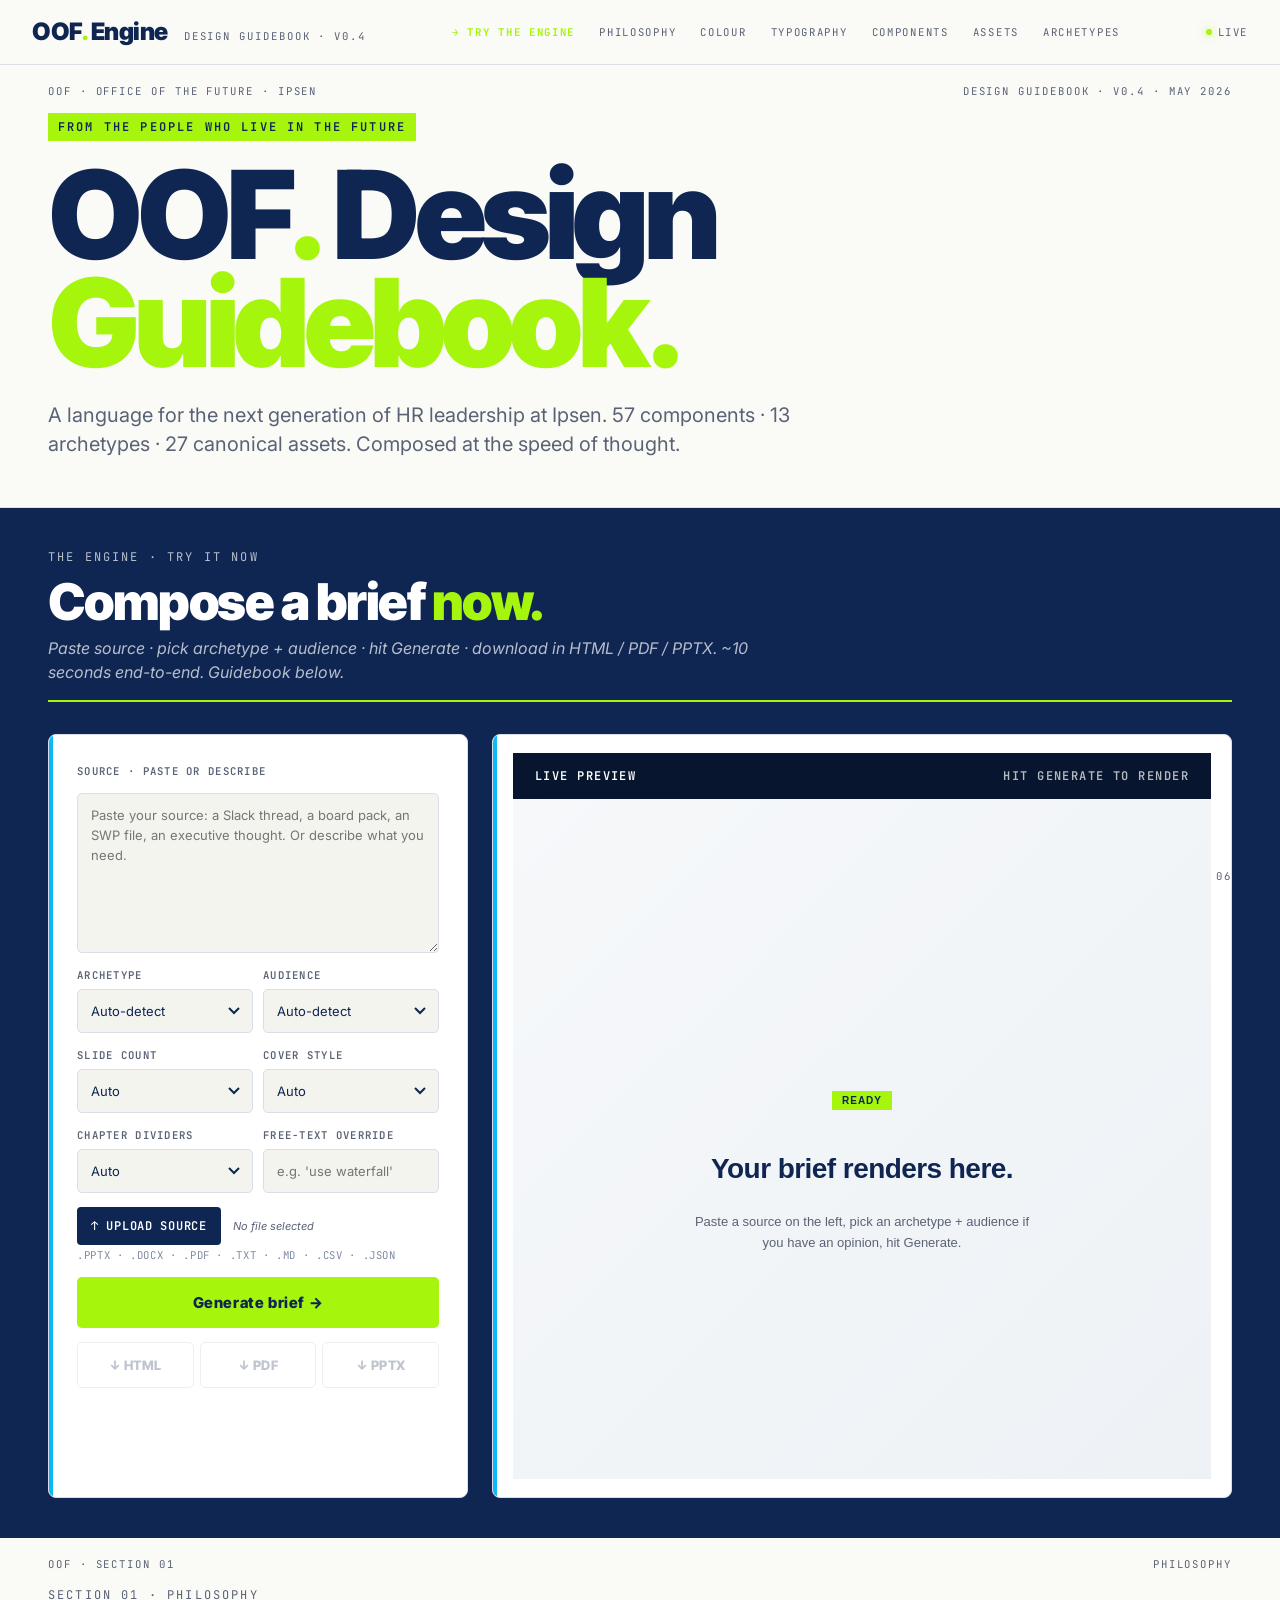
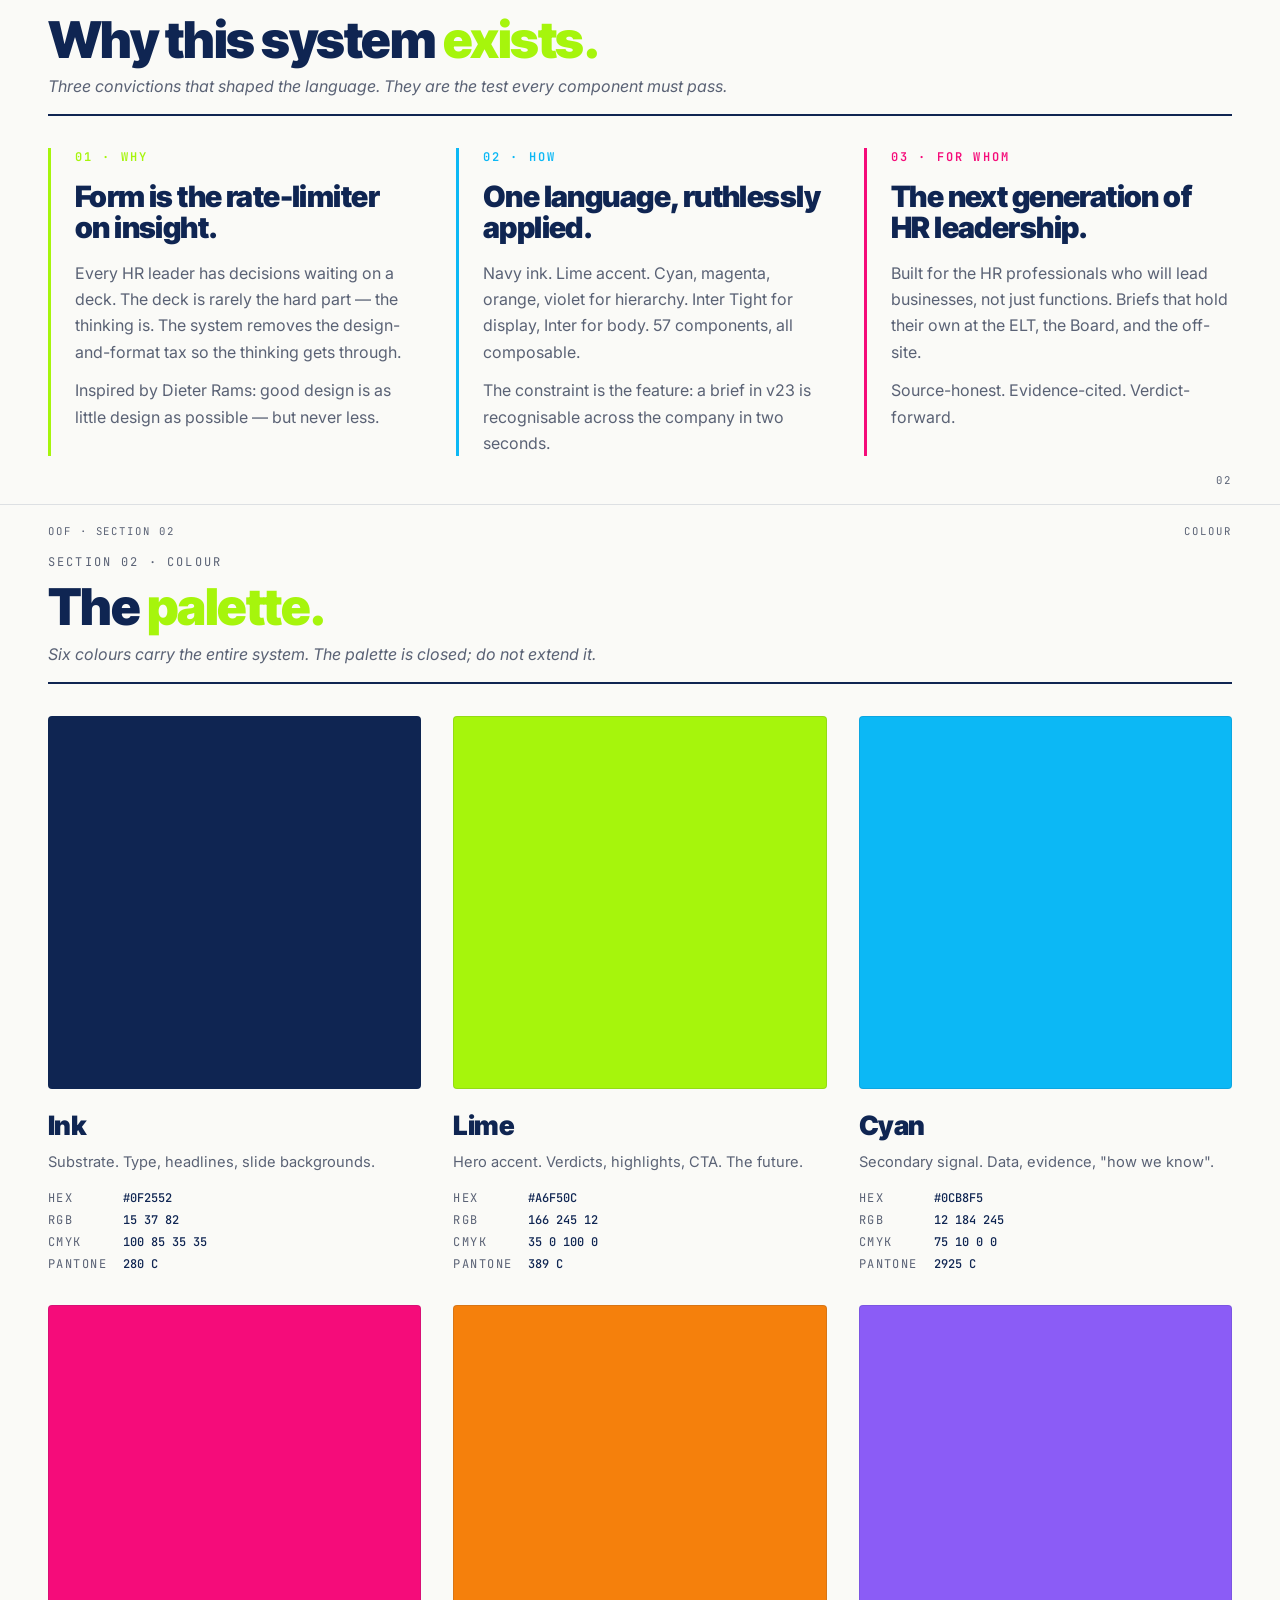
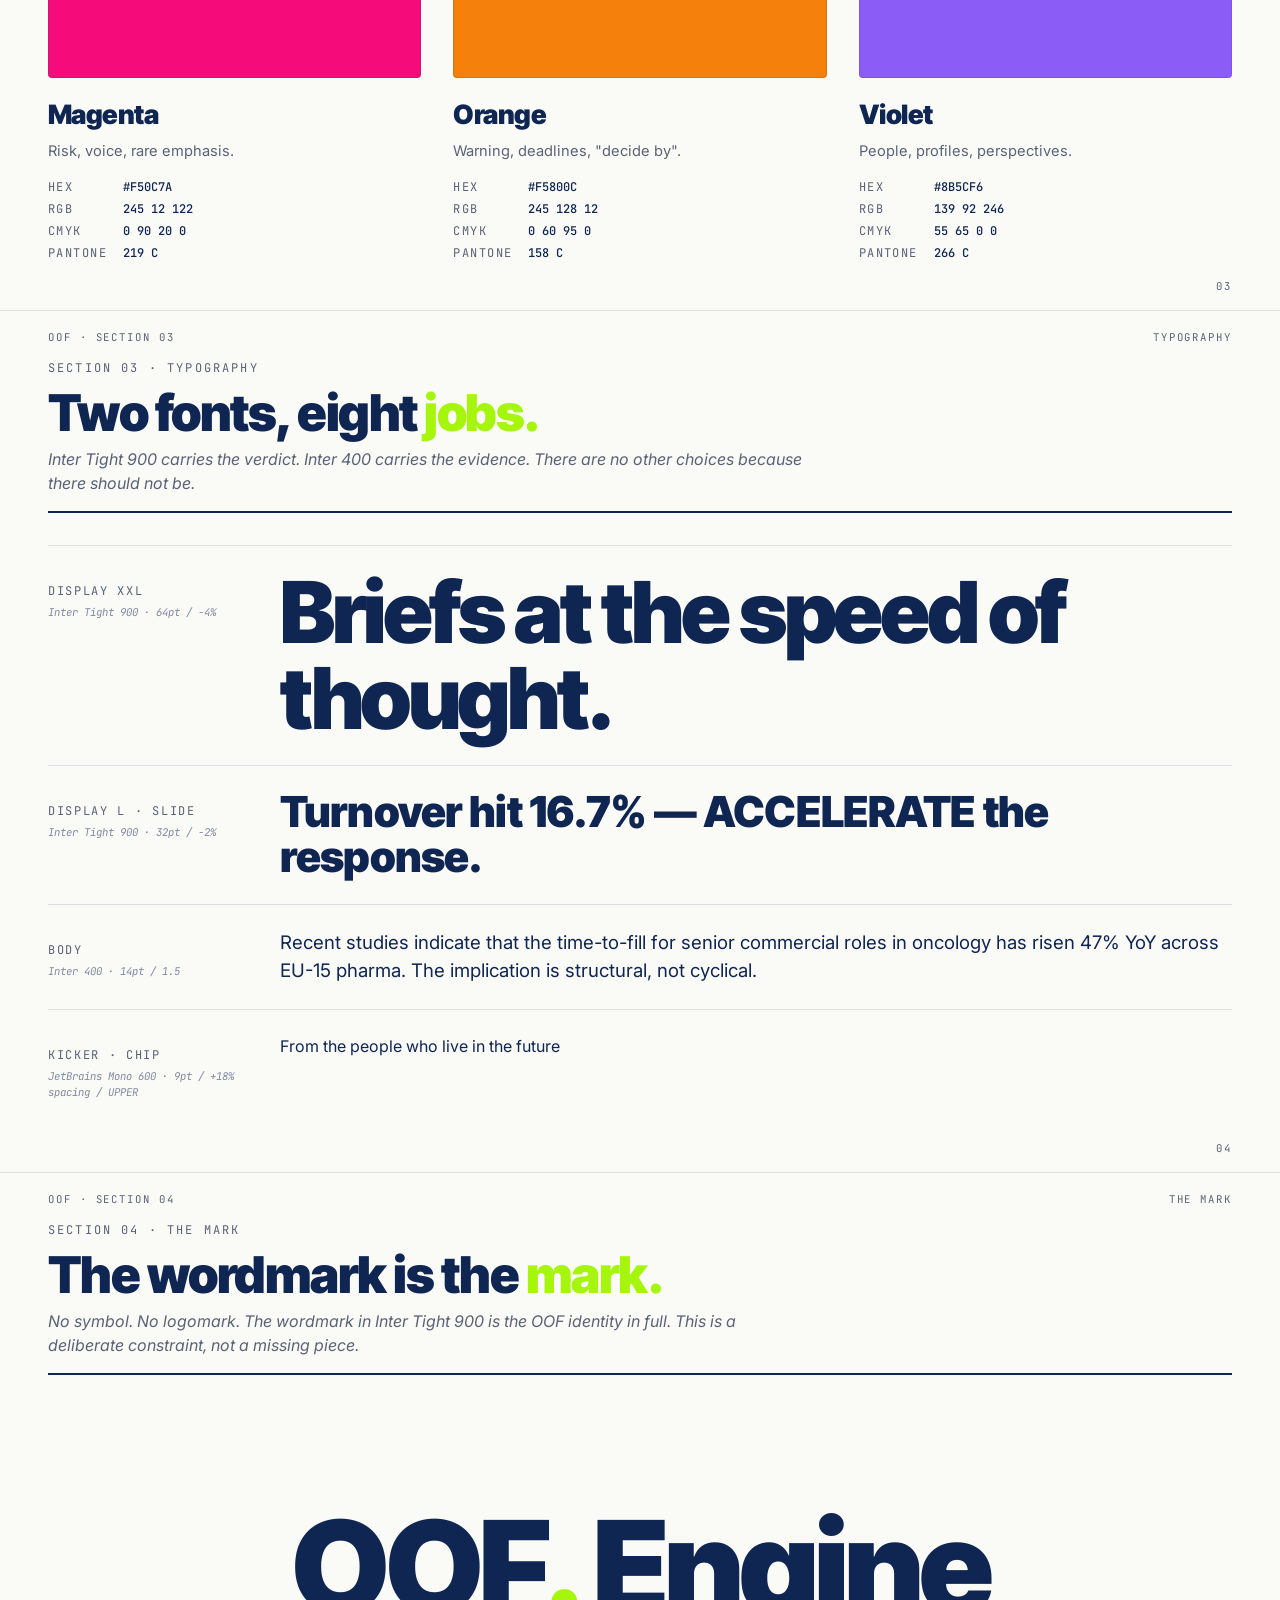
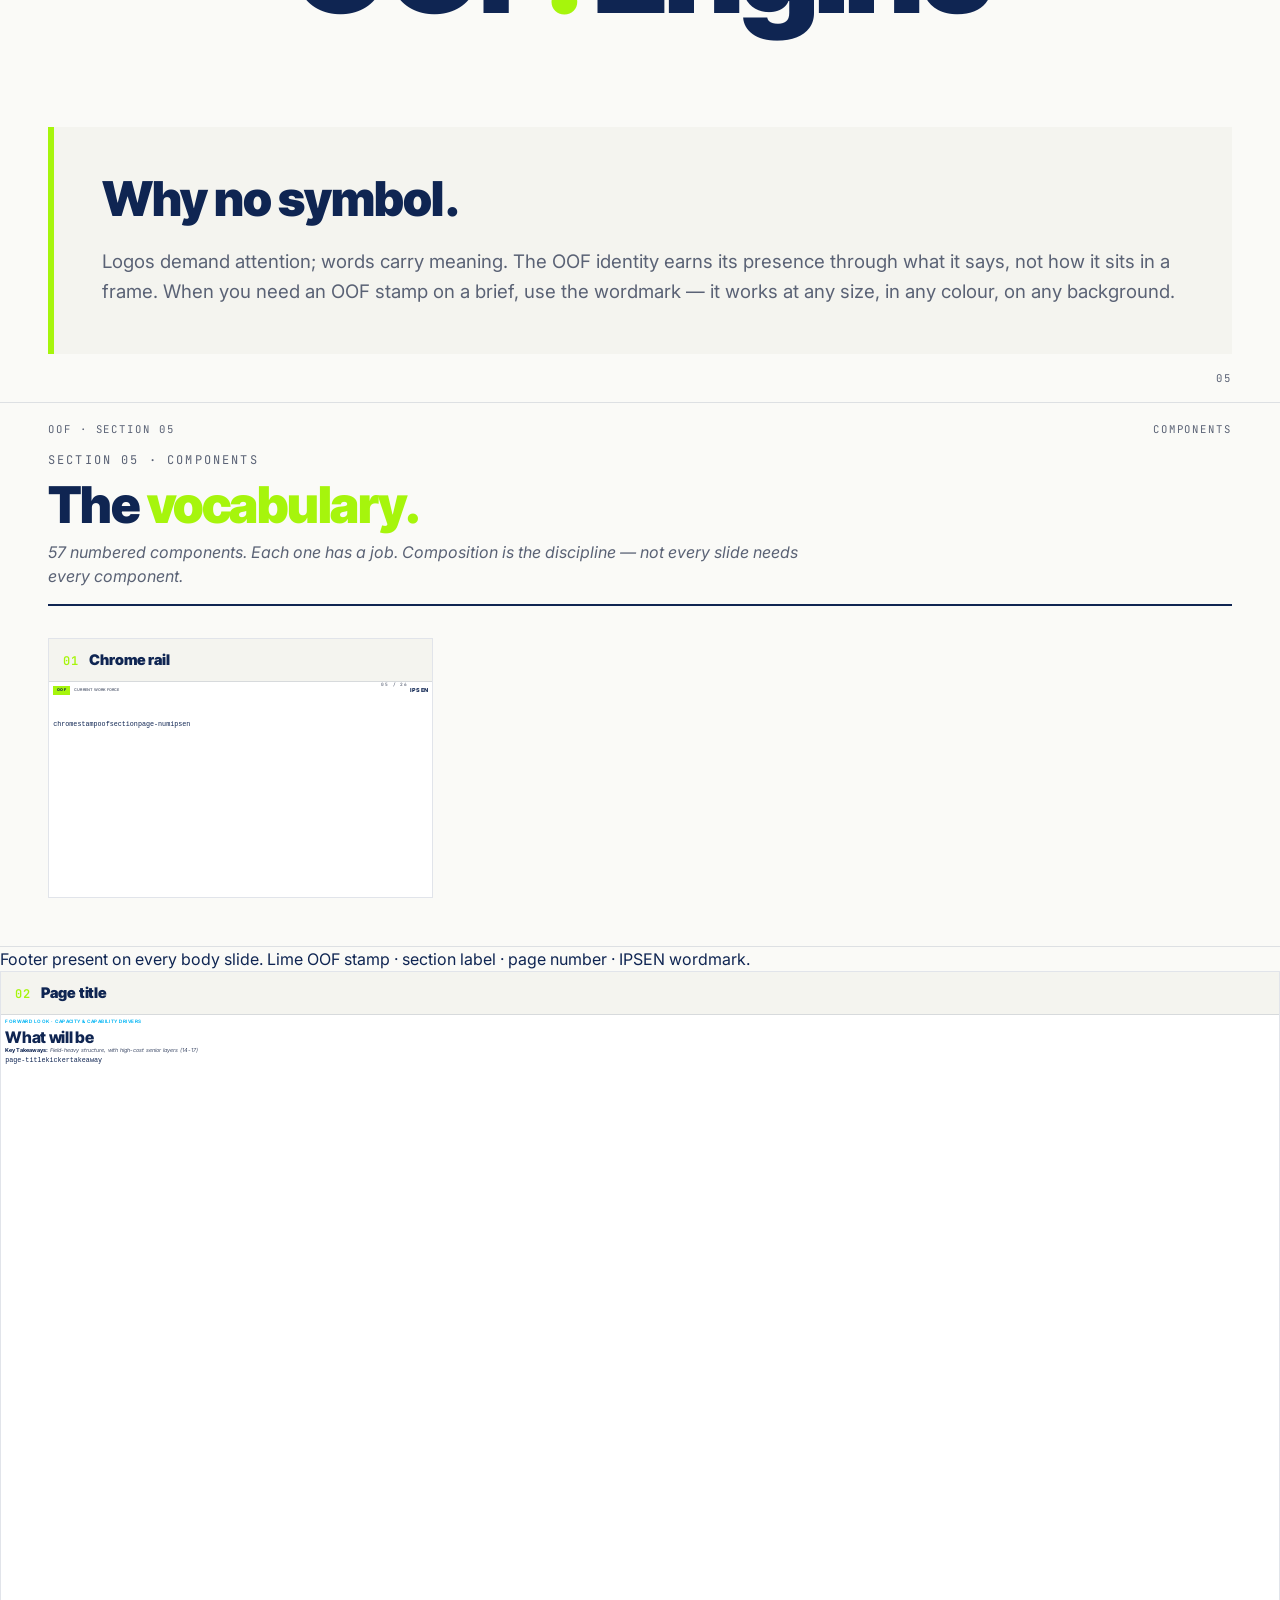
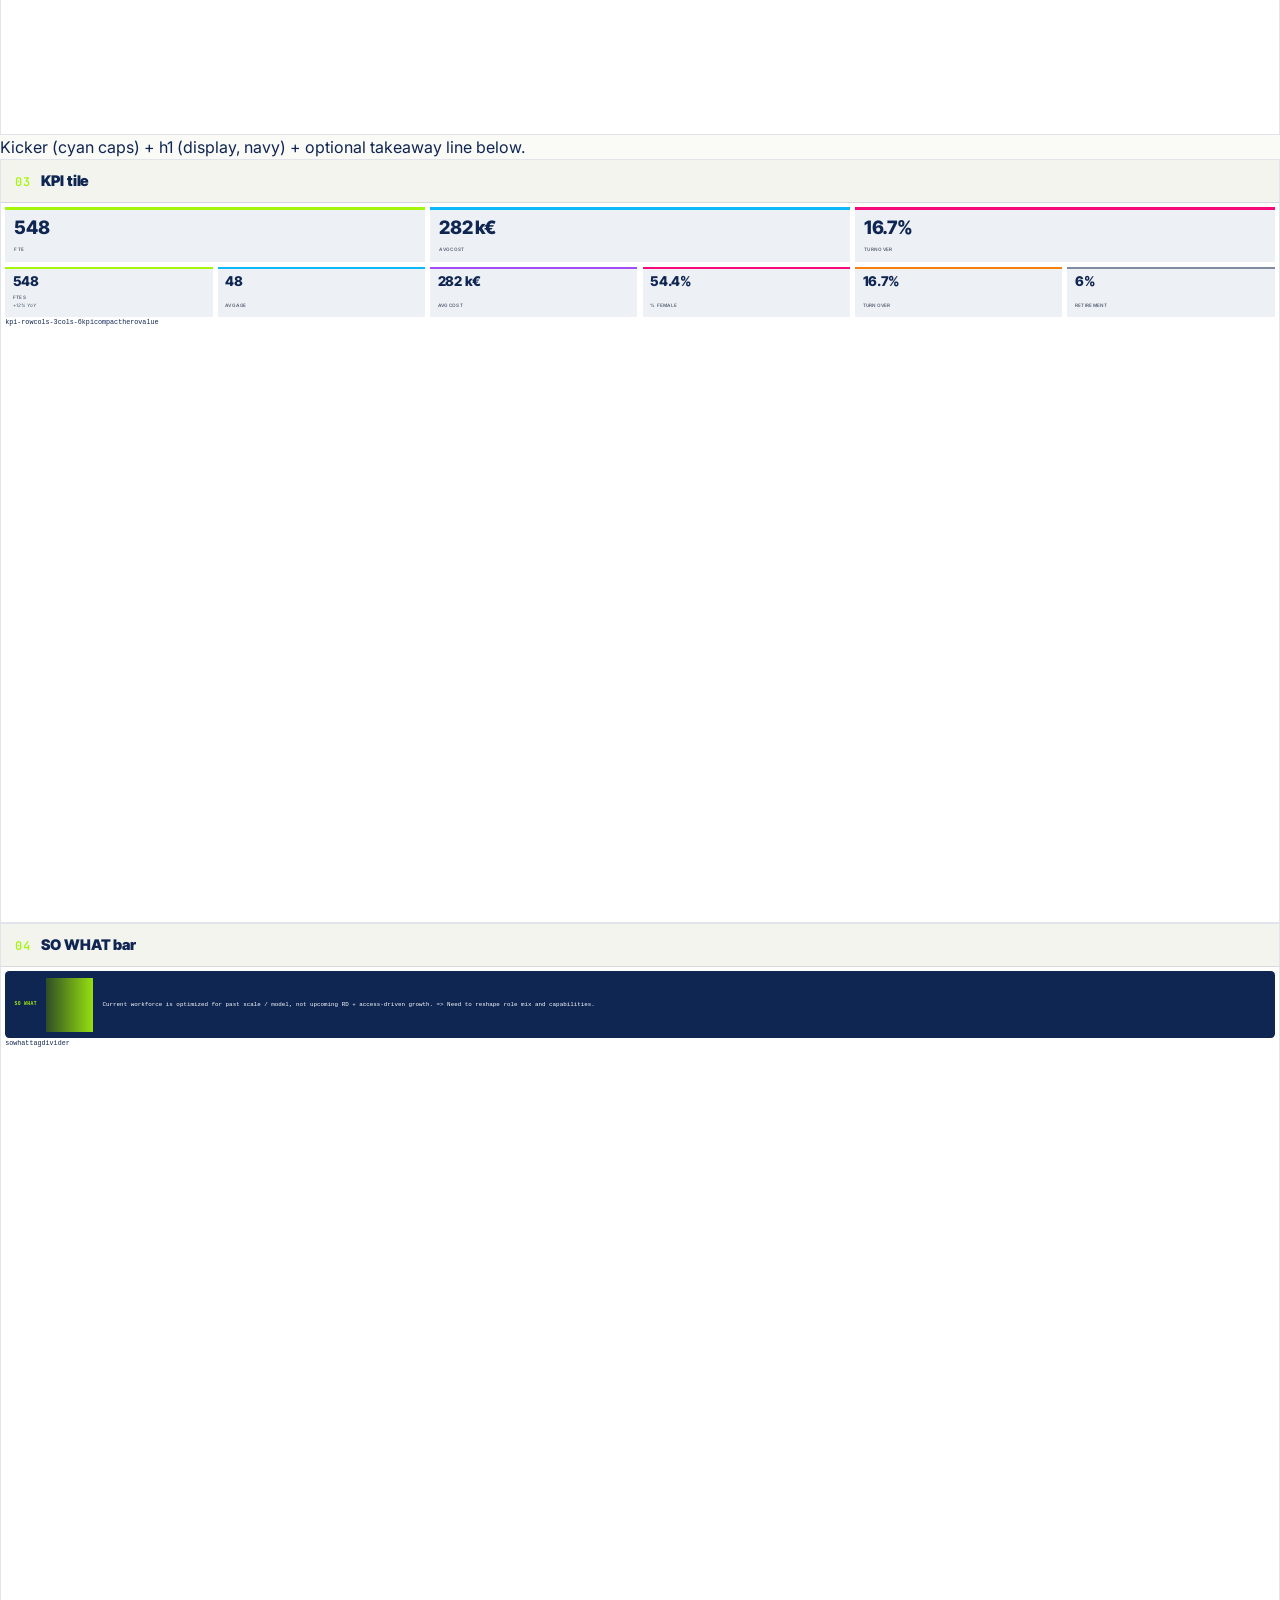
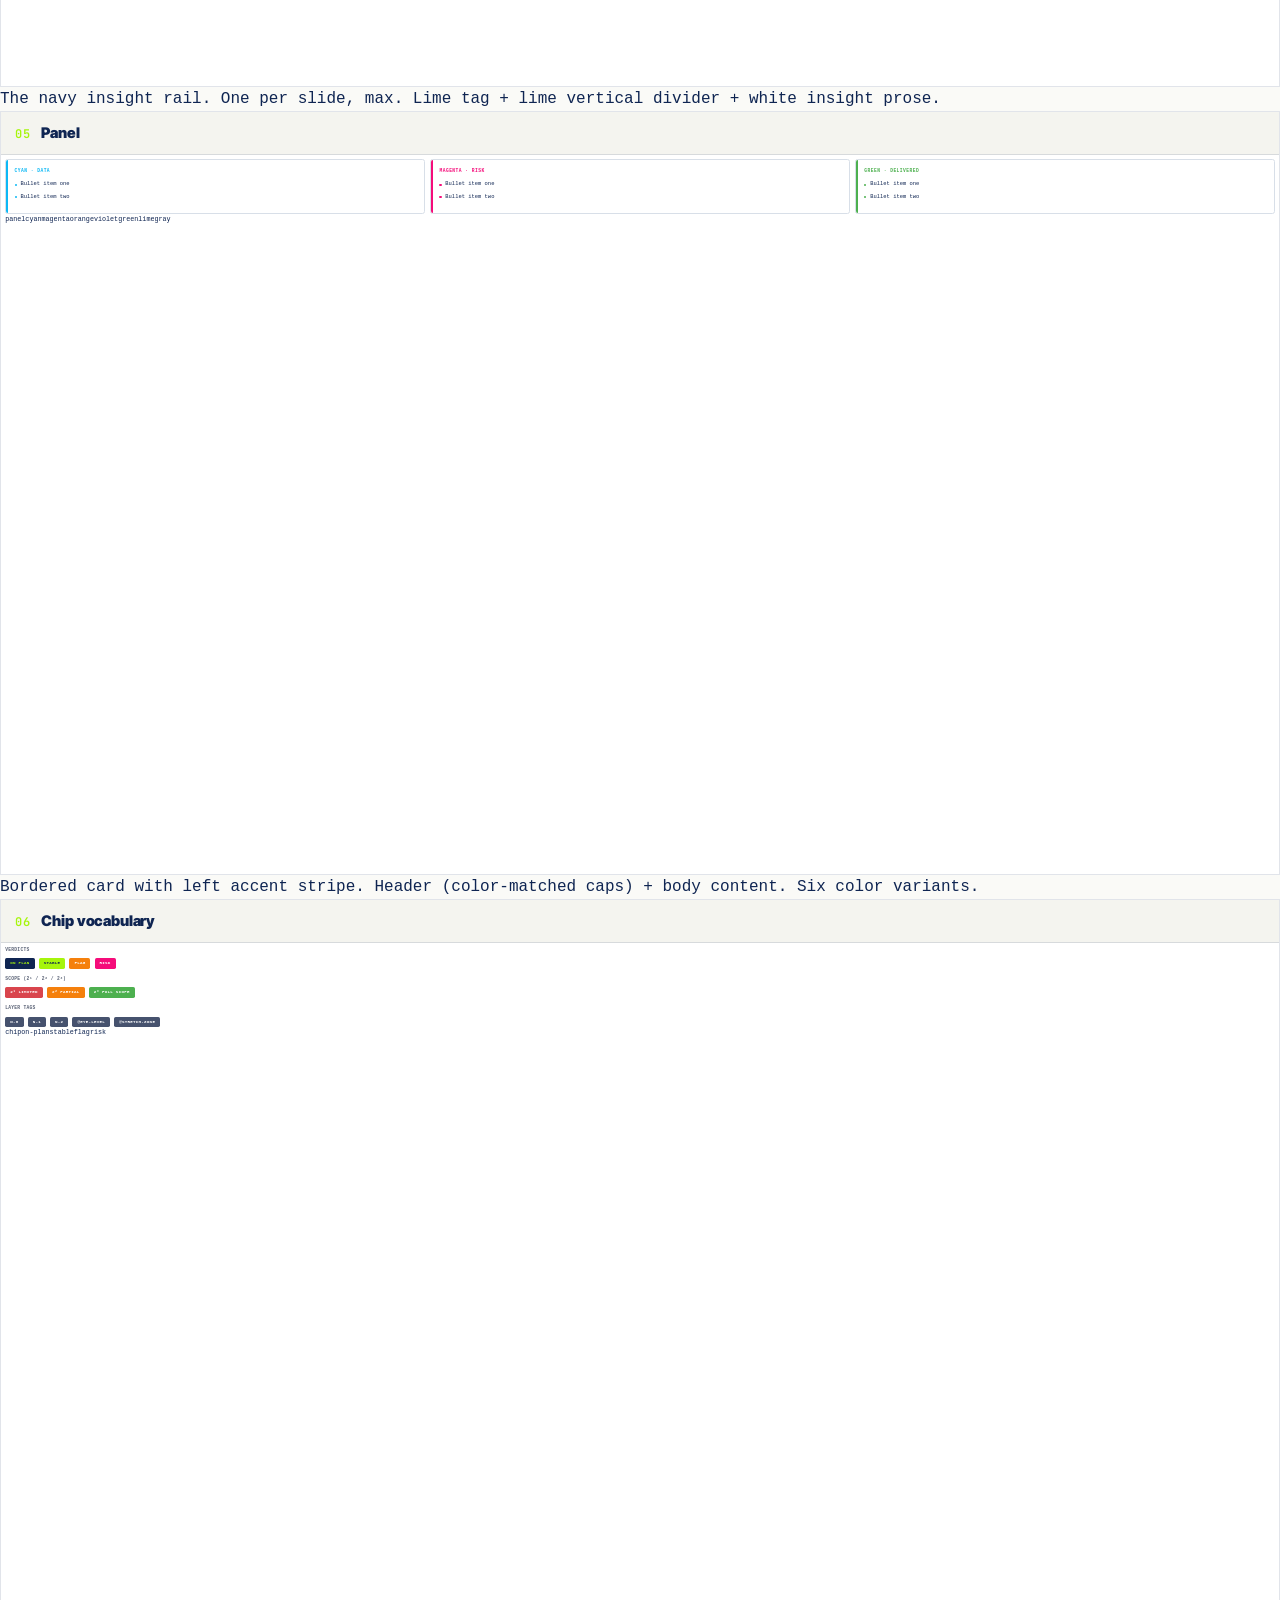
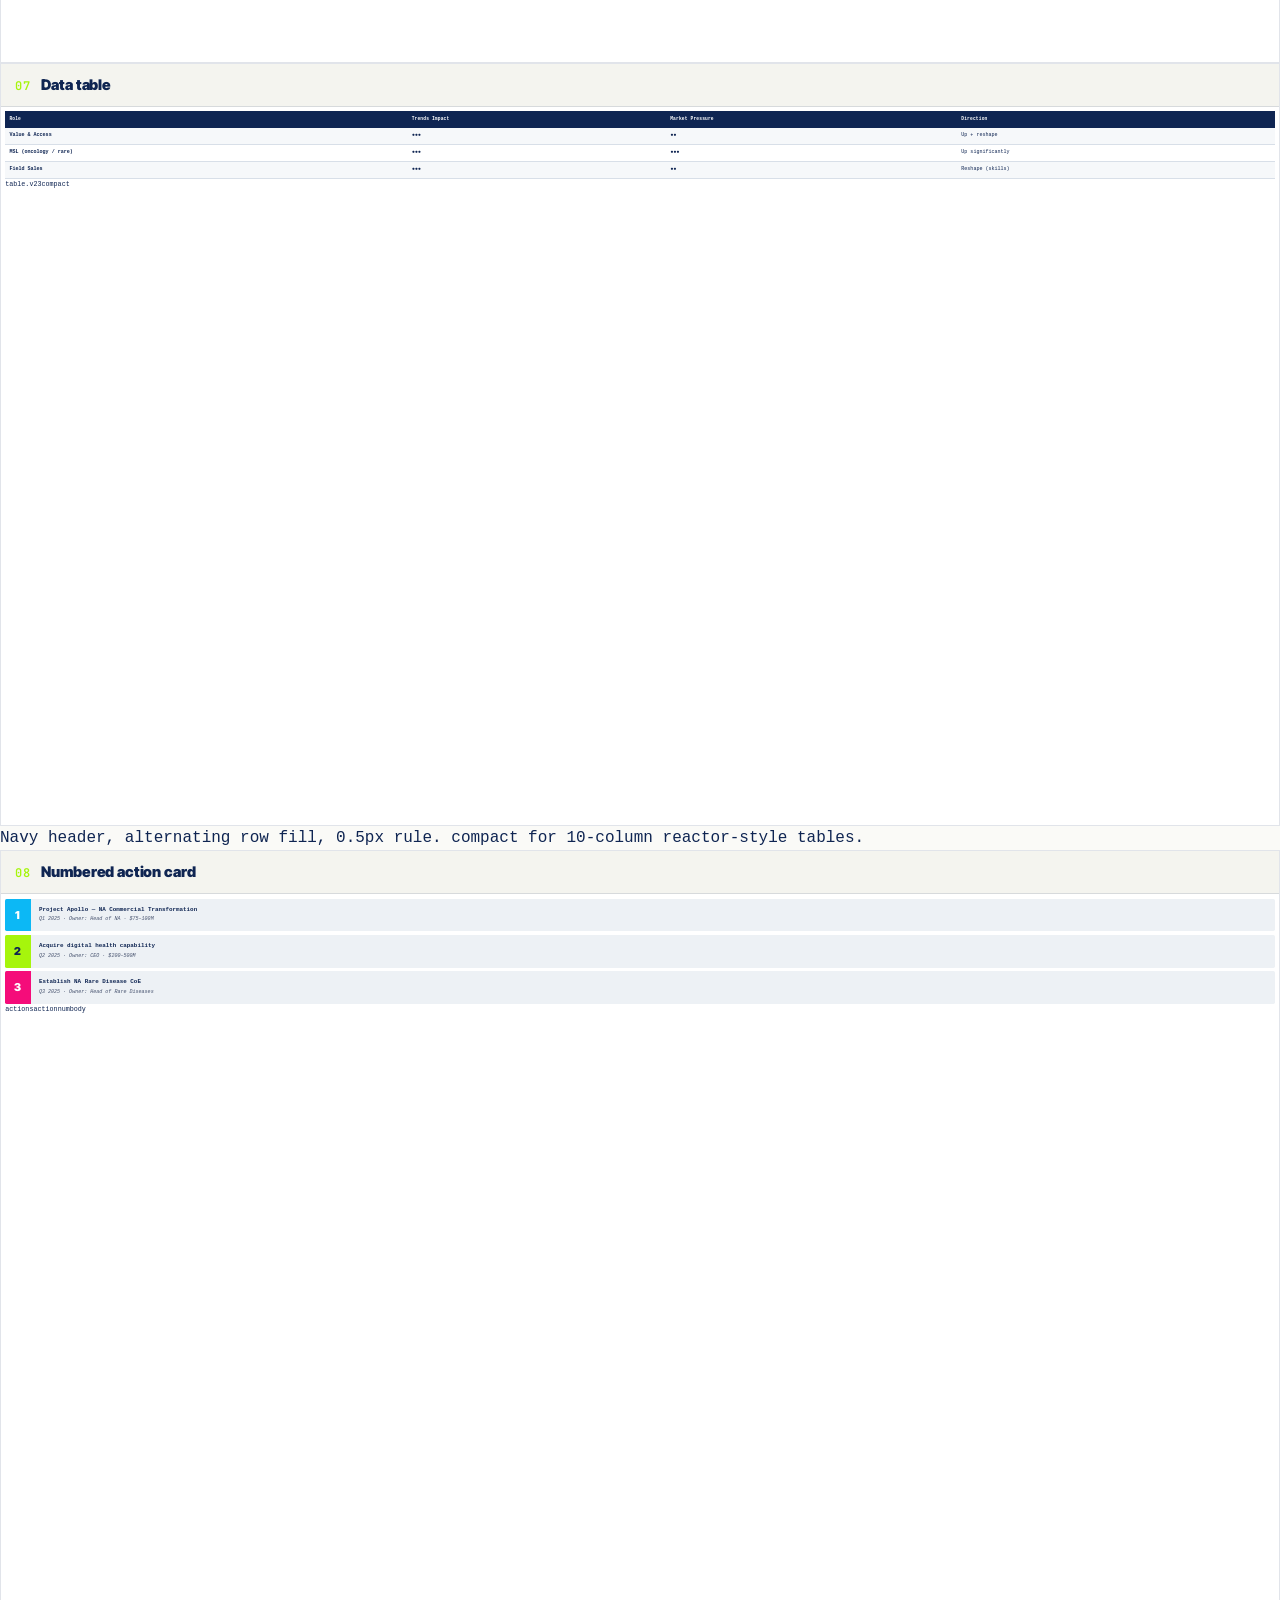
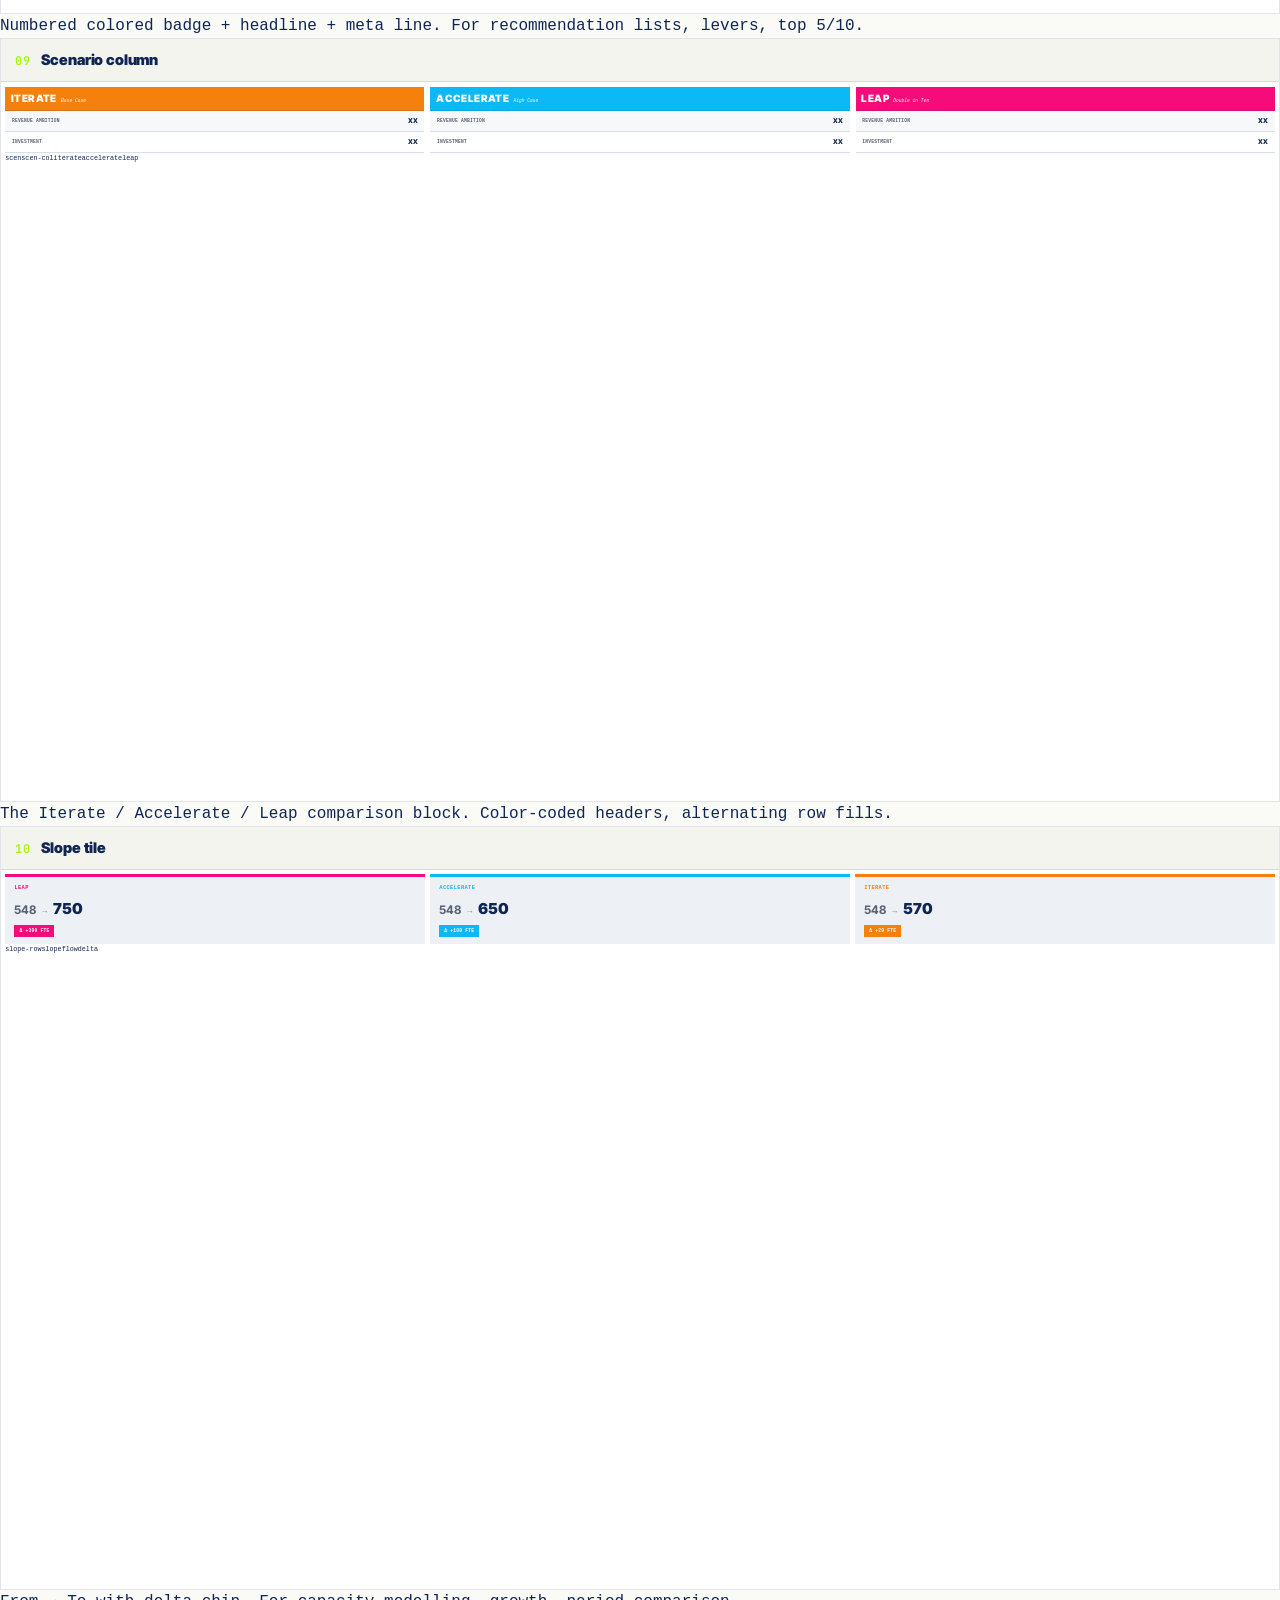
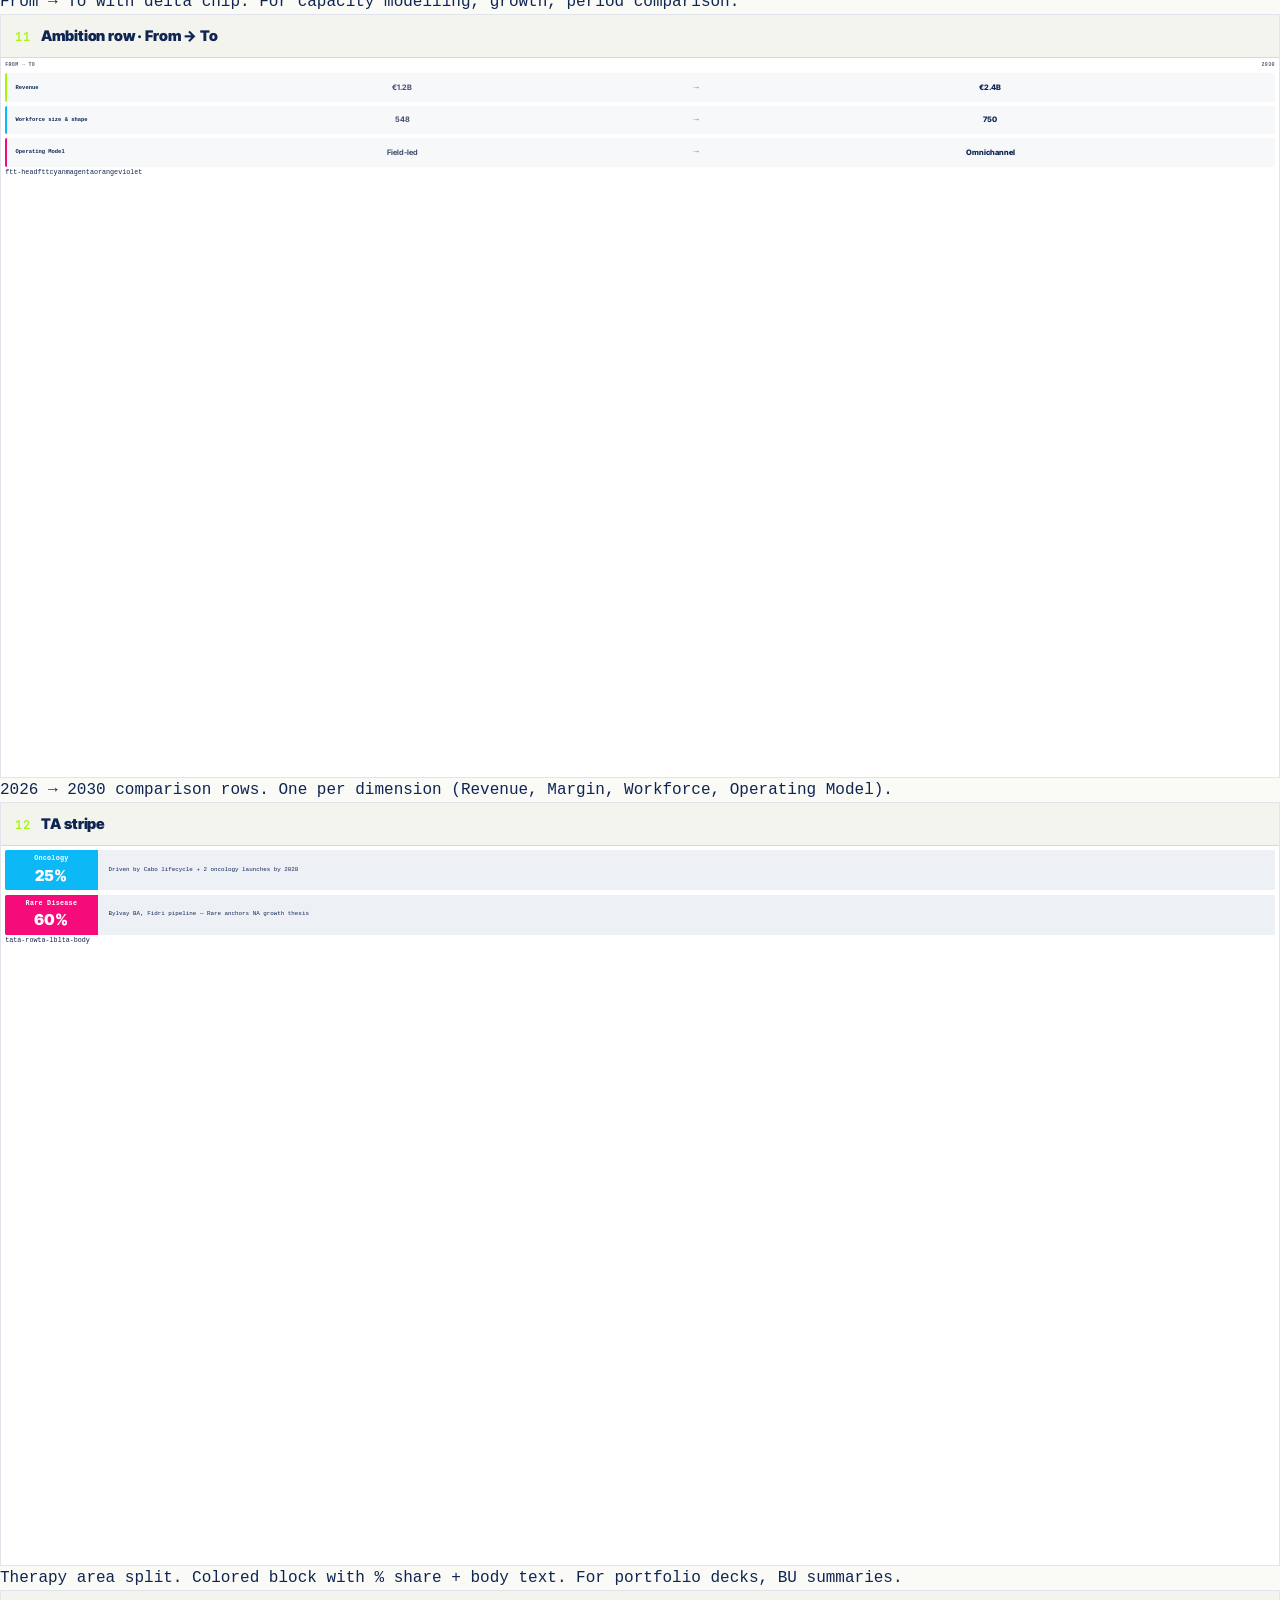
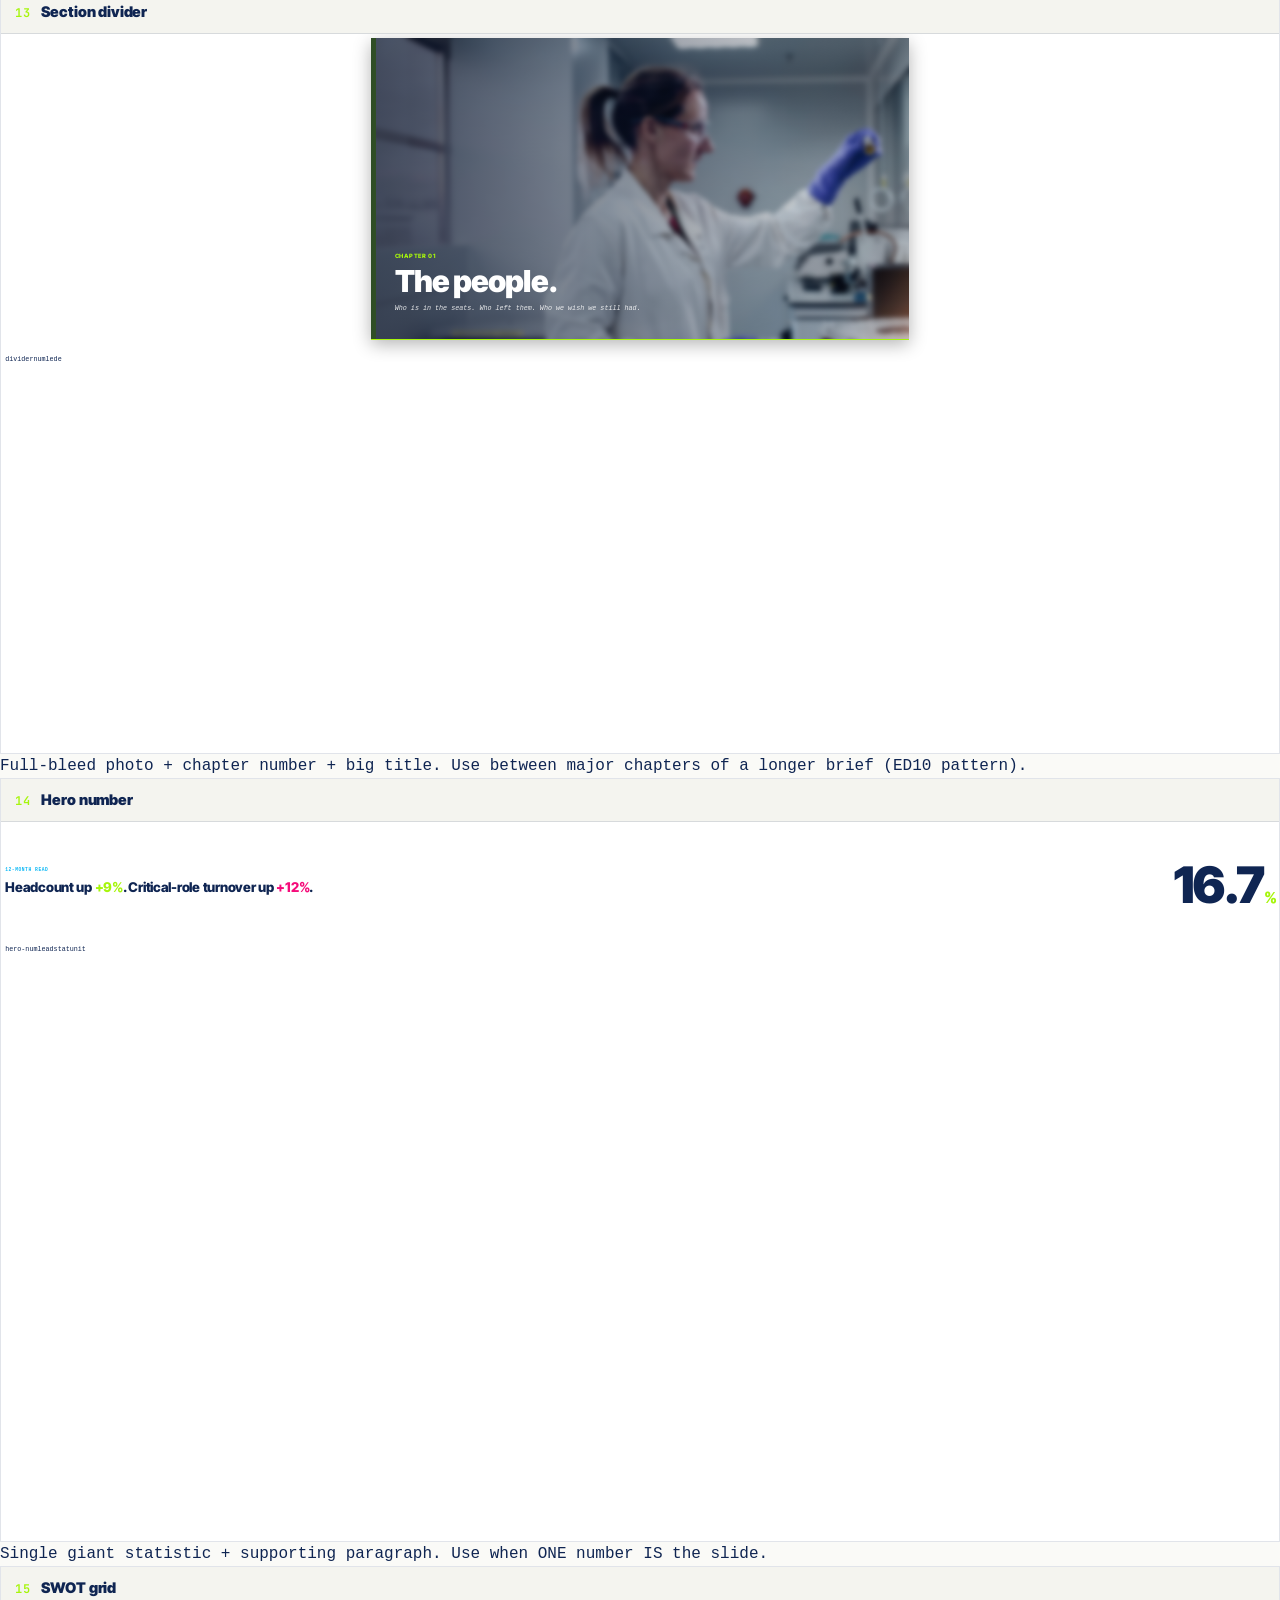
==== commit 20831596: "v0.4.2 · tighten landing · 3-col components · denser archetypes + assets · drop hero meta block" ====
--- a/index.html
+++ b/index.html
@@ -59,67 +59,51 @@
   /* ============== PAGE FRAME ============== */
   section.page {
     max-width: 1280px; margin: 0 auto;
-    padding: 80px 60px;
+    padding: 48px 48px;
     position: relative;
     border-bottom: 1px solid var(--rule-thin);
   }
   section.page:last-child { border-bottom: none; }
   .corner-tl {
-    position: absolute; top: 28px; left: 60px;
+    position: absolute; top: 18px; left: 48px;
     font-family: var(--mono); font-size: 8pt;
     color: var(--gray-d); letter-spacing: 0.18em; text-transform: uppercase;
   }
   .corner-tr {
-    position: absolute; top: 28px; right: 60px;
+    position: absolute; top: 18px; right: 48px;
     font-family: var(--mono); font-size: 8pt;
     color: var(--gray-d); letter-spacing: 0.18em; text-transform: uppercase;
   }
   .page-num {
-    position: absolute; bottom: 28px; right: 60px;
+    position: absolute; bottom: 16px; right: 48px;
     font-family: var(--mono); font-size: 8pt;
     color: var(--gray-d); letter-spacing: 0.18em;
   }
 
   /* ============== HERO ============== */
   .hero {
-    min-height: 80vh;
-    display: flex; flex-direction: column; justify-content: space-between;
-    padding-top: 120px; padding-bottom: 80px;
+    padding-top: 64px; padding-bottom: 40px;
   }
   .hero .kicker {
     display: inline-block; background: var(--lime); color: var(--ink);
     padding: 5px 10px; font-family: var(--mono); font-size: 9pt;
     font-weight: 600; letter-spacing: 0.18em; text-transform: uppercase;
-    margin-bottom: 32px;
+    margin-bottom: 20px;
   }
   .hero h1 {
     font-family: 'Inter Tight', sans-serif; font-weight: 900;
-    font-size: 120pt; line-height: 0.86; letter-spacing: -0.045em;
+    font-size: 92pt; line-height: 0.88; letter-spacing: -0.045em;
     color: var(--ink);
   }
   .hero h1 .l { color: var(--lime); }
   .hero .lede {
-    font-size: 18pt; color: var(--gray-d); line-height: 1.45;
-    margin-top: 40px; max-width: 880px; font-weight: 400;
-  }
-  .hero .meta-block {
-    display: grid; grid-template-columns: repeat(4, 1fr);
-    gap: 24px; padding-top: 24px; margin-top: 60px;
-    border-top: 1px solid var(--ink);
-  }
-  .hero .meta-block .item .k {
-    font-family: var(--mono); font-size: 8pt;
-    letter-spacing: 0.18em; text-transform: uppercase;
-    color: var(--gray-d); margin-bottom: 4px;
-  }
-  .hero .meta-block .item .v {
-    font-family: 'Inter Tight', sans-serif; font-weight: 800;
-    font-size: 14pt; color: var(--ink);
+    font-size: 15pt; color: var(--gray-d); line-height: 1.45;
+    margin-top: 24px; max-width: 760px; font-weight: 400;
   }
 
   /* ============== SECTION HEADERS ============== */
   .section-header {
-    margin-bottom: 56px; padding-bottom: 20px;
+    margin-bottom: 32px; padding-bottom: 16px;
     border-bottom: 2px solid var(--ink);
   }
   .section-header .num {
@@ -129,13 +113,13 @@
   }
   .section-header h2 {
     font-family: 'Inter Tight', sans-serif; font-weight: 900;
-    font-size: 56pt; line-height: 0.95; letter-spacing: -0.03em;
+    font-size: 38pt; line-height: 0.95; letter-spacing: -0.03em;
     color: var(--ink);
   }
   .section-header h2 .l { color: var(--lime); }
   .section-header .lede {
-    font-size: 14pt; color: var(--gray-d); line-height: 1.5;
-    margin-top: 20px; max-width: 880px; font-style: italic;
+    font-size: 12pt; color: var(--gray-d); line-height: 1.5;
+    margin-top: 10px; max-width: 760px; font-style: italic;
   }
 
   /* ============== PHILOSOPHY ============== */
@@ -230,35 +214,44 @@
 
   /* ============== COMPONENT GRID ============== */
   .comp-grid {
-    display: grid; grid-template-columns: repeat(2, 1fr); gap: 24px;
+    display: grid; grid-template-columns: repeat(3, 1fr); gap: 14px;
   }
   .comp-card {
     background: white;
     border: 1px solid var(--rule-thin);
     overflow: hidden;
+    display: flex; flex-direction: column;
   }
   .comp-card header {
-    display: flex; align-items: baseline; gap: 12px;
-    padding: 16px 20px; border-bottom: 1px solid var(--rule-thin);
-    background: var(--paper-2);
+    display: flex; align-items: baseline; gap: 10px;
+    padding: 10px 14px; border-bottom: 1px solid var(--rule-thin);
+    background: var(--paper-2); flex-shrink: 0;
   }
   .comp-card .comp-num {
-    font-family: var(--mono); font-weight: 600; font-size: 11pt;
+    font-family: var(--mono); font-weight: 600; font-size: 9pt;
     color: var(--lime); letter-spacing: 0.1em;
   }
   .comp-card .comp-name {
     font-family: 'Inter Tight', sans-serif; font-weight: 900;
-    font-size: 14pt; letter-spacing: -0.01em; color: var(--ink);
+    font-size: 11pt; letter-spacing: -0.01em; color: var(--ink);
+  }
+  /* Demo container: fixed 16:9 with scaled inner content */
+  .comp-demo-wrap {
+    position: relative; width: 100%; aspect-ratio: 16 / 9;
+    background: white; overflow: hidden;
   }
   .comp-card .comp-demo {
-    padding: 20px; max-height: 340px; overflow: hidden;
+    position: absolute; inset: 0;
+    padding: 10px; overflow: hidden;
     background: white;
-    transform: scale(0.85); transform-origin: top left; width: 117%;
-  }
+    zoom: 0.42;
+  }
+  /* Drop the inline description — too noisy in dense grid */
+  .comp-card .comp-desc { display: none; }
 
   /* ============== ASSET GRID ============== */
   .asset-grid {
-    display: grid; grid-template-columns: repeat(4, 1fr); gap: 18px;
+    display: grid; grid-template-columns: repeat(6, 1fr); gap: 10px;
   }
   .asset-card { background: white; border: 1px solid var(--rule-thin); }
   .asset-card .asset-thumb {
@@ -267,48 +260,53 @@
     border-bottom: 1px solid var(--rule-thin);
   }
   .asset-card.icon .asset-thumb {
-    display: flex; align-items: center; justify-content: center; padding: 32px;
+    display: flex; align-items: center; justify-content: center; padding: 18px;
     background: var(--paper-2);
   }
   .asset-card.icon .asset-thumb img { width: 100%; height: 100%; object-fit: contain; }
   .asset-card .asset-name {
-    font-family: var(--mono); font-size: 9pt;
-    color: var(--gray-d); padding: 10px 14px;
-  }
+    font-family: var(--mono); font-size: 7.5pt;
+    color: var(--gray-d); padding: 6px 8px;
+  }
+  .asset-section-h {
+    font-family: 'Inter Tight'; font-weight: 900; font-size: 14pt;
+    margin: 18px 0 10px; color: var(--ink);
+  }
+  .asset-section-h:first-child { margin-top: 0; }
 
   /* ============== ARCHETYPE GRID ============== */
   .arch-grid {
-    display: grid; grid-template-columns: repeat(3, 1fr); gap: 20px;
+    display: grid; grid-template-columns: repeat(4, 1fr); gap: 12px;
   }
   .arch-card {
-    background: white; border: 1px solid var(--rule-thin); padding: 28px;
-    border-top: 4px solid var(--lime);
+    background: white; border: 1px solid var(--rule-thin); padding: 16px;
+    border-top: 3px solid var(--lime);
   }
   .arch-card:nth-child(2n) { border-top-color: var(--cyan); }
   .arch-card:nth-child(3n) { border-top-color: var(--magenta); }
   .arch-card:nth-child(5n) { border-top-color: var(--orange); }
   .arch-card:nth-child(7n) { border-top-color: var(--violet); }
-  .arch-card .arch-meta { margin-bottom: 14px; }
+  .arch-card .arch-meta { margin-bottom: 8px; }
   .arch-card .arch-kind {
-    display: inline-block; padding: 3px 8px;
-    font-family: var(--mono); font-size: 7.5pt; font-weight: 600;
+    display: inline-block; padding: 2px 6px;
+    font-family: var(--mono); font-size: 7pt; font-weight: 600;
     letter-spacing: 0.12em; text-transform: uppercase; color: var(--gray-d);
     background: var(--paper-2);
   }
   .arch-card h3 {
     font-family: 'Inter Tight', sans-serif; font-weight: 900;
-    font-size: 20pt; letter-spacing: -0.02em; color: var(--ink); margin-bottom: 10px;
-  }
-  .arch-card .arch-when { font-size: 11pt; color: var(--gray-d); margin-bottom: 12px; }
+    font-size: 14pt; letter-spacing: -0.02em; color: var(--ink); margin-bottom: 6px;
+  }
+  .arch-card .arch-when { font-size: 10pt; color: var(--gray-d); margin-bottom: 8px; line-height: 1.4; }
   .arch-card .arch-shape {
-    font-family: var(--mono); font-size: 9pt; color: var(--ink); line-height: 1.5;
-    background: var(--paper-2); padding: 10px 12px;
+    font-family: var(--mono); font-size: 8pt; color: var(--ink); line-height: 1.45;
+    background: var(--paper-2); padding: 8px 10px;
   }
 
   /* ============== ENGINE SECTION ============== */
   .engine-section {
     background: var(--ink); color: white;
-    padding: 80px 60px;
+    padding: 40px 48px;
   }
   .engine-section .section-header { border-bottom-color: var(--lime); }
   .engine-section .section-header .num,
@@ -400,13 +398,13 @@
     <span class="sub">Design Guidebook · v0.4</span>
   </div>
   <nav>
+    <a href="#engine" style="color: var(--lime); font-weight: 700;">→ Try the engine</a>
     <a href="#philosophy">Philosophy</a>
     <a href="#colour">Colour</a>
     <a href="#typography">Typography</a>
     <a href="#components">Components</a>
     <a href="#assets">Assets</a>
     <a href="#archetypes">Archetypes</a>
-    <a href="#engine">The Engine</a>
   </nav>
   <div class="live"><span class="dot"></span>Live</div>
 </nav>
@@ -414,21 +412,125 @@
 <!-- ============== HERO ============== -->
 <section class="page hero">
   <div class="corner-tl">OOF · Office of the Future · Ipsen</div>
-  <div class="corner-tr">Design Guidebook · Edition 0.4 · 2026</div>
-  <div>
-    <span class="kicker">From the people who live in the future</span>
-    <h1>OOF<br>Design<br><span class="l">Guidebook.</span></h1>
-    <p class="lede">A language for the next generation of HR leadership at Ipsen. 57 components, 13 brief archetypes, 27 canonical assets. Composed by the engine at the speed of thought, rendered at the standard of forever.</p>
-  </div>
-  <div>
-    <div class="meta-block">
-      <div class="item"><div class="k">Document</div><div class="v">OOF · v0.4</div></div>
-      <div class="item"><div class="k">Issued</div><div class="v">May 2026</div></div>
-      <div class="item"><div class="k">Owner</div><div class="v">Office of the Future</div></div>
-      <div class="item"><div class="k">Status</div><div class="v">Live</div></div>
-    </div>
-  </div>
-  <div class="page-num">01</div>
+  <div class="corner-tr">Design Guidebook · v0.4 · May 2026</div>
+  <span class="kicker">From the people who live in the future</span>
+  <h1>OOF<span class="l">.</span> Design <span class="l">Guidebook.</span></h1>
+  <p class="lede">A language for the next generation of HR leadership at Ipsen. 57 components · 13 archetypes · 27 canonical assets. Composed at the speed of thought.</p>
+</section>
+
+<!-- ============== ENGINE (top placement — try it first) ============== -->
+<section class="engine-section" id="engine">
+  <div class="section-header">
+    <div class="num">The Engine · Try it now</div>
+    <h2>Compose a brief <span class="l">now.</span></h2>
+    <p class="lede">Paste source · pick archetype + audience · hit Generate · download in HTML / PDF / PPTX. ~10 seconds end-to-end. Guidebook below.</p>
+  </div>
+  <div class="engine">
+    <div class="panel controls">
+      <div class="label">Source · paste or describe</div>
+      <textarea id="input" placeholder="Paste your source: a Slack thread, a board pack, an SWP file, an executive thought. Or describe what you need."></textarea>
+
+      <div class="steering-row">
+        <div class="field">
+          <div class="label">Archetype</div>
+          <select id="archetype">
+            <option value="auto">Auto-detect</option>
+            <option value="exec_brief">Executive Brief</option>
+<option value="elt_preread">ELT Pre-Read</option>
+<option value="analytical_dashboard">Analytical Dashboard</option>
+<option value="strategy_narrative">Strategy Narrative</option>
+<option value="project_briefing">Project Briefing</option>
+<option value="working_session">Working Session</option>
+<option value="point_of_view">Point of View</option>
+<option value="conviction_memo">Conviction Memo</option>
+<option value="transformation_story">Transformation Story</option>
+<option value="strategic_choice">Strategic Choice</option>
+<option value="first_90_days">First 90 Days</option>
+<option value="search_brief">Search Brief</option>
+<option value="field_pulse">Field Pulse</option>
+          </select>
+        </div>
+        <div class="field">
+          <div class="label">Audience</div>
+          <select id="audience">
+            <option value="auto">Auto-detect</option>
+            <option value="elt">ELT</option>
+<option value="hrlt">HRLT</option>
+<option value="chro">CHRO</option>
+<option value="team">Project team</option>
+<option value="board">Board</option>
+          </select>
+        </div>
+      </div>
+
+      <div class="steering-row">
+        <div class="field">
+          <div class="label">Slide count</div>
+          <select id="slide_count">
+            <option value="auto">Auto</option>
+            <option value="3">3 · Tight</option>
+            <option value="5">5 · Standard</option>
+            <option value="8">8 · Full</option>
+            <option value="12">12 · Deep</option>
+          </select>
+        </div>
+        <div class="field">
+          <div class="label">Cover style</div>
+          <select id="cover_style">
+            <option value="auto">Auto</option>
+            <option value="exec_split">Exec Split · Left text panel + right lab_atmos.jpg photo</option>
+<option value="elt_hero">ELT Hero · Full-bleed photo + 3 discussion prompts overlay</option>
+<option value="park_hero">Park Hero · Full-bleed park_atmos.jpg outdoor</option>
+<option value="gill_window">Gill Window · Full-bleed gill_window.jpg portrait</option>
+<option value="naco">NACO · Exec split with NACO illustration</option>
+<option value="minimal">Minimal · Ink background, no photo</option>
+          </select>
+        </div>
+      </div>
+
+      <div class="steering-row">
+        <div class="field">
+          <div class="label">Chapter dividers</div>
+          <select id="divider_style">
+            <option value="auto">Auto</option>
+            <option value="people">People · lab_atmos.jpg</option>
+<option value="science">Science · science_cell / liver / neuron / petri</option>
+<option value="future">Future · park / garden</option>
+<option value="ed10">ED10 · Premium high-contrast abstract</option>
+          </select>
+        </div>
+        <div class="field">
+          <div class="label">Free-text override</div>
+          <input type="text" id="constraint" placeholder="e.g. 'use waterfall'">
+        </div>
+      </div>
+
+      <div>
+        <div class="file-row">
+          <label class="file-btn">↑ Upload source<input type="file" id="file" accept=".txt,.md,.csv,.json,.pptx,.docx,.pdf" style="display:none;"></label>
+          <span id="file-name">No file selected</span>
+        </div>
+        <div class="file-formats">.pptx · .docx · .pdf · .txt · .md · .csv · .json</div>
+      </div>
+
+      <button id="make" class="btn primary big">Generate brief →</button>
+
+      <div class="downloads">
+        <button id="dl-html" class="btn secondary" disabled>↓ HTML</button>
+        <button id="dl-pdf"  class="btn secondary" disabled>↓ PDF</button>
+        <button id="dl-pptx" class="btn secondary" disabled>↓ PPTX</button>
+      </div>
+      <div id="status" class="status" style="display:none;"></div>
+    </div>
+
+    <div class="panel preview">
+      <div class="preview-bar">
+        <span>Live preview</span>
+        <span id="preview-meta" style="opacity: 0.7;">Hit Generate to render</span>
+      </div>
+      <iframe id="preview" srcdoc="<style>body{font-family:'Inter Tight',sans-serif;color:#46526E;display:flex;flex-direction:column;align-items:center;justify-content:center;height:100vh;margin:0;background:linear-gradient(135deg,#F6F8FA 0%,#EDF1F5 100%);text-align:center;padding:40px}h2{font-size:28px;color:#0F2552;letter-spacing:-0.02em;margin-bottom:14px}p{max-width:340px;font-size:13px;color:#5A6275;line-height:1.6}span{display:inline-block;background:#A6F50C;color:#0F2552;padding:4px 10px;font-size:10px;font-weight:800;letter-spacing:0.1em;margin-bottom:20px}</style><span>READY</span><h2>Your brief renders here.</h2><p>Paste a source on the left, pick an archetype + audience if you have an opinion, hit Generate.</p>"></iframe>
+    </div>
+  </div>
 </section>
 
 <!-- ============== PHILOSOPHY ============== -->
@@ -544,8 +646,7 @@
     <span class="comp-num">01</span>
     <h3 class="comp-name">Chrome rail</h3>
   </header>
-  <div class="comp-demo"><p class="comp-when">Footer present on every body slide. Lime OOF stamp · section label · page number · IPSEN wordmark.</p>
-  <div class="demo" style="background: var(--white); position: relative; height: 80px;">
+  <div class="comp-demo-wrap"><div class="comp-demo"><div class="demo" style="background: var(--white); position: relative; height: 80px;">
     <div class="chrome" style="position: relative; bottom: auto; left: 0; right: 0;">
       <span class="stamp"><span class="oof">OOF</span><span class="section">Current Workforce</span></span>
       <span class="right"><span class="page-num">05 / 26</span><span class="ipsen">IPSEN</span></span>
@@ -555,7 +656,8 @@
 </section>
 
 <!-- PAGE TITLE -->
-<section id="page-title"></div>
+<section id="page-title"></div></div>
+  <div class="comp-desc"><p>Footer present on every body slide. Lime OOF stamp · section label · page number · IPSEN wordmark.</p></div>
 </article>
 
 <article class="comp-card" id="c02">
@@ -563,8 +665,7 @@
     <span class="comp-num">02</span>
     <h3 class="comp-name">Page title</h3>
   </header>
-  <div class="comp-demo"><p class="comp-when">Kicker (cyan caps) + h1 (display, navy) + optional takeaway line below.</p>
-  <div class="demo">
+  <div class="comp-demo-wrap"><div class="comp-demo"><div class="demo">
     <div class="page-title" style="padding: 0;">
       <div class="kicker">Forward Look · Capacity &amp; Capability Drivers</div>
       <h1>What will be</h1>
@@ -575,7 +676,8 @@
 </section>
 
 <!-- KPI TILE -->
-<section id="kpi"></div>
+<section id="kpi"></div></div>
+  <div class="comp-desc"><p>Kicker (cyan caps) + h1 (display, navy) + optional takeaway line below.</p></div>
 </article>
 
 <article class="comp-card" id="c03">
@@ -583,8 +685,7 @@
     <span class="comp-num">03</span>
     <h3 class="comp-name">KPI tile</h3>
   </header>
-  <div class="comp-demo"><p class="comp-when">Workhorse stat block. Color top accent encodes meaning. Rows of 3 (hero) or 6 (compact).</p>
-  <div class="demo">
+  <div class="comp-demo-wrap"><div class="comp-demo"><div class="demo">
     <div class="kpi-row cols-3" style="padding: 0;">
       <div class="kpi lime"><div class="value">548</div><div class="label">FTE</div></div>
       <div class="kpi cyan"><div class="value">282 k€</div><div class="label">Avg cost</div></div>
@@ -599,7 +700,8 @@
       <div class="kpi gray compact"><div class="value">6%</div><div class="label">Retirement</div></div>
     </div>
   </div>
-  <code class="classes">kpi-row</code><code class="classes">cols-3</code><code class="classes">cols-6</code><code class="classes">kpi</code><code class="classes">compact</code><code class="classes">hero</code><code class="classes">value</code><code class="classes"</div>
+  <code class="classes">kpi-row</code><code class="classes">cols-3</code><code class="classes">cols-6</code><code class="classes">kpi</code><code class="classes">compact</code><code class="classes">hero</code><code class="classes">value</code><code class="classes"</div></div>
+  <div class="comp-desc"><p>Workhorse stat block. Color top accent encodes meaning. Rows of 3 (hero) or 6 (compact).</p></div>
 </article>
 
 <article class="comp-card" id="c04">
@@ -607,8 +709,7 @@
     <span class="comp-num">04</span>
     <h3 class="comp-name">SO WHAT bar</h3>
   </header>
-  <div class="comp-demo"><p class="comp-when">The navy insight rail. One per slide, max. Lime tag + lime vertical divider + white insight prose.</p>
-  <div class="demo">
+  <div class="comp-demo-wrap"><div class="comp-demo"><div class="demo">
     <div class="sowhat" style="position: relative; left: 0; right: 0; bottom: auto;">
       <span class="tag">SO WHAT</span>
       <div class="divider"></div>
@@ -619,7 +720,8 @@
 </section>
 
 <!-- PANEL -->
-<section id="panel"></div>
+<section id="panel"></div></div>
+  <div class="comp-desc"><p>The navy insight rail. One per slide, max. Lime tag + lime vertical divider + white insight prose.</p></div>
 </article>
 
 <article class="comp-card" id="c05">
@@ -627,8 +729,7 @@
     <span class="comp-num">05</span>
     <h3 class="comp-name">Panel</h3>
   </header>
-  <div class="comp-demo"><p class="comp-when">Bordered card with left accent stripe. Header (color-matched caps) + body content. Six color variants.</p>
-  <div class="demo">
+  <div class="comp-demo-wrap"><div class="comp-demo"><div class="demo">
     <div class="cols cols-3" style="padding: 0;">
       <div class="panel cyan"><h3>Cyan · Data</h3><ul><li>Bullet item one</li><li>Bullet item two</li></ul></div>
       <div class="panel magenta"><h3>Magenta · Risk</h3><ul><li>Bullet item one</li><li>Bullet item two</li></ul></div>
@@ -639,7 +740,8 @@
 </section>
 
 <!-- CHIP -->
-<section id="chip"></div>
+<section id="chip"></div></div>
+  <div class="comp-desc"><p>Bordered card with left accent stripe. Header (color-matched caps) + body content. Six color variants.</p></div>
 </article>
 
 <article class="comp-card" id="c06">
@@ -647,8 +749,7 @@
     <span class="comp-num">06</span>
     <h3 class="comp-name">Chip vocabulary</h3>
   </header>
-  <div class="comp-demo"><p class="comp-when">Small colored badge. Encodes a verdict (status, scope, layer). Reserved vocabularies below — don't reinvent.</p>
-  <div class="demo">
+  <div class="comp-demo-wrap"><div class="comp-demo"><div class="demo">
     <p style="font-size: 11px; color: var(--gray-d); font-weight: 700; text-transform: uppercase; letter-spacing: 0.06em; margin-bottom: 8px;">Verdicts</p>
     <div class="chip-row">
       <span class="chip on-plan">ON PLAN</span>
@@ -671,7 +772,8 @@
       <span class="chip layer">@stretch-zone</span>
     </div>
   </div>
-  <code class="classes">chip</code><code class="classes">on-plan</code><code class="classes">stable</code><code class="classes">flag</code><code class="classes">risk</code><code c</div>
+  <code class="classes">chip</code><code class="classes">on-plan</code><code class="classes">stable</code><code class="classes">flag</code><code class="classes">risk</code><code c</div></div>
+  <div class="comp-desc"><p>Small colored badge. Encodes a verdict (status, scope, layer). Reserved vocabularies below — don't reinvent.</p></div>
 </article>
 
 <article class="comp-card" id="c07">
@@ -679,8 +781,7 @@
     <span class="comp-num">07</span>
     <h3 class="comp-name">Data table</h3>
   </header>
-  <div class="comp-demo"><p class="comp-when">Navy header, alternating row fill, 0.5px rule. <code class="classes">compact</code> for 10-column reactor-style tables.</p>
-  <div class="demo">
+  <div class="comp-demo-wrap"><div class="comp-demo"><div class="demo">
     <table class="v23">
       <thead><tr><th>Role</th><th>Trends Impact</th><th>Market Pressure</th><th>Direction</th></tr></thead>
       <tbody>
@@ -694,7 +795,8 @@
 </section>
 
 <!-- ACTION CARD -->
-<section id="action"></div>
+<section id="action"></div></div>
+  <div class="comp-desc"><p>Navy header, alternating row fill, 0.5px rule. <code class="classes">compact</code> for 10-column reactor-style tables.</p></div>
 </article>
 
 <article class="comp-card" id="c08">
@@ -702,8 +804,7 @@
     <span class="comp-num">08</span>
     <h3 class="comp-name">Numbered action card</h3>
   </header>
-  <div class="comp-demo"><p class="comp-when">Numbered colored badge + headline + meta line. For recommendation lists, levers, top 5/10.</p>
-  <div class="demo">
+  <div class="comp-demo-wrap"><div class="comp-demo"><div class="demo">
     <div class="actions" style="padding: 0;">
       <div class="action cyan"><div class="num">1</div><div class="body"><div class="h">Project Apollo — NA Commercial Transformation</div><div class="m">Q1 2025 · Owner: Head of NA · $75–100M</div></div></div>
       <div class="action lime"><div class="num lime">2</div><div class="body"><div class="h">Acquire digital health capability</div><div class="m">Q2 2025 · Owner: CEO · $200–500M</div></div></div>
@@ -714,7 +815,8 @@
 </section>
 
 <!-- SCENARIO -->
-<section id="scenario"></div>
+<section id="scenario"></div></div>
+  <div class="comp-desc"><p>Numbered colored badge + headline + meta line. For recommendation lists, levers, top 5/10.</p></div>
 </article>
 
 <article class="comp-card" id="c09">
@@ -722,8 +824,7 @@
     <span class="comp-num">09</span>
     <h3 class="comp-name">Scenario column</h3>
   </header>
-  <div class="comp-demo"><p class="comp-when">The Iterate / Accelerate / Leap comparison block. Color-coded headers, alternating row fills.</p>
-  <div class="demo">
+  <div class="comp-demo-wrap"><div class="comp-demo"><div class="demo">
     <div class="scen" style="padding: 0;">
       <div class="scen-col iterate">
         <header><div class="title">ITERATE</div><div class="sub">Base Case</div></header>
@@ -746,7 +847,8 @@
 </section>
 
 <!-- SLOPE -->
-<section id="slope"></div>
+<section id="slope"></div></div>
+  <div class="comp-desc"><p>The Iterate / Accelerate / Leap comparison block. Color-coded headers, alternating row fills.</p></div>
 </article>
 
 <article class="comp-card" id="c10">
@@ -754,8 +856,7 @@
     <span class="comp-num">10</span>
     <h3 class="comp-name">Slope tile</h3>
   </header>
-  <div class="comp-demo"><p class="comp-when">From → To with delta chip. For capacity modelling, growth, period comparison.</p>
-  <div class="demo">
+  <div class="comp-demo-wrap"><div class="comp-demo"><div class="demo">
     <div class="slope-row" style="padding: 0;">
       <div class="slope magenta">
         <div class="name">LEAP</div>
@@ -778,7 +879,8 @@
 </section>
 
 <!-- AMBITION -->
-<section id="ambition"></div>
+<section id="ambition"></div></div>
+  <div class="comp-desc"><p>From → To with delta chip. For capacity modelling, growth, period comparison.</p></div>
 </article>
 
 <article class="comp-card" id="c11">
@@ -786,8 +888,7 @@
     <span class="comp-num">11</span>
     <h3 class="comp-name">Ambition row · From → To</h3>
   </header>
-  <div class="comp-demo"><p class="comp-when">2026 → 2030 comparison rows. One per dimension (Revenue, Margin, Workforce, Operating Model).</p>
-  <div class="demo">
+  <div class="comp-demo-wrap"><div class="comp-demo"><div class="demo">
     <div class="ftt-head" style="padding: 0;">
       <span>FROM → TO</span><span></span><span></span><span class="right">2030</span>
     </div>
@@ -799,7 +900,8 @@
 </section>
 
 <!-- TA STRIPE -->
-<section id="ta-stripe"></div>
+<section id="ta-stripe"></div></div>
+  <div class="comp-desc"><p>2026 → 2030 comparison rows. One per dimension (Revenue, Margin, Workforce, Operating Model).</p></div>
 </article>
 
 <article class="comp-card" id="c12">
@@ -807,8 +909,7 @@
     <span class="comp-num">12</span>
     <h3 class="comp-name">TA stripe</h3>
   </header>
-  <div class="comp-demo"><p class="comp-when">Therapy area split. Colored block with % share + body text. For portfolio decks, BU summaries.</p>
-  <div class="demo">
+  <div class="comp-demo-wrap"><div class="comp-demo"><div class="demo">
     <div class="ta" style="padding: 0;">
       <div class="ta-row cyan">
         <div class="ta-lbl"><div class="name">Oncology</div><div class="share">25%</div></div>
@@ -828,7 +929,8 @@
      =========================================================== -->
 
 <!-- SECTION DIVIDER -->
-<section id="divider-comp"></div>
+<section id="divider-comp"></div></div>
+  <div class="comp-desc"><p>Therapy area split. Colored block with % share + body text. For portfolio decks, BU summaries.</p></div>
 </article>
 
 <article class="comp-card" id="c13">
@@ -836,8 +938,7 @@
     <span class="comp-num">13</span>
     <h3 class="comp-name">Section divider</h3>
   </header>
-  <div class="comp-demo"><p class="comp-when">Full-bleed photo + chapter number + big title. Use between major chapters of a longer brief (ED10 pattern).</p>
-  <div class="preview-wrap">
+  <div class="comp-demo-wrap"><div class="comp-demo"><div class="preview-wrap">
     <div class="slide-preview">
       <section class="slide">
         <div class="divider" style="background-image: url('assets/jenny_lab_bg.png');">
@@ -852,7 +953,8 @@
 </section>
 
 <!-- HERO NUMBER -->
-<section id="hero-num"></div>
+<section id="hero-num"></div></div>
+  <div class="comp-desc"><p>Full-bleed photo + chapter number + big title. Use between major chapters of a longer brief (ED10 pattern).</p></div>
 </article>
 
 <article class="comp-card" id="c14">
@@ -860,8 +962,7 @@
     <span class="comp-num">14</span>
     <h3 class="comp-name">Hero number</h3>
   </header>
-  <div class="comp-demo"><p class="comp-when">Single giant statistic + supporting paragraph. Use when ONE number IS the slide.</p>
-  <div class="demo">
+  <div class="comp-demo-wrap"><div class="comp-demo"><div class="demo">
     <div class="hero-num" style="height: 280px; padding: 0;">
       <div class="lead">
         <div class="kicker">12-month read</div>
@@ -874,7 +975,8 @@
 </section>
 
 <!-- SWOT -->
-<section id="swot"></div>
+<section id="swot"></div></div>
+  <div class="comp-desc"><p>Single giant statistic + supporting paragraph. Use when ONE number IS the slide.</p></div>
 </article>
 
 <article class="comp-card" id="c15">
@@ -882,8 +984,7 @@
     <span class="comp-num">15</span>
     <h3 class="comp-name">SWOT grid</h3>
   </header>
-  <div class="comp-demo"><p class="comp-when">2×2 quadrant. Strengths · Weaknesses · Opportunities · Threats. Color-coded by quadrant.</p>
-  <div class="demo">
+  <div class="comp-demo-wrap"><div class="comp-demo"><div class="demo">
     <div class="swot" style="padding: 0; height: 280px;">
       <div class="q strengths"><h3>Strengths</h3><ul><li>Marketing Academy launched</li><li>HiPo regret loss below industry</li></ul></div>
       <div class="q weaknesses"><h3>Weaknesses</h3><ul><li>V&amp;A bench thin</li><li>Aging workforce, pyramid flat</li></ul></div>
@@ -895,7 +996,8 @@
 </section>
 
 <!-- TIMELINE -->
-<section id="timeline"></div>
+<section id="timeline"></div></div>
+  <div class="comp-desc"><p>2×2 quadrant. Strengths · Weaknesses · Opportunities · Threats. Color-coded by quadrant.</p></div>
 </article>
 
 <article class="comp-card" id="c16">
@@ -903,8 +1005,7 @@
     <span class="comp-num">16</span>
     <h3 class="comp-name">Timeline</h3>
   </header>
-  <div class="comp-demo"><p class="comp-when">Horizontal milestones. Color-coded dots on a rule. For roadmaps, year-over-year evolution, strategic phases.</p>
-  <div class="demo">
+  <div class="comp-demo-wrap"><div class="comp-demo"><div class="demo">
     <div class="timeline" style="--n: 4; padding: 0;">
       <div class="ms cyan"><div class="date">2023</div><div class="label">Build era</div><div class="body">Data engineers, ML researchers.</div></div>
       <div class="ms lime"><div class="date">2026</div><div class="label">Orchestrate era</div><div class="body">Platform owners, AI governance.</div></div>
@@ -916,7 +1017,8 @@
 </section>
 
 <!-- TROMBINOSCOPE -->
-<section id="trombi"></div>
+<section id="trombi"></div></div>
+  <div class="comp-desc"><p>Horizontal milestones. Color-coded dots on a rule. For roadmaps, year-over-year evolution, strategic phases.</p></div>
 </article>
 
 <article class="comp-card" id="c17">
@@ -924,8 +1026,7 @@
     <span class="comp-num">17</span>
     <h3 class="comp-name">Trombinoscope</h3>
   </header>
-  <div class="comp-demo"><p class="comp-when">Avatar grid. For org maps, candidate slates, team rosters. Initials fallback when no photo.</p>
-  <div class="demo">
+  <div class="comp-demo-wrap"><div class="comp-demo"><div class="demo">
     <div class="trombi" style="--cols: 6; padding: 0;">
       <div class="person cyan"><div class="avatar">JB</div><div class="name">JB Cauneille</div><div class="role">Head of OI</div><div class="tag">N-0</div></div>
       <div class="person magenta"><div class="avatar">MR</div><div class="name">M. Rodriguez</div><div class="role">VP Eng</div><div class="tag">N-1</div></div>
@@ -939,7 +1040,8 @@
 </section>
 
 <!-- PICTOGRAM -->
-<section id="picto"></div>
+<section id="picto"></div></div>
+  <div class="comp-desc"><p>Avatar grid. For org maps, candidate slates, team rosters. Initials fallback when no photo.</p></div>
 </article>
 
 <article class="comp-card" id="c18">
@@ -947,8 +1049,7 @@
     <span class="comp-num">18</span>
     <h3 class="comp-name">Pictogram tile</h3>
   </header>
-  <div class="comp-demo"><p class="comp-when">Icon-led card. For 3-or-4-up callouts where each item has an emblem. Icons can be Unicode, emoji, or SVG.</p>
-  <div class="demo">
+  <div class="comp-demo-wrap"><div class="comp-demo"><div class="demo">
     <div class="picto-row" style="--cols: 3; padding: 0;">
       <div class="picto magenta"><div class="icon">€</div><div class="title">Buy</div><div class="body">Open the req at +15% market premium.</div></div>
       <div class="picto cyan"><div class="icon">🔗</div><div class="title">Bind</div><div class="body">3-year retention LTI for top performers.</div></div>
@@ -959,7 +1060,8 @@
 </section>
 
 <!-- DISCUSSION PROMPTS -->
-<section id="prompts"></div>
+<section id="prompts"></div></div>
+  <div class="comp-desc"><p>Icon-led card. For 3-or-4-up callouts where each item has an emblem. Icons can be Unicode, emoji, or SVG.</p></div>
 </article>
 
 <article class="comp-card" id="c19">
@@ -967,8 +1069,7 @@
     <span class="comp-num">19</span>
     <h3 class="comp-name">Discussion prompts</h3>
   </header>
-  <div class="comp-demo"><p class="comp-when">3 numbered questions at slide foot. The signature ELT pre-read pattern. Drives conversation, not consumption.</p>
-  <div class="demo">
+  <div class="comp-demo-wrap"><div class="comp-demo"><div class="demo">
     <div class="prompts" style="position: relative; left: 0; right: 0; bottom: auto;">
       <span class="tag">DISCUSS</span>
       <div class="qs">
@@ -982,7 +1083,8 @@
 </section>
 
 <!-- WORLDMAP -->
-<section id="worldmap"></div>
+<section id="worldmap"></div></div>
+  <div class="comp-desc"><p>3 numbered questions at slide foot. The signature ELT pre-read pattern. Drives conversation, not consumption.</p></div>
 </article>
 
 <article class="comp-card" id="c20">
@@ -990,8 +1092,7 @@
     <span class="comp-num">20</span>
     <h3 class="comp-name">Worldmap</h3>
   </header>
-  <div class="comp-demo"><p class="comp-when">Geographic split — minimal map silhouette + region cards with values. For NA / EMEA / APAC views.</p>
-  <div class="demo">
+  <div class="comp-demo-wrap"><div class="comp-demo"><div class="demo">
     <div class="worldmap" style="padding: 0; height: 280px;">
       <div class="map">
         <svg viewBox="0 0 1010 500" xmlns="http://www.w3.org/2000/svg" preserveAspectRatio="xMidYMid meet">
@@ -1001,7 +1102,8 @@
           <!-- CENTRAL AMERICA · Mexico narrow tail -->
           <path d="M210,265 C 222,275 235,285 248,295 C 262,305 275,318 285,332 C 292,345 298,358 302,368 C 298,375 290,375 282,370 C 270,360 258,348 245,335 C 232,320 218,305 208,290 C 202,278 200,268 205,262 Z"/>
           <!-- SOUTH AMERICA · narrow tapering south, Brazil bulge east -->
-          <path d="M298,335 C 318,328 340,328 360,335 C 378,345 388,360 392,378 C 396,398 395,418 390,438 C 382,458 </div>
+          <path d="M298,335 C 318,328 340,328 360,335 C 378,345 388,360 392,378 C 396,398 395,418 390,438 C 382,458 </div></div>
+  <div class="comp-desc"><p>Geographic split — minimal map silhouette + region cards with values. For NA / EMEA / APAC views.</p></div>
 </article>
 
 <article class="comp-card" id="c21">
@@ -1009,8 +1111,7 @@
     <span class="comp-num">21</span>
     <h3 class="comp-name">Bar chart · horizontal</h3>
   </header>
-  <div class="comp-demo"><p class="comp-when">For ranked comparisons, KPI breakdowns. Color encodes meaning (lime = on-target, magenta = at risk).</p>
-  <div class="demo">
+  <div class="comp-demo-wrap"><div class="comp-demo"><div class="demo">
     <div class="bar-chart" style="padding: 0;">
       <div class="bar-row">
         <div class="bar-label">US Business Excellence</div>
@@ -1039,7 +1140,8 @@
       </div>
     </div>
   </div>
-  <code class="classes">bar-chart</code><code class="classes">bar-row</code><code class="classes">bar-label</code><code class="classes">bar-track</code><code cl</div>
+  <code class="classes">bar-chart</code><code class="classes">bar-row</code><code class="classes">bar-label</code><code class="classes">bar-track</code><code cl</div></div>
+  <div class="comp-desc"><p>For ranked comparisons, KPI breakdowns. Color encodes meaning (lime = on-target, magenta = at risk).</p></div>
 </article>
 
 <article class="comp-card" id="c22">
@@ -1047,8 +1149,7 @@
     <span class="comp-num">22</span>
     <h3 class="comp-name">Donut / ring</h3>
   </header>
-  <div class="comp-demo"><p class="comp-when">Single-proportion display (e.g. 88% of expected departures are natural). Set <code class="classes">--pct</code> on the donut element.</p>
-  <div class="demo" style="display: flex; gap: 48px; align-items: center; justify-content: center;">
+  <div class="comp-demo-wrap"><div class="comp-demo"><div class="demo" style="display: flex; gap: 48px; align-items: center; justify-content: center;">
     <div class="donut cyan" style="--pct: 88;">
       <div class="center"><div class="pct">88%</div><div class="lbl">Natural leavings</div></div>
     </div>
@@ -1062,7 +1163,8 @@
   <code class="classes">donut</code><code class="classes">center</code><code class="classes">pct</code><code class="classes">lbl</code>
 </section>
 
-<section id="butterfly"></div>
+<section id="butterfly"></div></div>
+  <div class="comp-desc"><p>Single-proportion display (e.g. 88% of expected departures are natural). Set <code class="classes">--pct</code> on the donut element.</p></div>
 </article>
 
 <article class="comp-card" id="c23">
@@ -1070,8 +1172,7 @@
     <span class="comp-num">23</span>
     <h3 class="comp-name">Butterfly / tornado</h3>
   </header>
-  <div class="comp-demo"><p class="comp-when">Back-to-back bars — compare two periods or two segments per category. Header sets the two side labels.</p>
-  <div class="demo">
+  <div class="comp-demo-wrap"><div class="comp-demo"><div class="demo">
     <div class="butterfly" style="padding: 0;">
       <div class="header">
         <div class="h-left">2025 · Turnover</div>
@@ -1100,7 +1201,8 @@
       </div>
     </div>
   </div>
-  <code class="classes">butterfly</code><code class="classes">header</code><code class="classes">row</code><code class="classes">left</code><code class="classes">righ</div>
+  <code class="classes">butterfly</code><code class="classes">header</code><code class="classes">row</code><code class="classes">left</code><code class="classes">righ</div></div>
+  <div class="comp-desc"><p>Back-to-back bars — compare two periods or two segments per category. Header sets the two side labels.</p></div>
 </article>
 
 <article class="comp-card" id="c24">
@@ -1108,8 +1210,7 @@
     <span class="comp-num">24</span>
     <h3 class="comp-name">Waterfall</h3>
   </header>
-  <div class="comp-demo"><p class="comp-when">Step bars from baseline showing +/− contributions. Use for capacity build-up, P&amp;L bridges, headcount roll-forward.</p>
-  <div class="demo">
+  <div class="comp-demo-wrap"><div class="comp-demo"><div class="demo">
     <div class="waterfall" style="padding: 0;">
       <div class="step total"><div class="val">548</div><div class="bar" style="height: 55%;"></div><div class="name">Apr 26</div></div>
       <div class="step down"><div class="val">−42</div><div class="bar" style="height: 12%; margin-top: auto;"></div><div class="name">Attrition</div></div>
@@ -1121,7 +1222,8 @@
       <div class="step total"><div class="val">646</div><div class="bar" style="height: 65%;"></div><div class="name">Apr 27</div></div>
     </div>
   </div>
-  <code class="classes">waterfall</code><code class="classes">step</code><code class="classes">up</code><code class="classes">down</code><code class</div>
+  <code class="classes">waterfall</code><code class="classes">step</code><code class="classes">up</code><code class="classes">down</code><code class</div></div>
+  <div class="comp-desc"><p>Step bars from baseline showing +/− contributions. Use for capacity build-up, P&amp;L bridges, headcount roll-forward.</p></div>
 </article>
 
 <article class="comp-card" id="c25">
@@ -1129,8 +1231,7 @@
     <span class="comp-num">25</span>
     <h3 class="comp-name">Line chart · multi-series</h3>
   </header>
-  <div class="comp-demo"><p class="comp-when">Trend over time, with optional multi-series. Pure inline SVG — set polyline points + axis labels manually for full control.</p>
-  <div class="demo">
+  <div class="comp-demo-wrap"><div class="comp-demo"><div class="demo">
     <div class="line-chart" style="padding: 0; position: relative;">
       <div style="position: relative; height: 220px;">
         <svg viewBox="0 0 600 200" preserveAspectRatio="none" style="width: 100%; height: 100%;">
@@ -1148,7 +1249,8 @@
         <!-- Endpoint dots — HTML absolutely positioned so they stay circular -->
         <div style="position: absolute; right: 6.5%; top: 32.5%; width: 12px; height: 12px; border-radius: 50%; background: #0CB8F5; border: 2px solid white; transform: translate(50%,-50%);"></div>
         <div style="position: absolute; right: 6.5%; top: 65%; width: 12px; height: 12px; border-radius: 50%; background: #F50C7A; border: 2px solid white; transform: translate(50%,-50%);"></div>
-        <div style="position: absolute; </div>
+        <div style="position: absolute; </div></div>
+  <div class="comp-desc"><p>Trend over time, with optional multi-series. Pure inline SVG — set polyline points + axis labels manually for full control.</p></div>
 </article>
 
 <article class="comp-card" id="c26">
@@ -1156,8 +1258,7 @@
     <span class="comp-num">26</span>
     <h3 class="comp-name">Slope (2-point)</h3>
   </header>
-  <div class="comp-demo"><p class="comp-when">Two periods, one line per series, slope encodes change. Edward Tufte's favorite — denser than a bar pair, more comparable than two pie charts.</p>
-  <div class="demo">
+  <div class="comp-demo-wrap"><div class="comp-demo"><div class="demo">
     <div class="slope-2" style="padding: 0;">
       <div class="chart">
         <div class="left-labels">
@@ -1182,7 +1283,8 @@
           </svg>
           <div class="dot" style="background: #0CB8F5; left: -6px; top: calc(30% - 6px);"></div>
           <div class="dot" style="background: #0CB8F5; right: -6px; top: calc(12% - 6px);"></div>
-          <div class="dot" style="background: #F50C7A;</div>
+          <div class="dot" style="background: #F50C7A;</div></div>
+  <div class="comp-desc"><p>Two periods, one line per series, slope encodes change. Edward Tufte's favorite — denser than a bar pair, more comparable than two pie charts.</p></div>
 </article>
 
 <article class="comp-card" id="c27">
@@ -1190,8 +1292,7 @@
     <span class="comp-num">27</span>
     <h3 class="comp-name">Before / After split</h3>
   </header>
-  <div class="comp-demo"><p class="comp-when">Hardest-working transformation slide. Left side is the old world (gray, ×); right side is the new world (navy, →, lime accents).</p>
-  <div class="preview-wrap">
+  <div class="comp-demo-wrap"><div class="comp-demo"><div class="preview-wrap">
     <div class="slide-preview">
       <section class="slide">
         <div class="beforeafter">
@@ -1218,7 +1319,8 @@
   <code class="classes">beforeafter</code><code class="classes">before</code><code class="classes">after</code>
 </section>
 
-<section id="quote"></div>
+<section id="quote"></div></div>
+  <div class="comp-desc"><p>Hardest-working transformation slide. Left side is the old world (gray, ×); right side is the new world (navy, →, lime accents).</p></div>
 </article>
 
 <article class="comp-card" id="c28">
@@ -1226,8 +1328,7 @@
     <span class="comp-num">28</span>
     <h3 class="comp-name">Editorial quote</h3>
   </header>
-  <div class="comp-demo"><p class="comp-when">When credibility comes from someone else's words. Reserved for ELT-grade decks — use sparingly.</p>
-  <div class="preview-wrap">
+  <div class="comp-demo-wrap"><div class="comp-demo"><div class="preview-wrap">
     <div class="slide-preview">
       <section class="slide">
         <div class="quote">
@@ -1245,7 +1346,8 @@
   <code class="classes">quote</code><code class="classes">body</code><code class="classes">attribution</code><code class="classes">lime-rule</code><code class="classes">who</code>
 </section>
 
-<section id="narrative"></div>
+<section id="narrative"></div></div>
+  <div class="comp-desc"><p>When credibility comes from someone else's words. Reserved for ELT-grade decks — use sparingly.</p></div>
 </article>
 
 <article class="comp-card" id="c29">
@@ -1253,8 +1355,7 @@
     <span class="comp-num">29</span>
     <h3 class="comp-name">Problem · Insight · Resolution</h3>
   </header>
-  <div class="comp-demo"><p class="comp-when">Three stacked bands force a clear narrative arc. The HR brief equivalent of the McKinsey pyramid — problem on top, insight middle, resolution bottom.</p>
-  <div class="demo">
+  <div class="comp-demo-wrap"><div class="comp-demo"><div class="demo">
     <div class="narrative" style="padding: 0;">
       <div class="band problem">
         <div class="marker">PROBLEM</div>
@@ -1275,7 +1376,8 @@
         <div>
           <h3>Buy / Bind / Build — €3.4M, decision by Jun 15.</h3>
           <p>Open the V&amp;A req at +15% premium. 3-year retention LTI for top 12 V&amp;A + 8 MSL Oncology. Marketing Academy cohort 2 with explicit RWE storytelling track. Outcome: critical-role voluntary turnover → 8–10% by Q4 26.</p>
-        <</div>
+        <</div></div>
+  <div class="comp-desc"><p>Three stacked bands force a clear narrative arc. The HR brief equivalent of the McKinsey pyramid — problem on top, insight middle, resolution bottom.</p></div>
 </article>
 
 <article class="comp-card" id="c30">
@@ -1283,8 +1385,7 @@
     <span class="comp-num">30</span>
     <h3 class="comp-name">Three-act arc</h3>
   </header>
-  <div class="comp-demo"><p class="comp-when">Setup · Conflict · Resolution as three vertical columns with chevron flow. For change-management decks and transformation narratives.</p>
-  <div class="preview-wrap">
+  <div class="comp-demo-wrap"><div class="comp-demo"><div class="preview-wrap">
     <div class="slide-preview">
       <section class="slide">
         <div class="three-act">
@@ -1307,7 +1408,8 @@
       </section>
     </div>
   </div>
-  <code class="classes">three-act</code><code class="classes"></div>
+  <code class="classes">three-act</code><code class="classes"></div></div>
+  <div class="comp-desc"><p>Setup · Conflict · Resolution as three vertical columns with chevron flow. For change-management decks and transformation narratives.</p></div>
 </article>
 
 <article class="comp-card" id="c31">
@@ -1315,8 +1417,7 @@
     <span class="comp-num">31</span>
     <h3 class="comp-name">Process flow</h3>
   </header>
-  <div class="comp-demo"><p class="comp-when">Sequence of arrow-shaped steps. Use for journey, workflow, or before/now/next narratives.</p>
-  <div class="demo">
+  <div class="comp-demo-wrap"><div class="comp-demo"><div class="demo">
     <div class="process" style="padding: 0;">
       <div class="step cyan"><div class="num">STEP 01</div><div class="title">Detect</div><div class="body">SWP data flags critical-role attrition</div></div>
       <div class="step orange"><div class="num">STEP 02</div><div class="title">Diagnose</div><div class="body">OOF traces signal to root cause</div></div>
@@ -1329,7 +1430,8 @@
 </section>
 
 <!-- 2x2 MATRIX -->
-<section id="matrix"></div>
+<section id="matrix"></div></div>
+  <div class="comp-desc"><p>Sequence of arrow-shaped steps. Use for journey, workflow, or before/now/next narratives.</p></div>
 </article>
 
 <article class="comp-card" id="c32">
@@ -1337,8 +1439,7 @@
     <span class="comp-num">32</span>
     <h3 class="comp-name">2×2 matrix</h3>
   </header>
-  <div class="comp-demo"><p class="comp-when">Stakeholder map, BCG growth-share, decision quadrants. Four corners with axis labels.</p>
-  <div class="demo">
+  <div class="comp-demo-wrap"><div class="comp-demo"><div class="demo">
     <div class="matrix" style="padding: 0;">
       <div class="y-label">
         <span class="low">LOW</span>
@@ -1374,7 +1475,8 @@
       </div>
     </div>
   </div>
-  <code class="classes">matrix</code><code class="classes">y-label</code><code class="classes"</div>
+  <code class="classes">matrix</code><code class="classes">y-label</code><code class="classes"</div></div>
+  <div class="comp-desc"><p>Stakeholder map, BCG growth-share, decision quadrants. Four corners with axis labels.</p></div>
 </article>
 
 <article class="comp-card" id="c33">
@@ -1382,8 +1484,7 @@
     <span class="comp-num">33</span>
     <h3 class="comp-name">Heatmap</h3>
   </header>
-  <div class="comp-demo"><p class="comp-when">Density / intensity across two dimensions. Cells take <code class="classes">l1–l3</code> (lime ramp = good) or <code class="classes">h1–h4</code> (orange→magenta = hot risk).</p>
-  <div class="demo">
+  <div class="comp-demo-wrap"><div class="comp-demo"><div class="demo">
     <div class="heatmap" style="padding: 0;">
       <div class="col-labels-row" style="--cols: repeat(7, 1fr); margin-left: 140px;">
         <div>Onco</div><div>Rare</div><div>Neuro</div><div>V&amp;A</div><div>MSL</div><div>Reps</div><div>Patient</div>
@@ -1401,7 +1502,8 @@
       <div class="row" style="--cols: repeat(7, 1fr);">
         <div class="row-label">Launch Excellence</div>
         <div class="cell h2">●●</div><div class="cell h3">●●●</div><div class="cell l1">●</div>
-        <div class="cell h1">●</div><div class="cell l2">●●</div><div class="cell l1">●</div><div class="cell l1">●</div>
+        <div class="cell h1">●</div><div class="cell l2">●●</div><div class="cell l1">●</div><div class="cell l1">●</div></div>
+  <div class="comp-desc"><p>Density / intensity across two dimensions. Cells take <code class="classes">l1–l3</code> (lime ramp = good) or <code class="classes">h1–h4</code> (orange→magenta = hot risk).</p></div>
 </article>
 
 <article class="comp-card" id="c34">
@@ -1409,14 +1511,14 @@
     <span class="comp-num">34</span>
     <h3 class="comp-name">Vertical timeline</h3>
   </header>
-  <div class="comp-demo"><p class="comp-when">Chronological narrative — when order matters and items have prose. Better than horizontal when you have more than 5 events.</p>
-  <div class="demo">
+  <div class="comp-demo-wrap"><div class="comp-demo"><div class="demo">
     <div class="vtimeline" style="padding: 0;">
       <div class="vt-row lime"><div class="vt-date">Q1 26</div><div class="vt-dot"><span></span></div><div class="vt-content"><div class="vt-title">Project Apollo launched</div><div class="vt-body">$75M committed · Wave 1 in Berkeley Heights · Head of NA accountable</div></div></div>
       <div class="vt-row cyan"><div class="vt-date">Q2 26</div><div class="vt-dot"><span></span></div><div class="vt-content"><div class="vt-title">Marketing Academy cohort 1 cleared</div><div class="vt-body">17 graduates · RWE + payer translation tracks · cohort 2 chartered</div></div></div>
       <div class="vt-row magenta"><div class="vt-date">Q2 26</div><div class="vt-dot"><span></span></div><div class="vt-content"><div class="vt-title">NA Rare Disease CoE chartered</div><div class="vt-body">Boston site selected · 24 hires authorised for FY27 H1</div></div></div>
       <div class="vt-row orange"><div class="vt-date">Q3 26</div><div class="vt-dot"><span></span></div><div class="vt-content"><div class="vt-title">Hybrid rep-MSL pilot in 3 oncology territories</div><div class="vt-body">Early signal: +14% HCP engagement quality vs control</div></div></div>
-      <div class="vt-row violet"><div class="vt-date">Q3 26</div><div class="vt-dot"><span></span></div><div class="vt-content"><</div>
+      <div class="vt-row violet"><div class="vt-date">Q3 26</div><div class="vt-dot"><span></span></div><div class="vt-content"><</div></div>
+  <div class="comp-desc"><p>Chronological narrative — when order matters and items have prose. Better than horizontal when you have more than 5 events.</p></div>
 </article>
 
 <article class="comp-card" id="c35">
@@ -1424,8 +1526,7 @@
     <span class="comp-num">35</span>
     <h3 class="comp-name">Roadmap / Gantt</h3>
   </header>
-  <div class="comp-demo"><p class="comp-when">Bars across a horizontal time axis. For multi-workstream execution plans. Today line lands as magenta vertical rule.</p>
-  <div class="demo">
+  <div class="comp-demo-wrap"><div class="comp-demo"><div class="demo">
     <div class="roadmap" style="padding: 0;">
       <div class="rm-header" style="--quarters: 8;">
         <div>Workstream</div>
@@ -1455,7 +1556,8 @@
           <div class="rm-today" style="left: 31%;"></div>
         </div>
       </div>
-  </div>
+  </div></div>
+  <div class="comp-desc"><p>Bars across a horizontal time axis. For multi-workstream execution plans. Today line lands as magenta vertical rule.</p></div>
 </article>
 
 <article class="comp-card" id="c36">
@@ -1463,8 +1565,7 @@
     <span class="comp-num">36</span>
     <h3 class="comp-name">Stacked bar chart</h3>
   </header>
-  <div class="comp-demo"><p class="comp-when">Composition over categories — what's the mix? Each bar adds to 100% (or to its total). For TA mix, role mix, geo mix.</p>
-  <div class="demo">
+  <div class="comp-demo-wrap"><div class="comp-demo"><div class="demo">
     <div class="stacked-bar" style="padding: 0;">
       <div class="sb-row">
         <div class="sb-label">NACO 2026 · job mix</div>
@@ -1491,7 +1592,8 @@
       <div class="sb-row">
         <div class="sb-label">NACO 2030 · LEAP</div>
         <div class="sb-track">
-          <div class="sb-seg magenta" sty</div>
+          <div class="sb-seg magenta" sty</div></div>
+  <div class="comp-desc"><p>Composition over categories — what's the mix? Each bar adds to 100% (or to its total). For TA mix, role mix, geo mix.</p></div>
 </article>
 
 <article class="comp-card" id="c37">
@@ -1499,8 +1601,7 @@
     <span class="comp-num">37</span>
     <h3 class="comp-name">Marimekko / Mosaic chart</h3>
   </header>
-  <div class="comp-demo"><p class="comp-when">The McKinsey market-mix signature. Column width = category size, segment height = share within. Two dimensions encoded at once.</p>
-  <div class="demo">
+  <div class="comp-demo-wrap"><div class="comp-demo"><div class="demo">
     <div class="marimekko" style="padding: 0;">
       <div class="col" style="width: 35%;">
         <div class="seg magenta" style="height: 42%;">Reps 42%</div>
@@ -1524,7 +1625,8 @@
         <div class="seg magenta" style="height: 28%;">Reps</div>
         <div class="seg cyan"    style="height: 26%;">MSL</div>
         <div class="seg violet"  style="height: 16%;">Brand</div>
-        <div class="se</div>
+        <div class="se</div></div>
+  <div class="comp-desc"><p>The McKinsey market-mix signature. Column width = category size, segment height = share within. Two dimensions encoded at once.</p></div>
 </article>
 
 <article class="comp-card" id="c38">
@@ -1532,8 +1634,7 @@
     <span class="comp-num">38</span>
     <h3 class="comp-name">Pyramid · MECE / Maslow</h3>
   </header>
-  <div class="comp-demo"><p class="comp-when">Layered hierarchy — strategic priorities, foundational capabilities, Maslow's needs. Bottom is broadest, top is narrowest. Use <code class="classes">l1–l5</code> for layer width.</p>
-  <div class="demo">
+  <div class="comp-demo-wrap"><div class="comp-demo"><div class="demo">
     <div class="pyramid" style="padding: 0;">
       <div class="layer l1 lime">VISION<span class="sub">Reshape NACO for 2030</span></div>
       <div class="layer l2 cyan">3 STRATEGIC PILLARS<span class="sub">Specialise · Embed · Compound</span></div>
@@ -1546,7 +1647,8 @@
 </section>
 
 <!-- BCG MATRIX -->
-<section id="bcg"></div>
+<section id="bcg"></div></div>
+  <div class="comp-desc"><p>Layered hierarchy — strategic priorities, foundational capabilities, Maslow's needs. Bottom is broadest, top is narrowest. Use <code class="classes">l1–l5</code> for layer width.</p></div>
 </article>
 
 <article class="comp-card" id="c39">
@@ -1554,8 +1656,7 @@
     <span class="comp-num">39</span>
     <h3 class="comp-name">BCG growth-share matrix</h3>
   </header>
-  <div class="comp-demo"><p class="comp-when">Named 2×2 portfolio matrix. Stars get investment, Cash Cows fund growth, Question marks need decision, Dogs get divested. The Bruce Henderson original.</p>
-  <div class="demo">
+  <div class="comp-demo-wrap"><div class="comp-demo"><div class="demo">
     <div class="bcg" style="padding: 0;">
       <div class="y-axis"><span>LOW</span><span>MARKET GROWTH</span><span>HIGH</span></div>
       <div class="cell star">
@@ -1592,7 +1693,8 @@
           <li>Generalist Field Force</li>
           <li>Pure call-center Patient Support</li>
         </ul>
-  </div>
+  </div></div>
+  <div class="comp-desc"><p>Named 2×2 portfolio matrix. Stars get investment, Cash Cows fund growth, Question marks need decision, Dogs get divested. The Bruce Henderson original.</p></div>
 </article>
 
 <article class="comp-card" id="c40">
@@ -1600,8 +1702,7 @@
     <span class="comp-num">40</span>
     <h3 class="comp-name">McKinsey 9-box · talent matrix</h3>
   </header>
-  <div class="comp-demo"><p class="comp-when">3×3 grid for performance × potential. Standard talent calibration tool — counts per box, color encodes priority (lime = stars, magenta = at risk).</p>
-  <div class="demo">
+  <div class="comp-demo-wrap"><div class="comp-demo"><div class="demo">
     <div class="nine-box" style="padding: 0;">
       <div class="y-axis"><span>LOW</span><span>POTENTIAL</span><span>HIGH</span></div>
       <div class="box t2"><div class="box-label">Enigma</div><div class="box-count">8</div></div>
@@ -1616,7 +1717,8 @@
       <div class="x-axis"><span>LOW</span><span>PERFORMANCE</span><span>HIGH</span></div>
     </div>
   </div>
-  <code class="classes">nine-box</code><code class="classes">box</code><code class="classes">t1 t2 t3 t4</code><code class="class</div>
+  <code class="classes">nine-box</code><code class="classes">box</code><code class="classes">t1 t2 t3 t4</code><code class="class</div></div>
+  <div class="comp-desc"><p>3×3 grid for performance × potential. Standard talent calibration tool — counts per box, color encodes priority (lime = stars, magenta = at risk).</p></div>
 </article>
 
 <article class="comp-card" id="c41">
@@ -1624,8 +1726,7 @@
     <span class="comp-num">41</span>
     <h3 class="comp-name">Bubble chart</h3>
   </header>
-  <div class="comp-demo"><p class="comp-when">Three dimensions in one view — X axis, Y axis, size (and optionally color). For competitive positioning, portfolio prioritisation.</p>
-  <div class="demo">
+  <div class="comp-demo-wrap"><div class="comp-demo"><div class="demo">
     <div class="bubble-chart" style="padding: 0;">
       <div class="y-label">Strategic value</div>
       <div class="x-label">Execution complexity</div>
@@ -1643,7 +1744,8 @@
 </section>
 
 <!-- FUNNEL -->
-<section id="funnel"></div>
+<section id="funnel"></div></div>
+  <div class="comp-desc"><p>Three dimensions in one view — X axis, Y axis, size (and optionally color). For competitive positioning, portfolio prioritisation.</p></div>
 </article>
 
 <article class="comp-card" id="c42">
@@ -1651,8 +1753,7 @@
     <span class="comp-num">42</span>
     <h3 class="comp-name">Funnel</h3>
   </header>
-  <div class="comp-demo"><p class="comp-when">Top-down drop-off — pipeline, recruitment, customer journey. Each stage narrower than the last, with drop-off rates between.</p>
-  <div class="demo">
+  <div class="comp-demo-wrap"><div class="comp-demo"><div class="demo">
     <div class="funnel" style="padding: 0;">
       <div class="stage s1 cyan"><div class="num">PIPELINE</div>847 candidates sourced</div>
       <div class="drop">↓ 62% qualified out</div>
@@ -1669,7 +1770,8 @@
 </section>
 
 <!-- SANKEY -->
-<section id="sankey"></div>
+<section id="sankey"></div></div>
+  <div class="comp-desc"><p>Top-down drop-off — pipeline, recruitment, customer journey. Each stage narrower than the last, with drop-off rates between.</p></div>
 </article>
 
 <article class="comp-card" id="c43">
@@ -1677,8 +1779,7 @@
     <span class="comp-num">43</span>
     <h3 class="comp-name">Sankey · flow</h3>
   </header>
-  <div class="comp-demo"><p class="comp-when">Quantitative flow between source nodes and destination nodes. Headcount movement, budget allocation, customer migration.</p>
-  <div class="demo">
+  <div class="comp-demo-wrap"><div class="comp-demo"><div class="demo">
     <div class="sankey" style="padding: 0;">
       <div class="nodes left">
         <div class="node cyan">Field Sales<span class="val">231 FTE</span></div>
@@ -1697,7 +1798,8 @@
       <div class="nodes right">
         <div class="node cyan">Field 2030<span class="val">175 FTE</span></div>
         <div class="node magenta">MSL 2030<span class="val">160 FTE</span></div>
-        <div class="node violet">V&amp;A 2030<</div>
+        <div class="node violet">V&amp;A 2030<</div></div>
+  <div class="comp-desc"><p>Quantitative flow between source nodes and destination nodes. Headcount movement, budget allocation, customer migration.</p></div>
 </article>
 
 <article class="comp-card" id="c44">
@@ -1705,8 +1807,7 @@
     <span class="comp-num">44</span>
     <h3 class="comp-name">Radar / wheel</h3>
   </header>
-  <div class="comp-demo"><p class="comp-when">Multi-dimension comparison — 5+ axes radiating from center. For capability assessment, team profile, competency scoring.</p>
-  <div class="demo">
+  <div class="comp-demo-wrap"><div class="comp-demo"><div class="demo">
     <div class="radar" style="padding: 0;">
       <svg viewBox="-220 -220 440 440">
         <!-- 4 concentric grid rings at 25/50/75/100 levels -->
@@ -1734,7 +1835,8 @@
           <polygon points="0,-110 105,-34 47,65 -59,80 -75,-25"/>
           <circle cx="0"    cy="-110" r="5"/>
           <circle cx="105"  cy="-34"  r="5"/>
-        </div>
+        </div></div>
+  <div class="comp-desc"><p>Multi-dimension comparison — 5+ axes radiating from center. For capability assessment, team profile, competency scoring.</p></div>
 </article>
 
 <article class="comp-card" id="c45">
@@ -1742,8 +1844,7 @@
     <span class="comp-num">45</span>
     <h3 class="comp-name">Manifesto · Uncommon Studios</h3>
   </header>
-  <div class="comp-demo"><p class="comp-when">Numbered truths, one per line. The slide that says "this is what we believe." Use sparingly — its power is in conviction.</p>
-  <div class="preview-wrap">
+  <div class="comp-demo-wrap"><div class="comp-demo"><div class="preview-wrap">
     <div class="slide-preview">
       <section class="slide">
         <div class="manifesto">
@@ -1763,7 +1864,8 @@
 </section>
 
 <!-- IF / THEN -->
-<section id="if-then"></div>
+<section id="if-then"></div></div>
+  <div class="comp-desc"><p>Numbered truths, one per line. The slide that says "this is what we believe." Use sparingly — its power is in conviction.</p></div>
 </article>
 
 <article class="comp-card" id="c46">
@@ -1771,8 +1873,7 @@
     <span class="comp-num">46</span>
     <h3 class="comp-name">If / Then</h3>
   </header>
-  <div class="comp-demo"><p class="comp-when">Single conditional slide. Forces the room to follow the logic — if we accept the premise, the conclusion is inescapable.</p>
-  <div class="preview-wrap">
+  <div class="comp-demo-wrap"><div class="comp-demo"><div class="preview-wrap">
     <div class="slide-preview">
       <section class="slide">
         <div class="if-then">
@@ -1793,7 +1894,8 @@
 </section>
 
 <!-- ANTI-TITLE -->
-<section id="anti-title"></div>
+<section id="anti-title"></div></div>
+  <div class="comp-desc"><p>Single conditional slide. Forces the room to follow the logic — if we accept the premise, the conclusion is inescapable.</p></div>
 </article>
 
 <article class="comp-card" id="c47">
@@ -1801,8 +1903,7 @@
     <span class="comp-num">47</span>
     <h3 class="comp-name">Anti-title · restraint</h3>
   </header>
-  <div class="comp-demo"><p class="comp-when">Almost-empty slide. Single micro-caption. The breathing space between heavy slides. The "pause" pattern.</p>
-  <div class="preview-wrap">
+  <div class="comp-demo-wrap"><div class="comp-demo"><div class="preview-wrap">
     <div class="slide-preview">
       <section class="slide">
         <div class="anti-title">
@@ -1818,7 +1919,8 @@
 </section>
 
 <!-- IMAGE + ONE LINE -->
-<section id="image-line"></div>
+<section id="image-line"></div></div>
+  <div class="comp-desc"><p>Almost-empty slide. Single micro-caption. The breathing space between heavy slides. The "pause" pattern.</p></div>
 </article>
 
 <article class="comp-card" id="c48">
@@ -1826,8 +1928,7 @@
     <span class="comp-num">48</span>
     <h3 class="comp-name">Image + one line · Cannes minimalism</h3>
   </header>
-  <div class="comp-demo"><p class="comp-when">Full-bleed photo, single line at the bottom. The Cannes Lion / Apple-keynote pattern. Maximum emotional pickup, minimum cognitive load.</p>
-  <div class="preview-wrap">
+  <div class="comp-demo-wrap"><div class="comp-demo"><div class="preview-wrap">
     <div class="slide-preview">
       <section class="slide">
         <div class="image-line" style="background-image: url('assets/lab_atmos.jpg');">
@@ -1841,7 +1942,8 @@
 </section>
 
 <!-- PYRAMID PRINCIPLE -->
-<section id="pyramid-principle"></div>
+<section id="pyramid-principle"></div></div>
+  <div class="comp-desc"><p>Full-bleed photo, single line at the bottom. The Cannes Lion / Apple-keynote pattern. Maximum emotional pickup, minimum cognitive load.</p></div>
 </article>
 
 <article class="comp-card" id="c49">
@@ -1849,8 +1951,7 @@
     <span class="comp-num">49</span>
     <h3 class="comp-name">Pyramid principle · Minto</h3>
   </header>
-  <div class="comp-demo"><p class="comp-when">Governing thought at top, three mutually exclusive supporting points below. Barbara Minto's gift to clear thinking — the slide that makes a McKinsey deck a McKinsey deck.</p>
-  <div class="demo">
+  <div class="comp-demo-wrap"><div class="comp-demo"><div class="demo">
     <div class="pyramid-principle" style="padding: 0;">
       <div class="top">
         <div class="label">GOVERNING THOUGHT</div>
@@ -1875,7 +1976,8 @@
       </div>
     </div>
   </div>
-  <code class="classes">pyramid-principle</code><co</div>
+  <code class="classes">pyramid-principle</code><co</div></div>
+  <div class="comp-desc"><p>Governing thought at top, three mutually exclusive supporting points below. Barbara Minto's gift to clear thinking — the slide that makes a McKinsey deck a McKinsey deck.</p></div>
 </article>
 
 <article class="comp-card" id="c50">
@@ -1883,8 +1985,7 @@
     <span class="comp-num">50</span>
     <h3 class="comp-name">Five-act · Effie</h3>
   </header>
-  <div class="comp-demo"><p class="comp-when">The award-winning case study arc — Challenge → Insight → Idea → Activation → Results. The structure that wins Effies, Cannes, and grants.</p>
-  <div class="preview-wrap">
+  <div class="comp-demo-wrap"><div class="comp-demo"><div class="preview-wrap">
     <div class="slide-preview">
       <section class="slide">
         <div class="five-act">
@@ -1911,7 +2012,8 @@
             <div class="marker">ACTIVATION</div>
             <h3>€3.4M envelope, three owners, one quarter.</h3>
             <p>CHRO on Bind LTI. NACO BU lead on Buy req. L&amp;D on Build Academy cohort 2.</p>
-          </div</div>
+          </div</div></div>
+  <div class="comp-desc"><p>The award-winning case study arc — Challenge → Insight → Idea → Activation → Results. The structure that wins Effies, Cannes, and grants.</p></div>
 </article>
 
 <article class="comp-card" id="c51">
@@ -1919,8 +2021,7 @@
     <span class="comp-num">51</span>
     <h3 class="comp-name">Three-act · diamond variant</h3>
   </header>
-  <div class="comp-demo"><p class="comp-when">The same setup/conflict/resolution arc, but each act is a rotated diamond connected by a lime arrow. More dramatic, more editorial.</p>
-  <div class="preview-wrap">
+  <div class="comp-demo-wrap"><div class="comp-demo"><div class="preview-wrap">
     <div class="slide-preview">
       <section class="slide">
         <div class="three-act-diamond">
@@ -1954,7 +2055,8 @@
   <code class="classes">three-act-diamond</code><code class="classes">diamond</code><code class="classes">setup conflict resolution</code><code class="classes">connector</code>
 </section>
 
-<!-- HERO QUOTE W</div>
+<!-- HERO QUOTE W</div></div>
+  <div class="comp-desc"><p>The same setup/conflict/resolution arc, but each act is a rotated diamond connected by a lime arrow. More dramatic, more editorial.</p></div>
 </article>
 
 <article class="comp-card" id="c52">
@@ -1962,8 +2064,7 @@
     <span class="comp-num">52</span>
     <h3 class="comp-name">Hero quote with portrait</h3>
   </header>
-  <div class="comp-demo"><p class="comp-when">Big quote, named source, accompanying portrait photo. The slide that says "credibility lives here." Heavier than the editorial quote — portrait does the work.</p>
-  <div class="preview-wrap">
+  <div class="comp-demo-wrap"><div class="comp-demo"><div class="preview-wrap">
     <div class="slide-preview">
       <section class="slide">
         <div class="hero-quote">
@@ -1988,7 +2089,8 @@
 </section>
 
 <!-- COMPARISON COLUMNS -->
-<section id="comparison"></div>
+<section id="comparison"></div></div>
+  <div class="comp-desc"><p>Big quote, named source, accompanying portrait photo. The slide that says "credibility lives here." Heavier than the editorial quote — portrait does the work.</p></div>
 </article>
 
 <article class="comp-card" id="c53">
@@ -1996,8 +2098,7 @@
     <span class="comp-num">53</span>
     <h3 class="comp-name">Comparison · this vs that</h3>
   </header>
-  <div class="comp-demo"><p class="comp-when">Two columns — the new way (navy, lime checks) vs the old way (gray, magenta crosses). Forces a binary choice without subtlety.</p>
-  <div class="preview-wrap">
+  <div class="comp-demo-wrap"><div class="comp-demo"><div class="preview-wrap">
     <div class="slide-preview">
       <section class="slide">
         <div class="comparison" style="height: 100%;">
@@ -2030,7 +2131,8 @@
   <code class="classes">comparison</code><code class="classes">side</code><code class="classes">this not</code><code class="classes">marker</code>
 </section>
 
-<div class=</div>
+<div class=</div></div>
+  <div class="comp-desc"><p>Two columns — the new way (navy, lime checks) vs the old way (gray, magenta crosses). Forces a binary choice without subtlety.</p></div>
 </article>
 
 <article class="comp-card" id="c54">
@@ -2038,8 +2140,7 @@
     <span class="comp-num">54</span>
     <h3 class="comp-name">Org chart tree</h3>
   </header>
-  <div class="comp-demo"><p class="comp-when">Hierarchy with connecting lines. CEO → ELT → N-1 reports. For org maps, succession views, governance structures.</p>
-  <div class="demo">
+  <div class="comp-demo-wrap"><div class="comp-demo"><div class="demo">
     <div class="orgchart" style="padding: 0;">
       <div class="level">
         <div class="node ceo">
@@ -2061,7 +2162,8 @@
       </div>
     </div>
   </div>
-  <code class="classes">orgchart</code><code class="classes">level</code><code class="classes">node</code><code class="classes">ceo elt n1 n2</code><code clas</div>
+  <code class="classes">orgchart</code><code class="classes">level</code><code class="classes">node</code><code class="classes">ceo elt n1 n2</code><code clas</div></div>
+  <div class="comp-desc"><p>Hierarchy with connecting lines. CEO → ELT → N-1 reports. For org maps, succession views, governance structures.</p></div>
 </article>
 
 <article class="comp-card" id="c55">
@@ -2069,8 +2171,7 @@
     <span class="comp-num">55</span>
     <h3 class="comp-name">Decision tree</h3>
   </header>
-  <div class="comp-demo"><p class="comp-when">Root question + branched outcomes with probability / cost tags. For investment decisions, scenario branching, go/no-go gates.</p>
-  <div class="demo">
+  <div class="comp-demo-wrap"><div class="comp-demo"><div class="demo">
     <div class="dtree" style="padding: 0;">
       <div class="root">
         <div class="q">Decision · Jun 15</div>
@@ -2099,7 +2200,8 @@
 </section>
 
 <!-- MATURITY MODEL -->
-<sec</div>
+<sec</div></div>
+  <div class="comp-desc"><p>Root question + branched outcomes with probability / cost tags. For investment decisions, scenario branching, go/no-go gates.</p></div>
 </article>
 
 <article class="comp-card" id="c56">
@@ -2107,8 +2209,7 @@
     <span class="comp-num">56</span>
     <h3 class="comp-name">Maturity model · 5 stages</h3>
   </header>
-  <div class="comp-demo"><p class="comp-when">CMMI-style capability assessment — Initial → Repeatable → Defined → Managed → Optimised. Bottom indicator shows current state.</p>
-  <div class="demo">
+  <div class="comp-demo-wrap"><div class="comp-demo"><div class="demo">
     <div class="maturity" style="padding: 0;">
       <div class="stage l1">
         <div class="num">01</div>
@@ -2140,7 +2241,8 @@
         <div class="name">Continuously improving</div>
         <div class="desc">Innovation built in. Predictive, not reactive.</div>
       </div>
-  </div>
+  </div></div>
+  <div class="comp-desc"><p>CMMI-style capability assessment — Initial → Repeatable → Defined → Managed → Optimised. Bottom indicator shows current state.</p></div>
 </article>
 
 <article class="comp-card" id="c57">
@@ -2148,8 +2250,7 @@
     <span class="comp-num">57</span>
     <h3 class="comp-name">Risk matrix · severity × likelihood</h3>
   </header>
-  <div class="comp-demo"><p class="comp-when">5×5 grid with named risks placed by likelihood (x) × severity (y). Cell color encodes risk tier — green (low) through red (critical).</p>
-  <div class="demo">
+  <div class="comp-demo-wrap"><div class="comp-demo"><div class="demo">
     <div class="risk-matrix" style="padding: 0;">
       <div class="y-axis"><span>HIGH</span><span>SEVERITY</span><span>LOW</span></div>
       <!-- Row 1 (severity high) -->
@@ -2175,7 +2276,8 @@
       <div class="cell r2"></div>
       <div class="cell r3"></div>
       <div class="cell r3"><div class="risk">Marketing Academy underdelivery</div></div>
-      <div class="cell r3"></div>
+      <div class="cell r3"></div></div>
+  <div class="comp-desc"><p>5×5 grid with named risks placed by likelihood (x) × severity (y). Cell color encodes risk tier — green (low) through red (critical).</p></div>
 </article>
   </div>
   <div class="page-num">06</div>
@@ -2190,7 +2292,7 @@
     <h2>27 canonical <span class="l">assets.</span></h2>
     <p class="lede">Every cover background, every chapter divider, every icon. Used by the engine when composing briefs.</p>
   </div>
-  <h3 style="font-family: 'Inter Tight'; font-weight: 900; font-size: 18pt; margin: 24px 0 16px;">Cover backgrounds</h3>
+  <h3 class="asset-section-h">Cover backgrounds</h3>
   <div class="asset-grid"><div class="asset-card"><div class="asset-thumb" style="background-image: url('assets/gill_atmos.jpg');"></div><div class="asset-name">gill_atmos.jpg</div></div>
 <div class="asset-card"><div class="asset-thumb" style="background-image: url('assets/gill_leaf_portrait.jpg');"></div><div class="asset-name">gill_leaf_portrait.jpg</div></div>
 <div class="asset-card"><div class="asset-thumb" style="background-image: url('assets/gill_park.png');"></div><div class="asset-name">gill_park.png</div></div>
@@ -2335,121 +2437,6 @@
   <p class="arch-shape">KPI row · Movements · Pulse signals · Recommendations</p>
 </div></div>
   <div class="page-num">08</div>
-</section>
-
-<!-- ============== ENGINE ============== -->
-<section class="engine-section" id="engine">
-  <div class="section-header">
-    <div class="num">Section 08 · The Engine</div>
-    <h2>Compose a brief <span class="l">now.</span></h2>
-    <p class="lede">Paste source · pick archetype + audience · hit Generate · download in HTML / PDF / PPTX. ~10 seconds end-to-end.</p>
-  </div>
-  <div class="engine">
-    <div class="panel controls">
-      <div class="label">Source · paste or describe</div>
-      <textarea id="input" placeholder="Paste your source: a Slack thread, a board pack, an SWP file, an executive thought. Or describe what you need."></textarea>
-
-      <div class="steering-row">
-        <div class="field">
-          <div class="label">Archetype</div>
-          <select id="archetype">
-            <option value="auto">Auto-detect</option>
-            <option value="exec_brief">Executive Brief</option>
-<option value="elt_preread">ELT Pre-Read</option>
-<option value="analytical_dashboard">Analytical Dashboard</option>
-<option value="strategy_narrative">Strategy Narrative</option>
-<option value="project_briefing">Project Briefing</option>
-<option value="working_session">Working Session</option>
-<option value="point_of_view">Point of View</option>
-<option value="conviction_memo">Conviction Memo</option>
-<option value="transformation_story">Transformation Story</option>
-<option value="strategic_choice">Strategic Choice</option>
-<option value="first_90_days">First 90 Days</option>
-<option value="search_brief">Search Brief</option>
-<option value="field_pulse">Field Pulse</option>
-          </select>
-        </div>
-        <div class="field">
-          <div class="label">Audience</div>
-          <select id="audience">
-            <option value="auto">Auto-detect</option>
-            <option value="elt">ELT</option>
-<option value="hrlt">HRLT</option>
-<option value="chro">CHRO</option>
-<option value="team">Project team</option>
-<option value="board">Board</option>
-          </select>
-        </div>
-      </div>
-
-      <div class="steering-row">
-        <div class="field">
-          <div class="label">Slide count</div>
-          <select id="slide_count">
-            <option value="auto">Auto</option>
-            <option value="3">3 · Tight</option>
-            <option value="5">5 · Standard</option>
-            <option value="8">8 · Full</option>
-            <option value="12">12 · Deep</option>
-          </select>
-        </div>
-        <div class="field">
-          <div class="label">Cover style</div>
-          <select id="cover_style">
-            <option value="auto">Auto</option>
-            <option value="exec_split">Exec Split · Left text panel + right lab_atmos.jpg photo</option>
-<option value="elt_hero">ELT Hero · Full-bleed photo + 3 discussion prompts overlay</option>
-<option value="park_hero">Park Hero · Full-bleed park_atmos.jpg outdoor</option>
-<option value="gill_window">Gill Window · Full-bleed gill_window.jpg portrait</option>
-<option value="naco">NACO · Exec split with NACO illustration</option>
-<option value="minimal">Minimal · Ink background, no photo</option>
-          </select>
-        </div>
-      </div>
-
-      <div class="steering-row">
-        <div class="field">
-          <div class="label">Chapter dividers</div>
-          <select id="divider_style">
-            <option value="auto">Auto</option>
-            <option value="people">People · lab_atmos.jpg</option>
-<option value="science">Science · science_cell / liver / neuron / petri</option>
-<option value="future">Future · park / garden</option>
-<option value="ed10">ED10 · Premium high-contrast abstract</option>
-          </select>
-        </div>
-        <div class="field">
-          <div class="label">Free-text override</div>
-          <input type="text" id="constraint" placeholder="e.g. 'use waterfall'">
-        </div>
-      </div>
-
-      <div>
-        <div class="file-row">
-          <label class="file-btn">↑ Upload source<input type="file" id="file" accept=".txt,.md,.csv,.json,.pptx,.docx,.pdf" style="display:none;"></label>
-          <span id="file-name">No file selected</span>
-        </div>
-        <div class="file-formats">.pptx · .docx · .pdf · .txt · .md · .csv · .json</div>
-      </div>
-
-      <button id="make" class="btn primary big">Generate brief →</button>
-
-      <div class="downloads">
-        <button id="dl-html" class="btn secondary" disabled>↓ HTML</button>
-        <button id="dl-pdf"  class="btn secondary" disabled>↓ PDF</button>
-        <button id="dl-pptx" class="btn secondary" disabled>↓ PPTX</button>
-      </div>
-      <div id="status" class="status" style="display:none;"></div>
-    </div>
-
-    <div class="panel preview">
-      <div class="preview-bar">
-        <span>Live preview</span>
-        <span id="preview-meta" style="opacity: 0.7;">Hit Generate to render</span>
-      </div>
-      <iframe id="preview" srcdoc="<style>body{font-family:'Inter Tight',sans-serif;color:#46526E;display:flex;flex-direction:column;align-items:center;justify-content:center;height:100vh;margin:0;background:linear-gradient(135deg,#F6F8FA 0%,#EDF1F5 100%);text-align:center;padding:40px}h2{font-size:28px;color:#0F2552;letter-spacing:-0.02em;margin-bottom:14px}p{max-width:340px;font-size:13px;color:#5A6275;line-height:1.6}span{display:inline-block;background:#A6F50C;color:#0F2552;padding:4px 10px;font-size:10px;font-weight:800;letter-spacing:0.1em;margin-bottom:20px}</style><span>READY</span><h2>Your brief renders here.</h2><p>Paste a source on the left, pick an archetype + audience if you have an opinion, hit Generate.</p>"></iframe>
-    </div>
-  </div>
 </section>
 
 <footer class="foot">
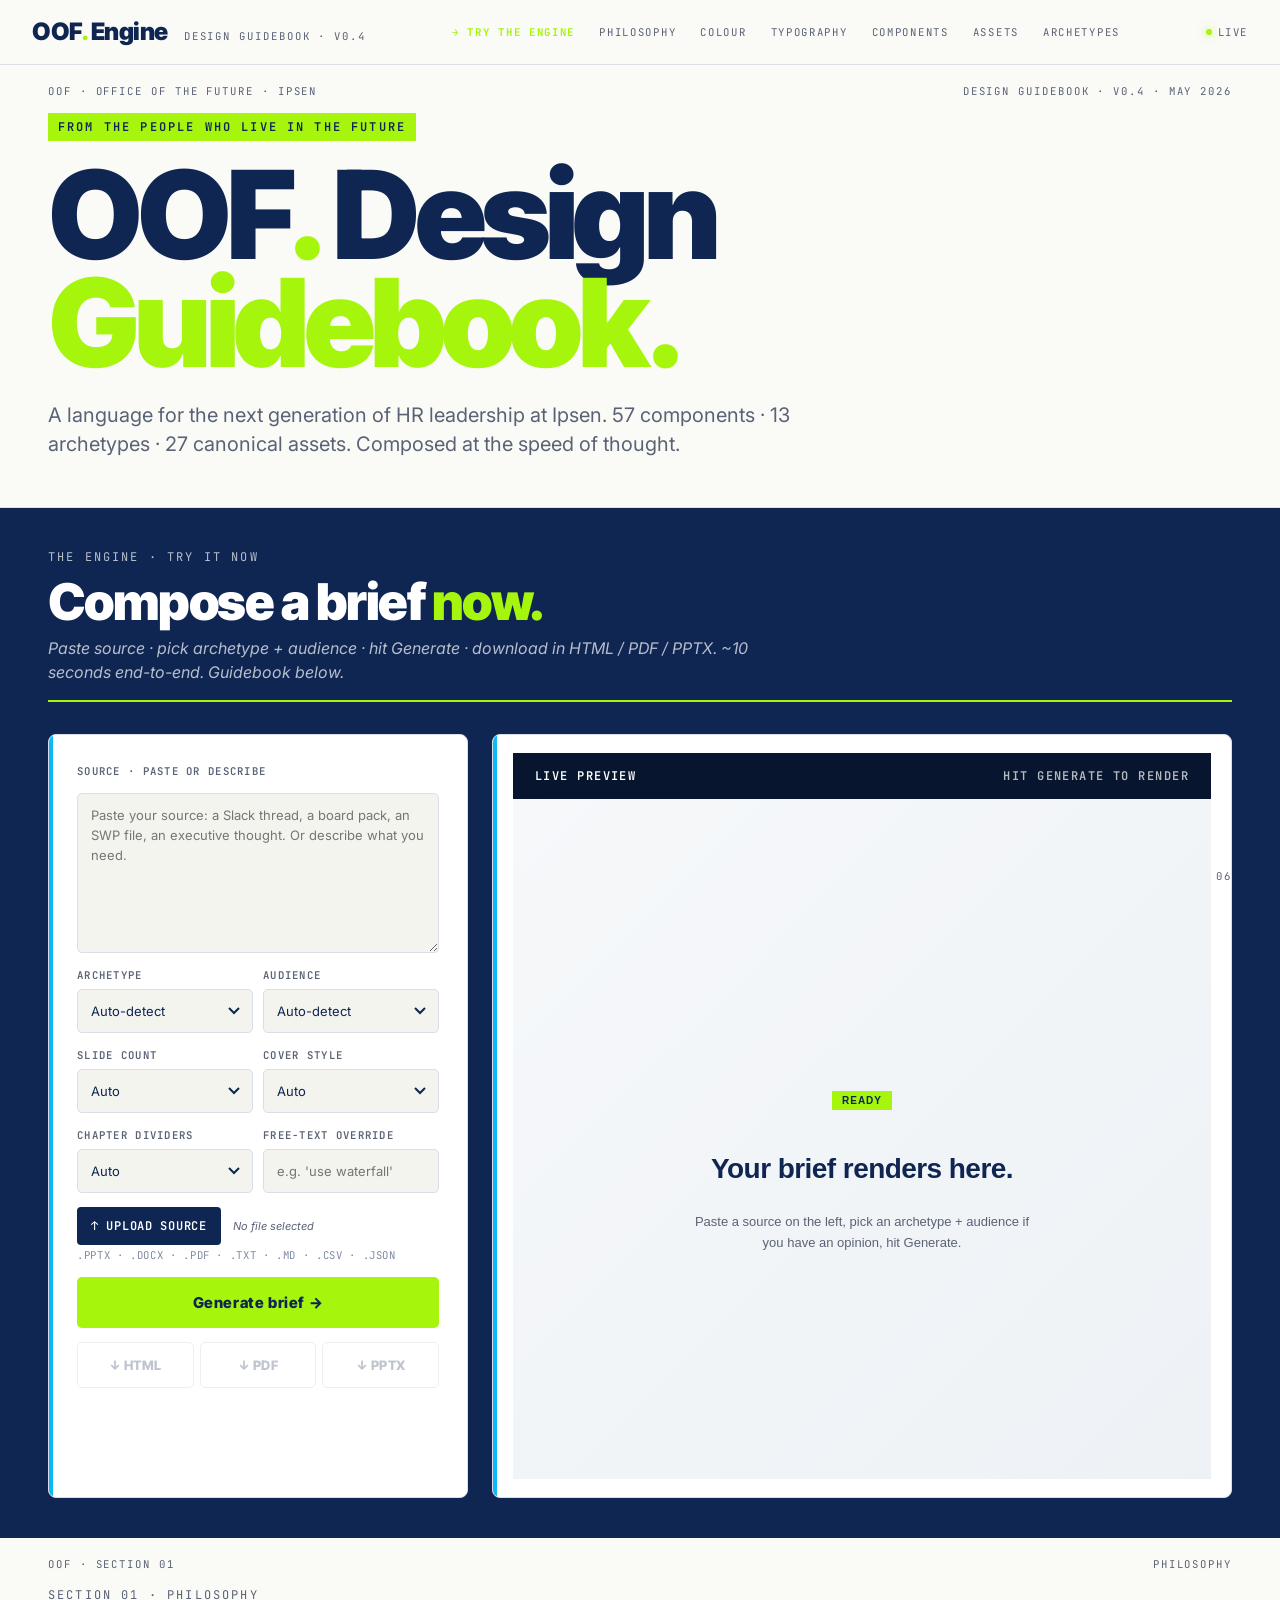
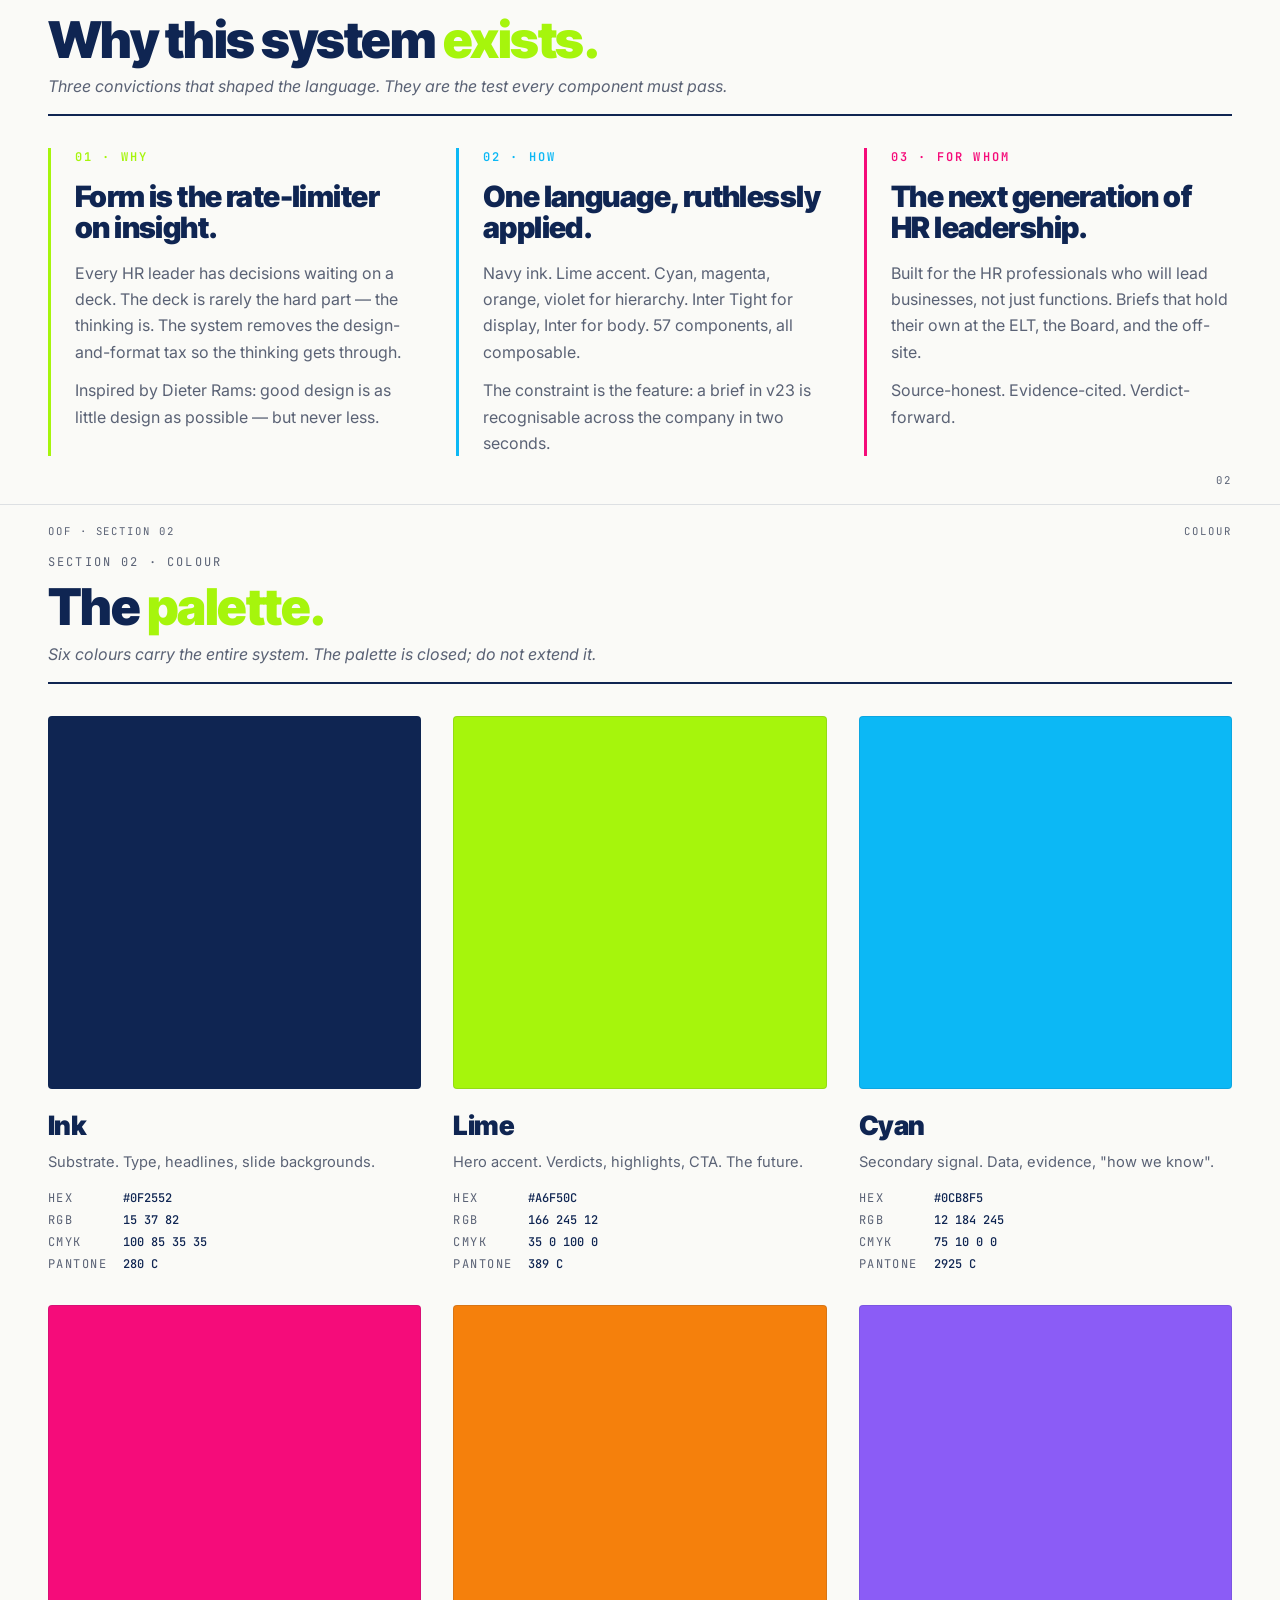
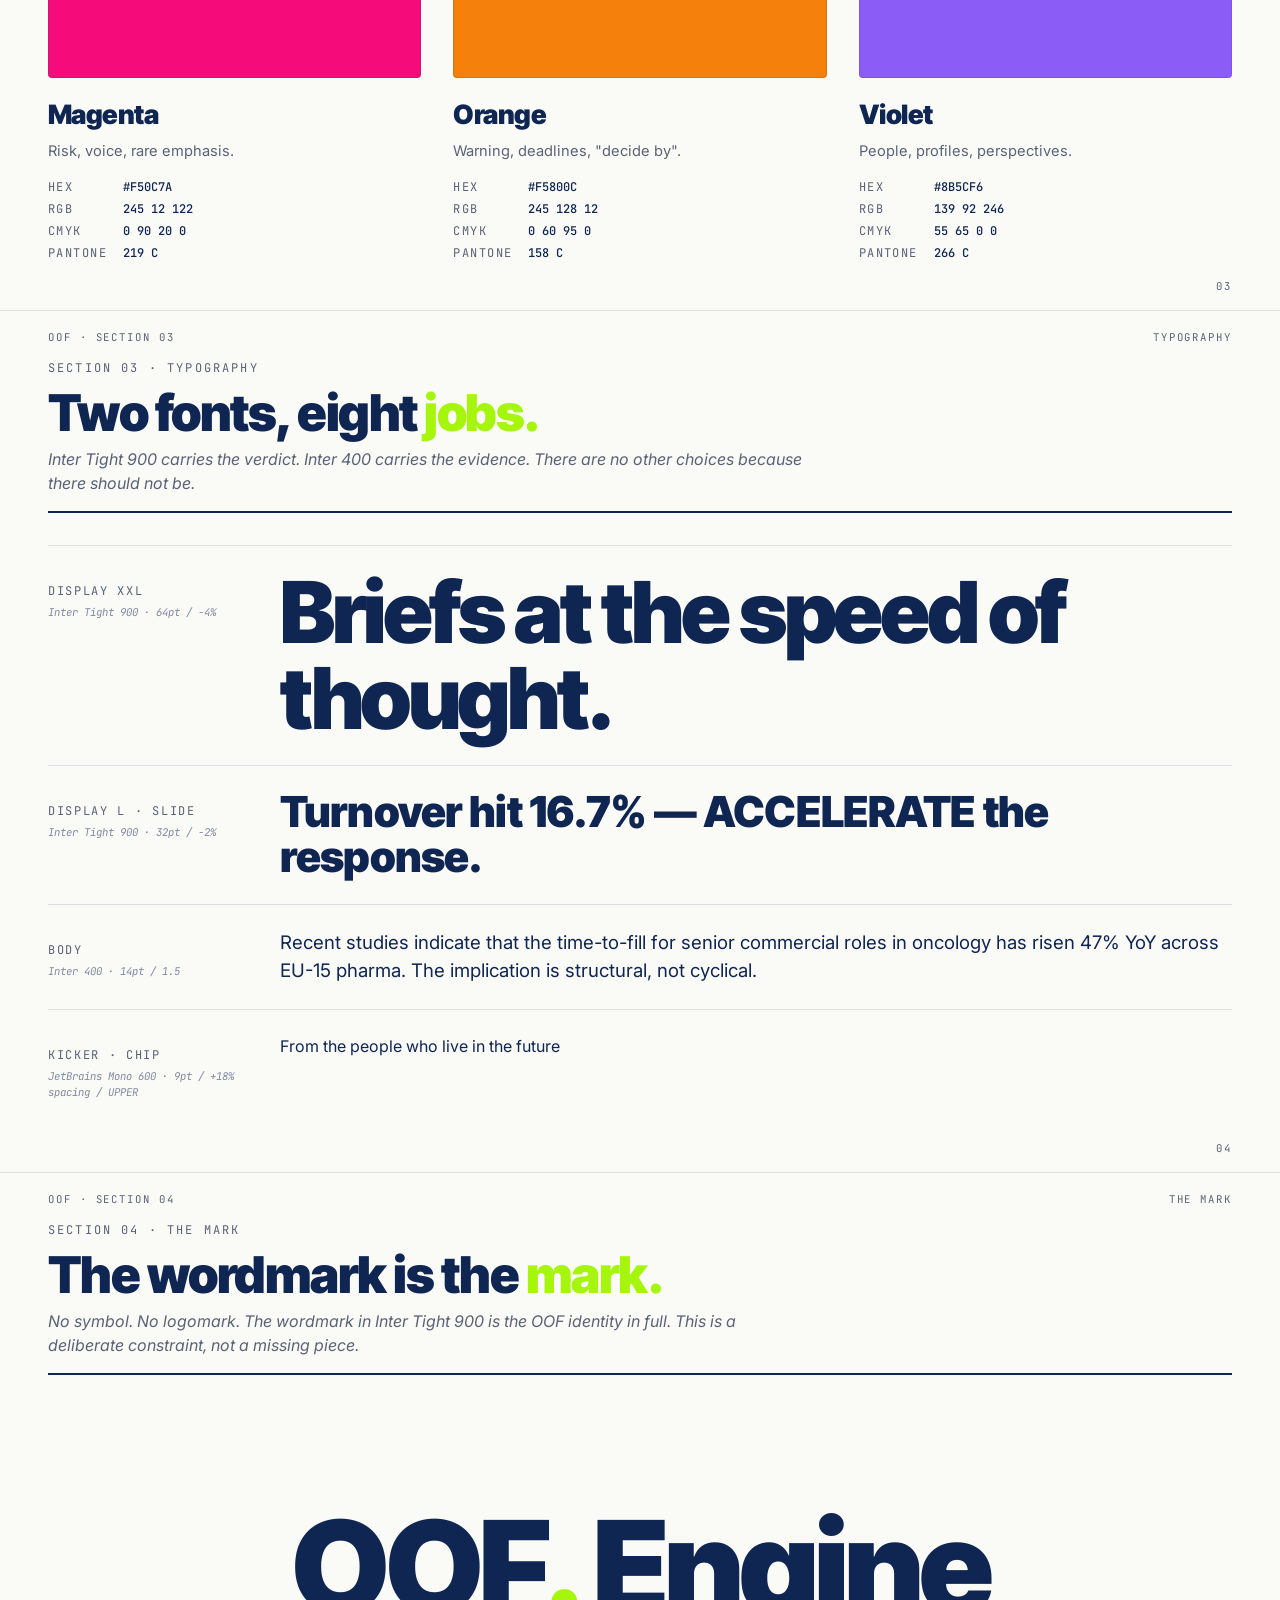
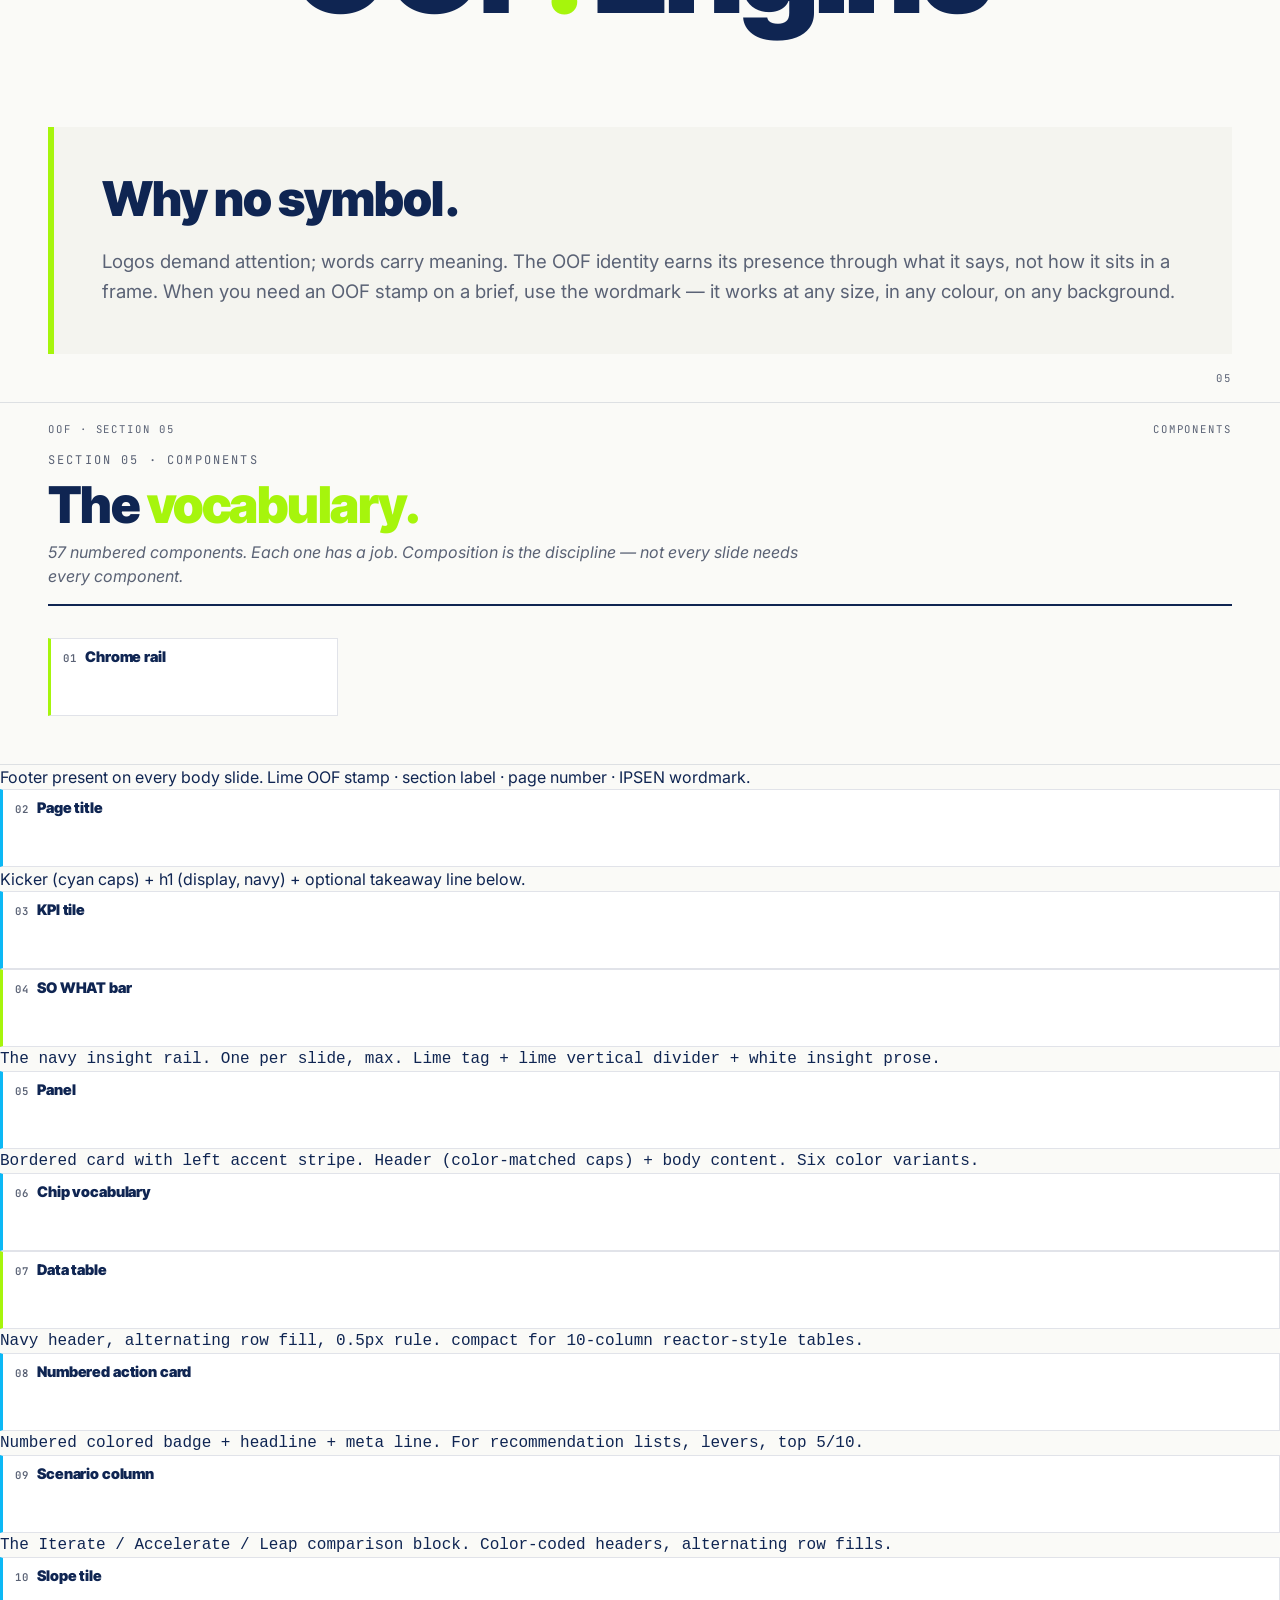
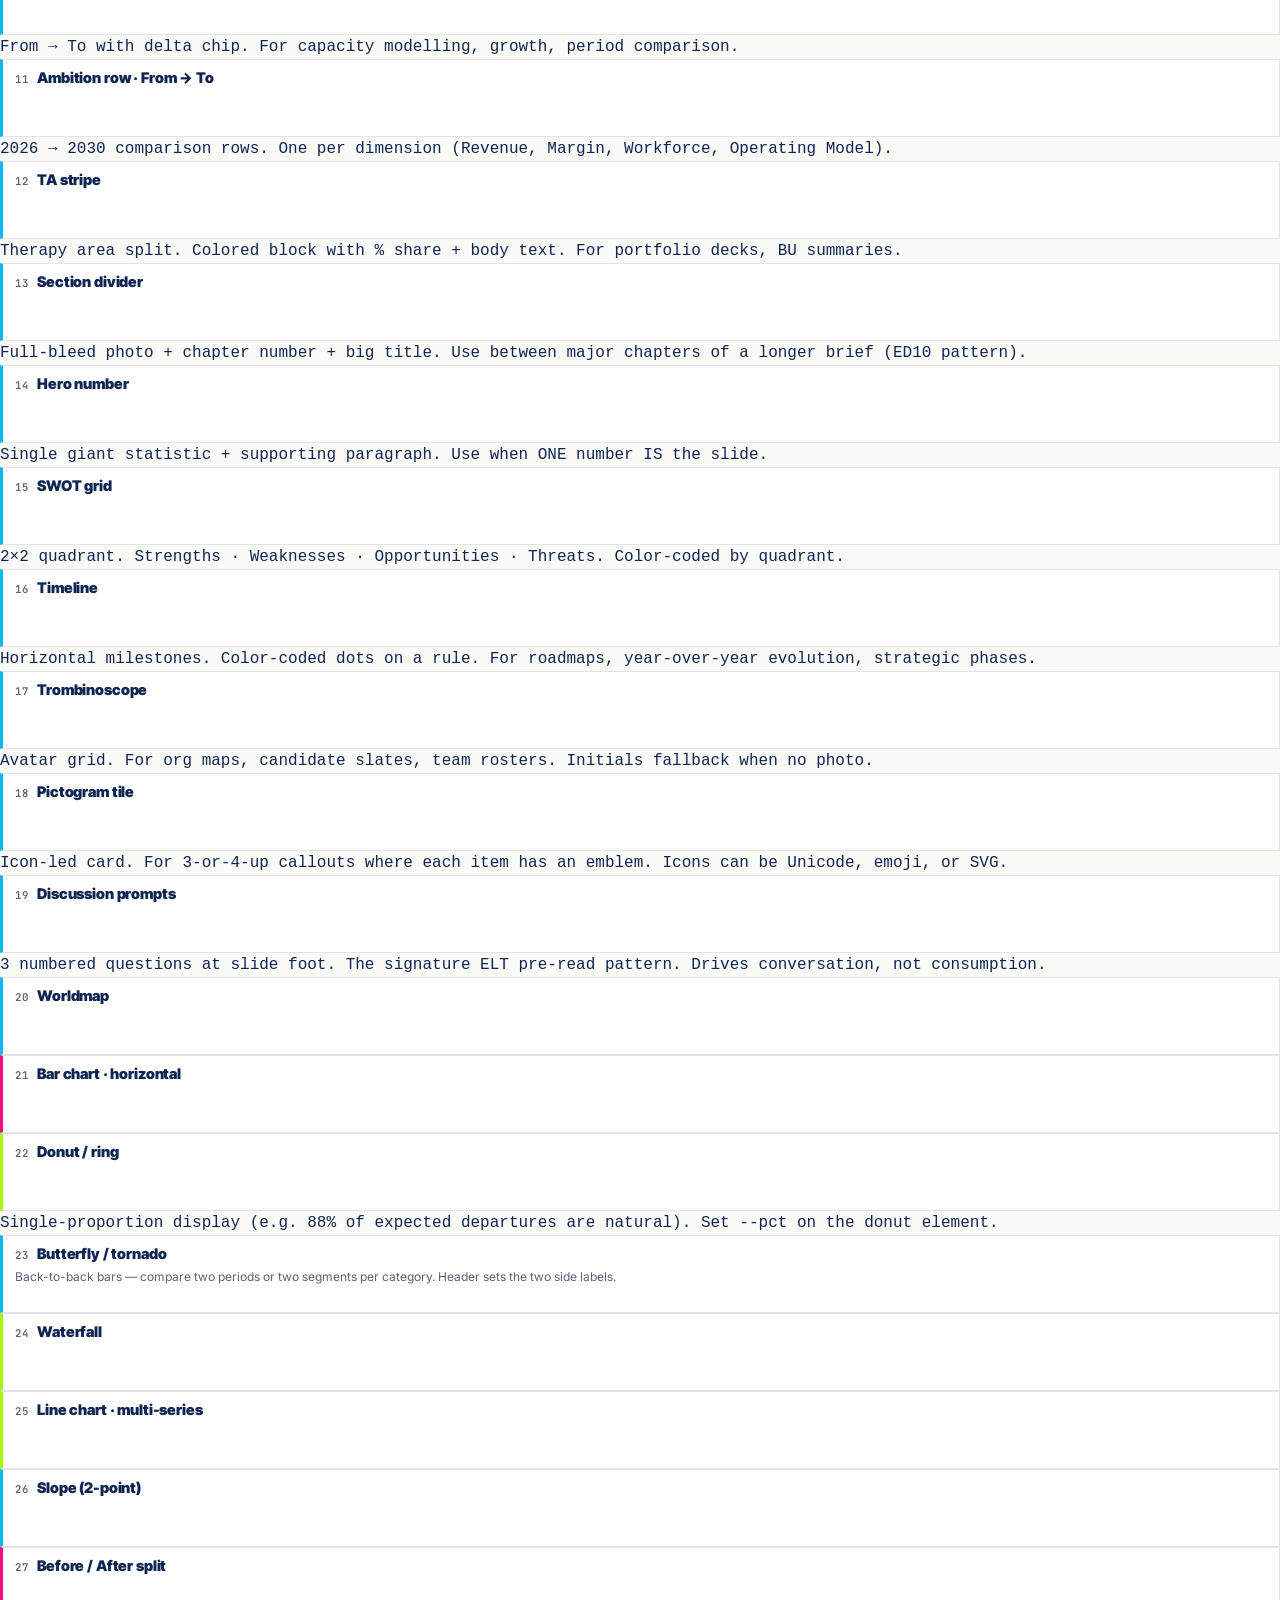
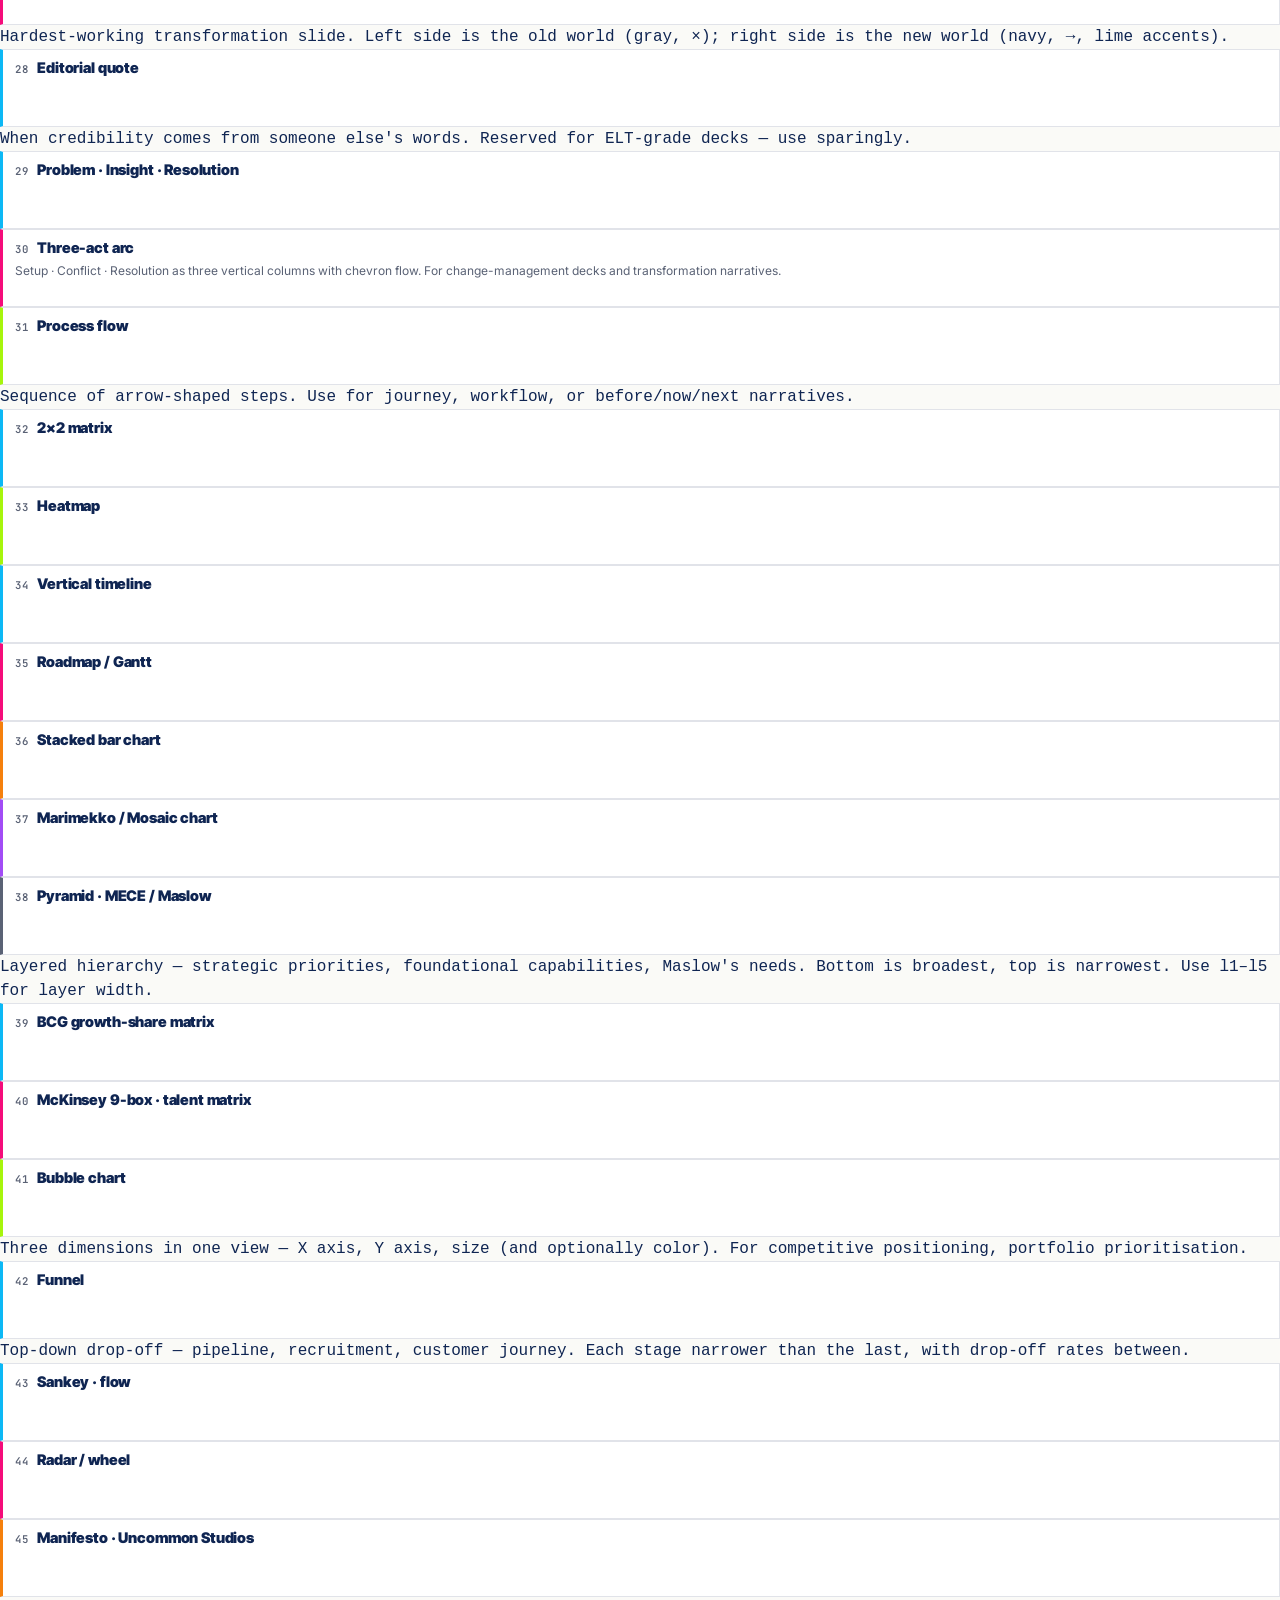
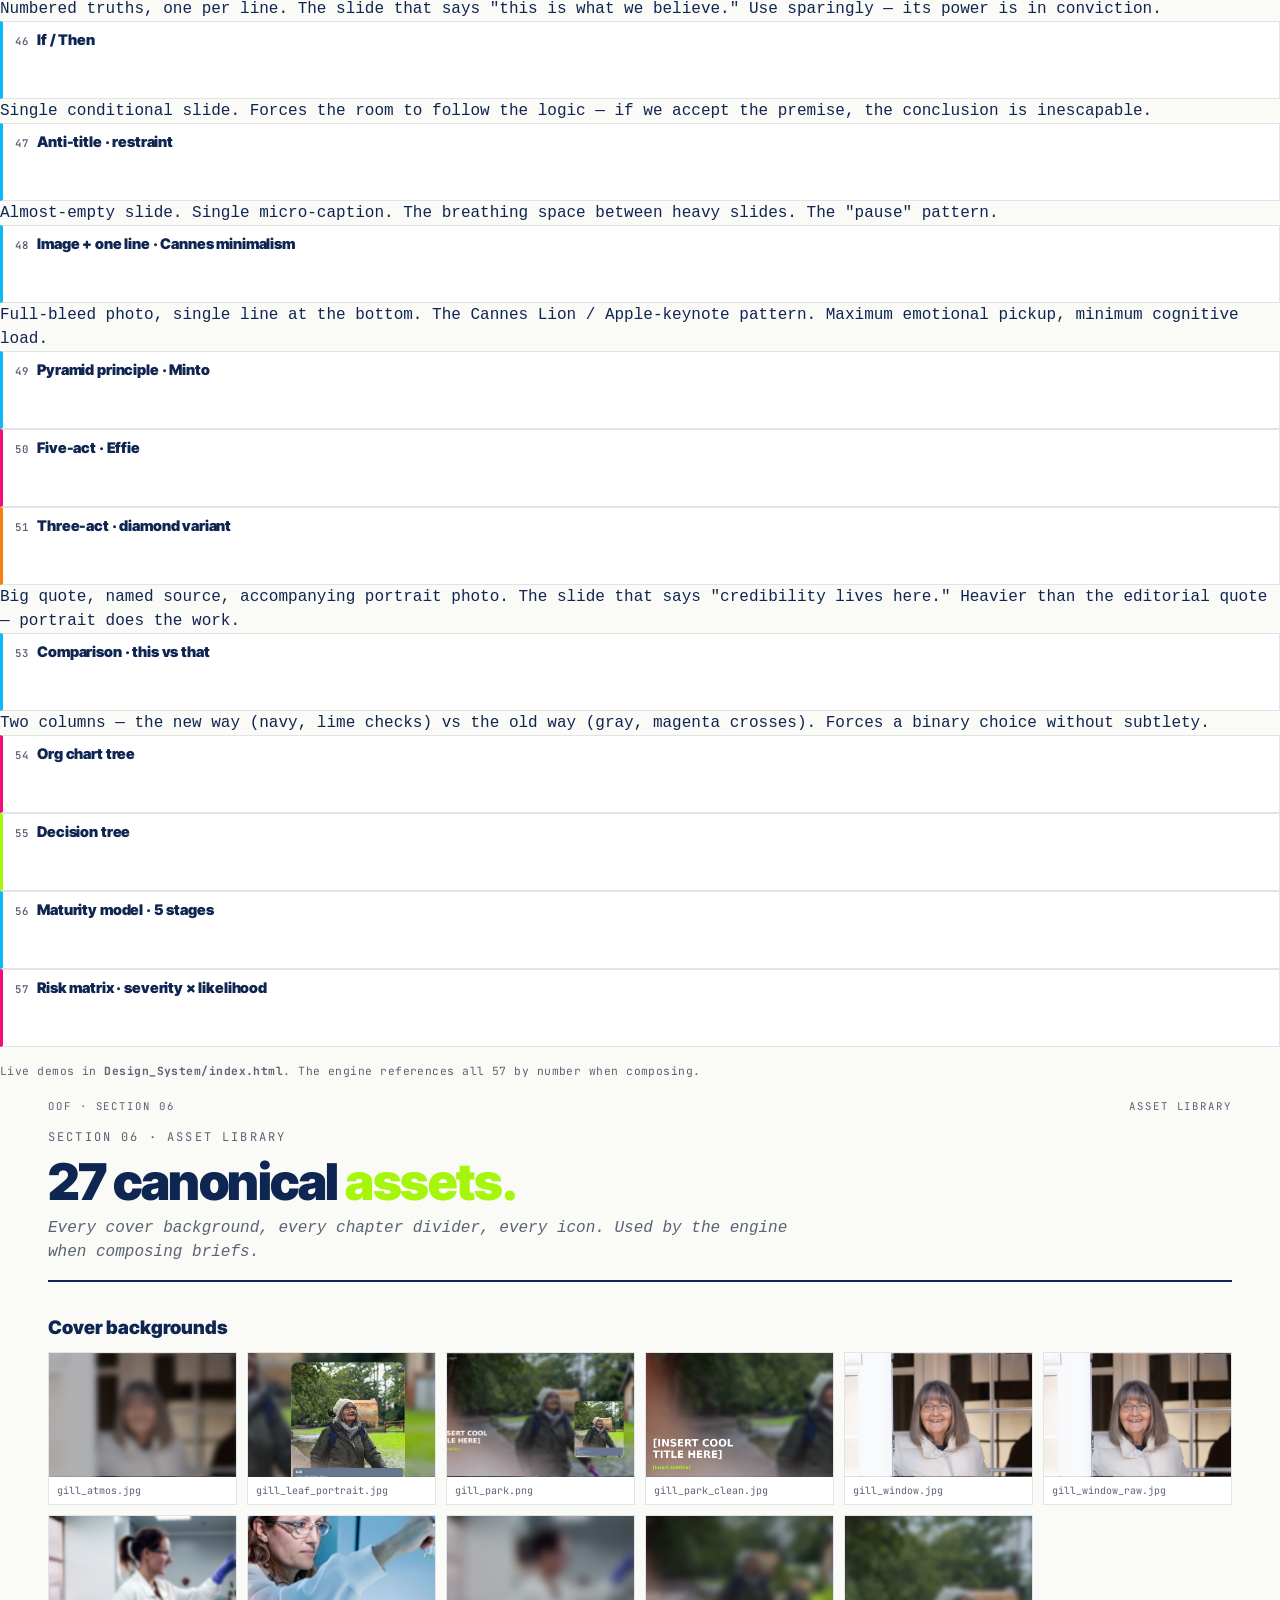
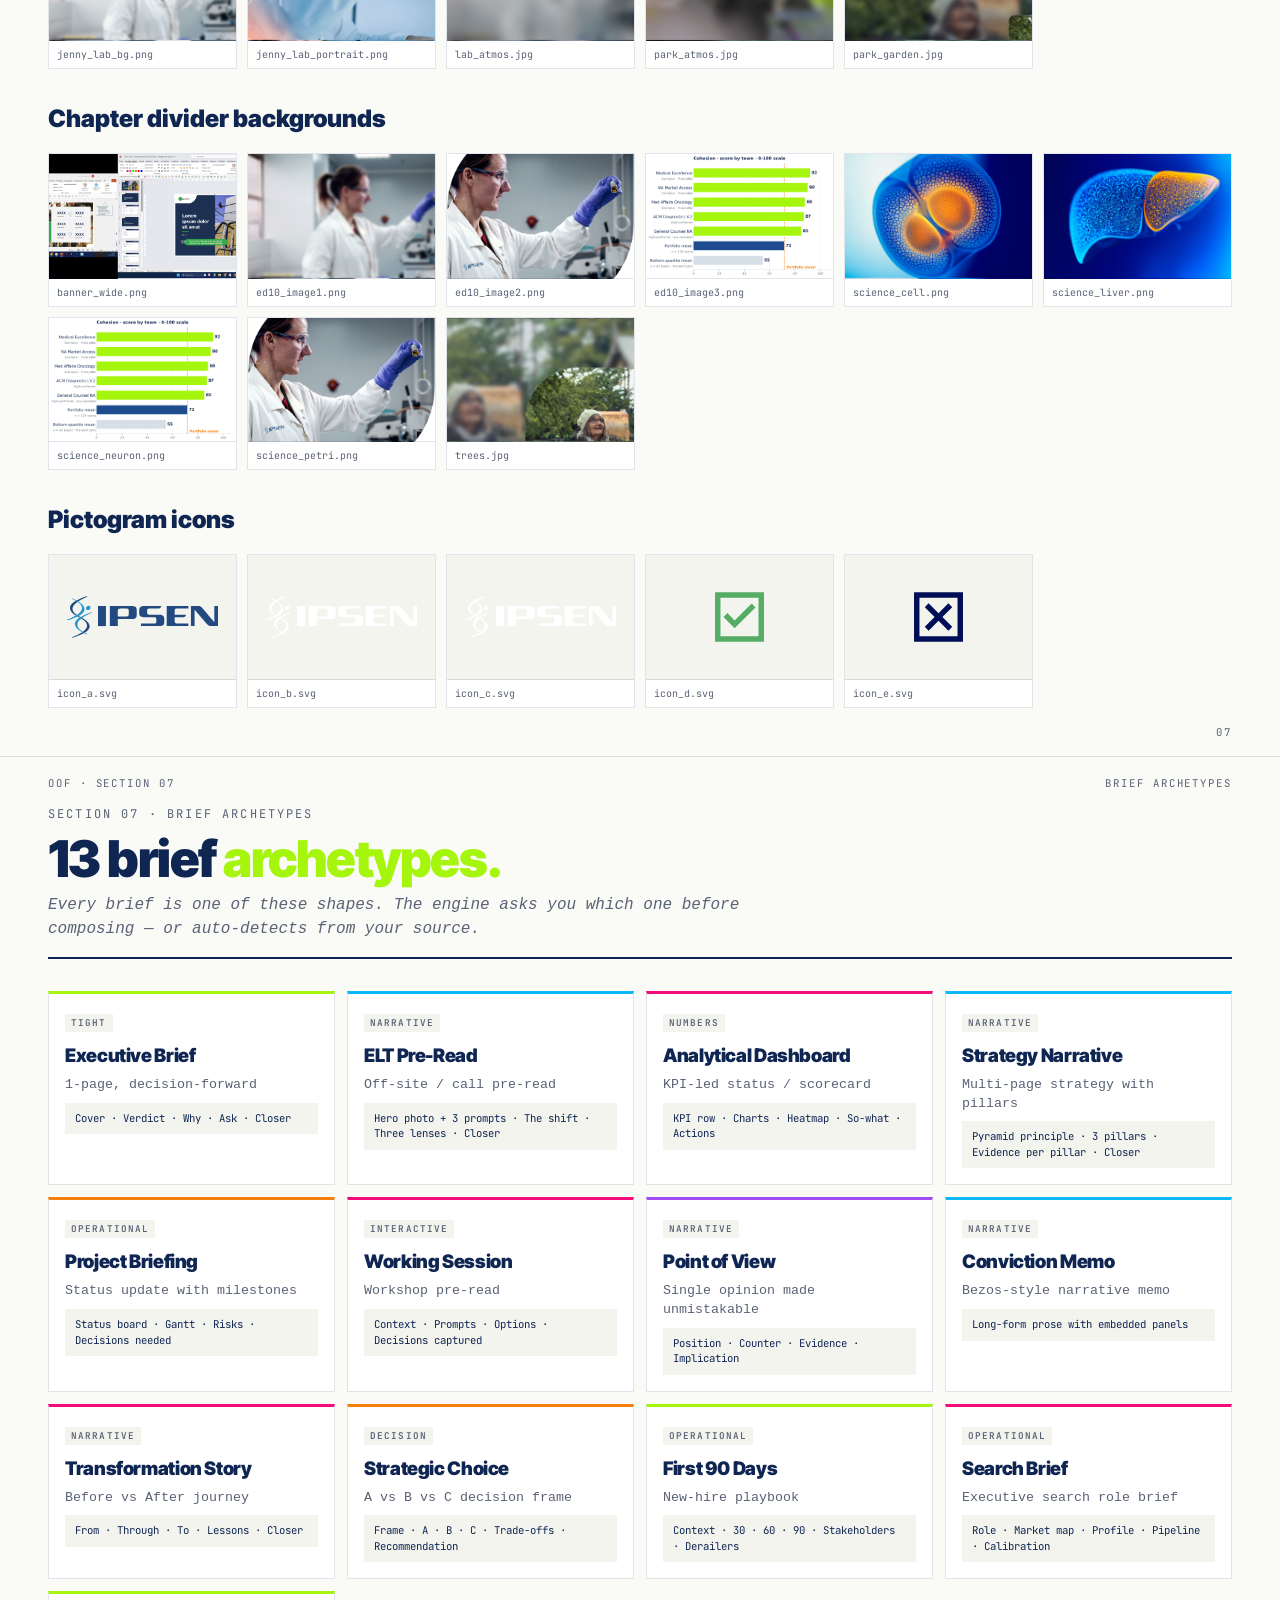
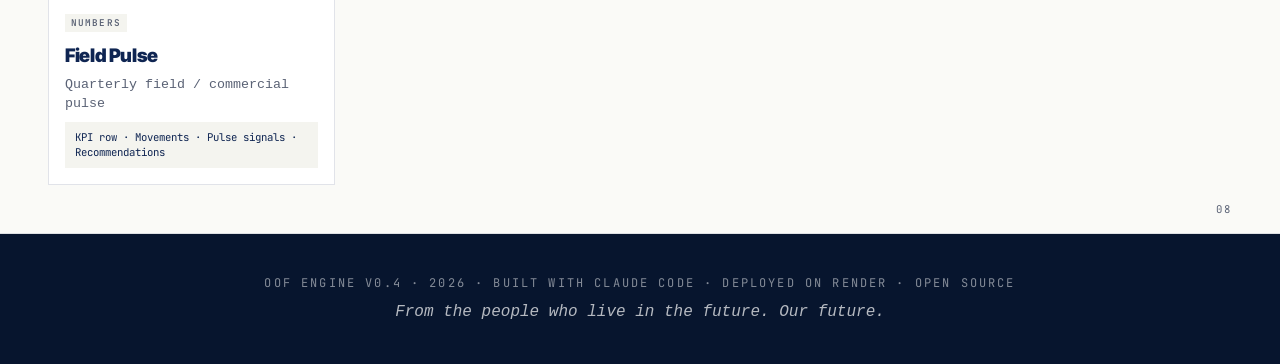
==== commit 965b268c: "v0.4.3 · components grid → compact 4-col index (drop broken live demos)" ====
--- a/index.html
+++ b/index.html
@@ -212,42 +212,48 @@
   }
   .mark-wordmark .l { color: var(--lime); }
 
-  /* ============== COMPONENT GRID ============== */
+  /* ============== COMPONENT INDEX (text-only, dense) ============== */
   .comp-grid {
-    display: grid; grid-template-columns: repeat(3, 1fr); gap: 14px;
+    display: grid; grid-template-columns: repeat(4, 1fr); gap: 8px;
   }
   .comp-card {
     background: white;
     border: 1px solid var(--rule-thin);
-    overflow: hidden;
-    display: flex; flex-direction: column;
-  }
+    border-left: 3px solid var(--lime);
+    padding: 10px 12px;
+    display: flex; flex-direction: column; gap: 4px;
+    min-height: 78px;
+  }
+  .comp-card:nth-child(7n+2) { border-left-color: var(--cyan); }
+  .comp-card:nth-child(7n+3) { border-left-color: var(--magenta); }
+  .comp-card:nth-child(7n+4) { border-left-color: var(--orange); }
+  .comp-card:nth-child(7n+5) { border-left-color: var(--violet); }
+  .comp-card:nth-child(7n+6) { border-left-color: var(--gray-d); }
+  .comp-card:nth-child(7n+7) { border-left-color: var(--ink); }
   .comp-card header {
-    display: flex; align-items: baseline; gap: 10px;
-    padding: 10px 14px; border-bottom: 1px solid var(--rule-thin);
-    background: var(--paper-2); flex-shrink: 0;
+    display: flex; align-items: baseline; gap: 8px;
+    background: transparent; padding: 0; border: 0;
   }
   .comp-card .comp-num {
-    font-family: var(--mono); font-weight: 600; font-size: 9pt;
-    color: var(--lime); letter-spacing: 0.1em;
+    font-family: var(--mono); font-weight: 600; font-size: 8pt;
+    color: var(--gray-d); letter-spacing: 0.1em;
   }
   .comp-card .comp-name {
     font-family: 'Inter Tight', sans-serif; font-weight: 900;
     font-size: 11pt; letter-spacing: -0.01em; color: var(--ink);
-  }
-  /* Demo container: fixed 16:9 with scaled inner content */
-  .comp-demo-wrap {
-    position: relative; width: 100%; aspect-ratio: 16 / 9;
-    background: white; overflow: hidden;
-  }
-  .comp-card .comp-demo {
-    position: absolute; inset: 0;
-    padding: 10px; overflow: hidden;
-    background: white;
-    zoom: 0.42;
-  }
-  /* Drop the inline description — too noisy in dense grid */
-  .comp-card .comp-desc { display: none; }
+    line-height: 1.15;
+  }
+  .comp-card .comp-desc {
+    font-family: 'Inter', sans-serif; font-size: 9pt;
+    color: var(--gray-d); line-height: 1.4;
+    margin-top: 2px;
+  }
+  .comp-card .comp-desc p { margin: 0; }
+  .comp-card .comp-demo-wrap, .comp-card .comp-demo { display: none; }
+  .comp-grid-footnote {
+    margin-top: 16px; font-family: var(--mono); font-size: 8.5pt;
+    color: var(--gray-d); letter-spacing: 0.04em;
+  }
 
   /* ============== ASSET GRID ============== */
   .asset-grid {
@@ -2280,6 +2286,7 @@
   <div class="comp-desc"><p>5×5 grid with named risks placed by likelihood (x) × severity (y). Cell color encodes risk tier — green (low) through red (critical).</p></div>
 </article>
   </div>
+  <p class="comp-grid-footnote">Live demos in <strong>Design_System/index.html</strong>. The engine references all 57 by number when composing.</p>
   <div class="page-num">06</div>
 </section>
 
